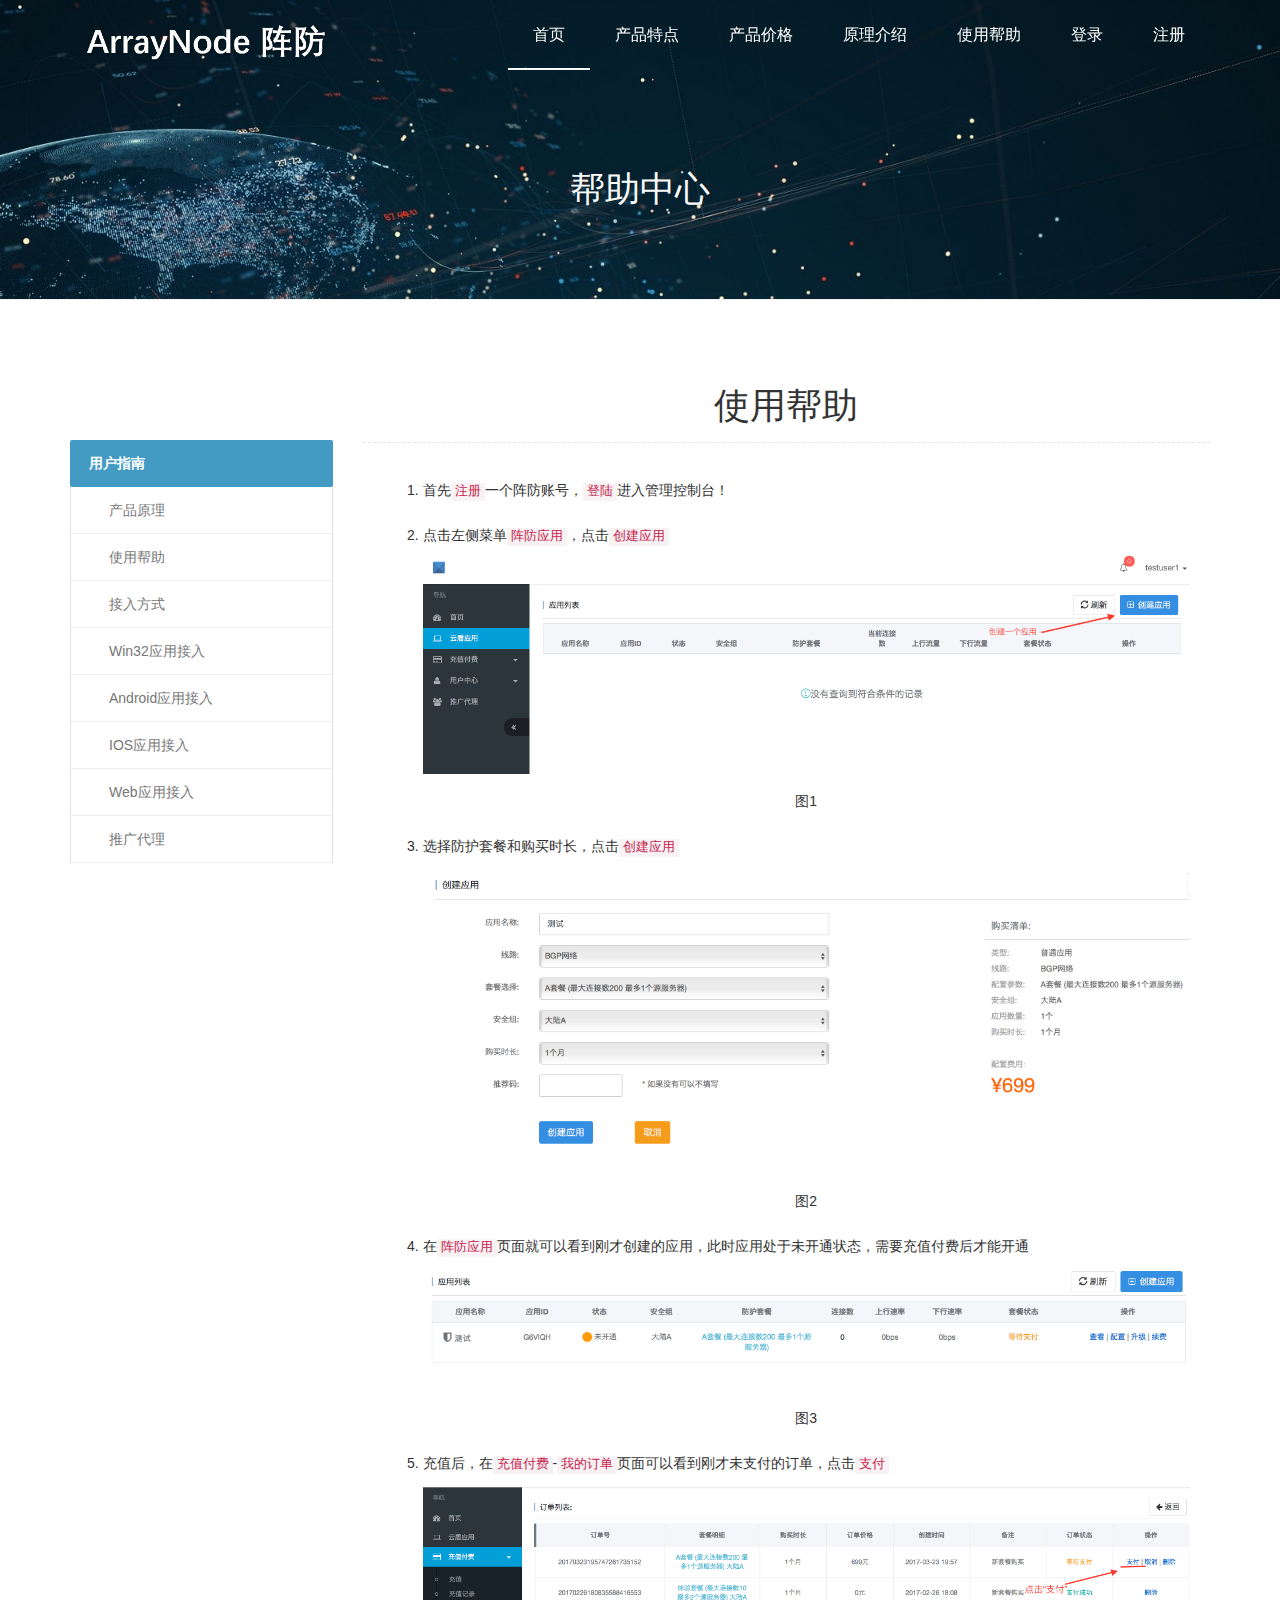
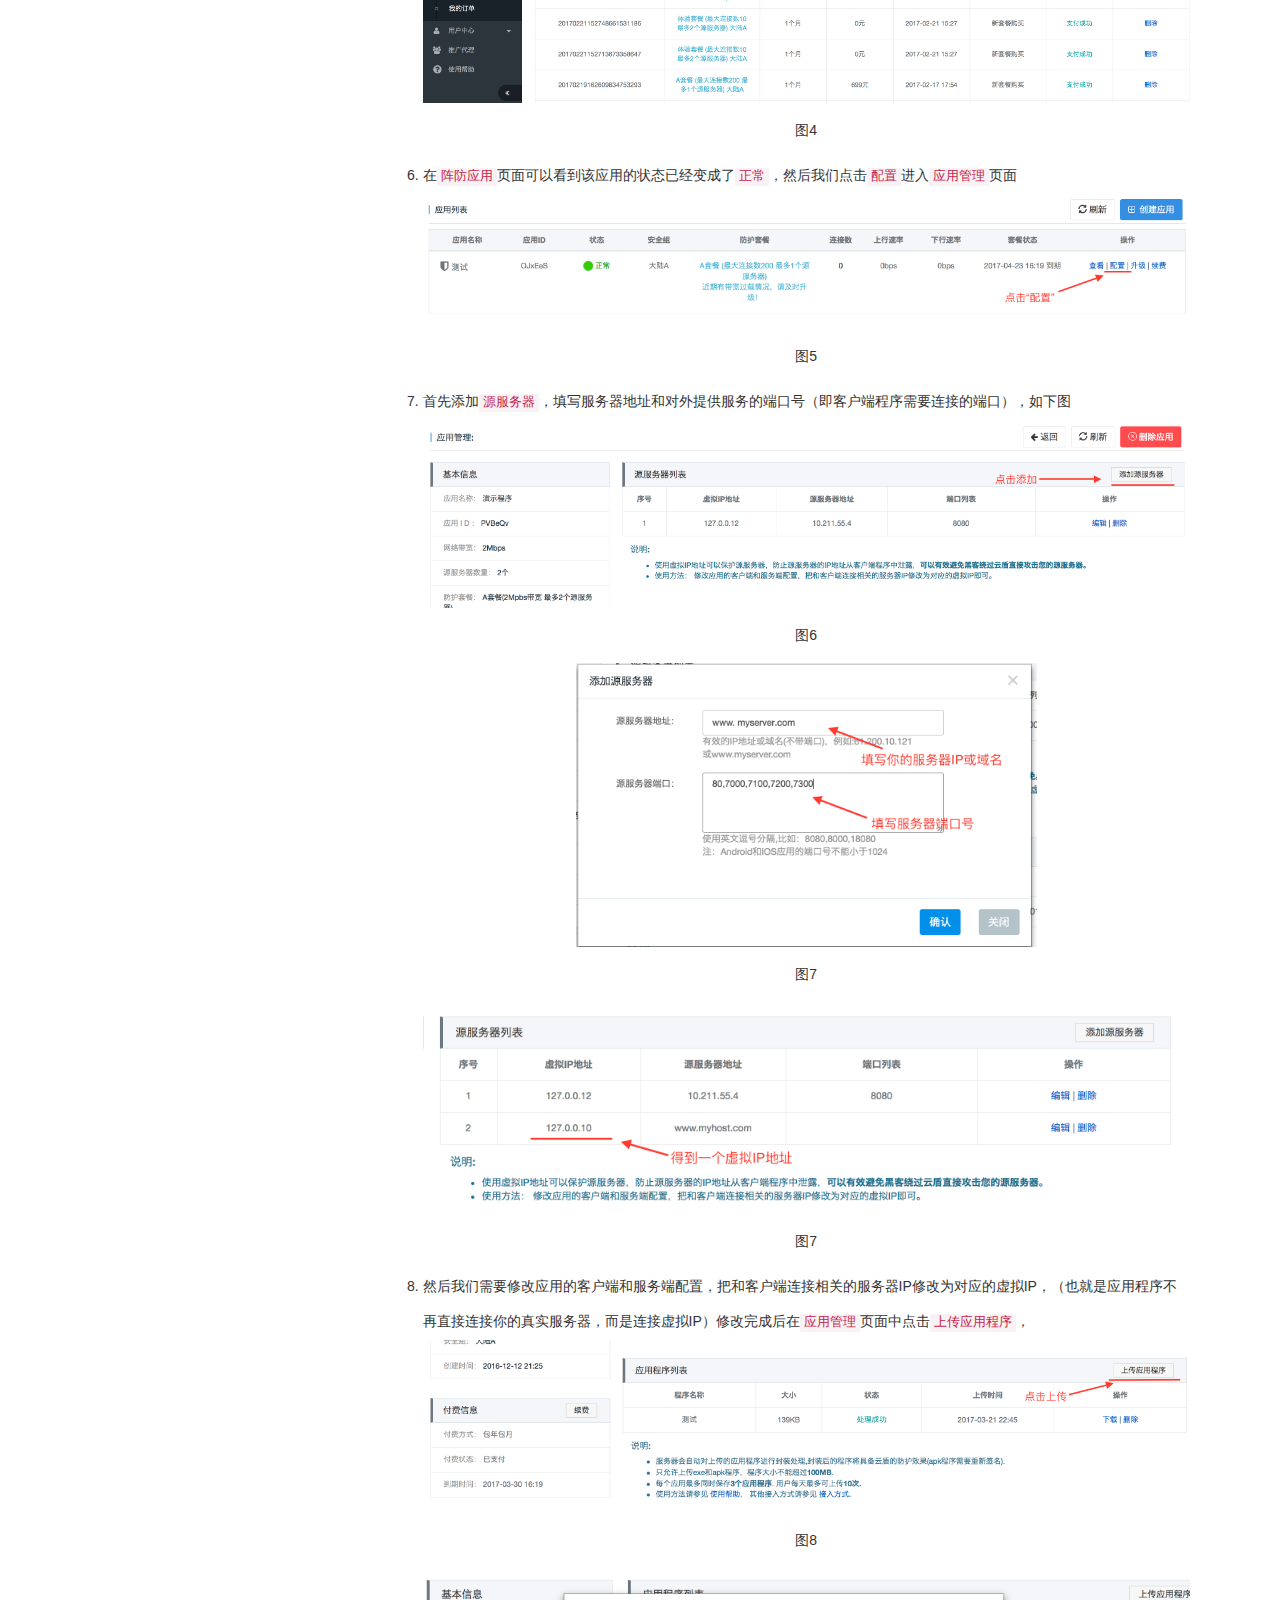
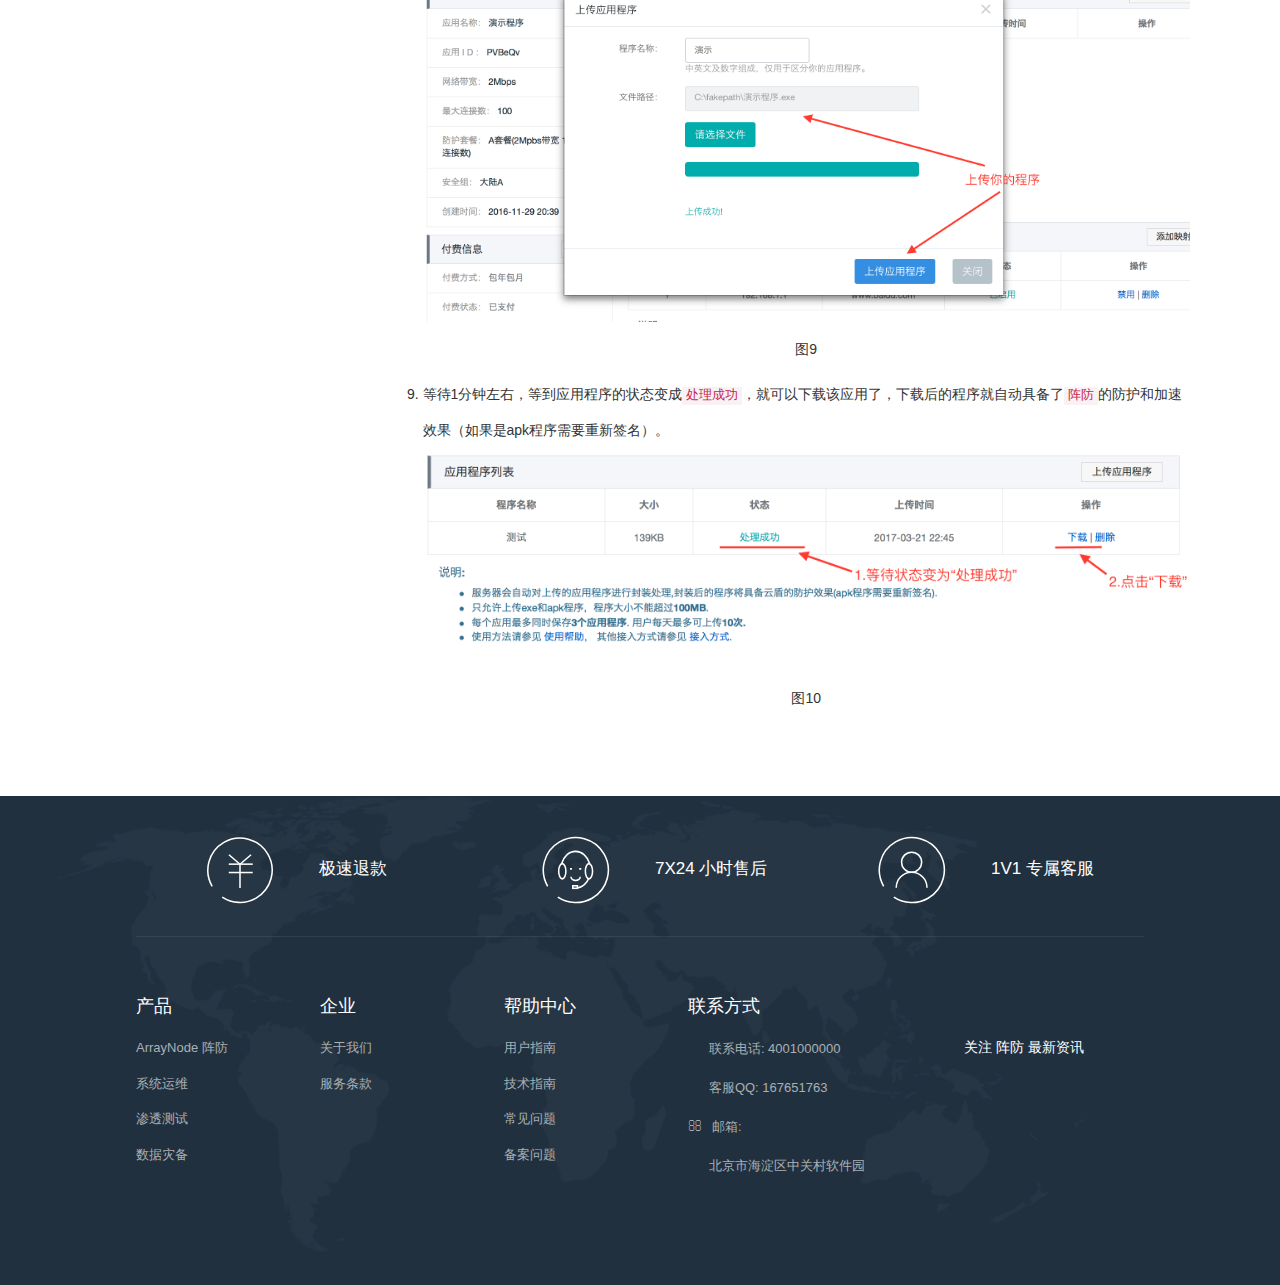
==== help_how.html @ ee821564 "Add files via upload" ====
<!doctype html>
<html lang="zh-Hans">
<head>
<meta charset="UTF-8">
<meta http-equiv="X-UA-Compatible" content="IE=edge,chrome=1">
<meta name="renderer" content="webkit">
<meta name="author" content="" />
<meta name="description" content="阵防 应用级DDoS防御 高防服务器 高防服务器租用 高防云服务器 防御服务器 服务器防御 游戏高防 棋牌高防 高防游戏服务器 游戏服务器 棋牌服务器 云防护 游戏DDoS防御 应用级DDoS防御 防攻击服务器" />
<meta name="keywords" content="高防服务器,高防服务器租用,高防云服务器,防御服务器,服务器防御,游戏高防,棋牌高防,高防游戏服务器,游戏服务器,棋牌服务器,云防护,游戏DDoS防御,应用级DDoS防御,防攻击服务器" />
<title>阵防 - 全新一代抗DDoS产品_无视DDoS攻击_隐藏IP_BGP加速_告别传统高防</title>
<!--[if IE ]>
        <link rel="stylesheet" type="text/css" href="/static/index/ie.css" />
        <script src="/static/index/jquery.min.js"></script>
        <script src="/static/index/ie.js"></script>
        <script>
        $(document).ready(function() {
            $("body").iealert();
        });
        </script>
    <![endif]-->
<link rel="stylesheet" href="static/index/app.min.css">
<link rel="stylesheet" href="static/index/amazeui.css">
<style>
    .product .col-xs-offset-1{
        margin-left: 8.3333333333%!important;
    }
    </style>
<script src="static/plugins/jquery/jquery-1.9.1.min.js"></script>
<script language="javascript" src="static/index/swiper-3.4.0.jquery.min.js"></script>
</head>
<body class="">
<header id="header" class="header header-fixed">
<div class="container">
<nav class="navbar" role="navigation">

<div class="navbar-header">
<button type="button" class="navbar-toggle" data-toggle="collapse" data-target="#navbar-collapse">
<span class="sr-only">Toggle navigation</span>
<span class="icon-bar"></span>
<span class="icon-bar"></span>
<span class="icon-bar"></span>
</button>
<a class="navbar-brand" href="index.html">
<img src="static/index/logo1.png" class="logo-light">
</a>
</div>

<div class="collapse navbar-collapse" id="navbar-collapse">
<ul class="nav navbar-nav navbar-right">
<li>
<a href="login">登录</a>
</li>
<li>
<a href="register">注册</a>
</li>
</ul>
<ul class="nav navbar-nav navbar-right" id="nav">
<li class=active><a href="index.html">首页</a></li>
<li><a href="index.html#products" data-click="scroll-to-target">产品特点</a></li>
<li><a href="index.html#pricing" data-click="scroll-to-target">产品价格</a></li>
<li> <a href="help_yuanli.html">原理介绍</a></li>
<li> <a href="help_how.html">使用帮助</a></li>
<div class="navbar-underline"></div>
</ul>
</div>
</nav>
</div>
</header>
<div id="containersss">
<style>
    .waves{
        position: absolute;
        display: inline-block;
        top:100px;
    }
    body{
        overflow-x: hidden;
    }
    .menu_list{width:268px;margin:0 auto;}

</style>
<div class="top-animate-price">

<section class="banner support docs " style="background: url('static/index/helpbg.jpg')fixed no-repeat 50% 53%;background-size: cover;height:300px">
<div class="search-item">
<div class="container">
<h1 class="text-center  title  " style="z-index:1040">帮助中心</h1>
<a class="btn btn-primary " id="my" data-toggle="modal" data-target=".my" style="display:none">Small modal</a>
</div>
</div>
</section>
</div>
<section class="section support docs">
<div class="container">
<div class="row">
<div class="col-xs-3 support-sidebar">
<ul>
<li>
<h3>用户指南</h3>
<ul>
<li>
<p><a href="help_yuanli.html">产品原理</a></p>
</li>
<li>
<p><a href="help_how.html">使用帮助</a></p>
</li>
<li>
<p><a href="help_jr.html">接入方式</a></p>
</li>
<li>
<p><a href="help_win32">Win32应用接入</a></p>
</li>
<li>
<p><a href="help_android">Android应用接入</a></p>
</li>
<li>
<p><a href="help_ios">IOS应用接入</a></p>
</li>
<li>
<p><a href="help_web">Web应用接入</a></p>
</li>
<li><a href="help_tg.html">推广代理</a></li>
</ul>
</li>
</ul>
</div>
<div class="col-xs-9">
<h1 class="support-title text-center">使用帮助</h1>
<div class="support-desc">
<ol>
<li>
<p>首先<a href="register"><code>注册</code></a>一个阵防账号，<a href="login"><code>登陆</code></a>进入管理控制台！
</p>
</li>
<li>
<p>点击左侧菜单<code>阵防应用</code>，点击<code>创建应用</code>
<img src="static/index/userguide1.png" alt="" /><div class="text-center">图1</div></p>
</li>
<li>
<p>选择防护套餐和购买时长，点击<code>创建应用</code>
<img src="static/index/userguide2.png" alt="" /><div class="text-center">图2</div></p>
</li>
<li>
<p>在<code>阵防应用</code>页面就可以看到刚才创建的应用，此时应用处于未开通状态，需要充值付费后才能开通
 <img src="static/index/userguide3.png" alt="" /><div class="text-center">图3</div></p>
</li>
<li>
<p>充值后，在<code>充值付费</code>-<code>我的订单</code>页面可以看到刚才未支付的订单，点击<code>支付</code>
<img src="static/index/userguide4.png" alt="" /><div class="text-center">图4</div></p>
</li>
<li>
<p>在<code>阵防应用</code>页面可以看到该应用的状态已经变成了<code>正常</code>，然后我们点击<code>配置</code>进入<code>应用管理</code>页面
<img src="static/index/userguide10.png" alt="" /><div class="text-center">图5</div></p>
</li>
<li>
<p>首先添加<code>源服务器</code>，填写服务器地址和对外提供服务的端口号（即客户端程序需要连接的端口），如下图
<img src="static/index/userguide5.png" alt="" /><div class="text-center">图6</div></p>
<p class="text-center"><img src="static/index/userguide7.png" style="width: 60%;" alt="" /><div class="text-center">图7</div></p>
<p><img src="static/index/userguide11.png" alt="" /><div class="text-center">图7</div></p>
</li>
<li>
<p>然后我们需要修改应用的客户端和服务端配置，把和客户端连接相关的服务器IP修改为对应的虚拟IP，（也就是应用程序不再直接连接你的真实服务器，而是连接虚拟IP）修改完成后在<code>应用管理</code>页面中点击<code>上传应用程序</code>，
<img src="static/index/userguide6.png" alt="" /><div class="text-center">图8</div></p>
<p><img src="static/index/userguide8.png" alt="" /><div class="text-center">图9</div></p>
</li>
<li>
<p>等待1分钟左右，等到应用程序的状态变成<code>处理成功</code>，就可以下载该应用了，下载后的程序就自动具备了<code>阵防</code>的防护和加速效果（如果是apk程序需要重新签名）。
<img src="static/index/userguide9.png" alt="" /><div class="text-center">图10</div></p>
</li>
</ol>
</div>
</div>
</div>
</div>
</section>
</div>
<div class="error-item">
</div>
<footer class="footer">
<div class="container footer-content" style="position:relative">
<div class="bg"></div>
<div class=" service row">
<div class="col-xs-4 service-inner wow rubberBand" data-wow-delay="0.2s">
<div class="col-xs-5 col-xs-offset-1"> <i class="icon-refund"></i></div>
<div class="col-xs-6"><h3 class="desc">极速退款</h3></div>
</div>
<div class="col-xs-4 service-inner wow rubberBand" data-wow-delay="0.4s">
<div class="col-xs-5 col-xs-offset-1"><i class="icon-service"></i></div>
<div class="col-xs-6"><h3 class="desc">7X24 小时售后</h3 ></div>
</div>
<div class="col-xs-4 service-inner wow rubberBand" data-wow-delay="0.6s">
<div class="col-xs-5 col-xs-offset-1"><i class="icon-custom-service"></i></div>
<div class="col-xs-6"><h3 class="desc">1V1 专属客服</h3 ></div>
</div>
</div>
<div class="row footer-item p-t-40 p-b-30">
<div class="footer-col col-xs-2">
<div class="footer-col-inner">
<input type="checkbox" id="product">
<label for="product"><h3 class="footer-title">产品</h3></label>
<ul class="list-unstyled">
<li><a href="index.html#">ArrayNode 阵防</a></li>
<li><a href="index.html#">系统运维</a></li>
<li><a href="index.html#">渗透测试</a></li>
<li><a href="index.html#">数据灾备</a></li>
</ul>
</div>
</div>
<div class="footer-col col-xs-2">
<div class="footer-col-inner">
<input type="checkbox" id="about">
<label for="about"><h3 class="footer-title">企业</h3></label>
<ul class="list-unstyled">
<li><a href="help_how.html#">关于我们</a></li>
<li><a href="help_how.html#">服务条款</a></li>
</ul>
</div>
</div>
<div class="footer-col col-xs-2">
<div class="footer-col-inner">
<input type="checkbox" id="document">
<label for="document"><h3 class="footer-title">帮助中心</h3></label>
<ul class="list-unstyled">
<li><a href="help_how.html#">用户指南</a></li>
<li><a href="help_how.html#">技术指南</a></li>
<li><a href="help_how.html#">常见问题</a></li>
<li><a href="help_how.html#">备案问题</a></li>
</ul>
</div>
</div>
<div class="footer-col col-xs-3">
<div class="footer-col-inner">
<input type="checkbox" id="contact">
<label for="contact"><h3 class="footer-title">联系方式</h3></label>
<ul class="list-unstyled">
<li><i class="fa fa-1x fa-phone"></i><a href="help_how.html#">联系电话: 4001000000</a></li>
<li><i class="fa fa-1x fa-qq"></i><a href="help_how.html#" target="_blank">客服QQ: 167651763</a></li>
<li><i class="fa fa-1x fa-envelope-o"></i><a href="help_how.html#">邮箱: </a></li>
<li><i class="fa fa-1x fa-location-arrow"></i><a href="help_how.html#">北京市海淀区中关村软件园</a></li>
</ul>
</div>
</div>
<div class="footer-col col-xs-3">
<div class="footer-col-inner">
<label for="qrcode">
<h3 class="footer-title">&nbsp;</h3></label>
<ul class="list-unstyled">
<li>关注 阵防 最新资讯</li>
<li><i class="fa fa-weibo fa-lg"></i> <i class="fa fa-wechat fa-lg"></i></li>
</ul>
</div>
</div>
</div>
<div class="map hide"></div>
</div>
<div class="copyright text-center ">
<div class="container p-l-70">
<div class="copyright-item row">
<div class="col-xs-9 copyright-description text-left">

</div>
<div class="col-xs-3 info text-left">
<span>
</span>
</div>
</div>
</div>
</div>
</footer>
<script src="static/index/app.js"></script>
<script>
$(document).ready(function(){

$(".support-sidebar h3:nth-of-type(0)").siblings('ul').show();
$(".support-sidebar h3").click(function(){
    $(this).addClass("current").next("ul").slideToggle(300).parents('li').siblings('li').find("ul").slideUp("slow");
    $(this).parents('li').siblings('li').find('h3').removeClass("current");
});
$("#secondpane .menu_body:eq(0)").show();
$("#secondpane h3.menu_head").mouseover(function(){
    $(this).addClass("current").next("div.menu_body").slideDown(500).siblings("div.menu_body").slideUp("slow");
    $(this).siblings().removeClass("current");
});
});
</script>
<script type="text/javascript"  src="http://idm-su.baidu.com/su.js"></script>
</body>
</html>
---- static/index/app.min.css ----
@charset "UTF-8";/*!
 * Bootstrap v3.3.7 (http://getbootstrap.com)
 * Copyright 2011-2016 Twitter, Inc.
 * Licensed under MIT (https://github.com/twbs/bootstrap/blob/master/LICENSE)
 *//*! normalize.css v3.0.3 | MIT License | github.com/necolas/normalize.css */html{font-family:sans-serif;-ms-text-size-adjust:100%;-webkit-text-size-adjust:100%}body{margin:0}article,aside,details,figcaption,figure,footer,header,hgroup,main,menu,nav,section,summary{display:block}audio,canvas,progress,video{display:inline-block;vertical-align:baseline}audio:not([controls]){display:none;height:0}[hidden],template{display:none}a{background-color:transparent}a:active,a:hover{outline:0}abbr[title]{border-bottom:1px dotted}b,strong{font-weight:700}dfn{font-style:italic}h1{font-size:2em;margin:.67em 0}mark{background:#ff0;color:#000}small{font-size:80%}sub,sup{font-size:75%;line-height:0;position:relative;vertical-align:baseline}sup{top:-.5em}sub{bottom:-.25em}img{border:0}svg:not(:root){overflow:hidden}figure{margin:1em 40px}hr{box-sizing:content-box;height:0}pre{overflow:auto}code,kbd,pre,samp{font-family:monospace,monospace;font-size:1em}button,input,optgroup,select,textarea{color:inherit;font:inherit;margin:0}button{overflow:visible}button,select{text-transform:none}button,html input[type=button],input[type=reset],input[type=submit]{-webkit-appearance:button;cursor:pointer}button[disabled],html input[disabled]{cursor:default}button::-moz-focus-inner,input::-moz-focus-inner{border:0;padding:0}input{line-height:normal}input[type=checkbox],input[type=radio]{box-sizing:border-box;padding:0}input[type=number]::-webkit-inner-spin-button,input[type=number]::-webkit-outer-spin-button{height:auto}input[type=search]{-webkit-appearance:textfield;box-sizing:content-box}input[type=search]::-webkit-search-cancel-button,input[type=search]::-webkit-search-decoration{-webkit-appearance:none}fieldset{border:1px solid silver;margin:0 2px;padding:.35em .625em .75em}legend{border:0;padding:0}textarea{overflow:auto}optgroup{font-weight:700}table{border-collapse:collapse;border-spacing:0}td,th{padding:0}/*! Source: https://github.com/h5bp/html5-boilerplate/blob/master/src/css/main.css */@media print{*,:after,:before{background:0 0!important;color:#000!important;box-shadow:none!important;text-shadow:none!important}a,a:visited{text-decoration:underline}a[href]:after{content:" (" attr(href) ")"}abbr[title]:after{content:" (" attr(title) ")"}a[href^="#"]:after,a[href^="javascript:"]:after{content:""}blockquote,pre{border:1px solid #999;page-break-inside:avoid}thead{display:table-header-group}img,tr{page-break-inside:avoid}img{max-width:100%!important}h2,h3,p{orphans:3;widows:3}h2,h3{page-break-after:avoid}.navbar{display:none}.btn>.caret,.dropup>.btn>.caret{border-top-color:#000!important}.label{border:1px solid #000}.table{border-collapse:collapse!important}.table td,.table th{background-color:#fff!important}.table-bordered td,.table-bordered th{border:1px solid #ddd!important}}@font-face{font-family:'Glyphicons Halflings';src:url(http://www.chuyuncloud.com/static/fonts/bootstrap/glyphicons-halflings-regular.eot);src:url(http://www.chuyuncloud.com/static/fonts/bootstrap/glyphicons-halflings-regular.eot?) format("embedded-opentype"),url(http://www.chuyuncloud.com/static/fonts/bootstrap/glyphicons-halflings-regular.woff2) format("woff2"),url(http://www.chuyuncloud.com/static/fonts/bootstrap/glyphicons-halflings-regular.woff) format("woff"),url(http://www.chuyuncloud.com/static/fonts/bootstrap/glyphicons-halflings-regular.ttf) format("truetype"),url(http://www.chuyuncloud.com/static/fonts/bootstrap/glyphicons-halflings-regular.svg) format("svg")}.glyphicon{position:relative;top:1px;display:inline-block;font-family:'Glyphicons Halflings';font-style:normal;font-weight:400;line-height:1;-webkit-font-smoothing:antialiased;-moz-osx-font-smoothing:grayscale}.glyphicon-asterisk:before{content:"\002a"}.glyphicon-plus:before{content:"\002b"}.glyphicon-eur:before,.glyphicon-euro:before{content:"\20ac"}.glyphicon-minus:before{content:"\2212"}.glyphicon-cloud:before{content:"\2601"}.glyphicon-envelope:before{content:"\2709"}.glyphicon-pencil:before{content:"\270f"}.glyphicon-glass:before{content:"\e001"}.glyphicon-music:before{content:"\e002"}.glyphicon-search:before{content:"\e003"}.glyphicon-heart:before{content:"\e005"}.glyphicon-star:before{content:"\e006"}.glyphicon-star-empty:before{content:"\e007"}.glyphicon-user:before{content:"\e008"}.glyphicon-film:before{content:"\e009"}.glyphicon-th-large:before{content:"\e010"}.glyphicon-th:before{content:"\e011"}.glyphicon-th-list:before{content:"\e012"}.glyphicon-ok:before{content:"\e013"}.glyphicon-remove:before{content:"\e014"}.glyphicon-zoom-in:before{content:"\e015"}.glyphicon-zoom-out:before{content:"\e016"}.glyphicon-off:before{content:"\e017"}.glyphicon-signal:before{content:"\e018"}.glyphicon-cog:before{content:"\e019"}.glyphicon-trash:before{content:"\e020"}.glyphicon-home:before{content:"\e021"}.glyphicon-file:before{content:"\e022"}.glyphicon-time:before{content:"\e023"}.glyphicon-road:before{content:"\e024"}.glyphicon-download-alt:before{content:"\e025"}.glyphicon-download:before{content:"\e026"}.glyphicon-upload:before{content:"\e027"}.glyphicon-inbox:before{content:"\e028"}.glyphicon-play-circle:before{content:"\e029"}.glyphicon-repeat:before{content:"\e030"}.glyphicon-refresh:before{content:"\e031"}.glyphicon-list-alt:before{content:"\e032"}.glyphicon-lock:before{content:"\e033"}.glyphicon-flag:before{content:"\e034"}.glyphicon-headphones:before{content:"\e035"}.glyphicon-volume-off:before{content:"\e036"}.glyphicon-volume-down:before{content:"\e037"}.glyphicon-volume-up:before{content:"\e038"}.glyphicon-qrcode:before{content:"\e039"}.glyphicon-barcode:before{content:"\e040"}.glyphicon-tag:before{content:"\e041"}.glyphicon-tags:before{content:"\e042"}.glyphicon-book:before{content:"\e043"}.glyphicon-bookmark:before{content:"\e044"}.glyphicon-print:before{content:"\e045"}.glyphicon-camera:before{content:"\e046"}.glyphicon-font:before{content:"\e047"}.glyphicon-bold:before{content:"\e048"}.glyphicon-italic:before{content:"\e049"}.glyphicon-text-height:before{content:"\e050"}.glyphicon-text-width:before{content:"\e051"}.glyphicon-align-left:before{content:"\e052"}.glyphicon-align-center:before{content:"\e053"}.glyphicon-align-right:before{content:"\e054"}.glyphicon-align-justify:before{content:"\e055"}.glyphicon-list:before{content:"\e056"}.glyphicon-indent-left:before{content:"\e057"}.glyphicon-indent-right:before{content:"\e058"}.glyphicon-facetime-video:before{content:"\e059"}.glyphicon-picture:before{content:"\e060"}.glyphicon-map-marker:before{content:"\e062"}.glyphicon-adjust:before{content:"\e063"}.glyphicon-tint:before{content:"\e064"}.glyphicon-edit:before{content:"\e065"}.glyphicon-share:before{content:"\e066"}.glyphicon-check:before{content:"\e067"}.glyphicon-move:before{content:"\e068"}.glyphicon-step-backward:before{content:"\e069"}.glyphicon-fast-backward:before{content:"\e070"}.glyphicon-backward:before{content:"\e071"}.glyphicon-play:before{content:"\e072"}.glyphicon-pause:before{content:"\e073"}.glyphicon-stop:before{content:"\e074"}.glyphicon-forward:before{content:"\e075"}.glyphicon-fast-forward:before{content:"\e076"}.glyphicon-step-forward:before{content:"\e077"}.glyphicon-eject:before{content:"\e078"}.glyphicon-chevron-left:before{content:"\e079"}.glyphicon-chevron-right:before{content:"\e080"}.glyphicon-plus-sign:before{content:"\e081"}.glyphicon-minus-sign:before{content:"\e082"}.glyphicon-remove-sign:before{content:"\e083"}.glyphicon-ok-sign:before{content:"\e084"}.glyphicon-question-sign:before{content:"\e085"}.glyphicon-info-sign:before{content:"\e086"}.glyphicon-screenshot:before{content:"\e087"}.glyphicon-remove-circle:before{content:"\e088"}.glyphicon-ok-circle:before{content:"\e089"}.glyphicon-ban-circle:before{content:"\e090"}.glyphicon-arrow-left:before{content:"\e091"}.glyphicon-arrow-right:before{content:"\e092"}.glyphicon-arrow-up:before{content:"\e093"}.glyphicon-arrow-down:before{content:"\e094"}.glyphicon-share-alt:before{content:"\e095"}.glyphicon-resize-full:before{content:"\e096"}.glyphicon-resize-small:before{content:"\e097"}.glyphicon-exclamation-sign:before{content:"\e101"}.glyphicon-gift:before{content:"\e102"}.glyphicon-leaf:before{content:"\e103"}.glyphicon-fire:before{content:"\e104"}.glyphicon-eye-open:before{content:"\e105"}.glyphicon-eye-close:before{content:"\e106"}.glyphicon-warning-sign:before{content:"\e107"}.glyphicon-plane:before{content:"\e108"}.glyphicon-calendar:before{content:"\e109"}.glyphicon-random:before{content:"\e110"}.glyphicon-comment:before{content:"\e111"}.glyphicon-magnet:before{content:"\e112"}.glyphicon-chevron-up:before{content:"\e113"}.glyphicon-chevron-down:before{content:"\e114"}.glyphicon-retweet:before{content:"\e115"}.glyphicon-shopping-cart:before{content:"\e116"}.glyphicon-folder-close:before{content:"\e117"}.glyphicon-folder-open:before{content:"\e118"}.glyphicon-resize-vertical:before{content:"\e119"}.glyphicon-resize-horizontal:before{content:"\e120"}.glyphicon-hdd:before{content:"\e121"}.glyphicon-bullhorn:before{content:"\e122"}.glyphicon-bell:before{content:"\e123"}.glyphicon-certificate:before{content:"\e124"}.glyphicon-thumbs-up:before{content:"\e125"}.glyphicon-thumbs-down:before{content:"\e126"}.glyphicon-hand-right:before{content:"\e127"}.glyphicon-hand-left:before{content:"\e128"}.glyphicon-hand-up:before{content:"\e129"}.glyphicon-hand-down:before{content:"\e130"}.glyphicon-circle-arrow-right:before{content:"\e131"}.glyphicon-circle-arrow-left:before{content:"\e132"}.glyphicon-circle-arrow-up:before{content:"\e133"}.glyphicon-circle-arrow-down:before{content:"\e134"}.glyphicon-globe:before{content:"\e135"}.glyphicon-wrench:before{content:"\e136"}.glyphicon-tasks:before{content:"\e137"}.glyphicon-filter:before{content:"\e138"}.glyphicon-briefcase:before{content:"\e139"}.glyphicon-fullscreen:before{content:"\e140"}.glyphicon-dashboard:before{content:"\e141"}.glyphicon-paperclip:before{content:"\e142"}.glyphicon-heart-empty:before{content:"\e143"}.glyphicon-link:before{content:"\e144"}.glyphicon-phone:before{content:"\e145"}.glyphicon-pushpin:before{content:"\e146"}.glyphicon-usd:before{content:"\e148"}.glyphicon-gbp:before{content:"\e149"}.glyphicon-sort:before{content:"\e150"}.glyphicon-sort-by-alphabet:before{content:"\e151"}.glyphicon-sort-by-alphabet-alt:before{content:"\e152"}.glyphicon-sort-by-order:before{content:"\e153"}.glyphicon-sort-by-order-alt:before{content:"\e154"}.glyphicon-sort-by-attributes:before{content:"\e155"}.glyphicon-sort-by-attributes-alt:before{content:"\e156"}.glyphicon-unchecked:before{content:"\e157"}.glyphicon-expand:before{content:"\e158"}.glyphicon-collapse-down:before{content:"\e159"}.glyphicon-collapse-up:before{content:"\e160"}.glyphicon-log-in:before{content:"\e161"}.glyphicon-flash:before{content:"\e162"}.glyphicon-log-out:before{content:"\e163"}.glyphicon-new-window:before{content:"\e164"}.glyphicon-record:before{content:"\e165"}.glyphicon-save:before{content:"\e166"}.glyphicon-open:before{content:"\e167"}.glyphicon-saved:before{content:"\e168"}.glyphicon-import:before{content:"\e169"}.glyphicon-export:before{content:"\e170"}.glyphicon-send:before{content:"\e171"}.glyphicon-floppy-disk:before{content:"\e172"}.glyphicon-floppy-saved:before{content:"\e173"}.glyphicon-floppy-remove:before{content:"\e174"}.glyphicon-floppy-save:before{content:"\e175"}.glyphicon-floppy-open:before{content:"\e176"}.glyphicon-credit-card:before{content:"\e177"}.glyphicon-transfer:before{content:"\e178"}.glyphicon-cutlery:before{content:"\e179"}.glyphicon-header:before{content:"\e180"}.glyphicon-compressed:before{content:"\e181"}.glyphicon-earphone:before{content:"\e182"}.glyphicon-phone-alt:before{content:"\e183"}.glyphicon-tower:before{content:"\e184"}.glyphicon-stats:before{content:"\e185"}.glyphicon-sd-video:before{content:"\e186"}.glyphicon-hd-video:before{content:"\e187"}.glyphicon-subtitles:before{content:"\e188"}.glyphicon-sound-stereo:before{content:"\e189"}.glyphicon-sound-dolby:before{content:"\e190"}.glyphicon-sound-5-1:before{content:"\e191"}.glyphicon-sound-6-1:before{content:"\e192"}.glyphicon-sound-7-1:before{content:"\e193"}.glyphicon-copyright-mark:before{content:"\e194"}.glyphicon-registration-mark:before{content:"\e195"}.glyphicon-cloud-download:before{content:"\e197"}.glyphicon-cloud-upload:before{content:"\e198"}.glyphicon-tree-conifer:before{content:"\e199"}.glyphicon-tree-deciduous:before{content:"\e200"}.glyphicon-cd:before{content:"\e201"}.glyphicon-save-file:before{content:"\e202"}.glyphicon-open-file:before{content:"\e203"}.glyphicon-level-up:before{content:"\e204"}.glyphicon-copy:before{content:"\e205"}.glyphicon-paste:before{content:"\e206"}.glyphicon-alert:before{content:"\e209"}.glyphicon-equalizer:before{content:"\e210"}.glyphicon-king:before{content:"\e211"}.glyphicon-queen:before{content:"\e212"}.glyphicon-pawn:before{content:"\e213"}.glyphicon-bishop:before{content:"\e214"}.glyphicon-knight:before{content:"\e215"}.glyphicon-baby-formula:before{content:"\e216"}.glyphicon-tent:before{content:"\26fa"}.glyphicon-blackboard:before{content:"\e218"}.glyphicon-bed:before{content:"\e219"}.glyphicon-apple:before{content:"\f8ff"}.glyphicon-erase:before{content:"\e221"}.glyphicon-hourglass:before{content:"\231b"}.glyphicon-lamp:before{content:"\e223"}.glyphicon-duplicate:before{content:"\e224"}.glyphicon-piggy-bank:before{content:"\e225"}.glyphicon-scissors:before{content:"\e226"}.glyphicon-bitcoin:before{content:"\e227"}.glyphicon-btc:before{content:"\e227"}.glyphicon-xbt:before{content:"\e227"}.glyphicon-yen:before{content:"\00a5"}.glyphicon-jpy:before{content:"\00a5"}.glyphicon-ruble:before{content:"\20bd"}.glyphicon-rub:before{content:"\20bd"}.glyphicon-scale:before{content:"\e230"}.glyphicon-ice-lolly:before{content:"\e231"}.glyphicon-ice-lolly-tasted:before{content:"\e232"}.glyphicon-education:before{content:"\e233"}.glyphicon-option-horizontal:before{content:"\e234"}.glyphicon-option-vertical:before{content:"\e235"}.glyphicon-menu-hamburger:before{content:"\e236"}.glyphicon-modal-window:before{content:"\e237"}.glyphicon-oil:before{content:"\e238"}.glyphicon-grain:before{content:"\e239"}.glyphicon-sunglasses:before{content:"\e240"}.glyphicon-text-size:before{content:"\e241"}.glyphicon-text-color:before{content:"\e242"}.glyphicon-text-background:before{content:"\e243"}.glyphicon-object-align-top:before{content:"\e244"}.glyphicon-object-align-bottom:before{content:"\e245"}.glyphicon-object-align-horizontal:before{content:"\e246"}.glyphicon-object-align-left:before{content:"\e247"}.glyphicon-object-align-vertical:before{content:"\e248"}.glyphicon-object-align-right:before{content:"\e249"}.glyphicon-triangle-right:before{content:"\e250"}.glyphicon-triangle-left:before{content:"\e251"}.glyphicon-triangle-bottom:before{content:"\e252"}.glyphicon-triangle-top:before{content:"\e253"}.glyphicon-console:before{content:"\e254"}.glyphicon-superscript:before{content:"\e255"}.glyphicon-subscript:before{content:"\e256"}.glyphicon-menu-left:before{content:"\e257"}.glyphicon-menu-right:before{content:"\e258"}.glyphicon-menu-down:before{content:"\e259"}.glyphicon-menu-up:before{content:"\e260"}*{box-sizing:border-box}:after,:before{box-sizing:border-box}html{font-size:10px;-webkit-tap-highlight-color:transparent}body{font-family:"Hiragino Sans GB","Helvetica Neue",Helvetica,Arial,Verdana,"Microsoft Yahei",sans-serif;font-size:14px;line-height:1.428571429;color:#333;background-color:#fff}button,input,select,textarea{font-family:inherit;font-size:inherit;line-height:inherit}a{color:#337ab7;text-decoration:none}a:focus,a:hover{color:#23527c;text-decoration:none}a:focus{outline:5px auto -webkit-focus-ring-color;outline-offset:-2px}figure{margin:0}img{vertical-align:middle}.img-responsive{display:block;max-width:100%;height:auto}.img-rounded{border-radius:3px}.img-thumbnail{padding:4px;line-height:1.428571429;background-color:#fff;border:1px solid #ddd;border-radius:1px;-webkit-transition:all .2s ease-in-out;transition:all .2s ease-in-out;display:inline-block;max-width:100%;height:auto}.img-circle{border-radius:50%}hr{margin-top:20px;margin-bottom:20px;border:0;border-top:1px solid #eee}.sr-only{position:absolute;width:1px;height:1px;margin:-1px;padding:0;overflow:hidden;clip:rect(0,0,0,0);border:0}.sr-only-focusable:active,.sr-only-focusable:focus{position:static;width:auto;height:auto;margin:0;overflow:visible;clip:auto}[role=button]{cursor:pointer}.h1,.h2,.h3,.h4,.h5,.h6,h1,h2,h3,h4,h5,h6{font-family:inherit;font-weight:500;line-height:1.1;color:inherit}.h1 .small,.h1 small,.h2 .small,.h2 small,.h3 .small,.h3 small,.h4 .small,.h4 small,.h5 .small,.h5 small,.h6 .small,.h6 small,h1 .small,h1 small,h2 .small,h2 small,h3 .small,h3 small,h4 .small,h4 small,h5 .small,h5 small,h6 .small,h6 small{font-weight:400;line-height:1;color:#777}.h1,.h2,.h3,h1,h2,h3{margin-top:20px;margin-bottom:10px}.h1 .small,.h1 small,.h2 .small,.h2 small,.h3 .small,.h3 small,h1 .small,h1 small,h2 .small,h2 small,h3 .small,h3 small{font-size:65%}.h4,.h5,.h6,h4,h5,h6{margin-top:10px;margin-bottom:10px}.h4 .small,.h4 small,.h5 .small,.h5 small,.h6 .small,.h6 small,h4 .small,h4 small,h5 .small,h5 small,h6 .small,h6 small{font-size:75%}.h1,h1{font-size:36px}.h2,h2{font-size:30px}.h3,h3{font-size:24px}.h4,h4{font-size:18px}.h5,h5{font-size:14px}.h6,h6{font-size:12px}p{margin:0 0 10px}.lead{margin-bottom:20px;font-size:16px;font-weight:300;line-height:1.4}@media (min-width:768px){.lead{font-size:21px}}.small,small{font-size:85%}.mark,mark{background-color:#fcf8e3;padding:.2em}.text-left{text-align:left}.text-right{text-align:right}.text-center{text-align:center}.text-justify{text-align:justify}.text-nowrap{white-space:nowrap}.text-lowercase{text-transform:lowercase}.initialism,.text-uppercase{text-transform:uppercase}.text-capitalize{text-transform:capitalize}.text-muted{color:#777}.text-primary{color:#337ab7}a.text-primary:focus,a.text-primary:hover{color:#286090}.text-success{color:#1abc9c}a.text-success:focus,a.text-success:hover{color:#148f77}.text-info{color:#62ceff}a.text-info:focus,a.text-info:hover{color:#2fbeff}.text-warning{color:#e67e22}a.text-warning:focus,a.text-warning:hover{color:#bf6516}.text-danger{color:#e74c3c}a.text-danger:focus,a.text-danger:hover{color:#d62c1a}.bg-primary{color:#fff}.bg-primary{background-color:#337ab7}a.bg-primary:focus,a.bg-primary:hover{background-color:#286090}.bg-success{background-color:#dff0d8}a.bg-success:focus,a.bg-success:hover{background-color:#c1e2b3}.bg-info{background-color:#d9edf7}a.bg-info:focus,a.bg-info:hover{background-color:#afd9ee}.bg-warning{background-color:#fcf8e3}a.bg-warning:focus,a.bg-warning:hover{background-color:#f7ecb5}.bg-danger{background-color:#f2dede}a.bg-danger:focus,a.bg-danger:hover{background-color:#e4b9b9}.page-header{padding-bottom:9px;margin:40px 0 20px;border-bottom:1px solid #eee}ol,ul{margin-top:0;margin-bottom:10px}ol ol,ol ul,ul ol,ul ul{margin-bottom:0}.list-unstyled{padding-left:0;list-style:none}.list-inline{padding-left:0;list-style:none;margin-left:-5px}.list-inline>li{display:inline-block;padding-left:5px;padding-right:5px}dl{margin-top:0;margin-bottom:20px}dd,dt{line-height:1.428571429}dt{font-weight:700}dd{margin-left:0}.dl-horizontal dd:after,.dl-horizontal dd:before{content:" ";display:table}.dl-horizontal dd:after{clear:both}@media (min-width:768px){.dl-horizontal dt{float:left;width:160px;clear:left;text-align:right;overflow:hidden;text-overflow:ellipsis;white-space:nowrap}.dl-horizontal dd{margin-left:180px}}abbr[data-original-title],abbr[title]{cursor:help;border-bottom:1px dotted #777}.initialism{font-size:90%}blockquote{padding:10px 20px;margin:0 0 20px;font-size:17.5px;border-left:5px solid #eee}blockquote ol:last-child,blockquote p:last-child,blockquote ul:last-child{margin-bottom:0}blockquote .small,blockquote footer,blockquote small{display:block;font-size:80%;line-height:1.428571429;color:#777}blockquote .small:before,blockquote footer:before,blockquote small:before{content:'\2014 \00A0'}.blockquote-reverse,blockquote.pull-right{padding-right:15px;padding-left:0;border-right:5px solid #eee;border-left:0;text-align:right}.blockquote-reverse .small:before,.blockquote-reverse footer:before,.blockquote-reverse small:before,blockquote.pull-right .small:before,blockquote.pull-right footer:before,blockquote.pull-right small:before{content:''}.blockquote-reverse .small:after,.blockquote-reverse footer:after,.blockquote-reverse small:after,blockquote.pull-right .small:after,blockquote.pull-right footer:after,blockquote.pull-right small:after{content:'\00A0 \2014'}address{margin-bottom:20px;font-style:normal;line-height:1.428571429}code,kbd,pre,samp{font-family:Menlo,Monaco,Consolas,"Courier New",monospace}code{padding:2px 4px;font-size:90%;color:#c7254e;background-color:#f9f2f4;border-radius:1px}kbd{padding:2px 4px;font-size:90%;color:#fff;background-color:#333;border-radius:0;box-shadow:inset 0 -1px 0 rgba(0,0,0,.25)}kbd kbd{padding:0;font-size:100%;font-weight:700;box-shadow:none}pre{display:block;padding:9.5px;margin:0 0 10px;font-size:13px;line-height:1.428571429;word-break:break-all;word-wrap:break-word;color:#333;background-color:#f5f5f5;border:1px solid #ccc;border-radius:1px}pre code{padding:0;font-size:inherit;color:inherit;white-space:pre-wrap;background-color:transparent;border-radius:0}.pre-scrollable{max-height:340px;overflow-y:scroll}.container{margin-right:auto;margin-left:auto;padding-left:15px;padding-right:15px}.container:after,.container:before{content:" ";display:table}.container:after{clear:both}@media (min-width:768px){.container{width:750px}}@media (min-width:992px){.container{width:970px}}@media (min-width:1200px){.container{width:1170px}}.container-fluid{margin-right:auto;margin-left:auto;padding-left:15px;padding-right:15px}.container-fluid:after,.container-fluid:before{content:" ";display:table}.container-fluid:after{clear:both}.row{margin-left:-15px;margin-right:-15px}.row:after,.row:before{content:" ";display:table}.row:after{clear:both}.col-lg-1,.col-lg-10,.col-lg-11,.col-lg-12,.col-lg-2,.col-lg-3,.col-lg-4,.col-lg-5,.col-lg-6,.col-lg-7,.col-lg-8,.col-lg-9,.col-md-1,.col-md-10,.col-md-11,.col-md-12,.col-md-2,.col-md-3,.col-md-4,.col-md-5,.col-md-6,.col-md-7,.col-md-8,.col-md-9,.col-sm-1,.col-sm-10,.col-sm-11,.col-sm-12,.col-sm-2,.col-sm-3,.col-sm-4,.col-sm-5,.col-sm-6,.col-sm-7,.col-sm-8,.col-sm-9,.col-xs-1,.col-xs-10,.col-xs-11,.col-xs-12,.col-xs-2,.col-xs-3,.col-xs-4,.col-xs-5,.col-xs-6,.col-xs-7,.col-xs-8,.col-xs-9{position:relative;min-height:1px;padding-left:15px;padding-right:15px}.col-xs-1,.col-xs-10,.col-xs-11,.col-xs-12,.col-xs-2,.col-xs-3,.col-xs-4,.col-xs-5,.col-xs-6,.col-xs-7,.col-xs-8,.col-xs-9{float:left}.col-xs-1{width:8.3333333333%}.col-xs-2{width:16.6666666667%}.col-xs-3{width:25%}.col-xs-4{width:33.3333333333%}.col-xs-5{width:41.6666666667%}.col-xs-6{width:50%}.col-xs-7{width:58.3333333333%}.col-xs-8{width:66.6666666667%}.col-xs-9{width:75%}.col-xs-10{width:83.3333333333%}.col-xs-11{width:91.6666666667%}.col-xs-12{width:100%}.col-xs-pull-0{right:auto}.col-xs-pull-1{right:8.3333333333%}.col-xs-pull-2{right:16.6666666667%}.col-xs-pull-3{right:25%}.col-xs-pull-4{right:33.3333333333%}.col-xs-pull-5{right:41.6666666667%}.col-xs-pull-6{right:50%}.col-xs-pull-7{right:58.3333333333%}.col-xs-pull-8{right:66.6666666667%}.col-xs-pull-9{right:75%}.col-xs-pull-10{right:83.3333333333%}.col-xs-pull-11{right:91.6666666667%}.col-xs-pull-12{right:100%}.col-xs-push-0{left:auto}.col-xs-push-1{left:8.3333333333%}.col-xs-push-2{left:16.6666666667%}.col-xs-push-3{left:25%}.col-xs-push-4{left:33.3333333333%}.col-xs-push-5{left:41.6666666667%}.col-xs-push-6{left:50%}.col-xs-push-7{left:58.3333333333%}.col-xs-push-8{left:66.6666666667%}.col-xs-push-9{left:75%}.col-xs-push-10{left:83.3333333333%}.col-xs-push-11{left:91.6666666667%}.col-xs-push-12{left:100%}.col-xs-offset-0{margin-left:0}.col-xs-offset-1{margin-left:8.3333333333%}.col-xs-offset-2{margin-left:16.6666666667%}.col-xs-offset-3{margin-left:25%}.col-xs-offset-4{margin-left:33.3333333333%}.col-xs-offset-5{margin-left:41.6666666667%}.col-xs-offset-6{margin-left:50%}.col-xs-offset-7{margin-left:58.3333333333%}.col-xs-offset-8{margin-left:66.6666666667%}.col-xs-offset-9{margin-left:75%}.col-xs-offset-10{margin-left:83.3333333333%}.col-xs-offset-11{margin-left:91.6666666667%}.col-xs-offset-12{margin-left:100%}@media (min-width:768px){.col-sm-1,.col-sm-10,.col-sm-11,.col-sm-12,.col-sm-2,.col-sm-3,.col-sm-4,.col-sm-5,.col-sm-6,.col-sm-7,.col-sm-8,.col-sm-9{float:left}.col-sm-1{width:8.3333333333%}.col-sm-2{width:16.6666666667%}.col-sm-3{width:25%}.col-sm-4{width:33.3333333333%}.col-sm-5{width:41.6666666667%}.col-sm-6{width:50%}.col-sm-7{width:58.3333333333%}.col-sm-8{width:66.6666666667%}.col-sm-9{width:75%}.col-sm-10{width:83.3333333333%}.col-sm-11{width:91.6666666667%}.col-sm-12{width:100%}.col-sm-pull-0{right:auto}.col-sm-pull-1{right:8.3333333333%}.col-sm-pull-2{right:16.6666666667%}.col-sm-pull-3{right:25%}.col-sm-pull-4{right:33.3333333333%}.col-sm-pull-5{right:41.6666666667%}.col-sm-pull-6{right:50%}.col-sm-pull-7{right:58.3333333333%}.col-sm-pull-8{right:66.6666666667%}.col-sm-pull-9{right:75%}.col-sm-pull-10{right:83.3333333333%}.col-sm-pull-11{right:91.6666666667%}.col-sm-pull-12{right:100%}.col-sm-push-0{left:auto}.col-sm-push-1{left:8.3333333333%}.col-sm-push-2{left:16.6666666667%}.col-sm-push-3{left:25%}.col-sm-push-4{left:33.3333333333%}.col-sm-push-5{left:41.6666666667%}.col-sm-push-6{left:50%}.col-sm-push-7{left:58.3333333333%}.col-sm-push-8{left:66.6666666667%}.col-sm-push-9{left:75%}.col-sm-push-10{left:83.3333333333%}.col-sm-push-11{left:91.6666666667%}.col-sm-push-12{left:100%}.col-sm-offset-0{margin-left:0}.col-sm-offset-1{margin-left:8.3333333333%}.col-sm-offset-2{margin-left:16.6666666667%}.col-sm-offset-3{margin-left:25%}.col-sm-offset-4{margin-left:33.3333333333%}.col-sm-offset-5{margin-left:41.6666666667%}.col-sm-offset-6{margin-left:50%}.col-sm-offset-7{margin-left:58.3333333333%}.col-sm-offset-8{margin-left:66.6666666667%}.col-sm-offset-9{margin-left:75%}.col-sm-offset-10{margin-left:83.3333333333%}.col-sm-offset-11{margin-left:91.6666666667%}.col-sm-offset-12{margin-left:100%}}@media (min-width:992px){.col-md-1,.col-md-10,.col-md-11,.col-md-12,.col-md-2,.col-md-3,.col-md-4,.col-md-5,.col-md-6,.col-md-7,.col-md-8,.col-md-9{float:left}.col-md-1{width:8.3333333333%}.col-md-2{width:16.6666666667%}.col-md-3{width:25%}.col-md-4{width:33.3333333333%}.col-md-5{width:41.6666666667%}.col-md-6{width:50%}.col-md-7{width:58.3333333333%}.col-md-8{width:66.6666666667%}.col-md-9{width:75%}.col-md-10{width:83.3333333333%}.col-md-11{width:91.6666666667%}.col-md-12{width:100%}.col-md-pull-0{right:auto}.col-md-pull-1{right:8.3333333333%}.col-md-pull-2{right:16.6666666667%}.col-md-pull-3{right:25%}.col-md-pull-4{right:33.3333333333%}.col-md-pull-5{right:41.6666666667%}.col-md-pull-6{right:50%}.col-md-pull-7{right:58.3333333333%}.col-md-pull-8{right:66.6666666667%}.col-md-pull-9{right:75%}.col-md-pull-10{right:83.3333333333%}.col-md-pull-11{right:91.6666666667%}.col-md-pull-12{right:100%}.col-md-push-0{left:auto}.col-md-push-1{left:8.3333333333%}.col-md-push-2{left:16.6666666667%}.col-md-push-3{left:25%}.col-md-push-4{left:33.3333333333%}.col-md-push-5{left:41.6666666667%}.col-md-push-6{left:50%}.col-md-push-7{left:58.3333333333%}.col-md-push-8{left:66.6666666667%}.col-md-push-9{left:75%}.col-md-push-10{left:83.3333333333%}.col-md-push-11{left:91.6666666667%}.col-md-push-12{left:100%}.col-md-offset-0{margin-left:0}.col-md-offset-1{margin-left:8.3333333333%}.col-md-offset-2{margin-left:16.6666666667%}.col-md-offset-3{margin-left:25%}.col-md-offset-4{margin-left:33.3333333333%}.col-md-offset-5{margin-left:41.6666666667%}.col-md-offset-6{margin-left:50%}.col-md-offset-7{margin-left:58.3333333333%}.col-md-offset-8{margin-left:66.6666666667%}.col-md-offset-9{margin-left:75%}.col-md-offset-10{margin-left:83.3333333333%}.col-md-offset-11{margin-left:91.6666666667%}.col-md-offset-12{margin-left:100%}}@media (min-width:1200px){.col-lg-1,.col-lg-10,.col-lg-11,.col-lg-12,.col-lg-2,.col-lg-3,.col-lg-4,.col-lg-5,.col-lg-6,.col-lg-7,.col-lg-8,.col-lg-9{float:left}.col-lg-1{width:8.3333333333%}.col-lg-2{width:16.6666666667%}.col-lg-3{width:25%}.col-lg-4{width:33.3333333333%}.col-lg-5{width:41.6666666667%}.col-lg-6{width:50%}.col-lg-7{width:58.3333333333%}.col-lg-8{width:66.6666666667%}.col-lg-9{width:75%}.col-lg-10{width:83.3333333333%}.col-lg-11{width:91.6666666667%}.col-lg-12{width:100%}.col-lg-pull-0{right:auto}.col-lg-pull-1{right:8.3333333333%}.col-lg-pull-2{right:16.6666666667%}.col-lg-pull-3{right:25%}.col-lg-pull-4{right:33.3333333333%}.col-lg-pull-5{right:41.6666666667%}.col-lg-pull-6{right:50%}.col-lg-pull-7{right:58.3333333333%}.col-lg-pull-8{right:66.6666666667%}.col-lg-pull-9{right:75%}.col-lg-pull-10{right:83.3333333333%}.col-lg-pull-11{right:91.6666666667%}.col-lg-pull-12{right:100%}.col-lg-push-0{left:auto}.col-lg-push-1{left:8.3333333333%}.col-lg-push-2{left:16.6666666667%}.col-lg-push-3{left:25%}.col-lg-push-4{left:33.3333333333%}.col-lg-push-5{left:41.6666666667%}.col-lg-push-6{left:50%}.col-lg-push-7{left:58.3333333333%}.col-lg-push-8{left:66.6666666667%}.col-lg-push-9{left:75%}.col-lg-push-10{left:83.3333333333%}.col-lg-push-11{left:91.6666666667%}.col-lg-push-12{left:100%}.col-lg-offset-0{margin-left:0}.col-lg-offset-1{margin-left:8.3333333333%}.col-lg-offset-2{margin-left:16.6666666667%}.col-lg-offset-3{margin-left:25%}.col-lg-offset-4{margin-left:33.3333333333%}.col-lg-offset-5{margin-left:41.6666666667%}.col-lg-offset-6{margin-left:50%}.col-lg-offset-7{margin-left:58.3333333333%}.col-lg-offset-8{margin-left:66.6666666667%}.col-lg-offset-9{margin-left:75%}.col-lg-offset-10{margin-left:83.3333333333%}.col-lg-offset-11{margin-left:91.6666666667%}.col-lg-offset-12{margin-left:100%}}table{background-color:transparent}caption{padding-top:8px;padding-bottom:8px;color:#777;text-align:left}th{text-align:left}.table{width:100%;max-width:100%;margin-bottom:20px}.table>tbody>tr>td,.table>tbody>tr>th,.table>tfoot>tr>td,.table>tfoot>tr>th,.table>thead>tr>td,.table>thead>tr>th{padding:8px;line-height:1.428571429;vertical-align:top;border-top:1px solid #ddd}.table>thead>tr>th{vertical-align:bottom;border-bottom:2px solid #ddd}.table>caption+thead>tr:first-child>td,.table>caption+thead>tr:first-child>th,.table>colgroup+thead>tr:first-child>td,.table>colgroup+thead>tr:first-child>th,.table>thead:first-child>tr:first-child>td,.table>thead:first-child>tr:first-child>th{border-top:0}.table>tbody+tbody{border-top:2px solid #ddd}.table .table{background-color:#fff}.table-condensed>tbody>tr>td,.table-condensed>tbody>tr>th,.table-condensed>tfoot>tr>td,.table-condensed>tfoot>tr>th,.table-condensed>thead>tr>td,.table-condensed>thead>tr>th{padding:5px}.table-bordered{border:1px solid #ddd}.table-bordered>tbody>tr>td,.table-bordered>tbody>tr>th,.table-bordered>tfoot>tr>td,.table-bordered>tfoot>tr>th,.table-bordered>thead>tr>td,.table-bordered>thead>tr>th{border:1px solid #ddd}.table-bordered>thead>tr>td,.table-bordered>thead>tr>th{border-bottom-width:2px}.table-striped>tbody>tr:nth-of-type(odd){background-color:#f9f9f9}.table-hover>tbody>tr:hover{background-color:#f5f5f5}table col[class*=col-]{position:static;float:none;display:table-column}table td[class*=col-],table th[class*=col-]{position:static;float:none;display:table-cell}.table>tbody>tr.active>td,.table>tbody>tr.active>th,.table>tbody>tr>td.active,.table>tbody>tr>th.active,.table>tfoot>tr.active>td,.table>tfoot>tr.active>th,.table>tfoot>tr>td.active,.table>tfoot>tr>th.active,.table>thead>tr.active>td,.table>thead>tr.active>th,.table>thead>tr>td.active,.table>thead>tr>th.active{background-color:#f5f5f5}.table-hover>tbody>tr.active:hover>td,.table-hover>tbody>tr.active:hover>th,.table-hover>tbody>tr:hover>.active,.table-hover>tbody>tr>td.active:hover,.table-hover>tbody>tr>th.active:hover{background-color:#e8e8e8}.table>tbody>tr.success>td,.table>tbody>tr.success>th,.table>tbody>tr>td.success,.table>tbody>tr>th.success,.table>tfoot>tr.success>td,.table>tfoot>tr.success>th,.table>tfoot>tr>td.success,.table>tfoot>tr>th.success,.table>thead>tr.success>td,.table>thead>tr.success>th,.table>thead>tr>td.success,.table>thead>tr>th.success{background-color:#dff0d8}.table-hover>tbody>tr.success:hover>td,.table-hover>tbody>tr.success:hover>th,.table-hover>tbody>tr:hover>.success,.table-hover>tbody>tr>td.success:hover,.table-hover>tbody>tr>th.success:hover{background-color:#d0e9c6}.table>tbody>tr.info>td,.table>tbody>tr.info>th,.table>tbody>tr>td.info,.table>tbody>tr>th.info,.table>tfoot>tr.info>td,.table>tfoot>tr.info>th,.table>tfoot>tr>td.info,.table>tfoot>tr>th.info,.table>thead>tr.info>td,.table>thead>tr.info>th,.table>thead>tr>td.info,.table>thead>tr>th.info{background-color:#d9edf7}.table-hover>tbody>tr.info:hover>td,.table-hover>tbody>tr.info:hover>th,.table-hover>tbody>tr:hover>.info,.table-hover>tbody>tr>td.info:hover,.table-hover>tbody>tr>th.info:hover{background-color:#c4e3f3}.table>tbody>tr.warning>td,.table>tbody>tr.warning>th,.table>tbody>tr>td.warning,.table>tbody>tr>th.warning,.table>tfoot>tr.warning>td,.table>tfoot>tr.warning>th,.table>tfoot>tr>td.warning,.table>tfoot>tr>th.warning,.table>thead>tr.warning>td,.table>thead>tr.warning>th,.table>thead>tr>td.warning,.table>thead>tr>th.warning{background-color:#fcf8e3}.table-hover>tbody>tr.warning:hover>td,.table-hover>tbody>tr.warning:hover>th,.table-hover>tbody>tr:hover>.warning,.table-hover>tbody>tr>td.warning:hover,.table-hover>tbody>tr>th.warning:hover{background-color:#faf2cc}.table>tbody>tr.danger>td,.table>tbody>tr.danger>th,.table>tbody>tr>td.danger,.table>tbody>tr>th.danger,.table>tfoot>tr.danger>td,.table>tfoot>tr.danger>th,.table>tfoot>tr>td.danger,.table>tfoot>tr>th.danger,.table>thead>tr.danger>td,.table>thead>tr.danger>th,.table>thead>tr>td.danger,.table>thead>tr>th.danger{background-color:#f2dede}.table-hover>tbody>tr.danger:hover>td,.table-hover>tbody>tr.danger:hover>th,.table-hover>tbody>tr:hover>.danger,.table-hover>tbody>tr>td.danger:hover,.table-hover>tbody>tr>th.danger:hover{background-color:#ebcccc}.table-responsive{overflow-x:auto;min-height:.01%}@media screen and (max-width:767px){.table-responsive{width:100%;margin-bottom:15px;overflow-y:hidden;-ms-overflow-style:-ms-autohiding-scrollbar;border:1px solid #ddd}.table-responsive>.table{margin-bottom:0}.table-responsive>.table>tbody>tr>td,.table-responsive>.table>tbody>tr>th,.table-responsive>.table>tfoot>tr>td,.table-responsive>.table>tfoot>tr>th,.table-responsive>.table>thead>tr>td,.table-responsive>.table>thead>tr>th{white-space:nowrap}.table-responsive>.table-bordered{border:0}.table-responsive>.table-bordered>tbody>tr>td:first-child,.table-responsive>.table-bordered>tbody>tr>th:first-child,.table-responsive>.table-bordered>tfoot>tr>td:first-child,.table-responsive>.table-bordered>tfoot>tr>th:first-child,.table-responsive>.table-bordered>thead>tr>td:first-child,.table-responsive>.table-bordered>thead>tr>th:first-child{border-left:0}.table-responsive>.table-bordered>tbody>tr>td:last-child,.table-responsive>.table-bordered>tbody>tr>th:last-child,.table-responsive>.table-bordered>tfoot>tr>td:last-child,.table-responsive>.table-bordered>tfoot>tr>th:last-child,.table-responsive>.table-bordered>thead>tr>td:last-child,.table-responsive>.table-bordered>thead>tr>th:last-child{border-right:0}.table-responsive>.table-bordered>tbody>tr:last-child>td,.table-responsive>.table-bordered>tbody>tr:last-child>th,.table-responsive>.table-bordered>tfoot>tr:last-child>td,.table-responsive>.table-bordered>tfoot>tr:last-child>th{border-bottom:0}}fieldset{padding:0;margin:0;border:0;min-width:0}legend{display:block;width:100%;padding:0;margin-bottom:20px;font-size:21px;line-height:inherit;color:#333;border:0;border-bottom:1px solid #e5e5e5}label{display:inline-block;max-width:100%;margin-bottom:5px;font-weight:700}input[type=search]{box-sizing:border-box}input[type=checkbox],input[type=radio]{margin:4px 0 0;margin-top:1px\9;line-height:normal}input[type=file]{display:block}input[type=range]{display:block;width:100%}select[multiple],select[size]{height:auto}input[type=file]:focus,input[type=checkbox]:focus,input[type=radio]:focus{outline:5px auto -webkit-focus-ring-color;outline-offset:-2px}output{display:block;padding-top:7px;font-size:14px;line-height:1.428571429;color:#555}.form-control{display:block;width:100%;height:34px;padding:6px 12px;font-size:14px;line-height:1.428571429;color:#555;background-color:#fff;background-image:none;border:1px solid #ccc;border-radius:1px;box-shadow:inset 0 1px 1px rgba(0,0,0,.075);-webkit-transition:border-color ease-in-out .15s,box-shadow ease-in-out .15s;transition:border-color ease-in-out .15s,box-shadow ease-in-out .15s}.form-control:focus{border-color:#66afe9;outline:0;box-shadow:inset 0 1px 1px rgba(0,0,0,.075),0 0 8px rgba(102,175,233,.6)}.form-control::-moz-placeholder{color:#999;opacity:1}.form-control:-ms-input-placeholder{color:#999}.form-control::-webkit-input-placeholder{color:#999}.form-control::-ms-expand{border:0;background-color:transparent}.form-control[disabled],.form-control[readonly],fieldset[disabled] .form-control{background-color:#eee;opacity:1}.form-control[disabled],fieldset[disabled] .form-control{cursor:not-allowed}textarea.form-control{height:auto}input[type=search]{-webkit-appearance:none}@media screen and (-webkit-min-device-pixel-ratio:0){input[type=date].form-control,input[type=time].form-control,input[type=datetime-local].form-control,input[type=month].form-control{line-height:34px}.input-group-sm input[type=date],.input-group-sm input[type=time],.input-group-sm input[type=datetime-local],.input-group-sm input[type=month],.input-group-sm>.input-group-btn>input[type=date].btn,.input-group-sm>.input-group-btn>input[type=time].btn,.input-group-sm>.input-group-btn>input[type=datetime-local].btn,.input-group-sm>.input-group-btn>input[type=month].btn,.input-group-sm>input[type=date].form-control,.input-group-sm>input[type=date].input-group-addon,.input-group-sm>input[type=time].form-control,.input-group-sm>input[type=time].input-group-addon,.input-group-sm>input[type=datetime-local].form-control,.input-group-sm>input[type=datetime-local].input-group-addon,.input-group-sm>input[type=month].form-control,.input-group-sm>input[type=month].input-group-addon,input[type=date].input-sm,input[type=time].input-sm,input[type=datetime-local].input-sm,input[type=month].input-sm{line-height:30px}.input-group-lg input[type=date],.input-group-lg input[type=time],.input-group-lg input[type=datetime-local],.input-group-lg input[type=month],.input-group-lg>.input-group-btn>input[type=date].btn,.input-group-lg>.input-group-btn>input[type=time].btn,.input-group-lg>.input-group-btn>input[type=datetime-local].btn,.input-group-lg>.input-group-btn>input[type=month].btn,.input-group-lg>input[type=date].form-control,.input-group-lg>input[type=date].input-group-addon,.input-group-lg>input[type=time].form-control,.input-group-lg>input[type=time].input-group-addon,.input-group-lg>input[type=datetime-local].form-control,.input-group-lg>input[type=datetime-local].input-group-addon,.input-group-lg>input[type=month].form-control,.input-group-lg>input[type=month].input-group-addon,input[type=date].input-lg,input[type=time].input-lg,input[type=datetime-local].input-lg,input[type=month].input-lg{line-height:46px}}.form-group{margin-bottom:15px}.checkbox,.radio{position:relative;display:block;margin-top:10px;margin-bottom:10px}.checkbox label,.radio label{min-height:20px;padding-left:20px;margin-bottom:0;font-weight:400;cursor:pointer}.checkbox input[type=checkbox],.checkbox-inline input[type=checkbox],.radio input[type=radio],.radio-inline input[type=radio]{position:absolute;margin-left:-20px;margin-top:4px\9}.checkbox+.checkbox,.radio+.radio{margin-top:-5px}.checkbox-inline,.radio-inline{position:relative;display:inline-block;padding-left:20px;margin-bottom:0;vertical-align:middle;font-weight:400;cursor:pointer}.checkbox-inline+.checkbox-inline,.radio-inline+.radio-inline{margin-top:0;margin-left:10px}fieldset[disabled] input[type=checkbox],fieldset[disabled] input[type=radio],input[type=checkbox].disabled,input[type=checkbox][disabled],input[type=radio].disabled,input[type=radio][disabled]{cursor:not-allowed}.checkbox-inline.disabled,.radio-inline.disabled,fieldset[disabled] .checkbox-inline,fieldset[disabled] .radio-inline{cursor:not-allowed}.checkbox.disabled label,.radio.disabled label,fieldset[disabled] .checkbox label,fieldset[disabled] .radio label{cursor:not-allowed}.form-control-static{padding-top:7px;padding-bottom:7px;margin-bottom:0;min-height:34px}.form-control-static.input-lg,.form-control-static.input-sm,.input-group-lg>.form-control-static.form-control,.input-group-lg>.form-control-static.input-group-addon,.input-group-lg>.input-group-btn>.form-control-static.btn,.input-group-sm>.form-control-static.form-control,.input-group-sm>.form-control-static.input-group-addon,.input-group-sm>.input-group-btn>.form-control-static.btn{padding-left:0;padding-right:0}.input-group-sm>.form-control,.input-group-sm>.input-group-addon,.input-group-sm>.input-group-btn>.btn,.input-sm{height:30px;padding:5px 10px;font-size:12px;line-height:1.5;border-radius:0}.input-group-sm>.input-group-btn>select.btn,.input-group-sm>select.form-control,.input-group-sm>select.input-group-addon,select.input-sm{height:30px;line-height:30px}.input-group-sm>.input-group-btn>select[multiple].btn,.input-group-sm>.input-group-btn>textarea.btn,.input-group-sm>select[multiple].form-control,.input-group-sm>select[multiple].input-group-addon,.input-group-sm>textarea.form-control,.input-group-sm>textarea.input-group-addon,select[multiple].input-sm,textarea.input-sm{height:auto}.form-group-sm .form-control{height:30px;padding:5px 10px;font-size:12px;line-height:1.5;border-radius:0}.form-group-sm select.form-control{height:30px;line-height:30px}.form-group-sm select[multiple].form-control,.form-group-sm textarea.form-control{height:auto}.form-group-sm .form-control-static{height:30px;min-height:32px;padding:6px 10px;font-size:12px;line-height:1.5}.input-group-lg>.form-control,.input-group-lg>.input-group-addon,.input-group-lg>.input-group-btn>.btn,.input-lg{height:46px;padding:10px 16px;font-size:18px;line-height:1.3333333;border-radius:3px}.input-group-lg>.input-group-btn>select.btn,.input-group-lg>select.form-control,.input-group-lg>select.input-group-addon,select.input-lg{height:46px;line-height:46px}.input-group-lg>.input-group-btn>select[multiple].btn,.input-group-lg>.input-group-btn>textarea.btn,.input-group-lg>select[multiple].form-control,.input-group-lg>select[multiple].input-group-addon,.input-group-lg>textarea.form-control,.input-group-lg>textarea.input-group-addon,select[multiple].input-lg,textarea.input-lg{height:auto}.form-group-lg .form-control{height:46px;padding:10px 16px;font-size:18px;line-height:1.3333333;border-radius:3px}.form-group-lg select.form-control{height:46px;line-height:46px}.form-group-lg select[multiple].form-control,.form-group-lg textarea.form-control{height:auto}.form-group-lg .form-control-static{height:46px;min-height:38px;padding:11px 16px;font-size:18px;line-height:1.3333333}.has-feedback{position:relative}.has-feedback .form-control{padding-right:42.5px}.form-control-feedback{position:absolute;top:0;right:0;z-index:2;display:block;width:34px;height:34px;line-height:34px;text-align:center;pointer-events:none}.form-group-lg .form-control+.form-control-feedback,.input-group-lg+.form-control-feedback,.input-group-lg>.form-control+.form-control-feedback,.input-group-lg>.input-group-addon+.form-control-feedback,.input-group-lg>.input-group-btn>.btn+.form-control-feedback,.input-lg+.form-control-feedback{width:46px;height:46px;line-height:46px}.form-group-sm .form-control+.form-control-feedback,.input-group-sm+.form-control-feedback,.input-group-sm>.form-control+.form-control-feedback,.input-group-sm>.input-group-addon+.form-control-feedback,.input-group-sm>.input-group-btn>.btn+.form-control-feedback,.input-sm+.form-control-feedback{width:30px;height:30px;line-height:30px}.has-success .checkbox,.has-success .checkbox-inline,.has-success .control-label,.has-success .help-block,.has-success .radio,.has-success .radio-inline,.has-success.checkbox label,.has-success.checkbox-inline label,.has-success.radio label,.has-success.radio-inline label{color:#1abc9c}.has-success .form-control{border-color:#1abc9c;box-shadow:inset 0 1px 1px rgba(0,0,0,.075)}.has-success .form-control:focus{border-color:#148f77;box-shadow:inset 0 1px 1px rgba(0,0,0,.075),0 0 6px #55e7ca}.has-success .input-group-addon{color:#1abc9c;border-color:#1abc9c;background-color:#dff0d8}.has-success .form-control-feedback{color:#1abc9c}.has-warning .checkbox,.has-warning .checkbox-inline,.has-warning .control-label,.has-warning .help-block,.has-warning .radio,.has-warning .radio-inline,.has-warning.checkbox label,.has-warning.checkbox-inline label,.has-warning.radio label,.has-warning.radio-inline label{color:#e67e22}.has-warning .form-control{border-color:#e67e22;box-shadow:inset 0 1px 1px rgba(0,0,0,.075)}.has-warning .form-control:focus{border-color:#bf6516;box-shadow:inset 0 1px 1px rgba(0,0,0,.075),0 0 6px #f0b37e}.has-warning .input-group-addon{color:#e67e22;border-color:#e67e22;background-color:#fcf8e3}.has-warning .form-control-feedback{color:#e67e22}.has-error .checkbox,.has-error .checkbox-inline,.has-error .control-label,.has-error .help-block,.has-error .radio,.has-error .radio-inline,.has-error.checkbox label,.has-error.checkbox-inline label,.has-error.radio label,.has-error.radio-inline label{color:#e74c3c}.has-error .form-control{border-color:#e74c3c;box-shadow:inset 0 1px 1px rgba(0,0,0,.075)}.has-error .form-control:focus{border-color:#d62c1a;box-shadow:inset 0 1px 1px rgba(0,0,0,.075),0 0 6px #f29f97}.has-error .input-group-addon{color:#e74c3c;border-color:#e74c3c;background-color:#f2dede}.has-error .form-control-feedback{color:#e74c3c}.has-feedback label~.form-control-feedback{top:25px}.has-feedback label.sr-only~.form-control-feedback{top:0}.help-block{display:block;margin-top:5px;margin-bottom:10px;color:#737373}@media (min-width:768px){.form-inline .form-group{display:inline-block;margin-bottom:0;vertical-align:middle}.form-inline .form-control{display:inline-block;width:auto;vertical-align:middle}.form-inline .form-control-static{display:inline-block}.form-inline .input-group{display:inline-table;vertical-align:middle}.form-inline .input-group .form-control,.form-inline .input-group .input-group-addon,.form-inline .input-group .input-group-btn{width:auto}.form-inline .input-group>.form-control{width:100%}.form-inline .control-label{margin-bottom:0;vertical-align:middle}.form-inline .checkbox,.form-inline .radio{display:inline-block;margin-top:0;margin-bottom:0;vertical-align:middle}.form-inline .checkbox label,.form-inline .radio label{padding-left:0}.form-inline .checkbox input[type=checkbox],.form-inline .radio input[type=radio]{position:relative;margin-left:0}.form-inline .has-feedback .form-control-feedback{top:0}}.form-horizontal .checkbox,.form-horizontal .checkbox-inline,.form-horizontal .radio,.form-horizontal .radio-inline{margin-top:0;margin-bottom:0;padding-top:7px}.form-horizontal .checkbox,.form-horizontal .radio{min-height:27px}.form-horizontal .form-group{margin-left:-15px;margin-right:-15px}.form-horizontal .form-group:after,.form-horizontal .form-group:before{content:" ";display:table}.form-horizontal .form-group:after{clear:both}@media (min-width:768px){.form-horizontal .control-label{text-align:right;margin-bottom:0;padding-top:7px}}.form-horizontal .has-feedback .form-control-feedback{right:15px}@media (min-width:768px){.form-horizontal .form-group-lg .control-label{padding-top:11px;font-size:18px}}@media (min-width:768px){.form-horizontal .form-group-sm .control-label{padding-top:6px;font-size:12px}}.btn{display:inline-block;margin-bottom:0;font-weight:400;text-align:center;vertical-align:middle;touch-action:manipulation;cursor:pointer;background-image:none;border:1px solid transparent;white-space:nowrap;padding:6px 12px;font-size:14px;line-height:1.428571429;border-radius:1px;-webkit-user-select:none;-moz-user-select:none;-ms-user-select:none;user-select:none}.btn.active.focus,.btn.active:focus,.btn.focus,.btn:active.focus,.btn:active:focus,.btn:focus{outline:5px auto -webkit-focus-ring-color;outline-offset:-2px}.btn.focus,.btn:focus,.btn:hover{color:#333;text-decoration:none}.btn.active,.btn:active{outline:0;background-image:none;box-shadow:inset 0 3px 5px rgba(0,0,0,.125)}.btn.disabled,.btn[disabled],fieldset[disabled] .btn{cursor:not-allowed;opacity:.65;filter:alpha(opacity=65);box-shadow:none}a.btn.disabled,fieldset[disabled] a.btn{pointer-events:none}.btn-default{color:#333;background-color:#fff;border-color:#ccc}.btn-default.focus,.btn-default:focus{color:#333;background-color:#e6e6e6;border-color:#8c8c8c}.btn-default:hover{color:#333;background-color:#e6e6e6;border-color:#adadad}.btn-default.active,.btn-default:active,.open>.btn-default.dropdown-toggle{color:#333;background-color:#e6e6e6;border-color:#adadad}.btn-default.active.focus,.btn-default.active:focus,.btn-default.active:hover,.btn-default:active.focus,.btn-default:active:focus,.btn-default:active:hover,.open>.btn-default.dropdown-toggle.focus,.open>.btn-default.dropdown-toggle:focus,.open>.btn-default.dropdown-toggle:hover{color:#333;background-color:#d4d4d4;border-color:#8c8c8c}.btn-default.active,.btn-default:active,.open>.btn-default.dropdown-toggle{background-image:none}.btn-default.disabled.focus,.btn-default.disabled:focus,.btn-default.disabled:hover,.btn-default[disabled].focus,.btn-default[disabled]:focus,.btn-default[disabled]:hover,fieldset[disabled] .btn-default.focus,fieldset[disabled] .btn-default:focus,fieldset[disabled] .btn-default:hover{background-color:#fff;border-color:#ccc}.btn-default .badge{color:#fff;background-color:#333}.btn-primary{color:#fff;background-color:#2A80E6;border-color:#1a73dd}.btn-primary.focus,.btn-primary:focus{color:#fff;background-color:#1767c6;border-color:#0d386b}.btn-primary:hover{color:#fff;background-color:#1767c6;border-color:#1356a6}.btn-primary.active,.btn-primary:active,.open>.btn-primary.dropdown-toggle{color:#fff;background-color:#1767c6;border-color:#1356a6}.btn-primary.active.focus,.btn-primary.active:focus,.btn-primary.active:hover,.btn-primary:active.focus,.btn-primary:active:focus,.btn-primary:active:hover,.open>.btn-primary.dropdown-toggle.focus,.open>.btn-primary.dropdown-toggle:focus,.open>.btn-primary.dropdown-toggle:hover{color:#fff;background-color:#1356a6;border-color:#0d386b}.btn-primary.active,.btn-primary:active,.open>.btn-primary.dropdown-toggle{background-image:none}.btn-primary.disabled.focus,.btn-primary.disabled:focus,.btn-primary.disabled:hover,.btn-primary[disabled].focus,.btn-primary[disabled]:focus,.btn-primary[disabled]:hover,fieldset[disabled] .btn-primary.focus,fieldset[disabled] .btn-primary:focus,fieldset[disabled] .btn-primary:hover{background-color:#2A80E6;border-color:#1a73dd}.btn-primary .badge{color:#2A80E6;background-color:#fff}.btn-success{color:#fff;background-color:#1abc9c;border-color:#17a689}.btn-success.focus,.btn-success:focus{color:#fff;background-color:#148f77;border-color:#07362c}.btn-success:hover{color:#fff;background-color:#148f77;border-color:#0f705d}.btn-success.active,.btn-success:active,.open>.btn-success.dropdown-toggle{color:#fff;background-color:#148f77;border-color:#0f705d}.btn-success.active.focus,.btn-success.active:focus,.btn-success.active:hover,.btn-success:active.focus,.btn-success:active:focus,.btn-success:active:hover,.open>.btn-success.dropdown-toggle.focus,.open>.btn-success.dropdown-toggle:focus,.open>.btn-success.dropdown-toggle:hover{color:#fff;background-color:#0f705d;border-color:#07362c}.btn-success.active,.btn-success:active,.open>.btn-success.dropdown-toggle{background-image:none}.btn-success.disabled.focus,.btn-success.disabled:focus,.btn-success.disabled:hover,.btn-success[disabled].focus,.btn-success[disabled]:focus,.btn-success[disabled]:hover,fieldset[disabled] .btn-success.focus,fieldset[disabled] .btn-success:focus,fieldset[disabled] .btn-success:hover{background-color:#1abc9c;border-color:#17a689}.btn-success .badge{color:#1abc9c;background-color:#fff}.btn-info{color:#fff;background-color:#62ceff;border-color:#49c6ff}.btn-info.focus,.btn-info:focus{color:#fff;background-color:#2fbeff;border-color:#008ac8}.btn-info:hover{color:#fff;background-color:#2fbeff;border-color:#0bb3ff}.btn-info.active,.btn-info:active,.open>.btn-info.dropdown-toggle{color:#fff;background-color:#2fbeff;border-color:#0bb3ff}.btn-info.active.focus,.btn-info.active:focus,.btn-info.active:hover,.btn-info:active.focus,.btn-info:active:focus,.btn-info:active:hover,.open>.btn-info.dropdown-toggle.focus,.open>.btn-info.dropdown-toggle:focus,.open>.btn-info.dropdown-toggle:hover{color:#fff;background-color:#0bb3ff;border-color:#008ac8}.btn-info.active,.btn-info:active,.open>.btn-info.dropdown-toggle{background-image:none}.btn-info.disabled.focus,.btn-info.disabled:focus,.btn-info.disabled:hover,.btn-info[disabled].focus,.btn-info[disabled]:focus,.btn-info[disabled]:hover,fieldset[disabled] .btn-info.focus,fieldset[disabled] .btn-info:focus,fieldset[disabled] .btn-info:hover{background-color:#62ceff;border-color:#49c6ff}.btn-info .badge{color:#62ceff;background-color:#fff}.btn-warning{color:#fff;background-color:#e67e22;border-color:#d67118}.btn-warning.focus,.btn-warning:focus{color:#fff;background-color:#bf6516;border-color:#64350b}.btn-warning:hover{color:#fff;background-color:#bf6516;border-color:#9f5412}.btn-warning.active,.btn-warning:active,.open>.btn-warning.dropdown-toggle{color:#fff;background-color:#bf6516;border-color:#9f5412}.btn-warning.active.focus,.btn-warning.active:focus,.btn-warning.active:hover,.btn-warning:active.focus,.btn-warning:active:focus,.btn-warning:active:hover,.open>.btn-warning.dropdown-toggle.focus,.open>.btn-warning.dropdown-toggle:focus,.open>.btn-warning.dropdown-toggle:hover{color:#fff;background-color:#9f5412;border-color:#64350b}.btn-warning.active,.btn-warning:active,.open>.btn-warning.dropdown-toggle{background-image:none}.btn-warning.disabled.focus,.btn-warning.disabled:focus,.btn-warning.disabled:hover,.btn-warning[disabled].focus,.btn-warning[disabled]:focus,.btn-warning[disabled]:hover,fieldset[disabled] .btn-warning.focus,fieldset[disabled] .btn-warning:focus,fieldset[disabled] .btn-warning:hover{background-color:#e67e22;border-color:#d67118}.btn-warning .badge{color:#e67e22;background-color:#fff}.btn-danger{color:#fff;background-color:#e74c3c;border-color:#e43725}.btn-danger.focus,.btn-danger:focus{color:#fff;background-color:#d62c1a;border-color:#7b190f}.btn-danger:hover{color:#fff;background-color:#d62c1a;border-color:#b62516}.btn-danger.active,.btn-danger:active,.open>.btn-danger.dropdown-toggle{color:#fff;background-color:#d62c1a;border-color:#b62516}.btn-danger.active.focus,.btn-danger.active:focus,.btn-danger.active:hover,.btn-danger:active.focus,.btn-danger:active:focus,.btn-danger:active:hover,.open>.btn-danger.dropdown-toggle.focus,.open>.btn-danger.dropdown-toggle:focus,.open>.btn-danger.dropdown-toggle:hover{color:#fff;background-color:#b62516;border-color:#7b190f}.btn-danger.active,.btn-danger:active,.open>.btn-danger.dropdown-toggle{background-image:none}.btn-danger.disabled.focus,.btn-danger.disabled:focus,.btn-danger.disabled:hover,.btn-danger[disabled].focus,.btn-danger[disabled]:focus,.btn-danger[disabled]:hover,fieldset[disabled] .btn-danger.focus,fieldset[disabled] .btn-danger:focus,fieldset[disabled] .btn-danger:hover{background-color:#e74c3c;border-color:#e43725}.btn-danger .badge{color:#e74c3c;background-color:#fff}.btn-link{color:#337ab7;font-weight:400;border-radius:0}.btn-link,.btn-link.active,.btn-link:active,.btn-link[disabled],fieldset[disabled] .btn-link{background-color:transparent;box-shadow:none}.btn-link,.btn-link:active,.btn-link:focus,.btn-link:hover{border-color:transparent}.btn-link:focus,.btn-link:hover{color:#23527c;text-decoration:none;background-color:transparent}.btn-link[disabled]:focus,.btn-link[disabled]:hover,fieldset[disabled] .btn-link:focus,fieldset[disabled] .btn-link:hover{color:#777;text-decoration:none}.btn-group-lg>.btn,.btn-lg{padding:10px 16px;font-size:18px;line-height:1.3333333;border-radius:3px}.btn-group-sm>.btn,.btn-sm{padding:5px 10px;font-size:12px;line-height:1.5;border-radius:0}.btn-group-xs>.btn,.btn-xs{padding:1px 5px;font-size:12px;line-height:1.5;border-radius:0}.btn-block{display:block;width:100%}.btn-block+.btn-block{margin-top:5px}input[type=button].btn-block,input[type=reset].btn-block,input[type=submit].btn-block{width:100%}.fade{opacity:0;-webkit-transition:opacity .15s linear;transition:opacity .15s linear}.fade.in{opacity:1}.collapse{display:none}.collapse.in{display:block}tr.collapse.in{display:table-row}tbody.collapse.in{display:table-row-group}.collapsing{position:relative;height:0;overflow:hidden;-webkit-transition-property:height,visibility;transition-property:height,visibility;-webkit-transition-duration:.35s;transition-duration:.35s;-webkit-transition-timing-function:ease;transition-timing-function:ease}.caret{display:inline-block;width:0;height:0;margin-left:2px;vertical-align:middle;border-top:4px dashed;border-top:4px solid\9;border-right:4px solid transparent;border-left:4px solid transparent}.dropdown,.dropup{position:relative}.dropdown-toggle:focus{outline:0}.dropdown-menu{position:absolute;top:100%;left:0;z-index:1000;display:none;float:left;min-width:160px;padding:5px 0;margin:2px 0 0;list-style:none;font-size:14px;text-align:left;background-color:#fff;border:1px solid #ccc;border:1px solid rgba(0,0,0,.15);border-radius:1px;box-shadow:0 6px 12px rgba(0,0,0,.175);background-clip:padding-box}.dropdown-menu.pull-right{right:0;left:auto}.dropdown-menu .divider{height:1px;margin:9px 0;overflow:hidden;background-color:#e5e5e5}.dropdown-menu>li>a{display:block;padding:3px 20px;clear:both;font-weight:400;line-height:1.428571429;color:#333;white-space:nowrap}.dropdown-menu>li>a:focus,.dropdown-menu>li>a:hover{text-decoration:none;color:#262626;background-color:#f5f5f5}.dropdown-menu>.active>a,.dropdown-menu>.active>a:focus,.dropdown-menu>.active>a:hover{color:#fff;text-decoration:none;outline:0;background-color:#337ab7}.dropdown-menu>.disabled>a,.dropdown-menu>.disabled>a:focus,.dropdown-menu>.disabled>a:hover{color:#777}.dropdown-menu>.disabled>a:focus,.dropdown-menu>.disabled>a:hover{text-decoration:none;background-color:transparent;background-image:none;filter:progid:DXImageTransform.Microsoft.gradient(enabled=false);cursor:not-allowed}.open>.dropdown-menu{display:block}.open>a{outline:0}.dropdown-menu-right{left:auto;right:0}.dropdown-menu-left{left:0;right:auto}.dropdown-header{display:block;padding:3px 20px;font-size:12px;line-height:1.428571429;color:#777;white-space:nowrap}.dropdown-backdrop{position:fixed;left:0;right:0;bottom:0;top:0;z-index:990}.pull-right>.dropdown-menu{right:0;left:auto}.dropup .caret,.navbar-fixed-bottom .dropdown .caret{border-top:0;border-bottom:4px dashed;border-bottom:4px solid\9;content:""}.dropup .dropdown-menu,.navbar-fixed-bottom .dropdown .dropdown-menu{top:auto;bottom:100%;margin-bottom:2px}@media (min-width:768px){.navbar-right .dropdown-menu{right:0;left:auto}.navbar-right .dropdown-menu-left{left:0;right:auto}}.btn-group,.btn-group-vertical{position:relative;display:inline-block;vertical-align:middle}.btn-group-vertical>.btn,.btn-group>.btn{position:relative;float:left}.btn-group-vertical>.btn.active,.btn-group-vertical>.btn:active,.btn-group-vertical>.btn:focus,.btn-group-vertical>.btn:hover,.btn-group>.btn.active,.btn-group>.btn:active,.btn-group>.btn:focus,.btn-group>.btn:hover{z-index:2}.btn-group .btn+.btn,.btn-group .btn+.btn-group,.btn-group .btn-group+.btn,.btn-group .btn-group+.btn-group{margin-left:-1px}.btn-toolbar{margin-left:-5px}.btn-toolbar:after,.btn-toolbar:before{content:" ";display:table}.btn-toolbar:after{clear:both}.btn-toolbar .btn,.btn-toolbar .btn-group,.btn-toolbar .input-group{float:left}.btn-toolbar>.btn,.btn-toolbar>.btn-group,.btn-toolbar>.input-group{margin-left:5px}.btn-group>.btn:not(:first-child):not(:last-child):not(.dropdown-toggle){border-radius:0}.btn-group>.btn:first-child{margin-left:0}.btn-group>.btn:first-child:not(:last-child):not(.dropdown-toggle){border-bottom-right-radius:0;border-top-right-radius:0}.btn-group>.btn:last-child:not(:first-child),.btn-group>.dropdown-toggle:not(:first-child){border-bottom-left-radius:0;border-top-left-radius:0}.btn-group>.btn-group{float:left}.btn-group>.btn-group:not(:first-child):not(:last-child)>.btn{border-radius:0}.btn-group>.btn-group:first-child:not(:last-child)>.btn:last-child,.btn-group>.btn-group:first-child:not(:last-child)>.dropdown-toggle{border-bottom-right-radius:0;border-top-right-radius:0}.btn-group>.btn-group:last-child:not(:first-child)>.btn:first-child{border-bottom-left-radius:0;border-top-left-radius:0}.btn-group .dropdown-toggle:active,.btn-group.open .dropdown-toggle{outline:0}.btn-group>.btn+.dropdown-toggle{padding-left:8px;padding-right:8px}.btn-group-lg.btn-group>.btn+.dropdown-toggle,.btn-group>.btn-lg+.dropdown-toggle{padding-left:12px;padding-right:12px}.btn-group.open .dropdown-toggle{box-shadow:inset 0 3px 5px rgba(0,0,0,.125)}.btn-group.open .dropdown-toggle.btn-link{box-shadow:none}.btn .caret{margin-left:0}.btn-group-lg>.btn .caret,.btn-lg .caret{border-width:5px 5px 0;border-bottom-width:0}.dropup .btn-group-lg>.btn .caret,.dropup .btn-lg .caret{border-width:0 5px 5px}.btn-group-vertical>.btn,.btn-group-vertical>.btn-group,.btn-group-vertical>.btn-group>.btn{display:block;float:none;width:100%;max-width:100%}.btn-group-vertical>.btn-group:after,.btn-group-vertical>.btn-group:before{content:" ";display:table}.btn-group-vertical>.btn-group:after{clear:both}.btn-group-vertical>.btn-group>.btn{float:none}.btn-group-vertical>.btn+.btn,.btn-group-vertical>.btn+.btn-group,.btn-group-vertical>.btn-group+.btn,.btn-group-vertical>.btn-group+.btn-group{margin-top:-1px;margin-left:0}.btn-group-vertical>.btn:not(:first-child):not(:last-child){border-radius:0}.btn-group-vertical>.btn:first-child:not(:last-child){border-top-right-radius:1px;border-top-left-radius:1px;border-bottom-right-radius:0;border-bottom-left-radius:0}.btn-group-vertical>.btn:last-child:not(:first-child){border-top-right-radius:0;border-top-left-radius:0;border-bottom-right-radius:1px;border-bottom-left-radius:1px}.btn-group-vertical>.btn-group:not(:first-child):not(:last-child)>.btn{border-radius:0}.btn-group-vertical>.btn-group:first-child:not(:last-child)>.btn:last-child,.btn-group-vertical>.btn-group:first-child:not(:last-child)>.dropdown-toggle{border-bottom-right-radius:0;border-bottom-left-radius:0}.btn-group-vertical>.btn-group:last-child:not(:first-child)>.btn:first-child{border-top-right-radius:0;border-top-left-radius:0}.btn-group-justified{display:table;width:100%;table-layout:fixed;border-collapse:separate}.btn-group-justified>.btn,.btn-group-justified>.btn-group{float:none;display:table-cell;width:1%}.btn-group-justified>.btn-group .btn{width:100%}.btn-group-justified>.btn-group .dropdown-menu{left:auto}[data-toggle=buttons]>.btn input[type=checkbox],[data-toggle=buttons]>.btn input[type=radio],[data-toggle=buttons]>.btn-group>.btn input[type=checkbox],[data-toggle=buttons]>.btn-group>.btn input[type=radio]{position:absolute;clip:rect(0,0,0,0);pointer-events:none}.input-group{position:relative;display:table;border-collapse:separate}.input-group[class*=col-]{float:none;padding-left:0;padding-right:0}.input-group .form-control{position:relative;z-index:2;float:left;width:100%;margin-bottom:0}.input-group .form-control:focus{z-index:3}.input-group .form-control,.input-group-addon,.input-group-btn{display:table-cell}.input-group .form-control:not(:first-child):not(:last-child),.input-group-addon:not(:first-child):not(:last-child),.input-group-btn:not(:first-child):not(:last-child){border-radius:0}.input-group-addon,.input-group-btn{width:1%;white-space:nowrap;vertical-align:middle}.input-group-addon{padding:6px 12px;font-size:14px;font-weight:400;line-height:1;color:#555;text-align:center;background-color:#eee;border:1px solid #ccc;border-radius:1px}.input-group-addon.input-sm,.input-group-sm>.input-group-addon,.input-group-sm>.input-group-btn>.input-group-addon.btn{padding:5px 10px;font-size:12px;border-radius:0}.input-group-addon.input-lg,.input-group-lg>.input-group-addon,.input-group-lg>.input-group-btn>.input-group-addon.btn{padding:10px 16px;font-size:18px;border-radius:3px}.input-group-addon input[type=checkbox],.input-group-addon input[type=radio]{margin-top:0}.input-group .form-control:first-child,.input-group-addon:first-child,.input-group-btn:first-child>.btn,.input-group-btn:first-child>.btn-group>.btn,.input-group-btn:first-child>.dropdown-toggle,.input-group-btn:last-child>.btn-group:not(:last-child)>.btn,.input-group-btn:last-child>.btn:not(:last-child):not(.dropdown-toggle){border-bottom-right-radius:0;border-top-right-radius:0}.input-group-addon:first-child{border-right:0}.input-group .form-control:last-child,.input-group-addon:last-child,.input-group-btn:first-child>.btn-group:not(:first-child)>.btn,.input-group-btn:first-child>.btn:not(:first-child),.input-group-btn:last-child>.btn,.input-group-btn:last-child>.btn-group>.btn,.input-group-btn:last-child>.dropdown-toggle{border-bottom-left-radius:0;border-top-left-radius:0}.input-group-addon:last-child{border-left:0}.input-group-btn{position:relative;font-size:0;white-space:nowrap}.input-group-btn>.btn{position:relative}.input-group-btn>.btn+.btn{margin-left:-1px}.input-group-btn>.btn:active,.input-group-btn>.btn:focus,.input-group-btn>.btn:hover{z-index:2}.input-group-btn:first-child>.btn,.input-group-btn:first-child>.btn-group{margin-right:-1px}.input-group-btn:last-child>.btn,.input-group-btn:last-child>.btn-group{z-index:2;margin-left:-1px}.nav{margin-bottom:0;padding-left:0;list-style:none}.nav:after,.nav:before{content:" ";display:table}.nav:after{clear:both}.nav>li{position:relative;display:block}.nav>li>a{position:relative;display:block;padding:10px 15px}.nav>li>a:focus,.nav>li>a:hover{text-decoration:none;background-color:#eee}.nav>li.disabled>a{color:#777}.nav>li.disabled>a:focus,.nav>li.disabled>a:hover{color:#777;text-decoration:none;background-color:transparent;cursor:not-allowed}.nav .open>a,.nav .open>a:focus,.nav .open>a:hover{background-color:#eee;border-color:#337ab7}.nav .nav-divider{height:1px;margin:9px 0;overflow:hidden;background-color:#e5e5e5}.nav>li>a>img{max-width:none}.nav-tabs{border-bottom:1px solid #ddd}.nav-tabs>li{float:left;margin-bottom:-1px}.nav-tabs>li>a{margin-right:2px;line-height:1.428571429;border:1px solid transparent;border-radius:1px 1px 0 0}.nav-tabs>li>a:hover{border-color:#eee #eee #ddd}.nav-tabs>li.active>a,.nav-tabs>li.active>a:focus,.nav-tabs>li.active>a:hover{color:#555;background-color:#fff;border:1px solid #ddd;border-bottom-color:transparent;cursor:default}.nav-pills>li{float:left}.nav-pills>li>a{border-radius:1px}.nav-pills>li+li{margin-left:2px}.nav-pills>li.active>a,.nav-pills>li.active>a:focus,.nav-pills>li.active>a:hover{color:#fff;background-color:#337ab7}.nav-stacked>li{float:none}.nav-stacked>li+li{margin-top:2px;margin-left:0}.nav-justified,.nav-tabs.nav-justified{width:100%}.nav-justified>li,.nav-tabs.nav-justified>li{float:none}.nav-justified>li>a,.nav-tabs.nav-justified>li>a{text-align:center;margin-bottom:5px}.nav-justified>.dropdown .dropdown-menu{top:auto;left:auto}@media (min-width:768px){.nav-justified>li,.nav-tabs.nav-justified>li{display:table-cell;width:1%}.nav-justified>li>a,.nav-tabs.nav-justified>li>a{margin-bottom:0}}.nav-tabs-justified,.nav-tabs.nav-justified{border-bottom:0}.nav-tabs-justified>li>a,.nav-tabs.nav-justified>li>a{margin-right:0;border-radius:1px}.nav-tabs-justified>.active>a,.nav-tabs-justified>.active>a:focus,.nav-tabs-justified>.active>a:hover,.nav-tabs.nav-justified>.active>a,.nav-tabs.nav-justified>.active>a:focus,.nav-tabs.nav-justified>.active>a:hover{border:1px solid #ddd}@media (min-width:768px){.nav-tabs-justified>li>a,.nav-tabs.nav-justified>li>a{border-bottom:1px solid #ddd;border-radius:1px 1px 0 0}.nav-tabs-justified>.active>a,.nav-tabs-justified>.active>a:focus,.nav-tabs-justified>.active>a:hover,.nav-tabs.nav-justified>.active>a,.nav-tabs.nav-justified>.active>a:focus,.nav-tabs.nav-justified>.active>a:hover{border-bottom-color:#fff}}.tab-content>.tab-pane{display:none}.tab-content>.active{display:block}.nav-tabs .dropdown-menu{margin-top:-1px;border-top-right-radius:0;border-top-left-radius:0}.navbar{position:relative;min-height:50px;margin-bottom:20px;border:1px solid transparent}.navbar:after,.navbar:before{content:" ";display:table}.navbar:after{clear:both}@media (min-width:768px){.navbar{border-radius:1px}}.navbar-header:after,.navbar-header:before{content:" ";display:table}.navbar-header:after{clear:both}@media (min-width:768px){.navbar-header{float:left}}.navbar-collapse{overflow-x:visible;padding-right:15px;padding-left:15px;border-top:1px solid transparent;box-shadow:inset 0 1px 0 rgba(255,255,255,.1);-webkit-overflow-scrolling:touch}.navbar-collapse:after,.navbar-collapse:before{content:" ";display:table}.navbar-collapse:after{clear:both}.navbar-collapse.in{overflow-y:auto}@media (min-width:768px){.navbar-collapse{width:auto;border-top:0;box-shadow:none}.navbar-collapse.collapse{display:block!important;height:auto!important;padding-bottom:0;overflow:visible!important}.navbar-collapse.in{overflow-y:visible}.navbar-fixed-bottom .navbar-collapse,.navbar-fixed-top .navbar-collapse,.navbar-static-top .navbar-collapse{padding-left:0;padding-right:0}}.navbar-fixed-bottom .navbar-collapse,.navbar-fixed-top .navbar-collapse{max-height:340px}@media (max-device-width:480px) and (orientation:landscape){.navbar-fixed-bottom .navbar-collapse,.navbar-fixed-top .navbar-collapse{max-height:200px}}.container-fluid>.navbar-collapse,.container-fluid>.navbar-header,.container>.navbar-collapse,.container>.navbar-header{margin-right:-15px;margin-left:-15px}@media (min-width:768px){.container-fluid>.navbar-collapse,.container-fluid>.navbar-header,.container>.navbar-collapse,.container>.navbar-header{margin-right:0;margin-left:0}}.navbar-static-top{z-index:1000;border-width:0 0 1px}@media (min-width:768px){.navbar-static-top{border-radius:0}}.navbar-fixed-bottom,.navbar-fixed-top{position:fixed;right:0;left:0;z-index:1030}@media (min-width:768px){.navbar-fixed-bottom,.navbar-fixed-top{border-radius:0}}.navbar-fixed-top{top:0;border-width:0 0 1px}.navbar-fixed-bottom{bottom:0;margin-bottom:0;border-width:1px 0 0}.navbar-brand{float:left;padding:15px 15px;font-size:18px;line-height:20px;height:50px}.navbar-brand:focus,.navbar-brand:hover{text-decoration:none}.navbar-brand>img{display:block}@media (min-width:768px){.navbar>.container .navbar-brand,.navbar>.container-fluid .navbar-brand{margin-left:-15px}}.navbar-toggle{position:relative;float:right;margin-right:15px;padding:9px 10px;margin-top:8px;margin-bottom:8px;background-color:transparent;background-image:none;border:1px solid transparent;border-radius:1px}.navbar-toggle:focus{outline:0}.navbar-toggle .icon-bar{display:block;width:22px;height:2px;border-radius:1px}.navbar-toggle .icon-bar+.icon-bar{margin-top:4px}@media (min-width:768px){.navbar-toggle{display:none}}.navbar-nav{margin:7.5px -15px}.navbar-nav>li>a{padding-top:10px;padding-bottom:10px;line-height:20px}@media (max-width:767px){.navbar-nav .open .dropdown-menu{position:static;float:none;width:auto;margin-top:0;background-color:transparent;border:0;box-shadow:none}.navbar-nav .open .dropdown-menu .dropdown-header,.navbar-nav .open .dropdown-menu>li>a{padding:5px 15px 5px 25px}.navbar-nav .open .dropdown-menu>li>a{line-height:20px}.navbar-nav .open .dropdown-menu>li>a:focus,.navbar-nav .open .dropdown-menu>li>a:hover{background-image:none}}@media (min-width:768px){.navbar-nav{float:left;margin:0}.navbar-nav>li{float:left}.navbar-nav>li>a{padding-top:15px;padding-bottom:15px}}.navbar-form{margin-left:-15px;margin-right:-15px;padding:10px 15px;border-top:1px solid transparent;border-bottom:1px solid transparent;box-shadow:inset 0 1px 0 rgba(255,255,255,.1),0 1px 0 rgba(255,255,255,.1);margin-top:8px;margin-bottom:8px}@media (min-width:768px){.navbar-form .form-group{display:inline-block;margin-bottom:0;vertical-align:middle}.navbar-form .form-control{display:inline-block;width:auto;vertical-align:middle}.navbar-form .form-control-static{display:inline-block}.navbar-form .input-group{display:inline-table;vertical-align:middle}.navbar-form .input-group .form-control,.navbar-form .input-group .input-group-addon,.navbar-form .input-group .input-group-btn{width:auto}.navbar-form .input-group>.form-control{width:100%}.navbar-form .control-label{margin-bottom:0;vertical-align:middle}.navbar-form .checkbox,.navbar-form .radio{display:inline-block;margin-top:0;margin-bottom:0;vertical-align:middle}.navbar-form .checkbox label,.navbar-form .radio label{padding-left:0}.navbar-form .checkbox input[type=checkbox],.navbar-form .radio input[type=radio]{position:relative;margin-left:0}.navbar-form .has-feedback .form-control-feedback{top:0}}@media (max-width:767px){.navbar-form .form-group{margin-bottom:5px}.navbar-form .form-group:last-child{margin-bottom:0}}@media (min-width:768px){.navbar-form{width:auto;border:0;margin-left:0;margin-right:0;padding-top:0;padding-bottom:0;box-shadow:none}}.navbar-nav>li>.dropdown-menu{margin-top:0;border-top-right-radius:0;border-top-left-radius:0}.navbar-fixed-bottom .navbar-nav>li>.dropdown-menu{margin-bottom:0;border-top-right-radius:1px;border-top-left-radius:1px;border-bottom-right-radius:0;border-bottom-left-radius:0}.navbar-btn{margin-top:8px;margin-bottom:8px}.btn-group-sm>.navbar-btn.btn,.navbar-btn.btn-sm{margin-top:10px;margin-bottom:10px}.btn-group-xs>.navbar-btn.btn,.navbar-btn.btn-xs{margin-top:14px;margin-bottom:14px}.navbar-text{margin-top:15px;margin-bottom:15px}@media (min-width:768px){.navbar-text{float:left;margin-left:15px;margin-right:15px}}@media (min-width:768px){.navbar-left{float:left!important}.navbar-right{float:right!important;margin-right:-15px}.navbar-right~.navbar-right{margin-right:0}}.navbar-default{background-color:#f8f8f8;border-color:#e7e7e7}.navbar-default .navbar-brand{color:#777}.navbar-default .navbar-brand:focus,.navbar-default .navbar-brand:hover{color:#5e5e5e;background-color:transparent}.navbar-default .navbar-text{color:#777}.navbar-default .navbar-nav>li>a{color:#777}.navbar-default .navbar-nav>li>a:focus,.navbar-default .navbar-nav>li>a:hover{color:#333;background-color:transparent}.navbar-default .navbar-nav>.active>a,.navbar-default .navbar-nav>.active>a:focus,.navbar-default .navbar-nav>.active>a:hover{color:#555;background-color:#e7e7e7}.navbar-default .navbar-nav>.disabled>a,.navbar-default .navbar-nav>.disabled>a:focus,.navbar-default .navbar-nav>.disabled>a:hover{color:#ccc;background-color:transparent}.navbar-default .navbar-toggle{border-color:#ddd}.navbar-default .navbar-toggle:focus,.navbar-default .navbar-toggle:hover{background-color:#ddd}.navbar-default .navbar-toggle .icon-bar{background-color:#888}.navbar-default .navbar-collapse,.navbar-default .navbar-form{border-color:#e7e7e7}.navbar-default .navbar-nav>.open>a,.navbar-default .navbar-nav>.open>a:focus,.navbar-default .navbar-nav>.open>a:hover{background-color:#e7e7e7;color:#555}@media (max-width:767px){.navbar-default .navbar-nav .open .dropdown-menu>li>a{color:#777}.navbar-default .navbar-nav .open .dropdown-menu>li>a:focus,.navbar-default .navbar-nav .open .dropdown-menu>li>a:hover{color:#333;background-color:transparent}.navbar-default .navbar-nav .open .dropdown-menu>.active>a,.navbar-default .navbar-nav .open .dropdown-menu>.active>a:focus,.navbar-default .navbar-nav .open .dropdown-menu>.active>a:hover{color:#555;background-color:#e7e7e7}.navbar-default .navbar-nav .open .dropdown-menu>.disabled>a,.navbar-default .navbar-nav .open .dropdown-menu>.disabled>a:focus,.navbar-default .navbar-nav .open .dropdown-menu>.disabled>a:hover{color:#ccc;background-color:transparent}}.navbar-default .navbar-link{color:#777}.navbar-default .navbar-link:hover{color:#333}.navbar-default .btn-link{color:#777}.navbar-default .btn-link:focus,.navbar-default .btn-link:hover{color:#333}.navbar-default .btn-link[disabled]:focus,.navbar-default .btn-link[disabled]:hover,fieldset[disabled] .navbar-default .btn-link:focus,fieldset[disabled] .navbar-default .btn-link:hover{color:#ccc}.navbar-inverse{background-color:#222;border-color:#090909}.navbar-inverse .navbar-brand{color:#9d9d9d}.navbar-inverse .navbar-brand:focus,.navbar-inverse .navbar-brand:hover{color:#fff;background-color:transparent}.navbar-inverse .navbar-text{color:#9d9d9d}.navbar-inverse .navbar-nav>li>a{color:#9d9d9d}.navbar-inverse .navbar-nav>li>a:focus,.navbar-inverse .navbar-nav>li>a:hover{color:#fff;background-color:transparent}.navbar-inverse .navbar-nav>.active>a,.navbar-inverse .navbar-nav>.active>a:focus,.navbar-inverse .navbar-nav>.active>a:hover{color:#fff;background-color:#090909}.navbar-inverse .navbar-nav>.disabled>a,.navbar-inverse .navbar-nav>.disabled>a:focus,.navbar-inverse .navbar-nav>.disabled>a:hover{color:#444;background-color:transparent}.navbar-inverse .navbar-toggle{border-color:#333}.navbar-inverse .navbar-toggle:focus,.navbar-inverse .navbar-toggle:hover{background-color:#333}.navbar-inverse .navbar-toggle .icon-bar{background-color:#fff}.navbar-inverse .navbar-collapse,.navbar-inverse .navbar-form{border-color:#101010}.navbar-inverse .navbar-nav>.open>a,.navbar-inverse .navbar-nav>.open>a:focus,.navbar-inverse .navbar-nav>.open>a:hover{background-color:#090909;color:#fff}@media (max-width:767px){.navbar-inverse .navbar-nav .open .dropdown-menu>.dropdown-header{border-color:#090909}.navbar-inverse .navbar-nav .open .dropdown-menu .divider{background-color:#090909}.navbar-inverse .navbar-nav .open .dropdown-menu>li>a{color:#9d9d9d}.navbar-inverse .navbar-nav .open .dropdown-menu>li>a:focus,.navbar-inverse .navbar-nav .open .dropdown-menu>li>a:hover{color:#fff;background-color:transparent}.navbar-inverse .navbar-nav .open .dropdown-menu>.active>a,.navbar-inverse .navbar-nav .open .dropdown-menu>.active>a:focus,.navbar-inverse .navbar-nav .open .dropdown-menu>.active>a:hover{color:#fff;background-color:#090909}.navbar-inverse .navbar-nav .open .dropdown-menu>.disabled>a,.navbar-inverse .navbar-nav .open .dropdown-menu>.disabled>a:focus,.navbar-inverse .navbar-nav .open .dropdown-menu>.disabled>a:hover{color:#444;background-color:transparent}}.navbar-inverse .navbar-link{color:#9d9d9d}.navbar-inverse .navbar-link:hover{color:#fff}.navbar-inverse .btn-link{color:#9d9d9d}.navbar-inverse .btn-link:focus,.navbar-inverse .btn-link:hover{color:#fff}.navbar-inverse .btn-link[disabled]:focus,.navbar-inverse .btn-link[disabled]:hover,fieldset[disabled] .navbar-inverse .btn-link:focus,fieldset[disabled] .navbar-inverse .btn-link:hover{color:#444}.breadcrumb{padding:8px 15px;margin-bottom:20px;list-style:none;background-color:#f5f5f5;border-radius:1px}.breadcrumb>li{display:inline-block}.breadcrumb>li+li:before{content:"/ ";padding:0 5px;color:#ccc}.breadcrumb>.active{color:#777}.pagination{display:inline-block;padding-left:0;margin:20px 0;border-radius:1px}.pagination>li{display:inline}.pagination>li>a,.pagination>li>span{position:relative;float:left;padding:6px 12px;line-height:1.428571429;text-decoration:none;color:#337ab7;background-color:#fff;border:1px solid #ddd;margin-left:-1px}.pagination>li:first-child>a,.pagination>li:first-child>span{margin-left:0;border-bottom-left-radius:1px;border-top-left-radius:1px}.pagination>li:last-child>a,.pagination>li:last-child>span{border-bottom-right-radius:1px;border-top-right-radius:1px}.pagination>li>a:focus,.pagination>li>a:hover,.pagination>li>span:focus,.pagination>li>span:hover{z-index:2;color:#23527c;background-color:#eee;border-color:#ddd}.pagination>.active>a,.pagination>.active>a:focus,.pagination>.active>a:hover,.pagination>.active>span,.pagination>.active>span:focus,.pagination>.active>span:hover{z-index:3;color:#fff;background-color:#337ab7;border-color:#337ab7;cursor:default}.pagination>.disabled>a,.pagination>.disabled>a:focus,.pagination>.disabled>a:hover,.pagination>.disabled>span,.pagination>.disabled>span:focus,.pagination>.disabled>span:hover{color:#777;background-color:#fff;border-color:#ddd;cursor:not-allowed}.pagination-lg>li>a,.pagination-lg>li>span{padding:10px 16px;font-size:18px;line-height:1.3333333}.pagination-lg>li:first-child>a,.pagination-lg>li:first-child>span{border-bottom-left-radius:3px;border-top-left-radius:3px}.pagination-lg>li:last-child>a,.pagination-lg>li:last-child>span{border-bottom-right-radius:3px;border-top-right-radius:3px}.pagination-sm>li>a,.pagination-sm>li>span{padding:5px 10px;font-size:12px;line-height:1.5}.pagination-sm>li:first-child>a,.pagination-sm>li:first-child>span{border-bottom-left-radius:0;border-top-left-radius:0}.pagination-sm>li:last-child>a,.pagination-sm>li:last-child>span{border-bottom-right-radius:0;border-top-right-radius:0}.pager{padding-left:0;margin:20px 0;list-style:none;text-align:center}.pager:after,.pager:before{content:" ";display:table}.pager:after{clear:both}.pager li{display:inline}.pager li>a,.pager li>span{display:inline-block;padding:5px 14px;background-color:#fff;border:1px solid #ddd;border-radius:15px}.pager li>a:focus,.pager li>a:hover{text-decoration:none;background-color:#eee}.pager .next>a,.pager .next>span{float:right}.pager .previous>a,.pager .previous>span{float:left}.pager .disabled>a,.pager .disabled>a:focus,.pager .disabled>a:hover,.pager .disabled>span{color:#777;background-color:#fff;cursor:not-allowed}.label{display:inline;padding:.2em .6em .3em;font-size:75%;font-weight:700;line-height:1;color:#fff;text-align:center;white-space:nowrap;vertical-align:baseline;border-radius:.25em}.label:empty{display:none}.btn .label{position:relative;top:-1px}a.label:focus,a.label:hover{color:#fff;text-decoration:none;cursor:pointer}.label-default{background-color:#777}.label-default[href]:focus,.label-default[href]:hover{background-color:#5e5e5e}.label-primary{background-color:#337ab7}.label-primary[href]:focus,.label-primary[href]:hover{background-color:#286090}.label-success{background-color:#5cb85c}.label-success[href]:focus,.label-success[href]:hover{background-color:#449d44}.label-info{background-color:#5bc0de}.label-info[href]:focus,.label-info[href]:hover{background-color:#31b0d5}.label-warning{background-color:#f0ad4e}.label-warning[href]:focus,.label-warning[href]:hover{background-color:#ec971f}.label-danger{background-color:#d9534f}.label-danger[href]:focus,.label-danger[href]:hover{background-color:#c9302c}.badge{display:inline-block;min-width:10px;padding:3px 7px;font-size:12px;font-weight:700;color:#fff;line-height:1;vertical-align:middle;white-space:nowrap;text-align:center;background-color:#777;border-radius:10px}.badge:empty{display:none}.btn .badge{position:relative;top:-1px}.btn-group-xs>.btn .badge,.btn-xs .badge{top:0;padding:1px 5px}.list-group-item.active>.badge,.nav-pills>.active>a>.badge{color:#337ab7;background-color:#fff}.list-group-item>.badge{float:right}.list-group-item>.badge+.badge{margin-right:5px}.nav-pills>li>a>.badge{margin-left:3px}a.badge:focus,a.badge:hover{color:#fff;text-decoration:none;cursor:pointer}.jumbotron{padding-top:30px;padding-bottom:30px;margin-bottom:30px;color:inherit;background-color:#eee}.jumbotron .h1,.jumbotron h1{color:inherit}.jumbotron p{margin-bottom:15px;font-size:21px;font-weight:200}.jumbotron>hr{border-top-color:#d5d5d5}.container .jumbotron,.container-fluid .jumbotron{border-radius:3px;padding-left:15px;padding-right:15px}.jumbotron .container{max-width:100%}@media screen and (min-width:768px){.jumbotron{padding-top:48px;padding-bottom:48px}.container .jumbotron,.container-fluid .jumbotron{padding-left:60px;padding-right:60px}.jumbotron .h1,.jumbotron h1{font-size:63px}}.thumbnail{display:block;padding:4px;margin-bottom:20px;line-height:1.428571429;background-color:#fff;border:1px solid #ddd;border-radius:1px;-webkit-transition:border .2s ease-in-out;transition:border .2s ease-in-out}.thumbnail a>img,.thumbnail>img{display:block;max-width:100%;height:auto;margin-left:auto;margin-right:auto}.thumbnail .caption{padding:9px;color:#333}a.thumbnail.active,a.thumbnail:focus,a.thumbnail:hover{border-color:#337ab7}.alert{padding:15px;margin-bottom:20px;border:1px solid transparent;border-radius:1px}.alert h4{margin-top:0;color:inherit}.alert .alert-link{font-weight:700}.alert>p,.alert>ul{margin-bottom:0}.alert>p+p{margin-top:5px}.alert-dismissable,.alert-dismissible{padding-right:35px}.alert-dismissable .close,.alert-dismissible .close{position:relative;top:-2px;right:-21px;color:inherit}.alert-success{background-color:#dff0d8;border-color:#d6e9c6;color:#1abc9c}.alert-success hr{border-top-color:#c9e2b3}.alert-success .alert-link{color:#148f77}.alert-info{background-color:#d9edf7;border-color:#bce8f1;color:#62ceff}.alert-info hr{border-top-color:#a6e1ec}.alert-info .alert-link{color:#2fbeff}.alert-warning{background-color:#fcf8e3;border-color:#faebcc;color:#e67e22}.alert-warning hr{border-top-color:#f7e1b5}.alert-warning .alert-link{color:#bf6516}.alert-danger{background-color:#f2dede;border-color:#ebccd1;color:#e74c3c}.alert-danger hr{border-top-color:#e4b9c0}.alert-danger .alert-link{color:#d62c1a}@-webkit-keyframes progress-bar-stripes{from{background-position:40px 0}to{background-position:0 0}}@keyframes progress-bar-stripes{from{background-position:40px 0}to{background-position:0 0}}.progress{overflow:hidden;height:20px;margin-bottom:20px;background-color:#f5f5f5;border-radius:1px;box-shadow:inset 0 1px 2px rgba(0,0,0,.1)}.progress-bar{float:left;width:0;height:100%;font-size:12px;line-height:20px;color:#fff;text-align:center;background-color:#337ab7;box-shadow:inset 0 -1px 0 rgba(0,0,0,.15);-webkit-transition:width .6s ease;transition:width .6s ease}.progress-bar-striped,.progress-striped .progress-bar{background-image:-webkit-linear-gradient(45deg,rgba(255,255,255,.15) 25%,transparent 25%,transparent 50%,rgba(255,255,255,.15) 50%,rgba(255,255,255,.15) 75%,transparent 75%,transparent);background-image:linear-gradient(45deg,rgba(255,255,255,.15) 25%,transparent 25%,transparent 50%,rgba(255,255,255,.15) 50%,rgba(255,255,255,.15) 75%,transparent 75%,transparent);background-size:40px 40px}.progress-bar.active,.progress.active .progress-bar{-webkit-animation:progress-bar-stripes 2s linear infinite;animation:progress-bar-stripes 2s linear infinite}.progress-bar-success{background-color:#5cb85c}.progress-striped .progress-bar-success{background-image:-webkit-linear-gradient(45deg,rgba(255,255,255,.15) 25%,transparent 25%,transparent 50%,rgba(255,255,255,.15) 50%,rgba(255,255,255,.15) 75%,transparent 75%,transparent);background-image:linear-gradient(45deg,rgba(255,255,255,.15) 25%,transparent 25%,transparent 50%,rgba(255,255,255,.15) 50%,rgba(255,255,255,.15) 75%,transparent 75%,transparent)}.progress-bar-info{background-color:#5bc0de}.progress-striped .progress-bar-info{background-image:-webkit-linear-gradient(45deg,rgba(255,255,255,.15) 25%,transparent 25%,transparent 50%,rgba(255,255,255,.15) 50%,rgba(255,255,255,.15) 75%,transparent 75%,transparent);background-image:linear-gradient(45deg,rgba(255,255,255,.15) 25%,transparent 25%,transparent 50%,rgba(255,255,255,.15) 50%,rgba(255,255,255,.15) 75%,transparent 75%,transparent)}.progress-bar-warning{background-color:#f0ad4e}.progress-striped .progress-bar-warning{background-image:-webkit-linear-gradient(45deg,rgba(255,255,255,.15) 25%,transparent 25%,transparent 50%,rgba(255,255,255,.15) 50%,rgba(255,255,255,.15) 75%,transparent 75%,transparent);background-image:linear-gradient(45deg,rgba(255,255,255,.15) 25%,transparent 25%,transparent 50%,rgba(255,255,255,.15) 50%,rgba(255,255,255,.15) 75%,transparent 75%,transparent)}.progress-bar-danger{background-color:#d9534f}.progress-striped .progress-bar-danger{background-image:-webkit-linear-gradient(45deg,rgba(255,255,255,.15) 25%,transparent 25%,transparent 50%,rgba(255,255,255,.15) 50%,rgba(255,255,255,.15) 75%,transparent 75%,transparent);background-image:linear-gradient(45deg,rgba(255,255,255,.15) 25%,transparent 25%,transparent 50%,rgba(255,255,255,.15) 50%,rgba(255,255,255,.15) 75%,transparent 75%,transparent)}.media{margin-top:15px}.media:first-child{margin-top:0}.media,.media-body{zoom:1;overflow:hidden}.media-body{width:10000px}.media-object{display:block}.media-object.img-thumbnail{max-width:none}.media-right,.media>.pull-right{padding-left:10px}.media-left,.media>.pull-left{padding-right:10px}.media-body,.media-left,.media-right{display:table-cell;vertical-align:top}.media-middle{vertical-align:middle}.media-bottom{vertical-align:bottom}.media-heading{margin-top:0;margin-bottom:5px}.media-list{padding-left:0;list-style:none}.list-group{margin-bottom:20px;padding-left:0}.list-group-item{position:relative;display:block;padding:10px 15px;margin-bottom:-1px;background-color:#fff;border:1px solid #ddd}.list-group-item:first-child{border-top-right-radius:1px;border-top-left-radius:1px}.list-group-item:last-child{margin-bottom:0;border-bottom-right-radius:1px;border-bottom-left-radius:1px}a.list-group-item,button.list-group-item{color:#555}a.list-group-item .list-group-item-heading,button.list-group-item .list-group-item-heading{color:#333}a.list-group-item:focus,a.list-group-item:hover,button.list-group-item:focus,button.list-group-item:hover{text-decoration:none;color:#555;background-color:#f5f5f5}button.list-group-item{width:100%;text-align:left}.list-group-item.disabled,.list-group-item.disabled:focus,.list-group-item.disabled:hover{background-color:#eee;color:#777;cursor:not-allowed}.list-group-item.disabled .list-group-item-heading,.list-group-item.disabled:focus .list-group-item-heading,.list-group-item.disabled:hover .list-group-item-heading{color:inherit}.list-group-item.disabled .list-group-item-text,.list-group-item.disabled:focus .list-group-item-text,.list-group-item.disabled:hover .list-group-item-text{color:#777}.list-group-item.active,.list-group-item.active:focus,.list-group-item.active:hover{z-index:2;color:#fff;background-color:#337ab7;border-color:#337ab7}.list-group-item.active .list-group-item-heading,.list-group-item.active .list-group-item-heading>.small,.list-group-item.active .list-group-item-heading>small,.list-group-item.active:focus .list-group-item-heading,.list-group-item.active:focus .list-group-item-heading>.small,.list-group-item.active:focus .list-group-item-heading>small,.list-group-item.active:hover .list-group-item-heading,.list-group-item.active:hover .list-group-item-heading>.small,.list-group-item.active:hover .list-group-item-heading>small{color:inherit}.list-group-item.active .list-group-item-text,.list-group-item.active:focus .list-group-item-text,.list-group-item.active:hover .list-group-item-text{color:#c7ddef}.list-group-item-success{color:#1abc9c;background-color:#dff0d8}a.list-group-item-success,button.list-group-item-success{color:#1abc9c}a.list-group-item-success .list-group-item-heading,button.list-group-item-success .list-group-item-heading{color:inherit}a.list-group-item-success:focus,a.list-group-item-success:hover,button.list-group-item-success:focus,button.list-group-item-success:hover{color:#1abc9c;background-color:#d0e9c6}a.list-group-item-success.active,a.list-group-item-success.active:focus,a.list-group-item-success.active:hover,button.list-group-item-success.active,button.list-group-item-success.active:focus,button.list-group-item-success.active:hover{color:#fff;background-color:#1abc9c;border-color:#1abc9c}.list-group-item-info{color:#62ceff;background-color:#d9edf7}a.list-group-item-info,button.list-group-item-info{color:#62ceff}a.list-group-item-info .list-group-item-heading,button.list-group-item-info .list-group-item-heading{color:inherit}a.list-group-item-info:focus,a.list-group-item-info:hover,button.list-group-item-info:focus,button.list-group-item-info:hover{color:#62ceff;background-color:#c4e3f3}a.list-group-item-info.active,a.list-group-item-info.active:focus,a.list-group-item-info.active:hover,button.list-group-item-info.active,button.list-group-item-info.active:focus,button.list-group-item-info.active:hover{color:#fff;background-color:#62ceff;border-color:#62ceff}.list-group-item-warning{color:#e67e22;background-color:#fcf8e3}a.list-group-item-warning,button.list-group-item-warning{color:#e67e22}a.list-group-item-warning .list-group-item-heading,button.list-group-item-warning .list-group-item-heading{color:inherit}a.list-group-item-warning:focus,a.list-group-item-warning:hover,button.list-group-item-warning:focus,button.list-group-item-warning:hover{color:#e67e22;background-color:#faf2cc}a.list-group-item-warning.active,a.list-group-item-warning.active:focus,a.list-group-item-warning.active:hover,button.list-group-item-warning.active,button.list-group-item-warning.active:focus,button.list-group-item-warning.active:hover{color:#fff;background-color:#e67e22;border-color:#e67e22}.list-group-item-danger{color:#e74c3c;background-color:#f2dede}a.list-group-item-danger,button.list-group-item-danger{color:#e74c3c}a.list-group-item-danger .list-group-item-heading,button.list-group-item-danger .list-group-item-heading{color:inherit}a.list-group-item-danger:focus,a.list-group-item-danger:hover,button.list-group-item-danger:focus,button.list-group-item-danger:hover{color:#e74c3c;background-color:#ebcccc}a.list-group-item-danger.active,a.list-group-item-danger.active:focus,a.list-group-item-danger.active:hover,button.list-group-item-danger.active,button.list-group-item-danger.active:focus,button.list-group-item-danger.active:hover{color:#fff;background-color:#e74c3c;border-color:#e74c3c}.list-group-item-heading{margin-top:0;margin-bottom:5px}.list-group-item-text{margin-bottom:0;line-height:1.3}.panel{margin-bottom:20px;background-color:#fff;border:1px solid transparent;border-radius:1px;box-shadow:0 1px 1px rgba(0,0,0,.05)}.panel-body{padding:15px}.panel-body:after,.panel-body:before{content:" ";display:table}.panel-body:after{clear:both}.panel-heading{padding:10px 15px;border-bottom:1px solid transparent;border-top-right-radius:0;border-top-left-radius:0}.panel-heading>.dropdown .dropdown-toggle{color:inherit}.panel-title{margin-top:0;margin-bottom:0;font-size:16px;color:inherit}.panel-title>.small,.panel-title>.small>a,.panel-title>a,.panel-title>small,.panel-title>small>a{color:inherit}.panel-footer{padding:10px 15px;background-color:#f5f5f5;border-top:1px solid #ddd;border-bottom-right-radius:0;border-bottom-left-radius:0}.panel>.list-group,.panel>.panel-collapse>.list-group{margin-bottom:0}.panel>.list-group .list-group-item,.panel>.panel-collapse>.list-group .list-group-item{border-width:1px 0;border-radius:0}.panel>.list-group:first-child .list-group-item:first-child,.panel>.panel-collapse>.list-group:first-child .list-group-item:first-child{border-top:0;border-top-right-radius:0;border-top-left-radius:0}.panel>.list-group:last-child .list-group-item:last-child,.panel>.panel-collapse>.list-group:last-child .list-group-item:last-child{border-bottom:0;border-bottom-right-radius:0;border-bottom-left-radius:0}.panel>.panel-heading+.panel-collapse>.list-group .list-group-item:first-child{border-top-right-radius:0;border-top-left-radius:0}.panel-heading+.list-group .list-group-item:first-child{border-top-width:0}.list-group+.panel-footer{border-top-width:0}.panel>.panel-collapse>.table,.panel>.table,.panel>.table-responsive>.table{margin-bottom:0}.panel>.panel-collapse>.table caption,.panel>.table caption,.panel>.table-responsive>.table caption{padding-left:15px;padding-right:15px}.panel>.table-responsive:first-child>.table:first-child,.panel>.table:first-child{border-top-right-radius:0;border-top-left-radius:0}.panel>.table-responsive:first-child>.table:first-child>tbody:first-child>tr:first-child,.panel>.table-responsive:first-child>.table:first-child>thead:first-child>tr:first-child,.panel>.table:first-child>tbody:first-child>tr:first-child,.panel>.table:first-child>thead:first-child>tr:first-child{border-top-left-radius:0;border-top-right-radius:0}.panel>.table-responsive:first-child>.table:first-child>tbody:first-child>tr:first-child td:first-child,.panel>.table-responsive:first-child>.table:first-child>tbody:first-child>tr:first-child th:first-child,.panel>.table-responsive:first-child>.table:first-child>thead:first-child>tr:first-child td:first-child,.panel>.table-responsive:first-child>.table:first-child>thead:first-child>tr:first-child th:first-child,.panel>.table:first-child>tbody:first-child>tr:first-child td:first-child,.panel>.table:first-child>tbody:first-child>tr:first-child th:first-child,.panel>.table:first-child>thead:first-child>tr:first-child td:first-child,.panel>.table:first-child>thead:first-child>tr:first-child th:first-child{border-top-left-radius:0}.panel>.table-responsive:first-child>.table:first-child>tbody:first-child>tr:first-child td:last-child,.panel>.table-responsive:first-child>.table:first-child>tbody:first-child>tr:first-child th:last-child,.panel>.table-responsive:first-child>.table:first-child>thead:first-child>tr:first-child td:last-child,.panel>.table-responsive:first-child>.table:first-child>thead:first-child>tr:first-child th:last-child,.panel>.table:first-child>tbody:first-child>tr:first-child td:last-child,.panel>.table:first-child>tbody:first-child>tr:first-child th:last-child,.panel>.table:first-child>thead:first-child>tr:first-child td:last-child,.panel>.table:first-child>thead:first-child>tr:first-child th:last-child{border-top-right-radius:0}.panel>.table-responsive:last-child>.table:last-child,.panel>.table:last-child{border-bottom-right-radius:0;border-bottom-left-radius:0}.panel>.table-responsive:last-child>.table:last-child>tbody:last-child>tr:last-child,.panel>.table-responsive:last-child>.table:last-child>tfoot:last-child>tr:last-child,.panel>.table:last-child>tbody:last-child>tr:last-child,.panel>.table:last-child>tfoot:last-child>tr:last-child{border-bottom-left-radius:0;border-bottom-right-radius:0}.panel>.table-responsive:last-child>.table:last-child>tbody:last-child>tr:last-child td:first-child,.panel>.table-responsive:last-child>.table:last-child>tbody:last-child>tr:last-child th:first-child,.panel>.table-responsive:last-child>.table:last-child>tfoot:last-child>tr:last-child td:first-child,.panel>.table-responsive:last-child>.table:last-child>tfoot:last-child>tr:last-child th:first-child,.panel>.table:last-child>tbody:last-child>tr:last-child td:first-child,.panel>.table:last-child>tbody:last-child>tr:last-child th:first-child,.panel>.table:last-child>tfoot:last-child>tr:last-child td:first-child,.panel>.table:last-child>tfoot:last-child>tr:last-child th:first-child{border-bottom-left-radius:0}.panel>.table-responsive:last-child>.table:last-child>tbody:last-child>tr:last-child td:last-child,.panel>.table-responsive:last-child>.table:last-child>tbody:last-child>tr:last-child th:last-child,.panel>.table-responsive:last-child>.table:last-child>tfoot:last-child>tr:last-child td:last-child,.panel>.table-responsive:last-child>.table:last-child>tfoot:last-child>tr:last-child th:last-child,.panel>.table:last-child>tbody:last-child>tr:last-child td:last-child,.panel>.table:last-child>tbody:last-child>tr:last-child th:last-child,.panel>.table:last-child>tfoot:last-child>tr:last-child td:last-child,.panel>.table:last-child>tfoot:last-child>tr:last-child th:last-child{border-bottom-right-radius:0}.panel>.panel-body+.table,.panel>.panel-body+.table-responsive,.panel>.table+.panel-body,.panel>.table-responsive+.panel-body{border-top:1px solid #ddd}.panel>.table>tbody:first-child>tr:first-child td,.panel>.table>tbody:first-child>tr:first-child th{border-top:0}.panel>.table-bordered,.panel>.table-responsive>.table-bordered{border:0}.panel>.table-bordered>tbody>tr>td:first-child,.panel>.table-bordered>tbody>tr>th:first-child,.panel>.table-bordered>tfoot>tr>td:first-child,.panel>.table-bordered>tfoot>tr>th:first-child,.panel>.table-bordered>thead>tr>td:first-child,.panel>.table-bordered>thead>tr>th:first-child,.panel>.table-responsive>.table-bordered>tbody>tr>td:first-child,.panel>.table-responsive>.table-bordered>tbody>tr>th:first-child,.panel>.table-responsive>.table-bordered>tfoot>tr>td:first-child,.panel>.table-responsive>.table-bordered>tfoot>tr>th:first-child,.panel>.table-responsive>.table-bordered>thead>tr>td:first-child,.panel>.table-responsive>.table-bordered>thead>tr>th:first-child{border-left:0}.panel>.table-bordered>tbody>tr>td:last-child,.panel>.table-bordered>tbody>tr>th:last-child,.panel>.table-bordered>tfoot>tr>td:last-child,.panel>.table-bordered>tfoot>tr>th:last-child,.panel>.table-bordered>thead>tr>td:last-child,.panel>.table-bordered>thead>tr>th:last-child,.panel>.table-responsive>.table-bordered>tbody>tr>td:last-child,.panel>.table-responsive>.table-bordered>tbody>tr>th:last-child,.panel>.table-responsive>.table-bordered>tfoot>tr>td:last-child,.panel>.table-responsive>.table-bordered>tfoot>tr>th:last-child,.panel>.table-responsive>.table-bordered>thead>tr>td:last-child,.panel>.table-responsive>.table-bordered>thead>tr>th:last-child{border-right:0}.panel>.table-bordered>tbody>tr:first-child>td,.panel>.table-bordered>tbody>tr:first-child>th,.panel>.table-bordered>thead>tr:first-child>td,.panel>.table-bordered>thead>tr:first-child>th,.panel>.table-responsive>.table-bordered>tbody>tr:first-child>td,.panel>.table-responsive>.table-bordered>tbody>tr:first-child>th,.panel>.table-responsive>.table-bordered>thead>tr:first-child>td,.panel>.table-responsive>.table-bordered>thead>tr:first-child>th{border-bottom:0}.panel>.table-bordered>tbody>tr:last-child>td,.panel>.table-bordered>tbody>tr:last-child>th,.panel>.table-bordered>tfoot>tr:last-child>td,.panel>.table-bordered>tfoot>tr:last-child>th,.panel>.table-responsive>.table-bordered>tbody>tr:last-child>td,.panel>.table-responsive>.table-bordered>tbody>tr:last-child>th,.panel>.table-responsive>.table-bordered>tfoot>tr:last-child>td,.panel>.table-responsive>.table-bordered>tfoot>tr:last-child>th{border-bottom:0}.panel>.table-responsive{border:0;margin-bottom:0}.panel-group{margin-bottom:20px}.panel-group .panel{margin-bottom:0;border-radius:1px}.panel-group .panel+.panel{margin-top:5px}.panel-group .panel-heading{border-bottom:0}.panel-group .panel-heading+.panel-collapse>.list-group,.panel-group .panel-heading+.panel-collapse>.panel-body{border-top:1px solid #ddd}.panel-group .panel-footer{border-top:0}.panel-group .panel-footer+.panel-collapse .panel-body{border-bottom:1px solid #ddd}.panel-default{border-color:#ddd}.panel-default>.panel-heading{color:#333;background-color:#f5f5f5;border-color:#ddd}.panel-default>.panel-heading+.panel-collapse>.panel-body{border-top-color:#ddd}.panel-default>.panel-heading .badge{color:#f5f5f5;background-color:#333}.panel-default>.panel-footer+.panel-collapse>.panel-body{border-bottom-color:#ddd}.panel-primary{border-color:#337ab7}.panel-primary>.panel-heading{color:#fff;background-color:#337ab7;border-color:#337ab7}.panel-primary>.panel-heading+.panel-collapse>.panel-body{border-top-color:#337ab7}.panel-primary>.panel-heading .badge{color:#337ab7;background-color:#fff}.panel-primary>.panel-footer+.panel-collapse>.panel-body{border-bottom-color:#337ab7}.panel-success{border-color:#d6e9c6}.panel-success>.panel-heading{color:#1abc9c;background-color:#dff0d8;border-color:#d6e9c6}.panel-success>.panel-heading+.panel-collapse>.panel-body{border-top-color:#d6e9c6}.panel-success>.panel-heading .badge{color:#dff0d8;background-color:#1abc9c}.panel-success>.panel-footer+.panel-collapse>.panel-body{border-bottom-color:#d6e9c6}.panel-info{border-color:#bce8f1}.panel-info>.panel-heading{color:#62ceff;background-color:#d9edf7;border-color:#bce8f1}.panel-info>.panel-heading+.panel-collapse>.panel-body{border-top-color:#bce8f1}.panel-info>.panel-heading .badge{color:#d9edf7;background-color:#62ceff}.panel-info>.panel-footer+.panel-collapse>.panel-body{border-bottom-color:#bce8f1}.panel-warning{border-color:#faebcc}.panel-warning>.panel-heading{color:#e67e22;background-color:#fcf8e3;border-color:#faebcc}.panel-warning>.panel-heading+.panel-collapse>.panel-body{border-top-color:#faebcc}.panel-warning>.panel-heading .badge{color:#fcf8e3;background-color:#e67e22}.panel-warning>.panel-footer+.panel-collapse>.panel-body{border-bottom-color:#faebcc}.panel-danger{border-color:#ebccd1}.panel-danger>.panel-heading{color:#e74c3c;background-color:#f2dede;border-color:#ebccd1}.panel-danger>.panel-heading+.panel-collapse>.panel-body{border-top-color:#ebccd1}.panel-danger>.panel-heading .badge{color:#f2dede;background-color:#e74c3c}.panel-danger>.panel-footer+.panel-collapse>.panel-body{border-bottom-color:#ebccd1}.embed-responsive{position:relative;display:block;height:0;padding:0;overflow:hidden}.embed-responsive .embed-responsive-item,.embed-responsive embed,.embed-responsive iframe,.embed-responsive object,.embed-responsive video{position:absolute;top:0;left:0;bottom:0;height:100%;width:100%;border:0}.embed-responsive-16by9{padding-bottom:56.25%}.embed-responsive-4by3{padding-bottom:75%}.well{min-height:20px;padding:19px;margin-bottom:20px;background-color:#f5f5f5;border:1px solid #e3e3e3;border-radius:1px;box-shadow:inset 0 1px 1px rgba(0,0,0,.05)}.well blockquote{border-color:#ddd;border-color:rgba(0,0,0,.15)}.well-lg{padding:24px;border-radius:3px}.well-sm{padding:9px;border-radius:0}.close{float:right;font-size:21px;font-weight:700;line-height:1;color:#000;text-shadow:0 1px 0 #fff;opacity:.2;filter:alpha(opacity=20)}.close:focus,.close:hover{color:#000;text-decoration:none;cursor:pointer;opacity:.5;filter:alpha(opacity=50)}button.close{padding:0;cursor:pointer;background:0 0;border:0;-webkit-appearance:none}.modal-open{overflow:hidden}.modal{display:none;overflow:hidden;position:fixed;top:0;right:0;bottom:0;left:0;z-index:1050;-webkit-overflow-scrolling:touch;outline:0}.modal.fade .modal-dialog{-webkit-transform:translate(0,-25%);transform:translate(0,-25%);-webkit-transition:-webkit-transform .3s ease-out;transition:-webkit-transform .3s ease-out;transition:transform .3s ease-out;transition:transform .3s ease-out,-webkit-transform .3s ease-out}.modal.in .modal-dialog{-webkit-transform:translate(0,0);transform:translate(0,0)}.modal-open .modal{overflow-x:hidden;overflow-y:auto}.modal-dialog{position:relative;width:auto;margin:10px}.modal-content{position:relative;background-color:#fff;border:1px solid #999;border:1px solid rgba(0,0,0,.2);border-radius:3px;box-shadow:0 3px 9px rgba(0,0,0,.5);background-clip:padding-box;outline:0}.modal-backdrop{position:fixed;top:0;right:0;bottom:0;left:0;z-index:1040;background-color:#000}.modal-backdrop.fade{opacity:0;filter:alpha(opacity=0)}.modal-backdrop.in{opacity:.5;filter:alpha(opacity=50)}.modal-header{padding:15px;border-bottom:1px solid #e5e5e5}.modal-header:after,.modal-header:before{content:" ";display:table}.modal-header:after{clear:both}.modal-header .close{margin-top:-2px}.modal-title{margin:0;line-height:1.428571429}.modal-body{position:relative;padding:15px}.modal-footer{padding:15px;text-align:right;border-top:1px solid #e5e5e5}.modal-footer:after,.modal-footer:before{content:" ";display:table}.modal-footer:after{clear:both}.modal-footer .btn+.btn{margin-left:5px;margin-bottom:0}.modal-footer .btn-group .btn+.btn{margin-left:-1px}.modal-footer .btn-block+.btn-block{margin-left:0}.modal-scrollbar-measure{position:absolute;top:-9999px;width:50px;height:50px;overflow:scroll}@media (min-width:768px){.modal-dialog{width:600px;margin:30px auto}.modal-content{box-shadow:0 5px 15px rgba(0,0,0,.5)}.modal-sm{width:300px}}@media (min-width:992px){.modal-lg{width:900px}}.tooltip{position:absolute;z-index:1070;display:block;font-family:"Hiragino Sans GB","Helvetica Neue",Helvetica,Arial,Verdana,"Microsoft Yahei",sans-serif;font-style:normal;font-weight:400;letter-spacing:normal;line-break:auto;line-height:1.428571429;text-align:left;text-align:start;text-decoration:none;text-shadow:none;text-transform:none;white-space:normal;word-break:normal;word-spacing:normal;word-wrap:normal;font-size:12px;opacity:0;filter:alpha(opacity=0)}.tooltip.in{opacity:.9;filter:alpha(opacity=90)}.tooltip.top{margin-top:-3px;padding:5px 0}.tooltip.right{margin-left:3px;padding:0 5px}.tooltip.bottom{margin-top:3px;padding:5px 0}.tooltip.left{margin-left:-3px;padding:0 5px}.tooltip-inner{max-width:200px;padding:3px 8px;color:#fff;text-align:center;background-color:#000;border-radius:1px}.tooltip-arrow{position:absolute;width:0;height:0;border-color:transparent;border-style:solid}.tooltip.top .tooltip-arrow{bottom:0;left:50%;margin-left:-5px;border-width:5px 5px 0;border-top-color:#000}.tooltip.top-left .tooltip-arrow{bottom:0;right:5px;margin-bottom:-5px;border-width:5px 5px 0;border-top-color:#000}.tooltip.top-right .tooltip-arrow{bottom:0;left:5px;margin-bottom:-5px;border-width:5px 5px 0;border-top-color:#000}.tooltip.right .tooltip-arrow{top:50%;left:0;margin-top:-5px;border-width:5px 5px 5px 0;border-right-color:#000}.tooltip.left .tooltip-arrow{top:50%;right:0;margin-top:-5px;border-width:5px 0 5px 5px;border-left-color:#000}.tooltip.bottom .tooltip-arrow{top:0;left:50%;margin-left:-5px;border-width:0 5px 5px;border-bottom-color:#000}.tooltip.bottom-left .tooltip-arrow{top:0;right:5px;margin-top:-5px;border-width:0 5px 5px;border-bottom-color:#000}.tooltip.bottom-right .tooltip-arrow{top:0;left:5px;margin-top:-5px;border-width:0 5px 5px;border-bottom-color:#000}.popover{position:absolute;top:0;left:0;z-index:1060;display:none;max-width:276px;padding:1px;font-family:"Hiragino Sans GB","Helvetica Neue",Helvetica,Arial,Verdana,"Microsoft Yahei",sans-serif;font-style:normal;font-weight:400;letter-spacing:normal;line-break:auto;line-height:1.428571429;text-align:left;text-align:start;text-decoration:none;text-shadow:none;text-transform:none;white-space:normal;word-break:normal;word-spacing:normal;word-wrap:normal;font-size:14px;background-color:#fff;background-clip:padding-box;border:1px solid #ccc;border:1px solid rgba(0,0,0,.2);border-radius:3px;box-shadow:0 5px 10px rgba(0,0,0,.2)}.popover.top{margin-top:-10px}.popover.right{margin-left:10px}.popover.bottom{margin-top:10px}.popover.left{margin-left:-10px}.popover-title{margin:0;padding:8px 14px;font-size:14px;background-color:#f7f7f7;border-bottom:1px solid #ebebeb;border-radius:2px 2px 0 0}.popover-content{padding:9px 14px}.popover>.arrow,.popover>.arrow:after{position:absolute;display:block;width:0;height:0;border-color:transparent;border-style:solid}.popover>.arrow{border-width:11px}.popover>.arrow:after{border-width:10px;content:""}.popover.top>.arrow{left:50%;margin-left:-11px;border-bottom-width:0;border-top-color:#999;border-top-color:rgba(0,0,0,.25);bottom:-11px}.popover.top>.arrow:after{content:" ";bottom:1px;margin-left:-10px;border-bottom-width:0;border-top-color:#fff}.popover.right>.arrow{top:50%;left:-11px;margin-top:-11px;border-left-width:0;border-right-color:#999;border-right-color:rgba(0,0,0,.25)}.popover.right>.arrow:after{content:" ";left:1px;bottom:-10px;border-left-width:0;border-right-color:#fff}.popover.bottom>.arrow{left:50%;margin-left:-11px;border-top-width:0;border-bottom-color:#999;border-bottom-color:rgba(0,0,0,.25);top:-11px}.popover.bottom>.arrow:after{content:" ";top:1px;margin-left:-10px;border-top-width:0;border-bottom-color:#fff}.popover.left>.arrow{top:50%;right:-11px;margin-top:-11px;border-right-width:0;border-left-color:#999;border-left-color:rgba(0,0,0,.25)}.popover.left>.arrow:after{content:" ";right:1px;border-right-width:0;border-left-color:#fff;bottom:-10px}.carousel{position:relative}.carousel-inner{position:relative;overflow:hidden;width:100%}.carousel-inner>.item{display:none;position:relative;-webkit-transition:.6s ease-in-out left;transition:.6s ease-in-out left}.carousel-inner>.item>a>img,.carousel-inner>.item>img{display:block;max-width:100%;height:auto;line-height:1}@media all and (transform-3d),(-webkit-transform-3d){.carousel-inner>.item{-webkit-transition:-webkit-transform .6s ease-in-out;transition:-webkit-transform .6s ease-in-out;transition:transform .6s ease-in-out;transition:transform .6s ease-in-out,-webkit-transform .6s ease-in-out;-webkit-backface-visibility:hidden;backface-visibility:hidden;-webkit-perspective:1000px;perspective:1000px}.carousel-inner>.item.active.right,.carousel-inner>.item.next{-webkit-transform:translate3d(100%,0,0);transform:translate3d(100%,0,0);left:0}.carousel-inner>.item.active.left,.carousel-inner>.item.prev{-webkit-transform:translate3d(-100%,0,0);transform:translate3d(-100%,0,0);left:0}.carousel-inner>.item.active,.carousel-inner>.item.next.left,.carousel-inner>.item.prev.right{-webkit-transform:translate3d(0,0,0);transform:translate3d(0,0,0);left:0}}.carousel-inner>.active,.carousel-inner>.next,.carousel-inner>.prev{display:block}.carousel-inner>.active{left:0}.carousel-inner>.next,.carousel-inner>.prev{position:absolute;top:0;width:100%}.carousel-inner>.next{left:100%}.carousel-inner>.prev{left:-100%}.carousel-inner>.next.left,.carousel-inner>.prev.right{left:0}.carousel-inner>.active.left{left:-100%}.carousel-inner>.active.right{left:100%}.carousel-control{position:absolute;top:0;left:0;bottom:0;width:15%;opacity:.5;filter:alpha(opacity=50);font-size:20px;color:#fff;text-align:center;text-shadow:0 1px 2px rgba(0,0,0,.6);background-color:transparent}.carousel-control.left{background-image:-webkit-linear-gradient(left,rgba(0,0,0,.5) 0,rgba(0,0,0,.0001) 100%);background-image:linear-gradient(to right,rgba(0,0,0,.5) 0,rgba(0,0,0,.0001) 100%);background-repeat:repeat-x;filter:progid:DXImageTransform.Microsoft.gradient(startColorstr='#80000000', endColorstr='#00000000', GradientType=1)}.carousel-control.right{left:auto;right:0;background-image:-webkit-linear-gradient(left,rgba(0,0,0,.0001) 0,rgba(0,0,0,.5) 100%);background-image:linear-gradient(to right,rgba(0,0,0,.0001) 0,rgba(0,0,0,.5) 100%);background-repeat:repeat-x;filter:progid:DXImageTransform.Microsoft.gradient(startColorstr='#00000000', endColorstr='#80000000', GradientType=1)}.carousel-control:focus,.carousel-control:hover{outline:0;color:#fff;text-decoration:none;opacity:.9;filter:alpha(opacity=90)}.carousel-control .glyphicon-chevron-left,.carousel-control .glyphicon-chevron-right,.carousel-control .icon-next,.carousel-control .icon-prev{position:absolute;top:50%;margin-top:-10px;z-index:5;display:inline-block}.carousel-control .glyphicon-chevron-left,.carousel-control .icon-prev{left:50%;margin-left:-10px}.carousel-control .glyphicon-chevron-right,.carousel-control .icon-next{right:50%;margin-right:-10px}.carousel-control .icon-next,.carousel-control .icon-prev{width:20px;height:20px;line-height:1;font-family:serif}.carousel-control .icon-prev:before{content:'\2039'}.carousel-control .icon-next:before{content:'\203a'}.carousel-indicators{position:absolute;bottom:10px;left:50%;z-index:15;width:60%;margin-left:-30%;padding-left:0;list-style:none;text-align:center}.carousel-indicators li{display:inline-block;width:10px;height:10px;margin:1px;text-indent:-999px;border:1px solid #fff;border-radius:10px;cursor:pointer;background-color:#000\9;background-color:transparent}.carousel-indicators .active{margin:0;width:12px;height:12px;background-color:#fff}.carousel-caption{position:absolute;left:15%;right:15%;bottom:20px;z-index:10;padding-top:20px;padding-bottom:20px;color:#fff;text-align:center;text-shadow:0 1px 2px rgba(0,0,0,.6)}.carousel-caption .btn{text-shadow:none}@media screen and (min-width:768px){.carousel-control .glyphicon-chevron-left,.carousel-control .glyphicon-chevron-right,.carousel-control .icon-next,.carousel-control .icon-prev{width:30px;height:30px;margin-top:-10px;font-size:30px}.carousel-control .glyphicon-chevron-left,.carousel-control .icon-prev{margin-left:-10px}.carousel-control .glyphicon-chevron-right,.carousel-control .icon-next{margin-right:-10px}.carousel-caption{left:20%;right:20%;padding-bottom:30px}.carousel-indicators{bottom:20px}}.clearfix:after,.clearfix:before{content:" ";display:table}.clearfix:after{clear:both}.center-block{display:block;margin-left:auto;margin-right:auto}.pull-right{float:right!important}.pull-left{float:left!important}.hide{display:none!important}.show{display:block!important}.invisible{visibility:hidden}.text-hide{font:0/0 a;color:transparent;text-shadow:none;background-color:transparent;border:0}.hidden{display:none!important}.affix{position:fixed}@-ms-viewport{width:device-width}.visible-xs{display:none!important}.visible-sm{display:none!important}.visible-md{display:none!important}.visible-lg{display:none!important}.visible-lg-block,.visible-lg-inline,.visible-lg-inline-block,.visible-md-block,.visible-md-inline,.visible-md-inline-block,.visible-sm-block,.visible-sm-inline,.visible-sm-inline-block,.visible-xs-block,.visible-xs-inline,.visible-xs-inline-block{display:none!important}@media (max-width:767px){.visible-xs{display:block!important}table.visible-xs{display:table!important}tr.visible-xs{display:table-row!important}td.visible-xs,th.visible-xs{display:table-cell!important}}@media (max-width:767px){.visible-xs-block{display:block!important}}@media (max-width:767px){.visible-xs-inline{display:inline!important}}@media (max-width:767px){.visible-xs-inline-block{display:inline-block!important}}@media (min-width:768px) and (max-width:991px){.visible-sm{display:block!important}table.visible-sm{display:table!important}tr.visible-sm{display:table-row!important}td.visible-sm,th.visible-sm{display:table-cell!important}}@media (min-width:768px) and (max-width:991px){.visible-sm-block{display:block!important}}@media (min-width:768px) and (max-width:991px){.visible-sm-inline{display:inline!important}}@media (min-width:768px) and (max-width:991px){.visible-sm-inline-block{display:inline-block!important}}@media (min-width:992px) and (max-width:1199px){.visible-md{display:block!important}table.visible-md{display:table!important}tr.visible-md{display:table-row!important}td.visible-md,th.visible-md{display:table-cell!important}}@media (min-width:992px) and (max-width:1199px){.visible-md-block{display:block!important}}@media (min-width:992px) and (max-width:1199px){.visible-md-inline{display:inline!important}}@media (min-width:992px) and (max-width:1199px){.visible-md-inline-block{display:inline-block!important}}@media (min-width:1200px){.visible-lg{display:block!important}table.visible-lg{display:table!important}tr.visible-lg{display:table-row!important}td.visible-lg,th.visible-lg{display:table-cell!important}}@media (min-width:1200px){.visible-lg-block{display:block!important}}@media (min-width:1200px){.visible-lg-inline{display:inline!important}}@media (min-width:1200px){.visible-lg-inline-block{display:inline-block!important}}@media (max-width:767px){.hidden-xs{display:none!important}}@media (min-width:768px) and (max-width:991px){.hidden-sm{display:none!important}}@media (min-width:992px) and (max-width:1199px){.hidden-md{display:none!important}}@media (min-width:1200px){.hidden-lg{display:none!important}}.visible-print{display:none!important}@media print{.visible-print{display:block!important}table.visible-print{display:table!important}tr.visible-print{display:table-row!important}td.visible-print,th.visible-print{display:table-cell!important}}.visible-print-block{display:none!important}@media print{.visible-print-block{display:block!important}}.visible-print-inline{display:none!important}@media print{.visible-print-inline{display:inline!important}}.visible-print-inline-block{display:none!important}@media print{.visible-print-inline-block{display:inline-block!important}}@media print{.hidden-print{display:none!important}}/*!
 *  Font Awesome 4.6.3 by @davegandy - http://fontawesome.io - @fontawesome
 *  License - http://fontawesome.io/license (Font: SIL OFL 1.1, CSS: MIT License)
 */@font-face{font-family:FontAwesome;src:url(http://www.chuyuncloud.com/static/fonts/fontawesome-webfont.eot?v=4.6.3);src:url(http://www.chuyuncloud.com/static/fonts/fontawesome-webfont.eot?) format("embedded-opentype"),url(../fonts/fontawesome-webfont.woff2?v=4.6.3) format("woff2"),url(http://www.chuyuncloud.com/static/fonts/fontawesome-webfont.woff?v=4.6.3) format("woff"),url(http://www.chuyuncloud.com/static/fonts/fontawesome-webfont.ttf?v=4.6.3) format("truetype"),url(http://www.chuyuncloud.com/static/fonts/fontawesome-webfont.svg?v=4.6.3) format("svg");font-weight:400;font-style:normal}.fa{display:inline-block;font:normal normal normal 14px/1 FontAwesome;font-size:inherit;text-rendering:auto;-webkit-font-smoothing:antialiased;-moz-osx-font-smoothing:grayscale}.fa-lg{font-size:1.3333333333em;line-height:.75em;vertical-align:-15%}.fa-2x{font-size:2em}.fa-3x{font-size:3em}.fa-4x{font-size:4em}.fa-5x{font-size:5em}.fa-fw{width:1.2857142857em;text-align:center}.fa-ul{padding-left:0;margin-left:2.1428571429em;list-style-type:none}.fa-ul>li{position:relative}.fa-li{position:absolute;left:-2.1428571429em;width:2.1428571429em;top:.1428571429em;text-align:center}.fa-li.fa-lg{left:-1.8571428571em}.fa-border{padding:.2em .25em .15em;border:solid .08em #eee;border-radius:.1em}.fa-pull-left{float:left}.fa-pull-right{float:right}.fa.fa-pull-left{margin-right:.3em}.fa.fa-pull-right{margin-left:.3em}.pull-right{float:right}.pull-left{float:left}.fa.pull-left{margin-right:.3em}.fa.pull-right{margin-left:.3em}.fa-spin{-webkit-animation:fa-spin 2s infinite linear;animation:fa-spin 2s infinite linear}.fa-pulse{-webkit-animation:fa-spin 1s infinite steps(8);animation:fa-spin 1s infinite steps(8)}@-webkit-keyframes fa-spin{0%{-webkit-transform:rotate(0);transform:rotate(0)}100%{-webkit-transform:rotate(359deg);transform:rotate(359deg)}}@keyframes fa-spin{0%{-webkit-transform:rotate(0);transform:rotate(0)}100%{-webkit-transform:rotate(359deg);transform:rotate(359deg)}}.fa-rotate-90{-ms-filter:"progid:DXImageTransform.Microsoft.BasicImage(rotation=1)";-webkit-transform:rotate(90deg);transform:rotate(90deg)}.fa-rotate-180{-ms-filter:"progid:DXImageTransform.Microsoft.BasicImage(rotation=2)";-webkit-transform:rotate(180deg);transform:rotate(180deg)}.fa-rotate-270{-ms-filter:"progid:DXImageTransform.Microsoft.BasicImage(rotation=3)";-webkit-transform:rotate(270deg);transform:rotate(270deg)}.fa-flip-horizontal{-ms-filter:"progid:DXImageTransform.Microsoft.BasicImage(rotation=0, mirror=1)";-webkit-transform:scale(-1,1);transform:scale(-1,1)}.fa-flip-vertical{-ms-filter:"progid:DXImageTransform.Microsoft.BasicImage(rotation=2, mirror=1)";-webkit-transform:scale(1,-1);transform:scale(1,-1)}:root .fa-flip-horizontal,:root .fa-flip-vertical,:root .fa-rotate-180,:root .fa-rotate-270,:root .fa-rotate-90{-webkit-filter:none;filter:none}.fa-stack{position:relative;display:inline-block;width:2em;height:2em;line-height:2em;vertical-align:middle}.fa-stack-1x,.fa-stack-2x{position:absolute;left:0;width:100%;text-align:center}.fa-stack-1x{line-height:inherit}.fa-stack-2x{font-size:2em}.fa-inverse{color:#fff}.fa-glass:before{content:""}.fa-music:before{content:""}.fa-search:before{content:""}.fa-envelope-o:before{content:""}.fa-heart:before{content:""}.fa-star:before{content:""}.fa-star-o:before{content:""}.fa-user:before{content:""}.fa-film:before{content:""}.fa-th-large:before{content:""}.fa-th:before{content:""}.fa-th-list:before{content:""}.fa-check:before{content:""}.fa-close:before,.fa-remove:before,.fa-times:before{content:""}.fa-search-plus:before{content:""}.fa-search-minus:before{content:""}.fa-power-off:before{content:""}.fa-signal:before{content:""}.fa-cog:before,.fa-gear:before{content:""}.fa-trash-o:before{content:""}.fa-home:before{content:""}.fa-file-o:before{content:""}.fa-clock-o:before{content:""}.fa-road:before{content:""}.fa-download:before{content:""}.fa-arrow-circle-o-down:before{content:""}.fa-arrow-circle-o-up:before{content:""}.fa-inbox:before{content:""}.fa-play-circle-o:before{content:""}.fa-repeat:before,.fa-rotate-right:before{content:""}.fa-refresh:before{content:""}.fa-list-alt:before{content:""}.fa-lock:before{content:""}.fa-flag:before{content:""}.fa-headphones:before{content:""}.fa-volume-off:before{content:""}.fa-volume-down:before{content:""}.fa-volume-up:before{content:""}.fa-qrcode:before{content:""}.fa-barcode:before{content:""}.fa-tag:before{content:""}.fa-tags:before{content:""}.fa-book:before{content:""}.fa-bookmark:before{content:""}.fa-print:before{content:""}.fa-camera:before{content:""}.fa-font:before{content:""}.fa-bold:before{content:""}.fa-italic:before{content:""}.fa-text-height:before{content:""}.fa-text-width:before{content:""}.fa-align-left:before{content:""}.fa-align-center:before{content:""}.fa-align-right:before{content:""}.fa-align-justify:before{content:""}.fa-list:before{content:""}.fa-dedent:before,.fa-outdent:before{content:""}.fa-indent:before{content:""}.fa-video-camera:before{content:""}.fa-image:before,.fa-photo:before,.fa-picture-o:before{content:""}.fa-pencil:before{content:""}.fa-map-marker:before{content:""}.fa-adjust:before{content:""}.fa-tint:before{content:""}.fa-edit:before,.fa-pencil-square-o:before{content:""}.fa-share-square-o:before{content:""}.fa-check-square-o:before{content:""}.fa-arrows:before{content:""}.fa-step-backward:before{content:""}.fa-fast-backward:before{content:""}.fa-backward:before{content:""}.fa-play:before{content:""}.fa-pause:before{content:""}.fa-stop:before{content:""}.fa-forward:before{content:""}.fa-fast-forward:before{content:""}.fa-step-forward:before{content:""}.fa-eject:before{content:""}.fa-chevron-left:before{content:""}.fa-chevron-right:before{content:""}.fa-plus-circle:before{content:""}.fa-minus-circle:before{content:""}.fa-times-circle:before{content:""}.fa-check-circle:before{content:""}.fa-question-circle:before{content:""}.fa-info-circle:before{content:""}.fa-crosshairs:before{content:""}.fa-times-circle-o:before{content:""}.fa-check-circle-o:before{content:""}.fa-ban:before{content:""}.fa-arrow-left:before{content:""}.fa-arrow-right:before{content:""}.fa-arrow-up:before{content:""}.fa-arrow-down:before{content:""}.fa-mail-forward:before,.fa-share:before{content:""}.fa-expand:before{content:""}.fa-compress:before{content:""}.fa-plus:before{content:""}.fa-minus:before{content:""}.fa-asterisk:before{content:""}.fa-exclamation-circle:before{content:""}.fa-gift:before{content:""}.fa-leaf:before{content:""}.fa-fire:before{content:""}.fa-eye:before{content:""}.fa-eye-slash:before{content:""}.fa-exclamation-triangle:before,.fa-warning:before{content:""}.fa-plane:before{content:""}.fa-calendar:before{content:""}.fa-random:before{content:""}.fa-comment:before{content:""}.fa-magnet:before{content:""}.fa-chevron-up:before{content:""}.fa-chevron-down:before{content:""}.fa-retweet:before{content:""}.fa-shopping-cart:before{content:""}.fa-folder:before{content:""}.fa-folder-open:before{content:""}.fa-arrows-v:before{content:""}.fa-arrows-h:before{content:""}.fa-bar-chart-o:before,.fa-bar-chart:before{content:""}.fa-twitter-square:before{content:""}.fa-facebook-square:before{content:""}.fa-camera-retro:before{content:""}.fa-key:before{content:""}.fa-cogs:before,.fa-gears:before{content:""}.fa-comments:before{content:""}.fa-thumbs-o-up:before{content:""}.fa-thumbs-o-down:before{content:""}.fa-star-half:before{content:""}.fa-heart-o:before{content:""}.fa-sign-out:before{content:""}.fa-linkedin-square:before{content:""}.fa-thumb-tack:before{content:""}.fa-external-link:before{content:""}.fa-sign-in:before{content:""}.fa-trophy:before{content:""}.fa-github-square:before{content:""}.fa-upload:before{content:""}.fa-lemon-o:before{content:""}.fa-phone:before{content:""}.fa-square-o:before{content:""}.fa-bookmark-o:before{content:""}.fa-phone-square:before{content:""}.fa-twitter:before{content:""}.fa-facebook-f:before,.fa-facebook:before{content:""}.fa-github:before{content:""}.fa-unlock:before{content:""}.fa-credit-card:before{content:""}.fa-feed:before,.fa-rss:before{content:""}.fa-hdd-o:before{content:""}.fa-bullhorn:before{content:""}.fa-bell:before{content:""}.fa-certificate:before{content:""}.fa-hand-o-right:before{content:""}.fa-hand-o-left:before{content:""}.fa-hand-o-up:before{content:""}.fa-hand-o-down:before{content:""}.fa-arrow-circle-left:before{content:""}.fa-arrow-circle-right:before{content:""}.fa-arrow-circle-up:before{content:""}.fa-arrow-circle-down:before{content:""}.fa-globe:before{content:""}.fa-wrench:before{content:""}.fa-tasks:before{content:""}.fa-filter:before{content:""}.fa-briefcase:before{content:""}.fa-arrows-alt:before{content:""}.fa-group:before,.fa-users:before{content:""}.fa-chain:before,.fa-link:before{content:""}.fa-cloud:before{content:""}.fa-flask:before{content:""}.fa-cut:before,.fa-scissors:before{content:""}.fa-copy:before,.fa-files-o:before{content:""}.fa-paperclip:before{content:""}.fa-floppy-o:before,.fa-save:before{content:""}.fa-square:before{content:""}.fa-bars:before,.fa-navicon:before,.fa-reorder:before{content:""}.fa-list-ul:before{content:""}.fa-list-ol:before{content:""}.fa-strikethrough:before{content:""}.fa-underline:before{content:""}.fa-table:before{content:""}.fa-magic:before{content:""}.fa-truck:before{content:""}.fa-pinterest:before{content:""}.fa-pinterest-square:before{content:""}.fa-google-plus-square:before{content:""}.fa-google-plus:before{content:""}.fa-money:before{content:""}.fa-caret-down:before{content:""}.fa-caret-up:before{content:""}.fa-caret-left:before{content:""}.fa-caret-right:before{content:""}.fa-columns:before{content:""}.fa-sort:before,.fa-unsorted:before{content:""}.fa-sort-desc:before,.fa-sort-down:before{content:""}.fa-sort-asc:before,.fa-sort-up:before{content:""}.fa-envelope:before{content:""}.fa-linkedin:before{content:""}.fa-rotate-left:before,.fa-undo:before{content:""}.fa-gavel:before,.fa-legal:before{content:""}.fa-dashboard:before,.fa-tachometer:before{content:""}.fa-comment-o:before{content:""}.fa-comments-o:before{content:""}.fa-bolt:before,.fa-flash:before{content:""}.fa-sitemap:before{content:""}.fa-umbrella:before{content:""}.fa-clipboard:before,.fa-paste:before{content:""}.fa-lightbulb-o:before{content:""}.fa-exchange:before{content:""}.fa-cloud-download:before{content:""}.fa-cloud-upload:before{content:""}.fa-user-md:before{content:""}.fa-stethoscope:before{content:""}.fa-suitcase:before{content:""}.fa-bell-o:before{content:""}.fa-coffee:before{content:""}.fa-cutlery:before{content:""}.fa-file-text-o:before{content:""}.fa-building-o:before{content:""}.fa-hospital-o:before{content:""}.fa-ambulance:before{content:""}.fa-medkit:before{content:""}.fa-fighter-jet:before{content:""}.fa-beer:before{content:""}.fa-h-square:before{content:""}.fa-plus-square:before{content:""}.fa-angle-double-left:before{content:""}.fa-angle-double-right:before{content:""}.fa-angle-double-up:before{content:""}.fa-angle-double-down:before{content:""}.fa-angle-left:before{content:""}.fa-angle-right:before{content:""}.fa-angle-up:before{content:""}.fa-angle-down:before{content:""}.fa-desktop:before{content:""}.fa-laptop:before{content:""}.fa-tablet:before{content:""}.fa-mobile-phone:before,.fa-mobile:before{content:""}.fa-circle-o:before{content:""}.fa-quote-left:before{content:""}.fa-quote-right:before{content:""}.fa-spinner:before{content:""}.fa-circle:before{content:""}.fa-mail-reply:before,.fa-reply:before{content:""}.fa-github-alt:before{content:""}.fa-folder-o:before{content:""}.fa-folder-open-o:before{content:""}.fa-smile-o:before{content:""}.fa-frown-o:before{content:""}.fa-meh-o:before{content:""}.fa-gamepad:before{content:""}.fa-keyboard-o:before{content:""}.fa-flag-o:before{content:""}.fa-flag-checkered:before{content:""}.fa-terminal:before{content:""}.fa-code:before{content:""}.fa-mail-reply-all:before,.fa-reply-all:before{content:""}.fa-star-half-empty:before,.fa-star-half-full:before,.fa-star-half-o:before{content:""}.fa-location-arrow:before{content:""}.fa-crop:before{content:""}.fa-code-fork:before{content:""}.fa-chain-broken:before,.fa-unlink:before{content:""}.fa-question:before{content:""}.fa-info:before{content:""}.fa-exclamation:before{content:""}.fa-superscript:before{content:""}.fa-subscript:before{content:""}.fa-eraser:before{content:""}.fa-puzzle-piece:before{content:""}.fa-microphone:before{content:""}.fa-microphone-slash:before{content:""}.fa-shield:before{content:""}.fa-calendar-o:before{content:""}.fa-fire-extinguisher:before{content:""}.fa-rocket:before{content:""}.fa-maxcdn:before{content:""}.fa-chevron-circle-left:before{content:""}.fa-chevron-circle-right:before{content:""}.fa-chevron-circle-up:before{content:""}.fa-chevron-circle-down:before{content:""}.fa-html5:before{content:""}.fa-css3:before{content:""}.fa-anchor:before{content:""}.fa-unlock-alt:before{content:""}.fa-bullseye:before{content:""}.fa-ellipsis-h:before{content:""}.fa-ellipsis-v:before{content:""}.fa-rss-square:before{content:""}.fa-play-circle:before{content:""}.fa-ticket:before{content:""}.fa-minus-square:before{content:""}.fa-minus-square-o:before{content:""}.fa-level-up:before{content:""}.fa-level-down:before{content:""}.fa-check-square:before{content:""}.fa-pencil-square:before{content:""}.fa-external-link-square:before{content:""}.fa-share-square:before{content:""}.fa-compass:before{content:""}.fa-caret-square-o-down:before,.fa-toggle-down:before{content:""}.fa-caret-square-o-up:before,.fa-toggle-up:before{content:""}.fa-caret-square-o-right:before,.fa-toggle-right:before{content:""}.fa-eur:before,.fa-euro:before{content:""}.fa-gbp:before{content:""}.fa-dollar:before,.fa-usd:before{content:""}.fa-inr:before,.fa-rupee:before{content:""}.fa-cny:before,.fa-jpy:before,.fa-rmb:before,.fa-yen:before{content:""}.fa-rouble:before,.fa-rub:before,.fa-ruble:before{content:""}.fa-krw:before,.fa-won:before{content:""}.fa-bitcoin:before,.fa-btc:before{content:""}.fa-file:before{content:""}.fa-file-text:before{content:""}.fa-sort-alpha-asc:before{content:""}.fa-sort-alpha-desc:before{content:""}.fa-sort-amount-asc:before{content:""}.fa-sort-amount-desc:before{content:""}.fa-sort-numeric-asc:before{content:""}.fa-sort-numeric-desc:before{content:""}.fa-thumbs-up:before{content:""}.fa-thumbs-down:before{content:""}.fa-youtube-square:before{content:""}.fa-youtube:before{content:""}.fa-xing:before{content:""}.fa-xing-square:before{content:""}.fa-youtube-play:before{content:""}.fa-dropbox:before{content:""}.fa-stack-overflow:before{content:""}.fa-instagram:before{content:""}.fa-flickr:before{content:""}.fa-adn:before{content:""}.fa-bitbucket:before{content:""}.fa-bitbucket-square:before{content:""}.fa-tumblr:before{content:""}.fa-tumblr-square:before{content:""}.fa-long-arrow-down:before{content:""}.fa-long-arrow-up:before{content:""}.fa-long-arrow-left:before{content:""}.fa-long-arrow-right:before{content:""}.fa-apple:before{content:""}.fa-windows:before{content:""}.fa-android:before{content:""}.fa-linux:before{content:""}.fa-dribbble:before{content:""}.fa-skype:before{content:""}.fa-foursquare:before{content:""}.fa-trello:before{content:""}.fa-female:before{content:""}.fa-male:before{content:""}.fa-gittip:before,.fa-gratipay:before{content:""}.fa-sun-o:before{content:""}.fa-moon-o:before{content:""}.fa-archive:before{content:""}.fa-bug:before{content:""}.fa-vk:before{content:""}.fa-weibo:before{content:""}.fa-renren:before{content:""}.fa-pagelines:before{content:""}.fa-stack-exchange:before{content:""}.fa-arrow-circle-o-right:before{content:""}.fa-arrow-circle-o-left:before{content:""}.fa-caret-square-o-left:before,.fa-toggle-left:before{content:""}.fa-dot-circle-o:before{content:""}.fa-wheelchair:before{content:""}.fa-vimeo-square:before{content:""}.fa-try:before,.fa-turkish-lira:before{content:""}.fa-plus-square-o:before{content:""}.fa-space-shuttle:before{content:""}.fa-slack:before{content:""}.fa-envelope-square:before{content:""}.fa-wordpress:before{content:""}.fa-openid:before{content:""}.fa-bank:before,.fa-institution:before,.fa-university:before{content:""}.fa-graduation-cap:before,.fa-mortar-board:before{content:""}.fa-yahoo:before{content:""}.fa-google:before{content:""}.fa-reddit:before{content:""}.fa-reddit-square:before{content:""}.fa-stumbleupon-circle:before{content:""}.fa-stumbleupon:before{content:""}.fa-delicious:before{content:""}.fa-digg:before{content:""}.fa-pied-piper-pp:before{content:""}.fa-pied-piper-alt:before{content:""}.fa-drupal:before{content:""}.fa-joomla:before{content:""}.fa-language:before{content:""}.fa-fax:before{content:""}.fa-building:before{content:""}.fa-child:before{content:""}.fa-paw:before{content:""}.fa-spoon:before{content:""}.fa-cube:before{content:""}.fa-cubes:before{content:""}.fa-behance:before{content:""}.fa-behance-square:before{content:""}.fa-steam:before{content:""}.fa-steam-square:before{content:""}.fa-recycle:before{content:""}.fa-automobile:before,.fa-car:before{content:""}.fa-cab:before,.fa-taxi:before{content:""}.fa-tree:before{content:""}.fa-spotify:before{content:""}.fa-deviantart:before{content:""}.fa-soundcloud:before{content:""}.fa-database:before{content:""}.fa-file-pdf-o:before{content:""}.fa-file-word-o:before{content:""}.fa-file-excel-o:before{content:""}.fa-file-powerpoint-o:before{content:""}.fa-file-image-o:before,.fa-file-photo-o:before,.fa-file-picture-o:before{content:""}.fa-file-archive-o:before,.fa-file-zip-o:before{content:""}.fa-file-audio-o:before,.fa-file-sound-o:before{content:""}.fa-file-movie-o:before,.fa-file-video-o:before{content:""}.fa-file-code-o:before{content:""}.fa-vine:before{content:""}.fa-codepen:before{content:""}.fa-jsfiddle:before{content:""}.fa-life-bouy:before,.fa-life-buoy:before,.fa-life-ring:before,.fa-life-saver:before,.fa-support:before{content:""}.fa-circle-o-notch:before{content:""}.fa-ra:before,.fa-rebel:before,.fa-resistance:before{content:""}.fa-empire:before,.fa-ge:before{content:""}.fa-git-square:before{content:""}.fa-git:before{content:""}.fa-hacker-news:before,.fa-y-combinator-square:before,.fa-yc-square:before{content:""}.fa-tencent-weibo:before{content:""}.fa-qq:before{content:""}.fa-wechat:before,.fa-weixin:before{content:""}.fa-paper-plane:before,.fa-send:before{content:""}.fa-paper-plane-o:before,.fa-send-o:before{content:""}.fa-history:before{content:""}.fa-circle-thin:before{content:""}.fa-header:before{content:""}.fa-paragraph:before{content:""}.fa-sliders:before{content:""}.fa-share-alt:before{content:""}.fa-share-alt-square:before{content:""}.fa-bomb:before{content:""}.fa-futbol-o:before,.fa-soccer-ball-o:before{content:""}.fa-tty:before{content:""}.fa-binoculars:before{content:""}.fa-plug:before{content:""}.fa-slideshare:before{content:""}.fa-twitch:before{content:""}.fa-yelp:before{content:""}.fa-newspaper-o:before{content:""}.fa-wifi:before{content:""}.fa-calculator:before{content:""}.fa-paypal:before{content:""}.fa-google-wallet:before{content:""}.fa-cc-visa:before{content:""}.fa-cc-mastercard:before{content:""}.fa-cc-discover:before{content:""}.fa-cc-amex:before{content:""}.fa-cc-paypal:before{content:""}.fa-cc-stripe:before{content:""}.fa-bell-slash:before{content:""}.fa-bell-slash-o:before{content:""}.fa-trash:before{content:""}.fa-copyright:before{content:""}.fa-at:before{content:""}.fa-eyedropper:before{content:""}.fa-paint-brush:before{content:""}.fa-birthday-cake:before{content:""}.fa-area-chart:before{content:""}.fa-pie-chart:before{content:""}.fa-line-chart:before{content:""}.fa-lastfm:before{content:""}.fa-lastfm-square:before{content:""}.fa-toggle-off:before{content:""}.fa-toggle-on:before{content:""}.fa-bicycle:before{content:""}.fa-bus:before{content:""}.fa-ioxhost:before{content:""}.fa-angellist:before{content:""}.fa-cc:before{content:""}.fa-ils:before,.fa-shekel:before,.fa-sheqel:before{content:""}.fa-meanpath:before{content:""}.fa-buysellads:before{content:""}.fa-connectdevelop:before{content:""}.fa-dashcube:before{content:""}.fa-forumbee:before{content:""}.fa-leanpub:before{content:""}.fa-sellsy:before{content:""}.fa-shirtsinbulk:before{content:""}.fa-simplybuilt:before{content:""}.fa-skyatlas:before{content:""}.fa-cart-plus:before{content:""}.fa-cart-arrow-down:before{content:""}.fa-diamond:before{content:""}.fa-ship:before{content:""}.fa-user-secret:before{content:""}.fa-motorcycle:before{content:""}.fa-street-view:before{content:""}.fa-heartbeat:before{content:""}.fa-venus:before{content:""}.fa-mars:before{content:""}.fa-mercury:before{content:""}.fa-intersex:before,.fa-transgender:before{content:""}.fa-transgender-alt:before{content:""}.fa-venus-double:before{content:""}.fa-mars-double:before{content:""}.fa-venus-mars:before{content:""}.fa-mars-stroke:before{content:""}.fa-mars-stroke-v:before{content:""}.fa-mars-stroke-h:before{content:""}.fa-neuter:before{content:""}.fa-genderless:before{content:""}.fa-facebook-official:before{content:""}.fa-pinterest-p:before{content:""}.fa-whatsapp:before{content:""}.fa-server:before{content:""}.fa-user-plus:before{content:""}.fa-user-times:before{content:""}.fa-bed:before,.fa-hotel:before{content:""}.fa-viacoin:before{content:""}.fa-train:before{content:""}.fa-subway:before{content:""}.fa-medium:before{content:""}.fa-y-combinator:before,.fa-yc:before{content:""}.fa-optin-monster:before{content:""}.fa-opencart:before{content:""}.fa-expeditedssl:before{content:""}.fa-battery-4:before,.fa-battery-full:before{content:""}.fa-battery-3:before,.fa-battery-three-quarters:before{content:""}.fa-battery-2:before,.fa-battery-half:before{content:""}.fa-battery-1:before,.fa-battery-quarter:before{content:""}.fa-battery-0:before,.fa-battery-empty:before{content:""}.fa-mouse-pointer:before{content:""}.fa-i-cursor:before{content:""}.fa-object-group:before{content:""}.fa-object-ungroup:before{content:""}.fa-sticky-note:before{content:""}.fa-sticky-note-o:before{content:""}.fa-cc-jcb:before{content:""}.fa-cc-diners-club:before{content:""}.fa-clone:before{content:""}.fa-balance-scale:before{content:""}.fa-hourglass-o:before{content:""}.fa-hourglass-1:before,.fa-hourglass-start:before{content:""}.fa-hourglass-2:before,.fa-hourglass-half:before{content:""}.fa-hourglass-3:before,.fa-hourglass-end:before{content:""}.fa-hourglass:before{content:""}.fa-hand-grab-o:before,.fa-hand-rock-o:before{content:""}.fa-hand-paper-o:before,.fa-hand-stop-o:before{content:""}.fa-hand-scissors-o:before{content:""}.fa-hand-lizard-o:before{content:""}.fa-hand-spock-o:before{content:""}.fa-hand-pointer-o:before{content:""}.fa-hand-peace-o:before{content:""}.fa-trademark:before{content:""}.fa-registered:before{content:""}.fa-creative-commons:before{content:""}.fa-gg:before{content:""}.fa-gg-circle:before{content:""}.fa-tripadvisor:before{content:""}.fa-odnoklassniki:before{content:""}.fa-odnoklassniki-square:before{content:""}.fa-get-pocket:before{content:""}.fa-wikipedia-w:before{content:""}.fa-safari:before{content:""}.fa-chrome:before{content:""}.fa-firefox:before{content:""}.fa-opera:before{content:""}.fa-internet-explorer:before{content:""}.fa-television:before,.fa-tv:before{content:""}.fa-contao:before{content:""}.fa-500px:before{content:""}.fa-amazon:before{content:""}.fa-calendar-plus-o:before{content:""}.fa-calendar-minus-o:before{content:""}.fa-calendar-times-o:before{content:""}.fa-calendar-check-o:before{content:""}.fa-industry:before{content:""}.fa-map-pin:before{content:""}.fa-map-signs:before{content:""}.fa-map-o:before{content:""}.fa-map:before{content:""}.fa-commenting:before{content:""}.fa-commenting-o:before{content:""}.fa-houzz:before{content:""}.fa-vimeo:before{content:""}.fa-black-tie:before{content:""}.fa-fonticons:before{content:""}.fa-reddit-alien:before{content:""}.fa-edge:before{content:""}.fa-credit-card-alt:before{content:""}.fa-codiepie:before{content:""}.fa-modx:before{content:""}.fa-fort-awesome:before{content:""}.fa-usb:before{content:""}.fa-product-hunt:before{content:""}.fa-mixcloud:before{content:""}.fa-scribd:before{content:""}.fa-pause-circle:before{content:""}.fa-pause-circle-o:before{content:""}.fa-stop-circle:before{content:""}.fa-stop-circle-o:before{content:""}.fa-shopping-bag:before{content:""}.fa-shopping-basket:before{content:""}.fa-hashtag:before{content:""}.fa-bluetooth:before{content:""}.fa-bluetooth-b:before{content:""}.fa-percent:before{content:""}.fa-gitlab:before{content:""}.fa-wpbeginner:before{content:""}.fa-wpforms:before{content:""}.fa-envira:before{content:""}.fa-universal-access:before{content:""}.fa-wheelchair-alt:before{content:""}.fa-question-circle-o:before{content:""}.fa-blind:before{content:""}.fa-audio-description:before{content:""}.fa-volume-control-phone:before{content:""}.fa-braille:before{content:""}.fa-assistive-listening-systems:before{content:""}.fa-american-sign-language-interpreting:before,.fa-asl-interpreting:before{content:""}.fa-deaf:before,.fa-deafness:before,.fa-hard-of-hearing:before{content:""}.fa-glide:before{content:""}.fa-glide-g:before{content:""}.fa-sign-language:before,.fa-signing:before{content:""}.fa-low-vision:before{content:""}.fa-viadeo:before{content:""}.fa-viadeo-square:before{content:""}.fa-snapchat:before{content:""}.fa-snapchat-ghost:before{content:""}.fa-snapchat-square:before{content:""}.fa-pied-piper:before{content:""}.fa-first-order:before{content:""}.fa-yoast:before{content:""}.fa-themeisle:before{content:""}.fa-google-plus-circle:before,.fa-google-plus-official:before{content:""}.fa-fa:before,.fa-font-awesome:before{content:""}.sr-only{position:absolute;width:1px;height:1px;padding:0;margin:-1px;overflow:hidden;clip:rect(0,0,0,0);border:0}.sr-only-focusable:active,.sr-only-focusable:focus{position:static;width:auto;height:auto;margin:0;overflow:visible;clip:auto}body,html{-webkit-font-smoothing:antialiased;-moz-osx-font-smoothing:grayscale}.btn-bordered{background-color:transparent;border-width:1px;border-color:#fff;color:#fff}.btn-bordered:hover{background-color:#fff;border:1px solid #fff;color:#000}.btn-bordered.btn-primary{background-color:transparent;border-color:#2A80E6;color:#2A80E6}.btn-bordered.btn-primary:hover{background-color:#2A80E6;color:#fff}.btn-bordered.btn-success{background-color:transparent;border-color:#1abc9c;color:#1abc9c}.btn-bordered.btn-success:hover{background-color:#1abc9c;color:#fff}.btn-bordered.btn-info{background-color:transparent;border-color:#62ceff;color:#62ceff}.btn-bordered.btn-info:hover{background-color:#62ceff;color:#fff}.btn-bordered.btn-base{background-color:transparent;border-color:#39cad3;color:#39cad3}.btn-bordered.btn-base:hover{background-color:#39cad3;color:#fff}.btn-bordered.btn-warning{background-color:transparent;border-color:#e67e22;color:#e67e22}.btn-bordered.btn-warning:hover{background-color:#e67e22;color:#fff}.btn-bordered.btn-danger{background-color:transparent;border-color:#e74c3c;color:#e74c3c}.btn-bordered.btn-danger:hover{background-color:#e74c3c;color:#fff}.btn-bordered.btn-black{background-color:transparent;border-color:#000;color:#000}.btn-bordered.btn-black:hover{background-color:#000;color:#fff}.btn-bordered.btn-white{background-color:transparent;border-color:#fff;color:#fff}.btn-bordered.btn-white:hover{background-color:#fff;color:#000}.btn-animated{position:relative;overflow:hidden;-webkit-backface-visibility:hidden;backface-visibility:hidden;-webkit-transform-style:preserve-3d;transform-style:preserve-3d}.btn-animated>span{display:inline-block;width:100%;height:100%;-webkit-backface-visibility:hidden;backface-visibility:hidden;-webkit-transition:all .2s ease-in-out;transition:all .2s ease-in-out;-webkit-transform-style:preserve-3d;transform-style:preserve-3d}.btn-animated:before{position:absolute;height:100%;width:100%;font-size:100%;line-height:2.5;-webkit-transition:all .2s ease-in-out;transition:all .2s ease-in-out}.btn-animated:after{content:'';position:absolute;z-index:-1;-webkit-transition:all .2s ease-in-out;transition:all .2s ease-in-out}.btn-animated.from-top:before{left:0;top:-100%}.btn-animated.from-top.show-icon:before,.btn-animated.from-top:hover:before{top:0}.btn-animated.from-top.show-icon>span,.btn-animated.from-top:hover>span{-webkit-transform:translateY(300%);transform:translateY(300%)}.btn-animated.from-bottom:before{left:0;bottom:-100%}.btn-animated.from-bottom.show-icon:before,.btn-animated.from-bottom:hover:before{bottom:0}.btn-animated.from-bottom.show-icon>span,.btn-animated.from-bottom:hover>span{-webkit-transform:translateY(-300%);transform:translateY(-300%)}.btn-animated.from-left:before{left:-100%;top:0}.btn-animated.from-left.show-icon:before,.btn-animated.from-left:hover:before{left:0}.btn-animated.from-left.show-icon>span,.btn-animated.from-left:hover>span{-webkit-transform:translateX(200%);transform:translateX(200%)}.btn-animated.from-right:before{right:-100%;top:0}.btn-animated.from-right.show-icon:before,.btn-animated.from-right:hover:before{right:0}.btn-animated.from-right.show-icon>span,.btn-animated.from-right:hover>span{-webkit-transform:translateX(-200%);transform:translateX(-200%)}.btn-animated.fa{font-family:"Hiragino Sans GB","Helvetica Neue",Helvetica,Arial,Verdana,"Microsoft Yahei",sans-serif;font-weight:700;line-height:1.428571429}.btn-animated.fa:before{font-family:FontAwesome}.btn-rounded{border-radius:100px;-webkit-border-radius:100px;-moz-border-radius:100px}.btn-text-black{color:#000}.btn-text-white{color:#fff}.btn-text-primary{color:#2A80E6}.btn-text-success{color:#1abc9c}.btn-text-info{color:#62ceff}.btn-text-warning{color:#e67e22}.btn-text-danger{color:#e74c3c}.btn-hide-border{border:none}.btn-hide-border:hover{border:none}.btn-shadow{box-shadow:inset 0 1px 0 rgba(255,255,255,.15),0 1px 5px rgba(0,0,0,.075)}.alert{border:none;-webkit-transition:all .2s linear 0s;transition:all .2s linear 0s}.no-padding{padding:0!important}.no-margin{margin:0!important}.no-overflow{overflow:hidden!important}.auto-overflow{overflow:auto}.center-margin{margin-left:auto;margin-right:auto}.top-left{position:absolute!important;top:0;left:0}.top-right{position:absolute!important;top:1px;right:0}.bottom-left{position:absolute!important;bottom:1px;left:0}.bottom-right{position:absolute!important;bottom:0;right:0}.pull-bottom{position:absolute!important;bottom:0}.pull-up{position:absolute!important;top:0}.pull-center{position:absolute;left:0;right:0;width:100%;display:table;z-index:1}.cursor{cursor:pointer}.p-t-0{padding-top:0!important}.p-r-0{padding-right:0!important}.p-l-0{padding-left:0!important}.p-b-0{padding-bottom:0!important}.padding-0{padding:0!important}.p-t-5{padding-top:5px!important}.p-r-5{padding-right:5px!important}.p-l-5{padding-left:5px!important}.p-b-5{padding-bottom:5px!important}.padding-5{padding:5px!important}.p-t-10{padding-top:10px!important}.p-r-10{padding-right:10px!important}.p-l-10{padding-left:10px!important}.p-b-10{padding-bottom:10px!important}.padding-10{padding:10px!important}.p-t-15{padding-top:15px!important}.p-r-15{padding-right:15px!important}.p-l-15{padding-left:15px!important}.p-b-15{padding-bottom:15px!important}.padding-15{padding:15px!important}.p-t-20{padding-top:20px!important}.p-r-20{padding-right:20px!important}.p-l-20{padding-left:20px!important}.p-b-20{padding-bottom:20px!important}.padding-20{padding:20px!important}.p-t-25{padding-top:25px!important}.p-r-25{padding-right:25px!important}.p-l-25{padding-left:25px!important}.p-b-25{padding-bottom:25px!important}.padding-25{padding:25px!important}.p-t-30{padding-top:30px!important}.p-r-30{padding-right:30px!important}.p-l-30{padding-left:30px!important}.p-b-30{padding-bottom:30px!important}.padding-30{padding:30px!important}.p-t-35{padding-top:35px!important}.p-r-35{padding-right:35px!important}.p-l-35{padding-left:35px!important}.p-b-35{padding-bottom:35px!important}.padding-35{padding:35px!important}.p-t-40{padding-top:40px!important}.p-r-40{padding-right:40px!important}.p-l-40{padding-left:40px!important}.p-b-40{padding-bottom:40px!important}.padding-40{padding:40px!important}.p-t-45{padding-top:45px!important}.p-r-45{padding-right:45px!important}.p-l-45{padding-left:45px!important}.p-b-45{padding-bottom:45px!important}.padding-45{padding:45px!important}.p-t-50{padding-top:50px!important}.p-r-50{padding-right:50px!important}.p-l-50{padding-left:50px!important}.p-b-50{padding-bottom:50px!important}.padding-50{padding:50px!important}.p-t-55{padding-top:55px!important}.p-r-55{padding-right:55px!important}.p-l-55{padding-left:55px!important}.p-b-55{padding-bottom:55px!important}.padding-55{padding:55px!important}.p-t-60{padding-top:60px!important}.p-r-60{padding-right:60px!important}.p-l-60{padding-left:60px!important}.p-b-60{padding-bottom:60px!important}.padding-60{padding:60px!important}.p-t-65{padding-top:65px!important}.p-r-65{padding-right:65px!important}.p-l-65{padding-left:65px!important}.p-b-65{padding-bottom:65px!important}.padding-65{padding:65px!important}.p-t-70{padding-top:70px!important}.p-r-70{padding-right:70px!important}.p-l-70{padding-left:70px!important}.p-b-70{padding-bottom:70px!important}.padding-70{padding:70px!important}.p-t-75{padding-top:75px!important}.p-r-75{padding-right:75px!important}.p-l-75{padding-left:75px!important}.p-b-75{padding-bottom:75px!important}.padding-75{padding:75px!important}.p-t-80{padding-top:80px!important}.p-r-80{padding-right:80px!important}.p-l-80{padding-left:80px!important}.p-b-80{padding-bottom:80px!important}.padding-80{padding:80px!important}.p-t-85{padding-top:85px!important}.p-r-85{padding-right:85px!important}.p-l-85{padding-left:85px!important}.p-b-85{padding-bottom:85px!important}.padding-85{padding:85px!important}.p-t-90{padding-top:90px!important}.p-r-90{padding-right:90px!important}.p-l-90{padding-left:90px!important}.p-b-90{padding-bottom:90px!important}.padding-90{padding:90px!important}.p-t-95{padding-top:95px!important}.p-r-95{padding-right:95px!important}.p-l-95{padding-left:95px!important}.p-b-95{padding-bottom:95px!important}.padding-95{padding:95px!important}.p-t-100{padding-top:100px!important}.p-r-100{padding-right:100px!important}.p-l-100{padding-left:100px!important}.p-b-100{padding-bottom:100px!important}.padding-100{padding:100px!important}.m-t-0{margin-top:0!important}.m-r-0{margin-right:0!important}.m-l-0{margin-left:0!important}.m-b-0{margin-bottom:0!important}.margin-0{margin:0!important}.m-t-5{margin-top:5px!important}.m-r-5{margin-right:5px!important}.m-l-5{margin-left:5px!important}.m-b-5{margin-bottom:5px!important}.margin-5{margin:5px!important}.m-t-10{margin-top:10px!important}.m-r-10{margin-right:10px!important}.m-l-10{margin-left:10px!important}.m-b-10{margin-bottom:10px!important}.margin-10{margin:10px!important}.m-t-15{margin-top:15px!important}.m-r-15{margin-right:15px!important}.m-l-15{margin-left:15px!important}.m-b-15{margin-bottom:15px!important}.margin-15{margin:15px!important}.m-t-20{margin-top:20px!important}.m-r-20{margin-right:20px!important}.m-l-20{margin-left:20px!important}.m-b-20{margin-bottom:20px!important}.margin-20{margin:20px!important}.m-t-25{margin-top:25px!important}.m-r-25{margin-right:25px!important}.m-l-25{margin-left:25px!important}.m-b-25{margin-bottom:25px!important}.margin-25{margin:25px!important}.m-t-30{margin-top:30px!important}.m-r-30{margin-right:30px!important}.m-l-30{margin-left:30px!important}.m-b-30{margin-bottom:30px!important}.margin-30{margin:30px!important}.m-t-35{margin-top:35px!important}.m-r-35{margin-right:35px!important}.m-l-35{margin-left:35px!important}.m-b-35{margin-bottom:35px!important}.margin-35{margin:35px!important}.m-t-40{margin-top:40px!important}.m-r-40{margin-right:40px!important}.m-l-40{margin-left:40px!important}.m-b-40{margin-bottom:40px!important}.margin-40{margin:40px!important}.m-t-45{margin-top:45px!important}.m-r-45{margin-right:45px!important}.m-l-45{margin-left:45px!important}.m-b-45{margin-bottom:45px!important}.margin-45{margin:45px!important}.m-t-50{margin-top:50px!important}.m-r-50{margin-right:50px!important}.m-l-50{margin-left:50px!important}.m-b-50{margin-bottom:50px!important}.margin-50{margin:50px!important}.m-t-55{margin-top:55px!important}.m-r-55{margin-right:55px!important}.m-l-55{margin-left:55px!important}.m-b-55{margin-bottom:55px!important}.margin-55{margin:55px!important}.m-t-60{margin-top:60px!important}.m-r-60{margin-right:60px!important}.m-l-60{margin-left:60px!important}.m-b-60{margin-bottom:60px!important}.margin-60{margin:60px!important}.m-t-65{margin-top:65px!important}.m-r-65{margin-right:65px!important}.m-l-65{margin-left:65px!important}.m-b-65{margin-bottom:65px!important}.margin-65{margin:65px!important}.m-t-70{margin-top:70px!important}.m-r-70{margin-right:70px!important}.m-l-70{margin-left:70px!important}.m-b-70{margin-bottom:70px!important}.margin-70{margin:70px!important}.m-t-75{margin-top:75px!important}.m-r-75{margin-right:75px!important}.m-l-75{margin-left:75px!important}.m-b-75{margin-bottom:75px!important}.margin-75{margin:75px!important}.m-t-80{margin-top:80px!important}.m-r-80{margin-right:80px!important}.m-l-80{margin-left:80px!important}.m-b-80{margin-bottom:80px!important}.margin-80{margin:80px!important}.m-t-85{margin-top:85px!important}.m-r-85{margin-right:85px!important}.m-l-85{margin-left:85px!important}.m-b-85{margin-bottom:85px!important}.margin-85{margin:85px!important}.m-t-90{margin-top:90px!important}.m-r-90{margin-right:90px!important}.m-l-90{margin-left:90px!important}.m-b-90{margin-bottom:90px!important}.margin-90{margin:90px!important}.m-t-95{margin-top:95px!important}.m-r-95{margin-right:95px!important}.m-l-95{margin-left:95px!important}.m-b-95{margin-bottom:95px!important}.margin-95{margin:95px!important}.m-t-100{margin-top:100px!important}.m-r-100{margin-right:100px!important}.m-l-100{margin-left:100px!important}.m-b-100{margin-bottom:100px!important}.margin-100{margin:100px!important}.text-black{color:#2c2c2c!important}.text-white{color:#fff!important}.dropdown:hover .dropdown-menu{display:block;margin-top:0}.dropdown-menu>li{padding-left:0}.dropdown-menu>li:first-child{padding-top:5px}.dropdown-menu>li:last-child{padding-bottom:5px}.dropdown-menu>li>a{line-height:30px;color:#21303f}.dropdown-menu>li>a:focus,.dropdown-menu>li>a:hover{background-color:#f4f4f4}.dropdown-menu:before{position:absolute;top:-7px;right:34px;display:inline-block;border-right:7px solid transparent;border-bottom:7px solid #ccc;border-left:7px solid transparent;border-bottom-color:rgba(0,0,0,.075);content:''}.dropdown-menu:after{position:absolute;top:-6px;right:35px;display:inline-block;border-right:6px solid transparent;border-bottom:6px solid #fff;border-left:6px solid transparent;content:''}label{font-weight:400;color:#777}.form-control{box-shadow:none}.form-control:focus{box-shadow:none}.has-error .form-control{box-shadow:none}.has-error .form-control:focus{box-shadow:none}.input-group-btn img{height:34px}.yuyue-form{background:url(../../images/yuyue.png) repeat 50% 50%;background-color:#f0f0f0}.yuyue-form .container{margin-top:10px}.yuyue-form .form-item{background-color:#fff;display:inline-block;margin:0 auto;padding:20px;margin:40px;border:1px solid #eee}.yuyue-form .form-item .title{margin-left:50px;margin-right:50px;padding-top:10px;padding-bottom:10px;border-bottom:solid 1px #1a73dd}.yuyue-form .logo{text-align:center}.yuyue-form form.form-horizontal{padding:20px}.yuyue-form form label{display:inline-block;max-width:100%;margin-bottom:5px;font-weight:700!important;font-size:14px}.yuyue-form form .form-group{margin:20px!important}.yuyue-form form .unshow{display:none}.yuyue-form form .form-control{height:42px;border-radius:4px;margin-right:14px}.yuyue-form form .try-buttons{margin-top:40px;margin-bottom:40px;width:90px;margin:0 auto}.yuyue-form form .try-buttons .try-button{width:100%}.yuyue-form form .try-buttons .load{display:none}.yuyue-form form .error{color:#e83a30}.yuyue-form form .try-description{margin:23px;color:#b4b4b4;padding:0!important}.yuyue-form .content{padding:58px 28px 28px}.yuyue-form .content .item{color:#2A80E6;border:solid 1px #1a73dd;border-radius:3px;padding:8px 0;text-align:center;margin-top:10px;margin-bottom:10px}.yuyue-form .content .icon{text-align:center;-webkit-animation:icons 1.5s infinite;animation:icons 1.5s infinite}.yuyue-form .content .icon i{color:#3b9afb}.yuyue-form .content .description{color:#a1a5a9;margin:10px}@-webkit-keyframes icons{0%{-webkit-transform:rotateY(0) translate(0,-20px);transform:rotateY(0) translate(0,-20px);opacity:0}50%{opacity:1}100%{-webkit-transform:rotateY(720deg) translate(0,20px);transform:rotateY(720deg) translate(0,20px);opacity:0}}@keyframes icons{0%{-webkit-transform:rotateY(0) translate(0,-20px);transform:rotateY(0) translate(0,-20px);opacity:0}50%{opacity:1}100%{-webkit-transform:rotateY(720deg) translate(0,20px);transform:rotateY(720deg) translate(0,20px);opacity:0}}.treeview .list-group-item{cursor:pointer}.treeview span.indent{margin-left:10px;margin-right:10px}.treeview span.icon{width:12px;margin-right:5px}.treeview .node-disabled{color:silver;cursor:not-allowed}/*!
 * animate.css -http://daneden.me/animate
 * Version - 3.5.1
 * Licensed under the MIT license - http://opensource.org/licenses/MIT
 *
 * Copyright (c) 2016 Daniel Eden
 */.animated{-webkit-animation-duration:1s;animation-duration:1s;-webkit-animation-fill-mode:both;animation-fill-mode:both}.animated.infinite{-webkit-animation-iteration-count:infinite;animation-iteration-count:infinite}.animated.hinge{-webkit-animation-duration:2s;animation-duration:2s}.animated.bounceIn,.animated.bounceOut,.animated.flipOutX,.animated.flipOutY{-webkit-animation-duration:.75s;animation-duration:.75s}@-webkit-keyframes bounce{20%,53%,80%,from,to{-webkit-animation-timing-function:cubic-bezier(.215,.61,.355,1);animation-timing-function:cubic-bezier(.215,.61,.355,1);-webkit-transform:translate3d(0,0,0);transform:translate3d(0,0,0)}40%,43%{-webkit-animation-timing-function:cubic-bezier(.755,.05,.855,.06);animation-timing-function:cubic-bezier(.755,.05,.855,.06);-webkit-transform:translate3d(0,-30px,0);transform:translate3d(0,-30px,0)}70%{-webkit-animation-timing-function:cubic-bezier(.755,.05,.855,.06);animation-timing-function:cubic-bezier(.755,.05,.855,.06);-webkit-transform:translate3d(0,-15px,0);transform:translate3d(0,-15px,0)}90%{-webkit-transform:translate3d(0,-4px,0);transform:translate3d(0,-4px,0)}}@keyframes bounce{20%,53%,80%,from,to{-webkit-animation-timing-function:cubic-bezier(.215,.61,.355,1);animation-timing-function:cubic-bezier(.215,.61,.355,1);-webkit-transform:translate3d(0,0,0);transform:translate3d(0,0,0)}40%,43%{-webkit-animation-timing-function:cubic-bezier(.755,.05,.855,.06);animation-timing-function:cubic-bezier(.755,.05,.855,.06);-webkit-transform:translate3d(0,-30px,0);transform:translate3d(0,-30px,0)}70%{-webkit-animation-timing-function:cubic-bezier(.755,.05,.855,.06);animation-timing-function:cubic-bezier(.755,.05,.855,.06);-webkit-transform:translate3d(0,-15px,0);transform:translate3d(0,-15px,0)}90%{-webkit-transform:translate3d(0,-4px,0);transform:translate3d(0,-4px,0)}}.bounce{-webkit-animation-name:bounce;animation-name:bounce;-webkit-transform-origin:center bottom;transform-origin:center bottom}@-webkit-keyframes flash{50%,from,to{opacity:1}25%,75%{opacity:0}}@keyframes flash{50%,from,to{opacity:1}25%,75%{opacity:0}}.flash{-webkit-animation-name:flash;animation-name:flash}@-webkit-keyframes pulse{from{-webkit-transform:scale3d(1,1,1);transform:scale3d(1,1,1)}50%{-webkit-transform:scale3d(1.05,1.05,1.05);transform:scale3d(1.05,1.05,1.05)}to{-webkit-transform:scale3d(1,1,1);transform:scale3d(1,1,1)}}@keyframes pulse{from{-webkit-transform:scale3d(1,1,1);transform:scale3d(1,1,1)}50%{-webkit-transform:scale3d(1.05,1.05,1.05);transform:scale3d(1.05,1.05,1.05)}to{-webkit-transform:scale3d(1,1,1);transform:scale3d(1,1,1)}}.pulse{-webkit-animation-name:pulse;animation-name:pulse}@-webkit-keyframes rubberBand{from{-webkit-transform:scale3d(1,1,1);transform:scale3d(1,1,1)}30%{-webkit-transform:scale3d(1.25,.75,1);transform:scale3d(1.25,.75,1)}40%{-webkit-transform:scale3d(.75,1.25,1);transform:scale3d(.75,1.25,1)}50%{-webkit-transform:scale3d(1.15,.85,1);transform:scale3d(1.15,.85,1)}65%{-webkit-transform:scale3d(.95,1.05,1);transform:scale3d(.95,1.05,1)}75%{-webkit-transform:scale3d(1.05,.95,1);transform:scale3d(1.05,.95,1)}to{-webkit-transform:scale3d(1,1,1);transform:scale3d(1,1,1)}}@keyframes rubberBand{from{-webkit-transform:scale3d(1,1,1);transform:scale3d(1,1,1)}30%{-webkit-transform:scale3d(1.25,.75,1);transform:scale3d(1.25,.75,1)}40%{-webkit-transform:scale3d(.75,1.25,1);transform:scale3d(.75,1.25,1)}50%{-webkit-transform:scale3d(1.15,.85,1);transform:scale3d(1.15,.85,1)}65%{-webkit-transform:scale3d(.95,1.05,1);transform:scale3d(.95,1.05,1)}75%{-webkit-transform:scale3d(1.05,.95,1);transform:scale3d(1.05,.95,1)}to{-webkit-transform:scale3d(1,1,1);transform:scale3d(1,1,1)}}.rubberBand{-webkit-animation-name:rubberBand;animation-name:rubberBand}@-webkit-keyframes shake{from,to{-webkit-transform:translate3d(0,0,0);transform:translate3d(0,0,0)}10%,30%,50%,70%,90%{-webkit-transform:translate3d(-10px,0,0);transform:translate3d(-10px,0,0)}20%,40%,60%,80%{-webkit-transform:translate3d(10px,0,0);transform:translate3d(10px,0,0)}}@keyframes shake{from,to{-webkit-transform:translate3d(0,0,0);transform:translate3d(0,0,0)}10%,30%,50%,70%,90%{-webkit-transform:translate3d(-10px,0,0);transform:translate3d(-10px,0,0)}20%,40%,60%,80%{-webkit-transform:translate3d(10px,0,0);transform:translate3d(10px,0,0)}}.shake{-webkit-animation-name:shake;animation-name:shake}@-webkit-keyframes headShake{0%{-webkit-transform:translateX(0);transform:translateX(0)}6.5%{-webkit-transform:translateX(-6px) rotateY(-9deg);transform:translateX(-6px) rotateY(-9deg)}18.5%{-webkit-transform:translateX(5px) rotateY(7deg);transform:translateX(5px) rotateY(7deg)}31.5%{-webkit-transform:translateX(-3px) rotateY(-5deg);transform:translateX(-3px) rotateY(-5deg)}43.5%{-webkit-transform:translateX(2px) rotateY(3deg);transform:translateX(2px) rotateY(3deg)}50%{-webkit-transform:translateX(0);transform:translateX(0)}}@keyframes headShake{0%{-webkit-transform:translateX(0);transform:translateX(0)}6.5%{-webkit-transform:translateX(-6px) rotateY(-9deg);transform:translateX(-6px) rotateY(-9deg)}18.5%{-webkit-transform:translateX(5px) rotateY(7deg);transform:translateX(5px) rotateY(7deg)}31.5%{-webkit-transform:translateX(-3px) rotateY(-5deg);transform:translateX(-3px) rotateY(-5deg)}43.5%{-webkit-transform:translateX(2px) rotateY(3deg);transform:translateX(2px) rotateY(3deg)}50%{-webkit-transform:translateX(0);transform:translateX(0)}}.headShake{-webkit-animation-timing-function:ease-in-out;animation-timing-function:ease-in-out;-webkit-animation-name:headShake;animation-name:headShake}@-webkit-keyframes swing{20%{-webkit-transform:rotate3d(0,0,1,15deg);transform:rotate3d(0,0,1,15deg)}40%{-webkit-transform:rotate3d(0,0,1,-10deg);transform:rotate3d(0,0,1,-10deg)}60%{-webkit-transform:rotate3d(0,0,1,5deg);transform:rotate3d(0,0,1,5deg)}80%{-webkit-transform:rotate3d(0,0,1,-5deg);transform:rotate3d(0,0,1,-5deg)}to{-webkit-transform:rotate3d(0,0,1,0deg);transform:rotate3d(0,0,1,0deg)}}@keyframes swing{20%{-webkit-transform:rotate3d(0,0,1,15deg);transform:rotate3d(0,0,1,15deg)}40%{-webkit-transform:rotate3d(0,0,1,-10deg);transform:rotate3d(0,0,1,-10deg)}60%{-webkit-transform:rotate3d(0,0,1,5deg);transform:rotate3d(0,0,1,5deg)}80%{-webkit-transform:rotate3d(0,0,1,-5deg);transform:rotate3d(0,0,1,-5deg)}to{-webkit-transform:rotate3d(0,0,1,0deg);transform:rotate3d(0,0,1,0deg)}}.swing{-webkit-transform-origin:top center;transform-origin:top center;-webkit-animation-name:swing;animation-name:swing}@-webkit-keyframes tada{from{-webkit-transform:scale3d(1,1,1);transform:scale3d(1,1,1)}10%,20%{-webkit-transform:scale3d(.9,.9,.9) rotate3d(0,0,1,-3deg);transform:scale3d(.9,.9,.9) rotate3d(0,0,1,-3deg)}30%,50%,70%,90%{-webkit-transform:scale3d(1.1,1.1,1.1) rotate3d(0,0,1,3deg);transform:scale3d(1.1,1.1,1.1) rotate3d(0,0,1,3deg)}40%,60%,80%{-webkit-transform:scale3d(1.1,1.1,1.1) rotate3d(0,0,1,-3deg);transform:scale3d(1.1,1.1,1.1) rotate3d(0,0,1,-3deg)}to{-webkit-transform:scale3d(1,1,1);transform:scale3d(1,1,1)}}@keyframes tada{from{-webkit-transform:scale3d(1,1,1);transform:scale3d(1,1,1)}10%,20%{-webkit-transform:scale3d(.9,.9,.9) rotate3d(0,0,1,-3deg);transform:scale3d(.9,.9,.9) rotate3d(0,0,1,-3deg)}30%,50%,70%,90%{-webkit-transform:scale3d(1.1,1.1,1.1) rotate3d(0,0,1,3deg);transform:scale3d(1.1,1.1,1.1) rotate3d(0,0,1,3deg)}40%,60%,80%{-webkit-transform:scale3d(1.1,1.1,1.1) rotate3d(0,0,1,-3deg);transform:scale3d(1.1,1.1,1.1) rotate3d(0,0,1,-3deg)}to{-webkit-transform:scale3d(1,1,1);transform:scale3d(1,1,1)}}.tada{-webkit-animation-name:tada;animation-name:tada}@-webkit-keyframes wobble{from{-webkit-transform:none;transform:none}15%{-webkit-transform:translate3d(-25%,0,0) rotate3d(0,0,1,-5deg);transform:translate3d(-25%,0,0) rotate3d(0,0,1,-5deg)}30%{-webkit-transform:translate3d(20%,0,0) rotate3d(0,0,1,3deg);transform:translate3d(20%,0,0) rotate3d(0,0,1,3deg)}45%{-webkit-transform:translate3d(-15%,0,0) rotate3d(0,0,1,-3deg);transform:translate3d(-15%,0,0) rotate3d(0,0,1,-3deg)}60%{-webkit-transform:translate3d(10%,0,0) rotate3d(0,0,1,2deg);transform:translate3d(10%,0,0) rotate3d(0,0,1,2deg)}75%{-webkit-transform:translate3d(-5%,0,0) rotate3d(0,0,1,-1deg);transform:translate3d(-5%,0,0) rotate3d(0,0,1,-1deg)}to{-webkit-transform:none;transform:none}}@keyframes wobble{from{-webkit-transform:none;transform:none}15%{-webkit-transform:translate3d(-25%,0,0) rotate3d(0,0,1,-5deg);transform:translate3d(-25%,0,0) rotate3d(0,0,1,-5deg)}30%{-webkit-transform:translate3d(20%,0,0) rotate3d(0,0,1,3deg);transform:translate3d(20%,0,0) rotate3d(0,0,1,3deg)}45%{-webkit-transform:translate3d(-15%,0,0) rotate3d(0,0,1,-3deg);transform:translate3d(-15%,0,0) rotate3d(0,0,1,-3deg)}60%{-webkit-transform:translate3d(10%,0,0) rotate3d(0,0,1,2deg);transform:translate3d(10%,0,0) rotate3d(0,0,1,2deg)}75%{-webkit-transform:translate3d(-5%,0,0) rotate3d(0,0,1,-1deg);transform:translate3d(-5%,0,0) rotate3d(0,0,1,-1deg)}to{-webkit-transform:none;transform:none}}.wobble{-webkit-animation-name:wobble;animation-name:wobble}@-webkit-keyframes jello{11.1%,from,to{-webkit-transform:none;transform:none}22.2%{-webkit-transform:skewX(-12.5deg) skewY(-12.5deg);transform:skewX(-12.5deg) skewY(-12.5deg)}33.3%{-webkit-transform:skewX(6.25deg) skewY(6.25deg);transform:skewX(6.25deg) skewY(6.25deg)}44.4%{-webkit-transform:skewX(-3.125deg) skewY(-3.125deg);transform:skewX(-3.125deg) skewY(-3.125deg)}55.5%{-webkit-transform:skewX(1.5625deg) skewY(1.5625deg);transform:skewX(1.5625deg) skewY(1.5625deg)}66.6%{-webkit-transform:skewX(-.78125deg) skewY(-.78125deg);transform:skewX(-.78125deg) skewY(-.78125deg)}77.7%{-webkit-transform:skewX(.390625deg) skewY(.390625deg);transform:skewX(.390625deg) skewY(.390625deg)}88.8%{-webkit-transform:skewX(-.1953125deg) skewY(-.1953125deg);transform:skewX(-.1953125deg) skewY(-.1953125deg)}}@keyframes jello{11.1%,from,to{-webkit-transform:none;transform:none}22.2%{-webkit-transform:skewX(-12.5deg) skewY(-12.5deg);transform:skewX(-12.5deg) skewY(-12.5deg)}33.3%{-webkit-transform:skewX(6.25deg) skewY(6.25deg);transform:skewX(6.25deg) skewY(6.25deg)}44.4%{-webkit-transform:skewX(-3.125deg) skewY(-3.125deg);transform:skewX(-3.125deg) skewY(-3.125deg)}55.5%{-webkit-transform:skewX(1.5625deg) skewY(1.5625deg);transform:skewX(1.5625deg) skewY(1.5625deg)}66.6%{-webkit-transform:skewX(-.78125deg) skewY(-.78125deg);transform:skewX(-.78125deg) skewY(-.78125deg)}77.7%{-webkit-transform:skewX(.390625deg) skewY(.390625deg);transform:skewX(.390625deg) skewY(.390625deg)}88.8%{-webkit-transform:skewX(-.1953125deg) skewY(-.1953125deg);transform:skewX(-.1953125deg) skewY(-.1953125deg)}}.jello{-webkit-animation-name:jello;animation-name:jello;-webkit-transform-origin:center;transform-origin:center}@-webkit-keyframes bounceIn{20%,40%,60%,80%,from,to{-webkit-animation-timing-function:cubic-bezier(.215,.61,.355,1);animation-timing-function:cubic-bezier(.215,.61,.355,1)}0%{opacity:0;-webkit-transform:scale3d(.3,.3,.3);transform:scale3d(.3,.3,.3)}20%{-webkit-transform:scale3d(1.1,1.1,1.1);transform:scale3d(1.1,1.1,1.1)}40%{-webkit-transform:scale3d(.9,.9,.9);transform:scale3d(.9,.9,.9)}60%{opacity:1;-webkit-transform:scale3d(1.03,1.03,1.03);transform:scale3d(1.03,1.03,1.03)}80%{-webkit-transform:scale3d(.97,.97,.97);transform:scale3d(.97,.97,.97)}to{opacity:1;-webkit-transform:scale3d(1,1,1);transform:scale3d(1,1,1)}}@keyframes bounceIn{20%,40%,60%,80%,from,to{-webkit-animation-timing-function:cubic-bezier(.215,.61,.355,1);animation-timing-function:cubic-bezier(.215,.61,.355,1)}0%{opacity:0;-webkit-transform:scale3d(.3,.3,.3);transform:scale3d(.3,.3,.3)}20%{-webkit-transform:scale3d(1.1,1.1,1.1);transform:scale3d(1.1,1.1,1.1)}40%{-webkit-transform:scale3d(.9,.9,.9);transform:scale3d(.9,.9,.9)}60%{opacity:1;-webkit-transform:scale3d(1.03,1.03,1.03);transform:scale3d(1.03,1.03,1.03)}80%{-webkit-transform:scale3d(.97,.97,.97);transform:scale3d(.97,.97,.97)}to{opacity:1;-webkit-transform:scale3d(1,1,1);transform:scale3d(1,1,1)}}.bounceIn{-webkit-animation-name:bounceIn;animation-name:bounceIn}@-webkit-keyframes bounceInDown{60%,75%,90%,from,to{-webkit-animation-timing-function:cubic-bezier(.215,.61,.355,1);animation-timing-function:cubic-bezier(.215,.61,.355,1)}0%{opacity:0;-webkit-transform:translate3d(0,-3000px,0);transform:translate3d(0,-3000px,0)}60%{opacity:1;-webkit-transform:translate3d(0,25px,0);transform:translate3d(0,25px,0)}75%{-webkit-transform:translate3d(0,-10px,0);transform:translate3d(0,-10px,0)}90%{-webkit-transform:translate3d(0,5px,0);transform:translate3d(0,5px,0)}to{-webkit-transform:none;transform:none}}@keyframes bounceInDown{60%,75%,90%,from,to{-webkit-animation-timing-function:cubic-bezier(.215,.61,.355,1);animation-timing-function:cubic-bezier(.215,.61,.355,1)}0%{opacity:0;-webkit-transform:translate3d(0,-3000px,0);transform:translate3d(0,-3000px,0)}60%{opacity:1;-webkit-transform:translate3d(0,25px,0);transform:translate3d(0,25px,0)}75%{-webkit-transform:translate3d(0,-10px,0);transform:translate3d(0,-10px,0)}90%{-webkit-transform:translate3d(0,5px,0);transform:translate3d(0,5px,0)}to{-webkit-transform:none;transform:none}}.bounceInDown{-webkit-animation-name:bounceInDown;animation-name:bounceInDown}@-webkit-keyframes bounceInLeft{60%,75%,90%,from,to{-webkit-animation-timing-function:cubic-bezier(.215,.61,.355,1);animation-timing-function:cubic-bezier(.215,.61,.355,1)}0%{opacity:0;-webkit-transform:translate3d(-3000px,0,0);transform:translate3d(-3000px,0,0)}60%{opacity:1;-webkit-transform:translate3d(25px,0,0);transform:translate3d(25px,0,0)}75%{-webkit-transform:translate3d(-10px,0,0);transform:translate3d(-10px,0,0)}90%{-webkit-transform:translate3d(5px,0,0);transform:translate3d(5px,0,0)}to{-webkit-transform:none;transform:none}}@keyframes bounceInLeft{60%,75%,90%,from,to{-webkit-animation-timing-function:cubic-bezier(.215,.61,.355,1);animation-timing-function:cubic-bezier(.215,.61,.355,1)}0%{opacity:0;-webkit-transform:translate3d(-3000px,0,0);transform:translate3d(-3000px,0,0)}60%{opacity:1;-webkit-transform:translate3d(25px,0,0);transform:translate3d(25px,0,0)}75%{-webkit-transform:translate3d(-10px,0,0);transform:translate3d(-10px,0,0)}90%{-webkit-transform:translate3d(5px,0,0);transform:translate3d(5px,0,0)}to{-webkit-transform:none;transform:none}}.bounceInLeft{-webkit-animation-name:bounceInLeft;animation-name:bounceInLeft}@-webkit-keyframes bounceInRight{60%,75%,90%,from,to{-webkit-animation-timing-function:cubic-bezier(.215,.61,.355,1);animation-timing-function:cubic-bezier(.215,.61,.355,1)}from{opacity:0;-webkit-transform:translate3d(3000px,0,0);transform:translate3d(3000px,0,0)}60%{opacity:1;-webkit-transform:translate3d(-25px,0,0);transform:translate3d(-25px,0,0)}75%{-webkit-transform:translate3d(10px,0,0);transform:translate3d(10px,0,0)}90%{-webkit-transform:translate3d(-5px,0,0);transform:translate3d(-5px,0,0)}to{-webkit-transform:none;transform:none}}@keyframes bounceInRight{60%,75%,90%,from,to{-webkit-animation-timing-function:cubic-bezier(.215,.61,.355,1);animation-timing-function:cubic-bezier(.215,.61,.355,1)}from{opacity:0;-webkit-transform:translate3d(3000px,0,0);transform:translate3d(3000px,0,0)}60%{opacity:1;-webkit-transform:translate3d(-25px,0,0);transform:translate3d(-25px,0,0)}75%{-webkit-transform:translate3d(10px,0,0);transform:translate3d(10px,0,0)}90%{-webkit-transform:translate3d(-5px,0,0);transform:translate3d(-5px,0,0)}to{-webkit-transform:none;transform:none}}.bounceInRight{-webkit-animation-name:bounceInRight;animation-name:bounceInRight}@-webkit-keyframes bounceInUp{60%,75%,90%,from,to{-webkit-animation-timing-function:cubic-bezier(.215,.61,.355,1);animation-timing-function:cubic-bezier(.215,.61,.355,1)}from{opacity:0;-webkit-transform:translate3d(0,3000px,0);transform:translate3d(0,3000px,0)}60%{opacity:1;-webkit-transform:translate3d(0,-20px,0);transform:translate3d(0,-20px,0)}75%{-webkit-transform:translate3d(0,10px,0);transform:translate3d(0,10px,0)}90%{-webkit-transform:translate3d(0,-5px,0);transform:translate3d(0,-5px,0)}to{-webkit-transform:translate3d(0,0,0);transform:translate3d(0,0,0)}}@keyframes bounceInUp{60%,75%,90%,from,to{-webkit-animation-timing-function:cubic-bezier(.215,.61,.355,1);animation-timing-function:cubic-bezier(.215,.61,.355,1)}from{opacity:0;-webkit-transform:translate3d(0,3000px,0);transform:translate3d(0,3000px,0)}60%{opacity:1;-webkit-transform:translate3d(0,-20px,0);transform:translate3d(0,-20px,0)}75%{-webkit-transform:translate3d(0,10px,0);transform:translate3d(0,10px,0)}90%{-webkit-transform:translate3d(0,-5px,0);transform:translate3d(0,-5px,0)}to{-webkit-transform:translate3d(0,0,0);transform:translate3d(0,0,0)}}.bounceInUp{-webkit-animation-name:bounceInUp;animation-name:bounceInUp}@-webkit-keyframes bounceOut{20%{-webkit-transform:scale3d(.9,.9,.9);transform:scale3d(.9,.9,.9)}50%,55%{opacity:1;-webkit-transform:scale3d(1.1,1.1,1.1);transform:scale3d(1.1,1.1,1.1)}to{opacity:0;-webkit-transform:scale3d(.3,.3,.3);transform:scale3d(.3,.3,.3)}}@keyframes bounceOut{20%{-webkit-transform:scale3d(.9,.9,.9);transform:scale3d(.9,.9,.9)}50%,55%{opacity:1;-webkit-transform:scale3d(1.1,1.1,1.1);transform:scale3d(1.1,1.1,1.1)}to{opacity:0;-webkit-transform:scale3d(.3,.3,.3);transform:scale3d(.3,.3,.3)}}.bounceOut{-webkit-animation-name:bounceOut;animation-name:bounceOut}@-webkit-keyframes bounceOutDown{20%{-webkit-transform:translate3d(0,10px,0);transform:translate3d(0,10px,0)}40%,45%{opacity:1;-webkit-transform:translate3d(0,-20px,0);transform:translate3d(0,-20px,0)}to{opacity:0;-webkit-transform:translate3d(0,2000px,0);transform:translate3d(0,2000px,0)}}@keyframes bounceOutDown{20%{-webkit-transform:translate3d(0,10px,0);transform:translate3d(0,10px,0)}40%,45%{opacity:1;-webkit-transform:translate3d(0,-20px,0);transform:translate3d(0,-20px,0)}to{opacity:0;-webkit-transform:translate3d(0,2000px,0);transform:translate3d(0,2000px,0)}}.bounceOutDown{-webkit-animation-name:bounceOutDown;animation-name:bounceOutDown}@-webkit-keyframes bounceOutLeft{20%{opacity:1;-webkit-transform:translate3d(20px,0,0);transform:translate3d(20px,0,0)}to{opacity:0;-webkit-transform:translate3d(-2000px,0,0);transform:translate3d(-2000px,0,0)}}@keyframes bounceOutLeft{20%{opacity:1;-webkit-transform:translate3d(20px,0,0);transform:translate3d(20px,0,0)}to{opacity:0;-webkit-transform:translate3d(-2000px,0,0);transform:translate3d(-2000px,0,0)}}.bounceOutLeft{-webkit-animation-name:bounceOutLeft;animation-name:bounceOutLeft}@-webkit-keyframes bounceOutRight{20%{opacity:1;-webkit-transform:translate3d(-20px,0,0);transform:translate3d(-20px,0,0)}to{opacity:0;-webkit-transform:translate3d(2000px,0,0);transform:translate3d(2000px,0,0)}}@keyframes bounceOutRight{20%{opacity:1;-webkit-transform:translate3d(-20px,0,0);transform:translate3d(-20px,0,0)}to{opacity:0;-webkit-transform:translate3d(2000px,0,0);transform:translate3d(2000px,0,0)}}.bounceOutRight{-webkit-animation-name:bounceOutRight;animation-name:bounceOutRight}@-webkit-keyframes bounceOutUp{20%{-webkit-transform:translate3d(0,-10px,0);transform:translate3d(0,-10px,0)}40%,45%{opacity:1;-webkit-transform:translate3d(0,20px,0);transform:translate3d(0,20px,0)}to{opacity:0;-webkit-transform:translate3d(0,-2000px,0);transform:translate3d(0,-2000px,0)}}@keyframes bounceOutUp{20%{-webkit-transform:translate3d(0,-10px,0);transform:translate3d(0,-10px,0)}40%,45%{opacity:1;-webkit-transform:translate3d(0,20px,0);transform:translate3d(0,20px,0)}to{opacity:0;-webkit-transform:translate3d(0,-2000px,0);transform:translate3d(0,-2000px,0)}}.bounceOutUp{-webkit-animation-name:bounceOutUp;animation-name:bounceOutUp}@-webkit-keyframes fadeIn{from{opacity:0}to{opacity:1}}@keyframes fadeIn{from{opacity:0}to{opacity:1}}.fadeIn{-webkit-animation-name:fadeIn;animation-name:fadeIn}@-webkit-keyframes fadeInDown{from{opacity:0;-webkit-transform:translate3d(0,-100%,0);transform:translate3d(0,-100%,0)}to{opacity:1;-webkit-transform:none;transform:none}}@keyframes fadeInDown{from{opacity:0;-webkit-transform:translate3d(0,-100%,0);transform:translate3d(0,-100%,0)}to{opacity:1;-webkit-transform:none;transform:none}}.fadeInDown{-webkit-animation-name:fadeInDown;animation-name:fadeInDown}@-webkit-keyframes fadeInDownBig{from{opacity:0;-webkit-transform:translate3d(0,-2000px,0);transform:translate3d(0,-2000px,0)}to{opacity:1;-webkit-transform:none;transform:none}}@keyframes fadeInDownBig{from{opacity:0;-webkit-transform:translate3d(0,-2000px,0);transform:translate3d(0,-2000px,0)}to{opacity:1;-webkit-transform:none;transform:none}}.fadeInDownBig{-webkit-animation-name:fadeInDownBig;animation-name:fadeInDownBig}@-webkit-keyframes fadeInLeft{from{opacity:0;-webkit-transform:translate3d(-100%,0,0);transform:translate3d(-100%,0,0)}to{opacity:1;-webkit-transform:none;transform:none}}@keyframes fadeInLeft{from{opacity:0;-webkit-transform:translate3d(-100%,0,0);transform:translate3d(-100%,0,0)}to{opacity:1;-webkit-transform:none;transform:none}}.fadeInLeft{-webkit-animation-name:fadeInLeft;animation-name:fadeInLeft}@-webkit-keyframes fadeInLeftBig{from{opacity:0;-webkit-transform:translate3d(-2000px,0,0);transform:translate3d(-2000px,0,0)}to{opacity:1;-webkit-transform:none;transform:none}}@keyframes fadeInLeftBig{from{opacity:0;-webkit-transform:translate3d(-2000px,0,0);transform:translate3d(-2000px,0,0)}to{opacity:1;-webkit-transform:none;transform:none}}.fadeInLeftBig{-webkit-animation-name:fadeInLeftBig;animation-name:fadeInLeftBig}@-webkit-keyframes fadeInRight{from{opacity:0;-webkit-transform:translate3d(100%,0,0);transform:translate3d(100%,0,0)}to{opacity:1;-webkit-transform:none;transform:none}}@keyframes fadeInRight{from{opacity:0;-webkit-transform:translate3d(100%,0,0);transform:translate3d(100%,0,0)}to{opacity:1;-webkit-transform:none;transform:none}}.fadeInRight{-webkit-animation-name:fadeInRight;animation-name:fadeInRight}@-webkit-keyframes fadeInRightBig{from{opacity:0;-webkit-transform:translate3d(2000px,0,0);transform:translate3d(2000px,0,0)}to{opacity:1;-webkit-transform:none;transform:none}}@keyframes fadeInRightBig{from{opacity:0;-webkit-transform:translate3d(2000px,0,0);transform:translate3d(2000px,0,0)}to{opacity:1;-webkit-transform:none;transform:none}}.fadeInRightBig{-webkit-animation-name:fadeInRightBig;animation-name:fadeInRightBig}@-webkit-keyframes fadeInUp{from{opacity:0;-webkit-transform:translate3d(0,100%,0);transform:translate3d(0,100%,0)}to{opacity:1;-webkit-transform:none;transform:none}}@keyframes fadeInUp{from{opacity:0;-webkit-transform:translate3d(0,100%,0);transform:translate3d(0,100%,0)}to{opacity:1;-webkit-transform:none;transform:none}}.fadeInUp{-webkit-animation-name:fadeInUp;animation-name:fadeInUp}@-webkit-keyframes fadeInUpBig{from{opacity:0;-webkit-transform:translate3d(0,2000px,0);transform:translate3d(0,2000px,0)}to{opacity:1;-webkit-transform:none;transform:none}}@keyframes fadeInUpBig{from{opacity:0;-webkit-transform:translate3d(0,2000px,0);transform:translate3d(0,2000px,0)}to{opacity:1;-webkit-transform:none;transform:none}}.fadeInUpBig{-webkit-animation-name:fadeInUpBig;animation-name:fadeInUpBig}@-webkit-keyframes fadeOut{from{opacity:1}to{opacity:0}}@keyframes fadeOut{from{opacity:1}to{opacity:0}}.fadeOut{-webkit-animation-name:fadeOut;animation-name:fadeOut}@-webkit-keyframes fadeOutDown{from{opacity:1}to{opacity:0;-webkit-transform:translate3d(0,100%,0);transform:translate3d(0,100%,0)}}@keyframes fadeOutDown{from{opacity:1}to{opacity:0;-webkit-transform:translate3d(0,100%,0);transform:translate3d(0,100%,0)}}.fadeOutDown{-webkit-animation-name:fadeOutDown;animation-name:fadeOutDown}@-webkit-keyframes fadeOutDownBig{from{opacity:1}to{opacity:0;-webkit-transform:translate3d(0,2000px,0);transform:translate3d(0,2000px,0)}}@keyframes fadeOutDownBig{from{opacity:1}to{opacity:0;-webkit-transform:translate3d(0,2000px,0);transform:translate3d(0,2000px,0)}}.fadeOutDownBig{-webkit-animation-name:fadeOutDownBig;animation-name:fadeOutDownBig}@-webkit-keyframes fadeOutLeft{from{opacity:1}to{opacity:0;-webkit-transform:translate3d(-100%,0,0);transform:translate3d(-100%,0,0)}}@keyframes fadeOutLeft{from{opacity:1}to{opacity:0;-webkit-transform:translate3d(-100%,0,0);transform:translate3d(-100%,0,0)}}.fadeOutLeft{-webkit-animation-name:fadeOutLeft;animation-name:fadeOutLeft}@-webkit-keyframes fadeOutLeftBig{from{opacity:1}to{opacity:0;-webkit-transform:translate3d(-2000px,0,0);transform:translate3d(-2000px,0,0)}}@keyframes fadeOutLeftBig{from{opacity:1}to{opacity:0;-webkit-transform:translate3d(-2000px,0,0);transform:translate3d(-2000px,0,0)}}.fadeOutLeftBig{-webkit-animation-name:fadeOutLeftBig;animation-name:fadeOutLeftBig}@-webkit-keyframes fadeOutRight{from{opacity:1}to{opacity:0;-webkit-transform:translate3d(100%,0,0);transform:translate3d(100%,0,0)}}@keyframes fadeOutRight{from{opacity:1}to{opacity:0;-webkit-transform:translate3d(100%,0,0);transform:translate3d(100%,0,0)}}.fadeOutRight{-webkit-animation-name:fadeOutRight;animation-name:fadeOutRight}@-webkit-keyframes fadeOutRightBig{from{opacity:1}to{opacity:0;-webkit-transform:translate3d(2000px,0,0);transform:translate3d(2000px,0,0)}}@keyframes fadeOutRightBig{from{opacity:1}to{opacity:0;-webkit-transform:translate3d(2000px,0,0);transform:translate3d(2000px,0,0)}}.fadeOutRightBig{-webkit-animation-name:fadeOutRightBig;animation-name:fadeOutRightBig}@-webkit-keyframes fadeOutUp{from{opacity:1}to{opacity:0;-webkit-transform:translate3d(0,-100%,0);transform:translate3d(0,-100%,0)}}@keyframes fadeOutUp{from{opacity:1}to{opacity:0;-webkit-transform:translate3d(0,-100%,0);transform:translate3d(0,-100%,0)}}.fadeOutUp{-webkit-animation-name:fadeOutUp;animation-name:fadeOutUp}@-webkit-keyframes fadeOutUpBig{from{opacity:1}to{opacity:0;-webkit-transform:translate3d(0,-2000px,0);transform:translate3d(0,-2000px,0)}}@keyframes fadeOutUpBig{from{opacity:1}to{opacity:0;-webkit-transform:translate3d(0,-2000px,0);transform:translate3d(0,-2000px,0)}}.fadeOutUpBig{-webkit-animation-name:fadeOutUpBig;animation-name:fadeOutUpBig}@-webkit-keyframes flip{from{-webkit-transform:perspective(400px) rotate3d(0,1,0,-360deg);transform:perspective(400px) rotate3d(0,1,0,-360deg);-webkit-animation-timing-function:ease-out;animation-timing-function:ease-out}40%{-webkit-transform:perspective(400px) translate3d(0,0,150px) rotate3d(0,1,0,-190deg);transform:perspective(400px) translate3d(0,0,150px) rotate3d(0,1,0,-190deg);-webkit-animation-timing-function:ease-out;animation-timing-function:ease-out}50%{-webkit-transform:perspective(400px) translate3d(0,0,150px) rotate3d(0,1,0,-170deg);transform:perspective(400px) translate3d(0,0,150px) rotate3d(0,1,0,-170deg);-webkit-animation-timing-function:ease-in;animation-timing-function:ease-in}80%{-webkit-transform:perspective(400px) scale3d(.95,.95,.95);transform:perspective(400px) scale3d(.95,.95,.95);-webkit-animation-timing-function:ease-in;animation-timing-function:ease-in}to{-webkit-transform:perspective(400px);transform:perspective(400px);-webkit-animation-timing-function:ease-in;animation-timing-function:ease-in}}@keyframes flip{from{-webkit-transform:perspective(400px) rotate3d(0,1,0,-360deg);transform:perspective(400px) rotate3d(0,1,0,-360deg);-webkit-animation-timing-function:ease-out;animation-timing-function:ease-out}40%{-webkit-transform:perspective(400px) translate3d(0,0,150px) rotate3d(0,1,0,-190deg);transform:perspective(400px) translate3d(0,0,150px) rotate3d(0,1,0,-190deg);-webkit-animation-timing-function:ease-out;animation-timing-function:ease-out}50%{-webkit-transform:perspective(400px) translate3d(0,0,150px) rotate3d(0,1,0,-170deg);transform:perspective(400px) translate3d(0,0,150px) rotate3d(0,1,0,-170deg);-webkit-animation-timing-function:ease-in;animation-timing-function:ease-in}80%{-webkit-transform:perspective(400px) scale3d(.95,.95,.95);transform:perspective(400px) scale3d(.95,.95,.95);-webkit-animation-timing-function:ease-in;animation-timing-function:ease-in}to{-webkit-transform:perspective(400px);transform:perspective(400px);-webkit-animation-timing-function:ease-in;animation-timing-function:ease-in}}.animated.flip{-webkit-backface-visibility:visible;backface-visibility:visible;-webkit-animation-name:flip;animation-name:flip}@-webkit-keyframes flipInX{from{-webkit-transform:perspective(400px) rotate3d(1,0,0,90deg);transform:perspective(400px) rotate3d(1,0,0,90deg);-webkit-animation-timing-function:ease-in;animation-timing-function:ease-in;opacity:0}40%{-webkit-transform:perspective(400px) rotate3d(1,0,0,-20deg);transform:perspective(400px) rotate3d(1,0,0,-20deg);-webkit-animation-timing-function:ease-in;animation-timing-function:ease-in}60%{-webkit-transform:perspective(400px) rotate3d(1,0,0,10deg);transform:perspective(400px) rotate3d(1,0,0,10deg);opacity:1}80%{-webkit-transform:perspective(400px) rotate3d(1,0,0,-5deg);transform:perspective(400px) rotate3d(1,0,0,-5deg)}to{-webkit-transform:perspective(400px);transform:perspective(400px)}}@keyframes flipInX{from{-webkit-transform:perspective(400px) rotate3d(1,0,0,90deg);transform:perspective(400px) rotate3d(1,0,0,90deg);-webkit-animation-timing-function:ease-in;animation-timing-function:ease-in;opacity:0}40%{-webkit-transform:perspective(400px) rotate3d(1,0,0,-20deg);transform:perspective(400px) rotate3d(1,0,0,-20deg);-webkit-animation-timing-function:ease-in;animation-timing-function:ease-in}60%{-webkit-transform:perspective(400px) rotate3d(1,0,0,10deg);transform:perspective(400px) rotate3d(1,0,0,10deg);opacity:1}80%{-webkit-transform:perspective(400px) rotate3d(1,0,0,-5deg);transform:perspective(400px) rotate3d(1,0,0,-5deg)}to{-webkit-transform:perspective(400px);transform:perspective(400px)}}.flipInX{-webkit-backface-visibility:visible!important;backface-visibility:visible!important;-webkit-animation-name:flipInX;animation-name:flipInX}@-webkit-keyframes flipInY{from{-webkit-transform:perspective(400px) rotate3d(0,1,0,90deg);transform:perspective(400px) rotate3d(0,1,0,90deg);-webkit-animation-timing-function:ease-in;animation-timing-function:ease-in;opacity:0}40%{-webkit-transform:perspective(400px) rotate3d(0,1,0,-20deg);transform:perspective(400px) rotate3d(0,1,0,-20deg);-webkit-animation-timing-function:ease-in;animation-timing-function:ease-in}60%{-webkit-transform:perspective(400px) rotate3d(0,1,0,10deg);transform:perspective(400px) rotate3d(0,1,0,10deg);opacity:1}80%{-webkit-transform:perspective(400px) rotate3d(0,1,0,-5deg);transform:perspective(400px) rotate3d(0,1,0,-5deg)}to{-webkit-transform:perspective(400px);transform:perspective(400px)}}@keyframes flipInY{from{-webkit-transform:perspective(400px) rotate3d(0,1,0,90deg);transform:perspective(400px) rotate3d(0,1,0,90deg);-webkit-animation-timing-function:ease-in;animation-timing-function:ease-in;opacity:0}40%{-webkit-transform:perspective(400px) rotate3d(0,1,0,-20deg);transform:perspective(400px) rotate3d(0,1,0,-20deg);-webkit-animation-timing-function:ease-in;animation-timing-function:ease-in}60%{-webkit-transform:perspective(400px) rotate3d(0,1,0,10deg);transform:perspective(400px) rotate3d(0,1,0,10deg);opacity:1}80%{-webkit-transform:perspective(400px) rotate3d(0,1,0,-5deg);transform:perspective(400px) rotate3d(0,1,0,-5deg)}to{-webkit-transform:perspective(400px);transform:perspective(400px)}}.flipInY{-webkit-backface-visibility:visible!important;backface-visibility:visible!important;-webkit-animation-name:flipInY;animation-name:flipInY}@-webkit-keyframes flipOutX{from{-webkit-transform:perspective(400px);transform:perspective(400px)}30%{-webkit-transform:perspective(400px) rotate3d(1,0,0,-20deg);transform:perspective(400px) rotate3d(1,0,0,-20deg);opacity:1}to{-webkit-transform:perspective(400px) rotate3d(1,0,0,90deg);transform:perspective(400px) rotate3d(1,0,0,90deg);opacity:0}}@keyframes flipOutX{from{-webkit-transform:perspective(400px);transform:perspective(400px)}30%{-webkit-transform:perspective(400px) rotate3d(1,0,0,-20deg);transform:perspective(400px) rotate3d(1,0,0,-20deg);opacity:1}to{-webkit-transform:perspective(400px) rotate3d(1,0,0,90deg);transform:perspective(400px) rotate3d(1,0,0,90deg);opacity:0}}.flipOutX{-webkit-animation-name:flipOutX;animation-name:flipOutX;-webkit-backface-visibility:visible!important;backface-visibility:visible!important}@-webkit-keyframes flipOutY{from{-webkit-transform:perspective(400px);transform:perspective(400px)}30%{-webkit-transform:perspective(400px) rotate3d(0,1,0,-15deg);transform:perspective(400px) rotate3d(0,1,0,-15deg);opacity:1}to{-webkit-transform:perspective(400px) rotate3d(0,1,0,90deg);transform:perspective(400px) rotate3d(0,1,0,90deg);opacity:0}}@keyframes flipOutY{from{-webkit-transform:perspective(400px);transform:perspective(400px)}30%{-webkit-transform:perspective(400px) rotate3d(0,1,0,-15deg);transform:perspective(400px) rotate3d(0,1,0,-15deg);opacity:1}to{-webkit-transform:perspective(400px) rotate3d(0,1,0,90deg);transform:perspective(400px) rotate3d(0,1,0,90deg);opacity:0}}.flipOutY{-webkit-backface-visibility:visible!important;backface-visibility:visible!important;-webkit-animation-name:flipOutY;animation-name:flipOutY}@-webkit-keyframes lightSpeedIn{from{-webkit-transform:translate3d(100%,0,0) skewX(-30deg);transform:translate3d(100%,0,0) skewX(-30deg);opacity:0}60%{-webkit-transform:skewX(20deg);transform:skewX(20deg);opacity:1}80%{-webkit-transform:skewX(-5deg);transform:skewX(-5deg);opacity:1}to{-webkit-transform:none;transform:none;opacity:1}}@keyframes lightSpeedIn{from{-webkit-transform:translate3d(100%,0,0) skewX(-30deg);transform:translate3d(100%,0,0) skewX(-30deg);opacity:0}60%{-webkit-transform:skewX(20deg);transform:skewX(20deg);opacity:1}80%{-webkit-transform:skewX(-5deg);transform:skewX(-5deg);opacity:1}to{-webkit-transform:none;transform:none;opacity:1}}.lightSpeedIn{-webkit-animation-name:lightSpeedIn;animation-name:lightSpeedIn;-webkit-animation-timing-function:ease-out;animation-timing-function:ease-out}@-webkit-keyframes lightSpeedOut{from{opacity:1}to{-webkit-transform:translate3d(100%,0,0) skewX(30deg);transform:translate3d(100%,0,0) skewX(30deg);opacity:0}}@keyframes lightSpeedOut{from{opacity:1}to{-webkit-transform:translate3d(100%,0,0) skewX(30deg);transform:translate3d(100%,0,0) skewX(30deg);opacity:0}}.lightSpeedOut{-webkit-animation-name:lightSpeedOut;animation-name:lightSpeedOut;-webkit-animation-timing-function:ease-in;animation-timing-function:ease-in}@-webkit-keyframes rotateIn{from{-webkit-transform-origin:center;transform-origin:center;-webkit-transform:rotate3d(0,0,1,-200deg);transform:rotate3d(0,0,1,-200deg);opacity:0}to{-webkit-transform-origin:center;transform-origin:center;-webkit-transform:none;transform:none;opacity:1}}@keyframes rotateIn{from{-webkit-transform-origin:center;transform-origin:center;-webkit-transform:rotate3d(0,0,1,-200deg);transform:rotate3d(0,0,1,-200deg);opacity:0}to{-webkit-transform-origin:center;transform-origin:center;-webkit-transform:none;transform:none;opacity:1}}.rotateIn{-webkit-animation-name:rotateIn;animation-name:rotateIn}@-webkit-keyframes rotateInDownLeft{from{-webkit-transform-origin:left bottom;transform-origin:left bottom;-webkit-transform:rotate3d(0,0,1,-45deg);transform:rotate3d(0,0,1,-45deg);opacity:0}to{-webkit-transform-origin:left bottom;transform-origin:left bottom;-webkit-transform:none;transform:none;opacity:1}}@keyframes rotateInDownLeft{from{-webkit-transform-origin:left bottom;transform-origin:left bottom;-webkit-transform:rotate3d(0,0,1,-45deg);transform:rotate3d(0,0,1,-45deg);opacity:0}to{-webkit-transform-origin:left bottom;transform-origin:left bottom;-webkit-transform:none;transform:none;opacity:1}}.rotateInDownLeft{-webkit-animation-name:rotateInDownLeft;animation-name:rotateInDownLeft}@-webkit-keyframes rotateInDownRight{from{-webkit-transform-origin:right bottom;transform-origin:right bottom;-webkit-transform:rotate3d(0,0,1,45deg);transform:rotate3d(0,0,1,45deg);opacity:0}to{-webkit-transform-origin:right bottom;transform-origin:right bottom;-webkit-transform:none;transform:none;opacity:1}}@keyframes rotateInDownRight{from{-webkit-transform-origin:right bottom;transform-origin:right bottom;-webkit-transform:rotate3d(0,0,1,45deg);transform:rotate3d(0,0,1,45deg);opacity:0}to{-webkit-transform-origin:right bottom;transform-origin:right bottom;-webkit-transform:none;transform:none;opacity:1}}.rotateInDownRight{-webkit-animation-name:rotateInDownRight;animation-name:rotateInDownRight}@-webkit-keyframes rotateInUpLeft{from{-webkit-transform-origin:left bottom;transform-origin:left bottom;-webkit-transform:rotate3d(0,0,1,45deg);transform:rotate3d(0,0,1,45deg);opacity:0}to{-webkit-transform-origin:left bottom;transform-origin:left bottom;-webkit-transform:none;transform:none;opacity:1}}@keyframes rotateInUpLeft{from{-webkit-transform-origin:left bottom;transform-origin:left bottom;-webkit-transform:rotate3d(0,0,1,45deg);transform:rotate3d(0,0,1,45deg);opacity:0}to{-webkit-transform-origin:left bottom;transform-origin:left bottom;-webkit-transform:none;transform:none;opacity:1}}.rotateInUpLeft{-webkit-animation-name:rotateInUpLeft;animation-name:rotateInUpLeft}@-webkit-keyframes rotateInUpRight{from{-webkit-transform-origin:right bottom;transform-origin:right bottom;-webkit-transform:rotate3d(0,0,1,-90deg);transform:rotate3d(0,0,1,-90deg);opacity:0}to{-webkit-transform-origin:right bottom;transform-origin:right bottom;-webkit-transform:none;transform:none;opacity:1}}@keyframes rotateInUpRight{from{-webkit-transform-origin:right bottom;transform-origin:right bottom;-webkit-transform:rotate3d(0,0,1,-90deg);transform:rotate3d(0,0,1,-90deg);opacity:0}to{-webkit-transform-origin:right bottom;transform-origin:right bottom;-webkit-transform:none;transform:none;opacity:1}}.rotateInUpRight{-webkit-animation-name:rotateInUpRight;animation-name:rotateInUpRight}@-webkit-keyframes rotateOut{from{-webkit-transform-origin:center;transform-origin:center;opacity:1}to{-webkit-transform-origin:center;transform-origin:center;-webkit-transform:rotate3d(0,0,1,200deg);transform:rotate3d(0,0,1,200deg);opacity:0}}@keyframes rotateOut{from{-webkit-transform-origin:center;transform-origin:center;opacity:1}to{-webkit-transform-origin:center;transform-origin:center;-webkit-transform:rotate3d(0,0,1,200deg);transform:rotate3d(0,0,1,200deg);opacity:0}}.rotateOut{-webkit-animation-name:rotateOut;animation-name:rotateOut}@-webkit-keyframes rotateOutDownLeft{from{-webkit-transform-origin:left bottom;transform-origin:left bottom;opacity:1}to{-webkit-transform-origin:left bottom;transform-origin:left bottom;-webkit-transform:rotate3d(0,0,1,45deg);transform:rotate3d(0,0,1,45deg);opacity:0}}@keyframes rotateOutDownLeft{from{-webkit-transform-origin:left bottom;transform-origin:left bottom;opacity:1}to{-webkit-transform-origin:left bottom;transform-origin:left bottom;-webkit-transform:rotate3d(0,0,1,45deg);transform:rotate3d(0,0,1,45deg);opacity:0}}.rotateOutDownLeft{-webkit-animation-name:rotateOutDownLeft;animation-name:rotateOutDownLeft}@-webkit-keyframes rotateOutDownRight{from{-webkit-transform-origin:right bottom;transform-origin:right bottom;opacity:1}to{-webkit-transform-origin:right bottom;transform-origin:right bottom;-webkit-transform:rotate3d(0,0,1,-45deg);transform:rotate3d(0,0,1,-45deg);opacity:0}}@keyframes rotateOutDownRight{from{-webkit-transform-origin:right bottom;transform-origin:right bottom;opacity:1}to{-webkit-transform-origin:right bottom;transform-origin:right bottom;-webkit-transform:rotate3d(0,0,1,-45deg);transform:rotate3d(0,0,1,-45deg);opacity:0}}.rotateOutDownRight{-webkit-animation-name:rotateOutDownRight;animation-name:rotateOutDownRight}@-webkit-keyframes rotateOutUpLeft{from{-webkit-transform-origin:left bottom;transform-origin:left bottom;opacity:1}to{-webkit-transform-origin:left bottom;transform-origin:left bottom;-webkit-transform:rotate3d(0,0,1,-45deg);transform:rotate3d(0,0,1,-45deg);opacity:0}}@keyframes rotateOutUpLeft{from{-webkit-transform-origin:left bottom;transform-origin:left bottom;opacity:1}to{-webkit-transform-origin:left bottom;transform-origin:left bottom;-webkit-transform:rotate3d(0,0,1,-45deg);transform:rotate3d(0,0,1,-45deg);opacity:0}}.rotateOutUpLeft{-webkit-animation-name:rotateOutUpLeft;animation-name:rotateOutUpLeft}@-webkit-keyframes rotateOutUpRight{from{-webkit-transform-origin:right bottom;transform-origin:right bottom;opacity:1}to{-webkit-transform-origin:right bottom;transform-origin:right bottom;-webkit-transform:rotate3d(0,0,1,90deg);transform:rotate3d(0,0,1,90deg);opacity:0}}@keyframes rotateOutUpRight{from{-webkit-transform-origin:right bottom;transform-origin:right bottom;opacity:1}to{-webkit-transform-origin:right bottom;transform-origin:right bottom;-webkit-transform:rotate3d(0,0,1,90deg);transform:rotate3d(0,0,1,90deg);opacity:0}}.rotateOutUpRight{-webkit-animation-name:rotateOutUpRight;animation-name:rotateOutUpRight}@-webkit-keyframes hinge{0%{-webkit-transform-origin:top left;transform-origin:top left;-webkit-animation-timing-function:ease-in-out;animation-timing-function:ease-in-out}20%,60%{-webkit-transform:rotate3d(0,0,1,80deg);transform:rotate3d(0,0,1,80deg);-webkit-transform-origin:top left;transform-origin:top left;-webkit-animation-timing-function:ease-in-out;animation-timing-function:ease-in-out}40%,80%{-webkit-transform:rotate3d(0,0,1,60deg);transform:rotate3d(0,0,1,60deg);-webkit-transform-origin:top left;transform-origin:top left;-webkit-animation-timing-function:ease-in-out;animation-timing-function:ease-in-out;opacity:1}to{-webkit-transform:translate3d(0,700px,0);transform:translate3d(0,700px,0);opacity:0}}@keyframes hinge{0%{-webkit-transform-origin:top left;transform-origin:top left;-webkit-animation-timing-function:ease-in-out;animation-timing-function:ease-in-out}20%,60%{-webkit-transform:rotate3d(0,0,1,80deg);transform:rotate3d(0,0,1,80deg);-webkit-transform-origin:top left;transform-origin:top left;-webkit-animation-timing-function:ease-in-out;animation-timing-function:ease-in-out}40%,80%{-webkit-transform:rotate3d(0,0,1,60deg);transform:rotate3d(0,0,1,60deg);-webkit-transform-origin:top left;transform-origin:top left;-webkit-animation-timing-function:ease-in-out;animation-timing-function:ease-in-out;opacity:1}to{-webkit-transform:translate3d(0,700px,0);transform:translate3d(0,700px,0);opacity:0}}.hinge{-webkit-animation-name:hinge;animation-name:hinge}@-webkit-keyframes rollIn{from{opacity:0;-webkit-transform:translate3d(-100%,0,0) rotate3d(0,0,1,-120deg);transform:translate3d(-100%,0,0) rotate3d(0,0,1,-120deg)}to{opacity:1;-webkit-transform:none;transform:none}}@keyframes rollIn{from{opacity:0;-webkit-transform:translate3d(-100%,0,0) rotate3d(0,0,1,-120deg);transform:translate3d(-100%,0,0) rotate3d(0,0,1,-120deg)}to{opacity:1;-webkit-transform:none;transform:none}}.rollIn{-webkit-animation-name:rollIn;animation-name:rollIn}@-webkit-keyframes rollOut{from{opacity:1}to{opacity:0;-webkit-transform:translate3d(100%,0,0) rotate3d(0,0,1,120deg);transform:translate3d(100%,0,0) rotate3d(0,0,1,120deg)}}@keyframes rollOut{from{opacity:1}to{opacity:0;-webkit-transform:translate3d(100%,0,0) rotate3d(0,0,1,120deg);transform:translate3d(100%,0,0) rotate3d(0,0,1,120deg)}}.rollOut{-webkit-animation-name:rollOut;animation-name:rollOut}@-webkit-keyframes zoomIn{from{opacity:0;-webkit-transform:scale3d(.3,.3,.3);transform:scale3d(.3,.3,.3)}50%{opacity:1}}@keyframes zoomIn{from{opacity:0;-webkit-transform:scale3d(.3,.3,.3);transform:scale3d(.3,.3,.3)}50%{opacity:1}}.zoomIn{-webkit-animation-name:zoomIn;animation-name:zoomIn}@-webkit-keyframes zoomInDown{from{opacity:0;-webkit-transform:scale3d(.1,.1,.1) translate3d(0,-1000px,0);transform:scale3d(.1,.1,.1) translate3d(0,-1000px,0);-webkit-animation-timing-function:cubic-bezier(.55,.055,.675,.19);animation-timing-function:cubic-bezier(.55,.055,.675,.19)}60%{opacity:1;-webkit-transform:scale3d(.475,.475,.475) translate3d(0,60px,0);transform:scale3d(.475,.475,.475) translate3d(0,60px,0);-webkit-animation-timing-function:cubic-bezier(.175,.885,.32,1);animation-timing-function:cubic-bezier(.175,.885,.32,1)}}@keyframes zoomInDown{from{opacity:0;-webkit-transform:scale3d(.1,.1,.1) translate3d(0,-1000px,0);transform:scale3d(.1,.1,.1) translate3d(0,-1000px,0);-webkit-animation-timing-function:cubic-bezier(.55,.055,.675,.19);animation-timing-function:cubic-bezier(.55,.055,.675,.19)}60%{opacity:1;-webkit-transform:scale3d(.475,.475,.475) translate3d(0,60px,0);transform:scale3d(.475,.475,.475) translate3d(0,60px,0);-webkit-animation-timing-function:cubic-bezier(.175,.885,.32,1);animation-timing-function:cubic-bezier(.175,.885,.32,1)}}.zoomInDown{-webkit-animation-name:zoomInDown;animation-name:zoomInDown}@-webkit-keyframes zoomInLeft{from{opacity:0;-webkit-transform:scale3d(.1,.1,.1) translate3d(-1000px,0,0);transform:scale3d(.1,.1,.1) translate3d(-1000px,0,0);-webkit-animation-timing-function:cubic-bezier(.55,.055,.675,.19);animation-timing-function:cubic-bezier(.55,.055,.675,.19)}60%{opacity:1;-webkit-transform:scale3d(.475,.475,.475) translate3d(10px,0,0);transform:scale3d(.475,.475,.475) translate3d(10px,0,0);-webkit-animation-timing-function:cubic-bezier(.175,.885,.32,1);animation-timing-function:cubic-bezier(.175,.885,.32,1)}}@keyframes zoomInLeft{from{opacity:0;-webkit-transform:scale3d(.1,.1,.1) translate3d(-1000px,0,0);transform:scale3d(.1,.1,.1) translate3d(-1000px,0,0);-webkit-animation-timing-function:cubic-bezier(.55,.055,.675,.19);animation-timing-function:cubic-bezier(.55,.055,.675,.19)}60%{opacity:1;-webkit-transform:scale3d(.475,.475,.475) translate3d(10px,0,0);transform:scale3d(.475,.475,.475) translate3d(10px,0,0);-webkit-animation-timing-function:cubic-bezier(.175,.885,.32,1);animation-timing-function:cubic-bezier(.175,.885,.32,1)}}.zoomInLeft{-webkit-animation-name:zoomInLeft;animation-name:zoomInLeft}@-webkit-keyframes zoomInRight{from{opacity:0;-webkit-transform:scale3d(.1,.1,.1) translate3d(1000px,0,0);transform:scale3d(.1,.1,.1) translate3d(1000px,0,0);-webkit-animation-timing-function:cubic-bezier(.55,.055,.675,.19);animation-timing-function:cubic-bezier(.55,.055,.675,.19)}60%{opacity:1;-webkit-transform:scale3d(.475,.475,.475) translate3d(-10px,0,0);transform:scale3d(.475,.475,.475) translate3d(-10px,0,0);-webkit-animation-timing-function:cubic-bezier(.175,.885,.32,1);animation-timing-function:cubic-bezier(.175,.885,.32,1)}}@keyframes zoomInRight{from{opacity:0;-webkit-transform:scale3d(.1,.1,.1) translate3d(1000px,0,0);transform:scale3d(.1,.1,.1) translate3d(1000px,0,0);-webkit-animation-timing-function:cubic-bezier(.55,.055,.675,.19);animation-timing-function:cubic-bezier(.55,.055,.675,.19)}60%{opacity:1;-webkit-transform:scale3d(.475,.475,.475) translate3d(-10px,0,0);transform:scale3d(.475,.475,.475) translate3d(-10px,0,0);-webkit-animation-timing-function:cubic-bezier(.175,.885,.32,1);animation-timing-function:cubic-bezier(.175,.885,.32,1)}}.zoomInRight{-webkit-animation-name:zoomInRight;animation-name:zoomInRight}@-webkit-keyframes zoomInUp{from{opacity:0;-webkit-transform:scale3d(.1,.1,.1) translate3d(0,1000px,0);transform:scale3d(.1,.1,.1) translate3d(0,1000px,0);-webkit-animation-timing-function:cubic-bezier(.55,.055,.675,.19);animation-timing-function:cubic-bezier(.55,.055,.675,.19)}60%{opacity:1;-webkit-transform:scale3d(.475,.475,.475) translate3d(0,-60px,0);transform:scale3d(.475,.475,.475) translate3d(0,-60px,0);-webkit-animation-timing-function:cubic-bezier(.175,.885,.32,1);animation-timing-function:cubic-bezier(.175,.885,.32,1)}}@keyframes zoomInUp{from{opacity:0;-webkit-transform:scale3d(.1,.1,.1) translate3d(0,1000px,0);transform:scale3d(.1,.1,.1) translate3d(0,1000px,0);-webkit-animation-timing-function:cubic-bezier(.55,.055,.675,.19);animation-timing-function:cubic-bezier(.55,.055,.675,.19)}60%{opacity:1;-webkit-transform:scale3d(.475,.475,.475) translate3d(0,-60px,0);transform:scale3d(.475,.475,.475) translate3d(0,-60px,0);-webkit-animation-timing-function:cubic-bezier(.175,.885,.32,1);animation-timing-function:cubic-bezier(.175,.885,.32,1)}}.zoomInUp{-webkit-animation-name:zoomInUp;animation-name:zoomInUp}@-webkit-keyframes zoomOut{from{opacity:1}50%{opacity:0;-webkit-transform:scale3d(.3,.3,.3);transform:scale3d(.3,.3,.3)}to{opacity:0}}@keyframes zoomOut{from{opacity:1}50%{opacity:0;-webkit-transform:scale3d(.3,.3,.3);transform:scale3d(.3,.3,.3)}to{opacity:0}}.zoomOut{-webkit-animation-name:zoomOut;animation-name:zoomOut}@-webkit-keyframes zoomOutDown{40%{opacity:1;-webkit-transform:scale3d(.475,.475,.475) translate3d(0,-60px,0);transform:scale3d(.475,.475,.475) translate3d(0,-60px,0);-webkit-animation-timing-function:cubic-bezier(.55,.055,.675,.19);animation-timing-function:cubic-bezier(.55,.055,.675,.19)}to{opacity:0;-webkit-transform:scale3d(.1,.1,.1) translate3d(0,2000px,0);transform:scale3d(.1,.1,.1) translate3d(0,2000px,0);-webkit-transform-origin:center bottom;transform-origin:center bottom;-webkit-animation-timing-function:cubic-bezier(.175,.885,.32,1);animation-timing-function:cubic-bezier(.175,.885,.32,1)}}@keyframes zoomOutDown{40%{opacity:1;-webkit-transform:scale3d(.475,.475,.475) translate3d(0,-60px,0);transform:scale3d(.475,.475,.475) translate3d(0,-60px,0);-webkit-animation-timing-function:cubic-bezier(.55,.055,.675,.19);animation-timing-function:cubic-bezier(.55,.055,.675,.19)}to{opacity:0;-webkit-transform:scale3d(.1,.1,.1) translate3d(0,2000px,0);transform:scale3d(.1,.1,.1) translate3d(0,2000px,0);-webkit-transform-origin:center bottom;transform-origin:center bottom;-webkit-animation-timing-function:cubic-bezier(.175,.885,.32,1);animation-timing-function:cubic-bezier(.175,.885,.32,1)}}.zoomOutDown{-webkit-animation-name:zoomOutDown;animation-name:zoomOutDown}@-webkit-keyframes zoomOutLeft{40%{opacity:1;-webkit-transform:scale3d(.475,.475,.475) translate3d(42px,0,0);transform:scale3d(.475,.475,.475) translate3d(42px,0,0)}to{opacity:0;-webkit-transform:scale(.1) translate3d(-2000px,0,0);transform:scale(.1) translate3d(-2000px,0,0);-webkit-transform-origin:left center;transform-origin:left center}}@keyframes zoomOutLeft{40%{opacity:1;-webkit-transform:scale3d(.475,.475,.475) translate3d(42px,0,0);transform:scale3d(.475,.475,.475) translate3d(42px,0,0)}to{opacity:0;-webkit-transform:scale(.1) translate3d(-2000px,0,0);transform:scale(.1) translate3d(-2000px,0,0);-webkit-transform-origin:left center;transform-origin:left center}}.zoomOutLeft{-webkit-animation-name:zoomOutLeft;animation-name:zoomOutLeft}@-webkit-keyframes zoomOutRight{40%{opacity:1;-webkit-transform:scale3d(.475,.475,.475) translate3d(-42px,0,0);transform:scale3d(.475,.475,.475) translate3d(-42px,0,0)}to{opacity:0;-webkit-transform:scale(.1) translate3d(2000px,0,0);transform:scale(.1) translate3d(2000px,0,0);-webkit-transform-origin:right center;transform-origin:right center}}@keyframes zoomOutRight{40%{opacity:1;-webkit-transform:scale3d(.475,.475,.475) translate3d(-42px,0,0);transform:scale3d(.475,.475,.475) translate3d(-42px,0,0)}to{opacity:0;-webkit-transform:scale(.1) translate3d(2000px,0,0);transform:scale(.1) translate3d(2000px,0,0);-webkit-transform-origin:right center;transform-origin:right center}}.zoomOutRight{-webkit-animation-name:zoomOutRight;animation-name:zoomOutRight}@-webkit-keyframes zoomOutUp{40%{opacity:1;-webkit-transform:scale3d(.475,.475,.475) translate3d(0,60px,0);transform:scale3d(.475,.475,.475) translate3d(0,60px,0);-webkit-animation-timing-function:cubic-bezier(.55,.055,.675,.19);animation-timing-function:cubic-bezier(.55,.055,.675,.19)}to{opacity:0;-webkit-transform:scale3d(.1,.1,.1) translate3d(0,-2000px,0);transform:scale3d(.1,.1,.1) translate3d(0,-2000px,0);-webkit-transform-origin:center bottom;transform-origin:center bottom;-webkit-animation-timing-function:cubic-bezier(.175,.885,.32,1);animation-timing-function:cubic-bezier(.175,.885,.32,1)}}@keyframes zoomOutUp{40%{opacity:1;-webkit-transform:scale3d(.475,.475,.475) translate3d(0,60px,0);transform:scale3d(.475,.475,.475) translate3d(0,60px,0);-webkit-animation-timing-function:cubic-bezier(.55,.055,.675,.19);animation-timing-function:cubic-bezier(.55,.055,.675,.19)}to{opacity:0;-webkit-transform:scale3d(.1,.1,.1) translate3d(0,-2000px,0);transform:scale3d(.1,.1,.1) translate3d(0,-2000px,0);-webkit-transform-origin:center bottom;transform-origin:center bottom;-webkit-animation-timing-function:cubic-bezier(.175,.885,.32,1);animation-timing-function:cubic-bezier(.175,.885,.32,1)}}.zoomOutUp{-webkit-animation-name:zoomOutUp;animation-name:zoomOutUp}@-webkit-keyframes slideInDown{from{-webkit-transform:translate3d(0,-100%,0);transform:translate3d(0,-100%,0);visibility:visible}to{-webkit-transform:translate3d(0,0,0);transform:translate3d(0,0,0)}}@keyframes slideInDown{from{-webkit-transform:translate3d(0,-100%,0);transform:translate3d(0,-100%,0);visibility:visible}to{-webkit-transform:translate3d(0,0,0);transform:translate3d(0,0,0)}}.slideInDown{-webkit-animation-name:slideInDown;animation-name:slideInDown}@-webkit-keyframes slideInLeft{from{-webkit-transform:translate3d(-100%,0,0);transform:translate3d(-100%,0,0);visibility:visible}to{-webkit-transform:translate3d(0,0,0);transform:translate3d(0,0,0)}}@keyframes slideInLeft{from{-webkit-transform:translate3d(-100%,0,0);transform:translate3d(-100%,0,0);visibility:visible}to{-webkit-transform:translate3d(0,0,0);transform:translate3d(0,0,0)}}.slideInLeft{-webkit-animation-name:slideInLeft;animation-name:slideInLeft}@-webkit-keyframes slideInRight{from{-webkit-transform:translate3d(100%,0,0);transform:translate3d(100%,0,0);visibility:visible}to{-webkit-transform:translate3d(0,0,0);transform:translate3d(0,0,0)}}@keyframes slideInRight{from{-webkit-transform:translate3d(100%,0,0);transform:translate3d(100%,0,0);visibility:visible}to{-webkit-transform:translate3d(0,0,0);transform:translate3d(0,0,0)}}.slideInRight{-webkit-animation-name:slideInRight;animation-name:slideInRight}@-webkit-keyframes slideInUp{from{-webkit-transform:translate3d(0,100%,0);transform:translate3d(0,100%,0);visibility:visible}to{-webkit-transform:translate3d(0,0,0);transform:translate3d(0,0,0)}}@keyframes slideInUp{from{-webkit-transform:translate3d(0,100%,0);transform:translate3d(0,100%,0);visibility:visible}to{-webkit-transform:translate3d(0,0,0);transform:translate3d(0,0,0)}}.slideInUp{-webkit-animation-name:slideInUp;animation-name:slideInUp}@-webkit-keyframes slideOutDown{from{-webkit-transform:translate3d(0,0,0);transform:translate3d(0,0,0)}to{visibility:hidden;-webkit-transform:translate3d(0,100%,0);transform:translate3d(0,100%,0)}}@keyframes slideOutDown{from{-webkit-transform:translate3d(0,0,0);transform:translate3d(0,0,0)}to{visibility:hidden;-webkit-transform:translate3d(0,100%,0);transform:translate3d(0,100%,0)}}.slideOutDown{-webkit-animation-name:slideOutDown;animation-name:slideOutDown}@-webkit-keyframes slideOutLeft{from{-webkit-transform:translate3d(0,0,0);transform:translate3d(0,0,0)}to{visibility:hidden;-webkit-transform:translate3d(-100%,0,0);transform:translate3d(-100%,0,0)}}@keyframes slideOutLeft{from{-webkit-transform:translate3d(0,0,0);transform:translate3d(0,0,0)}to{visibility:hidden;-webkit-transform:translate3d(-100%,0,0);transform:translate3d(-100%,0,0)}}.slideOutLeft{-webkit-animation-name:slideOutLeft;animation-name:slideOutLeft}@-webkit-keyframes slideOutRight{from{-webkit-transform:translate3d(0,0,0);transform:translate3d(0,0,0)}to{visibility:hidden;-webkit-transform:translate3d(100%,0,0);transform:translate3d(100%,0,0)}}@keyframes slideOutRight{from{-webkit-transform:translate3d(0,0,0);transform:translate3d(0,0,0)}to{visibility:hidden;-webkit-transform:translate3d(100%,0,0);transform:translate3d(100%,0,0)}}.slideOutRight{-webkit-animation-name:slideOutRight;animation-name:slideOutRight}@-webkit-keyframes slideOutUp{from{-webkit-transform:translate3d(0,0,0);transform:translate3d(0,0,0)}to{visibility:hidden;-webkit-transform:translate3d(0,-100%,0);transform:translate3d(0,-100%,0)}}@keyframes slideOutUp{from{-webkit-transform:translate3d(0,0,0);transform:translate3d(0,0,0)}to{visibility:hidden;-webkit-transform:translate3d(0,-100%,0);transform:translate3d(0,-100%,0)}}.slideOutUp{-webkit-animation-name:slideOutUp;animation-name:slideOutUp}.slider{display:inline-block;vertical-align:middle;position:relative;width:100%}.slider.slider-horizontal .slider-track{height:10px;width:100%;margin-top:-5px;top:50%;left:0}.slider.slider-horizontal .slider-selection,.slider.slider-horizontal .slider-track-high,.slider.slider-horizontal .slider-track-low{height:100%;top:0;bottom:0}.slider.slider-horizontal .slider-handle,.slider.slider-horizontal .slider-tick{margin-left:-10px;margin-top:-5px}.slider.slider-horizontal .slider-handle.triangle,.slider.slider-horizontal .slider-tick.triangle{border-width:0 10px 10px 10px;width:0;height:0;border-bottom-color:#0480be;margin-top:0}.slider.slider-horizontal .slider-tick-label-container{white-space:nowrap}.slider.slider-horizontal .slider-tick-label-container .slider-tick-label{margin-top:24px;display:inline-block;text-align:center}.slider.slider-vertical{height:210px;width:20px}.slider.slider-vertical .slider-track{width:10px;height:100%;margin-left:-5px;left:50%;top:0}.slider.slider-vertical .slider-selection{width:100%;left:0;top:0;bottom:0}.slider.slider-vertical .slider-track-high,.slider.slider-vertical .slider-track-low{width:100%;left:0;right:0}.slider.slider-vertical .slider-handle,.slider.slider-vertical .slider-tick{margin-left:-5px;margin-top:-10px}.slider.slider-vertical .slider-handle.triangle,.slider.slider-vertical .slider-tick.triangle{border-width:10px 0 10px 10px;width:1px;height:1px;border-left-color:#0480be;margin-left:0}.slider.slider-vertical .slider-handle .slider-tick-label-container,.slider.slider-vertical .slider-tick .slider-tick-label-container{white-space:nowrap}.slider.slider-vertical .slider-handle .slider-tick-label-container .slider-tick-label,.slider.slider-vertical .slider-tick .slider-tick-label-container .slider-tick-label{padding-left:4px}.slider.slider-disabled .slider-handle{background:#ececec}.slider.slider-disabled .slider-track{background:#ececec;cursor:not-allowed}.slider input{display:none}.slider .tooltip-inner{white-space:nowrap;max-width:none}.slider .tooltip.top{margin-top:-45px}.slider .hide{display:none}.slider-track{position:absolute;cursor:pointer;background:#ececec}.slider-selection{position:absolute;background:rgba(57,202,211,.49)}.slider-selection.tick-slider-selection{background:#777}.slider-track-high,.slider-track-low{position:absolute;background:0 0;box-sizing:border-box}.slider-handle{position:absolute;width:15px;height:22px;background:#39cad3;border:1px solid #39cad3;border-radius:3px}.slider-handle.triangle{background:transparent none}.slider-handle.custom{background:transparent none}.slider-handle.custom::before{line-height:20px;font-size:20px;content:'\2605';color:#726204}.slider-tick{position:absolute;width:20px;height:20px;background:#f7f7f7;box-sizing:border-box;-webkit-filter:none;filter:none;opacity:.8;border:0 solid transparent}.slider-tick.triangle{background:transparent none}.slider-tick.custom{background:transparent none}.slider-tick.custom::before{line-height:20px;font-size:20px;content:'\2605';color:#726204}.slider-tick.in-selection{background:#f7f7f7;opacity:1}.header{position:relative;z-index:1000;height:70px;-webkit-transition:all .5s;transition:all .5s}.header .navbar{margin-bottom:0;min-height:70px;border:none;filter:progid:DXImageTransform.Microsoft.gradient(enabled=false)}.header .navbar .navbar-brand{height:70px;padding-top:15px}.header .navbar .navbar-brand img{height:88px}.header .navbar .navbar-brand img.logo-light{display:block}.header .navbar .navbar-brand img.logo-dark{display:none}.header .navbar .navbar-nav{position:relative}.header .navbar .navbar-nav>li>a{font-size:16px;color:#fff;border-bottom:2px solid transparent;padding:25px}.header .navbar .navbar-nav>li>a:focus,.header .navbar .navbar-nav>li>a:hover{color:#f8f8f8;text-decoration:none;background:0 0}.header .navbar .navbar-nav>li>a.btn{border:1px solid #95c0f3;padding-top:8px;padding-bottom:8px;padding-left:15px;padding-right:15px;margin-top:20px;border-radius:3px}.header .navbar .navbar-nav>li>a.btn:hover{border:1px solid #f8f8f8}.header .navbar .navbar-nav>li>span.line{display:block;color:#fff;padding-top:25px;padding-bottom:25px;padding-left:15px;padding-right:15px}.header .navbar .navbar-nav>.active>a,.header .navbar .navbar-nav>.open>a{background:0 0;color:#f8f8f8}.header .navbar .navbar-right .dropdown-menu-my{overflow:hidden;right:auto;left:0;border:none;min-width:100px}.header .navbar .navbar-right .dropdown-menu-my>li>a{-webkit-transition:all .4s;transition:all .4s;padding:5px 20px}.header .navbar .navbar-right .dropdown-menu-my>li>a:focus,.header .navbar .navbar-right .dropdown-menu-my>li>a:hover{color:#62ceff;text-decoration:none;background:0 0}.header .navbar .dropdown-menu-my{padding-left:0!important;-webkit-transition:all .5s;transition:all .5s;margin-top:0;border-top-right-radius:0;border-top-left-radius:0;position:absolute;height:0;top:100%;left:0;z-index:1000;float:left;min-width:160px;margin:2px 0 0;list-style:none;font-size:14px;text-align:center;background-color:rgba(33,48,63,.92);border:1px solid #ccc;border:1px solid rgba(0,0,0,.15);border-radius:1px;box-shadow:0 6px 12px rgba(0,0,0,.175);background-clip:padding-box}.header .navbar .dropdown-menu-my .arrow-up{width:0;height:0;border-left:30px solid transparent;border-right:30px solid transparent;border-bottom:30px solid #ff0;font-size:0;line-height:0}.header .navbar .dropdown-menu-my>li:first-child{padding-top:4px}.header .navbar .dropdown-menu-my>li>a{line-height:30px;color:#fff}.header .navbar .dropdown-menu-my>li>a{display:block;clear:both;font-weight:400;color:#fff;white-space:nowrap}.header .navbar .navbar-right .show{-webkit-animation:show .5s;animation:show .5s;-webkit-animation-fill-mode:forwards;animation-fill-mode:forwards}.header .navbar .navbar-right .unshow{-webkit-animation:unshow .5s;animation:unshow .5s;-webkit-animation-fill-mode:forwards;animation-fill-mode:forwards}@-webkit-keyframes show{from{height:-20%}to{height:300%}}@keyframes show{from{height:-20%}to{height:300%}}@-webkit-keyframes unshow{from{height:300%}to{height:-20%}}@keyframes unshow{from{height:300%}to{height:-20%}}.header .navbar .navbar-underline{position:absolute;width:0;border-bottom:2px solid #f8f8f8;left:0;bottom:0}.header.header-fixed{position:fixed!important;right:0;left:0;z-index:1030;top:0}.header.header-fixed.light{background:rgba(33,48,63,.92);border:none}.header.header-fixed.light .navbar .navbar-brand img.logo-light{display:block}.header.header-fixed.light .navbar .navbar-brand img.logo-dark{display:none}.header.header-fixed.light .navbar .navbar-nav>li>a{color:#fff}.header.header-fixed.light .navbar .navbar-nav>li>a:focus,.header.header-fixed.light .navbar .navbar-nav>li>a:hover{color:#fff}.header.header-fixed.light .navbar .navbar-nav>li>a.btn{border:1px solid #90989f}.header.header-fixed.light .navbar .navbar-nav>li>span.line{color:#fff}.header.header-fixed.light .navbar .navbar-nav>.active>a,.header.header-fixed.light .navbar .navbar-nav>.open>a{color:#fff}.header.header-fixed.light .navbar-underline{border-bottom:2px solid #39cad3}section[class*=information]{padding-top:50px;padding-bottom:100px;background-color:#fff}section[class*=information] .item{margin:10px 0 10px 0}section[class*=information] .item .content{-webkit-transition:.4s ease;transition:.4s ease;padding:20px}section[class*=information] .item .content p{color:#999}section[class*=information] .item .content img{padding:10px}section[class*=information] .item:hover .content{background-color:#39cad3;padding:20px;box-shadow:0 10px 25px rgba(0,0,0,.1),0 2px 10px rgba(0,0,0,.1)}section[class*=information] .item:hover .content *{color:#fff}section[class*=information] .section-title{text-align:center;margin-bottom:100px}section[class*=information] .bg1{background-color:#39cad3}section[class*=information] .bg2{background-color:#91d339}section[class*=information] .bg3{background-color:#f89e1c}section[class*=information] .bg4{background-color:#ed3b3c}section[class*=information] .grid .item{max-width:238px;margin-left:15px;background-color:#fff;text-align:center}section[class*=information] .grid .item .title{text-align:center}section[class*=information] .grid .item .title .content{color:#fff;padding:22px 0 19px}section[class*=information] .grid .item .title .content h3{font-weight:700;font-size:18px;margin:0}section[class*=information] .grid .item .description{padding-top:40px;padding-bottom:27px}section[class*=information] .grid .item .description .content ul{list-style-type:none;padding-left:0}section[class*=information] .grid .item .description .content ul li:not(:first-child) h5{margin-top:32px}section[class*=information] .grid .item .description .content h6{margin-top:15px;margin-bottom:15px;font-family:SimHei;font-size:14px}section[class*=information] .grid .item .description .content span{margin-top:6px}section[class*=information] .grid .item .description .content h5{font-family:Microsoft YaHei;font-weight:500;font-style:normal;line-height:1.417;letter-spacing:1px;text-align:inherit;color:#21303f;font-size:26px;margin:0;line-height:1;color:#21303f}section[class*=information] .grid .item .description .content .btn-my-info{margin-top:20px;padding:15px 50px;line-height:1;border-radius:3px;color:#fff;font-size:16px;background-color:#39cad3;font-family:SimHei;-webkit-transition:all .4s ease;transition:all .4s ease}section[class*=information] .grid .item .description .content .btn-my-info:hover{background-color:#21303f}.footer{background:#21303f;color:#fff;position:relative}.footer .bg{background:url(footer_bg.png) no-repeat;background-size:100% 100%;width:1030px;height:100%;position:absolute;left:0;right:0;bottom:0;top:0}.footer .footer-content{padding-top:30px;padding-bottom:30px}.footer .footer-content .footer-item{padding-left:66px}.footer .footer-col .footer-col-inner input{display:none}.footer .footer-col .footer-col-inner .footer-title{color:#fff;font-size:18px;margin-bottom:15px}.footer .footer-col .footer-col-inner li{margin-bottom:15px}.footer .footer-col .footer-col-inner a{color:#A9B0B4;font-size:13px}.footer .footer-col .footer-col-inner a:hover{color:#A9B0B4}.footer .footer-col .footer-col-inner .fa{color:#A9B0B4;padding:5px 10px 5px 0}.copyright{box-sizing:border-box;font-size:12px;color:#A9B0B4}.copyright .footer-logo{text-align:center;padding-top:20px;padding-bottom:20px}.copyright .footer-logo img{height:20px}.copyright .copyright-item{box-sizing:border-box;padding:13px 20px 18px 0}#cnzz_stat_icon_1260284735 a{color:#A9B0B4}.swiper-container{margin:0 auto;position:relative;overflow:hidden;z-index:1}.swiper-container-no-flexbox .swiper-slide{float:left}.swiper-container-vertical>.swiper-wrapper{-webkit-box-orient:vertical;flex-direction:column}.swiper-wrapper{position:relative;width:100%;height:100%;z-index:1;display:-webkit-box;display:flex;-webkit-transition-property:-webkit-transform;transition-property:-webkit-transform;transition-property:transform;transition-property:transform,-webkit-transform;box-sizing:content-box}.swiper-container-android .swiper-slide,.swiper-wrapper{-webkit-transform:translate3d(0,0,0);transform:translate3d(0,0,0)}.swiper-container-multirow>.swiper-wrapper{-webkit-box-lines:multiple;-moz-box-lines:multiple;flex-wrap:wrap}.swiper-container-free-mode>.swiper-wrapper{-webkit-transition-timing-function:ease-out;transition-timing-function:ease-out;margin:0 auto}.swiper-slide{-webkit-flex-shrink:0;-ms-flex:0 0 auto;flex-shrink:0;width:100%;height:100%;position:relative}.swiper-container-autoheight,.swiper-container-autoheight .swiper-slide{height:auto}.swiper-container-autoheight .swiper-wrapper{-webkit-box-align:start;-ms-grid-row-align:flex-start;align-items:flex-start;-webkit-transition-property:-webkit-transform,height;-webkit-transition-property:height,-webkit-transform;transition-property:height,-webkit-transform;transition-property:transform,height;transition-property:transform,height,-webkit-transform}.swiper-container .swiper-notification{position:absolute;left:0;top:0;pointer-events:none;opacity:0;z-index:-1000}.swiper-wp8-horizontal{touch-action:pan-y}.swiper-wp8-vertical{touch-action:pan-x}.swiper-button-next,.swiper-button-prev{position:absolute;top:50%;width:27px;height:44px;margin-top:-22px;z-index:10;cursor:pointer;background-size:27px 44px;background-position:center;background-repeat:no-repeat}.swiper-button-next.swiper-button-disabled,.swiper-button-prev.swiper-button-disabled{opacity:.35;cursor:auto;pointer-events:none}.swiper-button-prev,.swiper-container-rtl .swiper-button-next{background-image:url("data:image/svg+xml;charset=utf-8,%3Csvg%20xmlns%3D'http%3A%2F%2Fwww.w3.org%2F2000%2Fsvg'%20viewBox%3D'0%200%2027%2044'%3E%3Cpath%20d%3D'M0%2C22L22%2C0l2.1%2C2.1L4.2%2C22l19.9%2C19.9L22%2C44L0%2C22L0%2C22L0%2C22z'%20fill%3D'%23007aff'%2F%3E%3C%2Fsvg%3E");left:10px;right:auto}.swiper-button-prev.swiper-button-black,.swiper-container-rtl .swiper-button-next.swiper-button-black{background-image:url("data:image/svg+xml;charset=utf-8,%3Csvg%20xmlns%3D'http%3A%2F%2Fwww.w3.org%2F2000%2Fsvg'%20viewBox%3D'0%200%2027%2044'%3E%3Cpath%20d%3D'M0%2C22L22%2C0l2.1%2C2.1L4.2%2C22l19.9%2C19.9L22%2C44L0%2C22L0%2C22L0%2C22z'%20fill%3D'%23000000'%2F%3E%3C%2Fsvg%3E")}.swiper-button-prev.swiper-button-white,.swiper-container-rtl .swiper-button-next.swiper-button-white{background-image:url("data:image/svg+xml;charset=utf-8,%3Csvg%20xmlns%3D'http%3A%2F%2Fwww.w3.org%2F2000%2Fsvg'%20viewBox%3D'0%200%2027%2044'%3E%3Cpath%20d%3D'M0%2C22L22%2C0l2.1%2C2.1L4.2%2C22l19.9%2C19.9L22%2C44L0%2C22L0%2C22L0%2C22z'%20fill%3D'%23ffffff'%2F%3E%3C%2Fsvg%3E")}.swiper-button-next,.swiper-container-rtl .swiper-button-prev{background-image:url("data:image/svg+xml;charset=utf-8,%3Csvg%20xmlns%3D'http%3A%2F%2Fwww.w3.org%2F2000%2Fsvg'%20viewBox%3D'0%200%2027%2044'%3E%3Cpath%20d%3D'M27%2C22L27%2C22L5%2C44l-2.1-2.1L22.8%2C22L2.9%2C2.1L5%2C0L27%2C22L27%2C22z'%20fill%3D'%23007aff'%2F%3E%3C%2Fsvg%3E");right:10px;left:auto}.swiper-button-next.swiper-button-black,.swiper-container-rtl .swiper-button-prev.swiper-button-black{background-image:url("data:image/svg+xml;charset=utf-8,%3Csvg%20xmlns%3D'http%3A%2F%2Fwww.w3.org%2F2000%2Fsvg'%20viewBox%3D'0%200%2027%2044'%3E%3Cpath%20d%3D'M27%2C22L27%2C22L5%2C44l-2.1-2.1L22.8%2C22L2.9%2C2.1L5%2C0L27%2C22L27%2C22z'%20fill%3D'%23000000'%2F%3E%3C%2Fsvg%3E")}.swiper-button-next.swiper-button-white,.swiper-container-rtl .swiper-button-prev.swiper-button-white{background-image:url("data:image/svg+xml;charset=utf-8,%3Csvg%20xmlns%3D'http%3A%2F%2Fwww.w3.org%2F2000%2Fsvg'%20viewBox%3D'0%200%2027%2044'%3E%3Cpath%20d%3D'M27%2C22L27%2C22L5%2C44l-2.1-2.1L22.8%2C22L2.9%2C2.1L5%2C0L27%2C22L27%2C22z'%20fill%3D'%23ffffff'%2F%3E%3C%2Fsvg%3E")}.swiper-pagination{position:absolute;text-align:center;-webkit-transition:.3s;transition:.3s;-webkit-transform:translate3d(0,0,0);transform:translate3d(0,0,0);z-index:10}.swiper-pagination.swiper-pagination-hidden{opacity:0}.swiper-container-horizontal>.swiper-pagination-bullets,.swiper-pagination-custom,.swiper-pagination-fraction{bottom:10px;left:0;width:100%}.swiper-pagination-bullet{width:8px;height:8px;display:inline-block;border-radius:100%;background:rgba(252,252,252,.5)}.swiper-pagination-bullet:hover{background:rgba(255,255,255,.8)}button.swiper-pagination-bullet{border:none;margin:0;padding:0;box-shadow:none;-moz-appearance:none;-ms-appearance:none;-webkit-appearance:none;appearance:none}.swiper-pagination-clickable .swiper-pagination-bullet{cursor:pointer}.swiper-pagination-white .swiper-pagination-bullet{background:#fff}.swiper-pagination-bullet-active{background:rgba(255,255,255,.8)}.swiper-pagination-white .swiper-pagination-bullet-active{background:#fff}.swiper-pagination-black .swiper-pagination-bullet-active{background:#000}.swiper-container-vertical>.swiper-pagination-bullets{right:10px;top:50%;-webkit-transform:translate3d(0,-50%,0);transform:translate3d(0,-50%,0)}.swiper-container-vertical>.swiper-pagination-bullets .swiper-pagination-bullet{margin:5px 0;display:block}.swiper-container-horizontal>.swiper-pagination-bullets .swiper-pagination-bullet{margin:0 5px}.swiper-pagination-progress{background:rgba(0,0,0,.25);position:absolute}.swiper-pagination-progress .swiper-pagination-progressbar{background:#007aff;position:absolute;left:0;top:0;width:100%;height:100%;-webkit-transform:scale(0);transform:scale(0);-webkit-transform-origin:left top;transform-origin:left top}.swiper-container-rtl .swiper-pagination-progress .swiper-pagination-progressbar{-webkit-transform-origin:right top;transform-origin:right top}.swiper-container-horizontal>.swiper-pagination-progress{width:100%;height:4px;left:0;top:0}.swiper-container-vertical>.swiper-pagination-progress{width:4px;height:100%;left:0;top:0}.swiper-pagination-progress.swiper-pagination-white{background:rgba(255,255,255,.5)}.swiper-pagination-progress.swiper-pagination-white .swiper-pagination-progressbar{background:#fff}.swiper-pagination-progress.swiper-pagination-black .swiper-pagination-progressbar{background:#000}.swiper-container-3d{-webkit-perspective:1200px;-o-perspective:1200px;perspective:1200px}.swiper-container-3d .swiper-cube-shadow,.swiper-container-3d .swiper-slide,.swiper-container-3d .swiper-slide-shadow-bottom,.swiper-container-3d .swiper-slide-shadow-left,.swiper-container-3d .swiper-slide-shadow-right,.swiper-container-3d .swiper-slide-shadow-top,.swiper-container-3d .swiper-wrapper{-webkit-transform-style:preserve-3d;transform-style:preserve-3d}.swiper-container-3d .swiper-slide-shadow-bottom,.swiper-container-3d .swiper-slide-shadow-left,.swiper-container-3d .swiper-slide-shadow-right,.swiper-container-3d .swiper-slide-shadow-top{position:absolute;left:0;top:0;width:100%;height:100%;pointer-events:none;z-index:10}.swiper-container-3d .swiper-slide-shadow-left{background-image:-webkit-gradient(linear,left top,right top,from(rgba(0,0,0,.5)),to(transparent));background-image:-webkit-linear-gradient(right,rgba(0,0,0,.5),transparent);background-image:linear-gradient(to left,rgba(0,0,0,.5),transparent)}.swiper-container-3d .swiper-slide-shadow-right{background-image:-webkit-gradient(linear,right top,left top,from(rgba(0,0,0,.5)),to(transparent));background-image:-webkit-linear-gradient(left,rgba(0,0,0,.5),transparent);background-image:linear-gradient(to right,rgba(0,0,0,.5),transparent)}.swiper-container-3d .swiper-slide-shadow-top{background-image:-webkit-gradient(linear,left top,left bottom,from(rgba(0,0,0,.5)),to(transparent));background-image:-webkit-linear-gradient(bottom,rgba(0,0,0,.5),transparent);background-image:linear-gradient(to top,rgba(0,0,0,.5),transparent)}.swiper-container-3d .swiper-slide-shadow-bottom{background-image:-webkit-gradient(linear,left bottom,left top,from(rgba(0,0,0,.5)),to(transparent));background-image:-webkit-linear-gradient(top,rgba(0,0,0,.5),transparent);background-image:linear-gradient(to bottom,rgba(0,0,0,.5),transparent)}.swiper-container-coverflow .swiper-wrapper,.swiper-container-flip .swiper-wrapper{-ms-perspective:1200px}.swiper-container-cube,.swiper-container-flip{overflow:visible}.swiper-container-cube .swiper-slide,.swiper-container-flip .swiper-slide{pointer-events:none;-webkit-backface-visibility:hidden;backface-visibility:hidden;z-index:1}.swiper-container-cube .swiper-slide .swiper-slide,.swiper-container-flip .swiper-slide .swiper-slide{pointer-events:none}.swiper-container-cube .swiper-slide-active,.swiper-container-cube .swiper-slide-active .swiper-slide-active,.swiper-container-flip .swiper-slide-active,.swiper-container-flip .swiper-slide-active .swiper-slide-active{pointer-events:auto}.swiper-container-cube .swiper-slide-shadow-bottom,.swiper-container-cube .swiper-slide-shadow-left,.swiper-container-cube .swiper-slide-shadow-right,.swiper-container-cube .swiper-slide-shadow-top,.swiper-container-flip .swiper-slide-shadow-bottom,.swiper-container-flip .swiper-slide-shadow-left,.swiper-container-flip .swiper-slide-shadow-right,.swiper-container-flip .swiper-slide-shadow-top{z-index:0;-webkit-backface-visibility:hidden;backface-visibility:hidden}.swiper-container-cube .swiper-slide{visibility:hidden;-webkit-transform-origin:0 0;transform-origin:0 0;width:100%;height:100%}.swiper-container-cube.swiper-container-rtl .swiper-slide{-webkit-transform-origin:100% 0;transform-origin:100% 0}.swiper-container-cube .swiper-slide-active,.swiper-container-cube .swiper-slide-next,.swiper-container-cube .swiper-slide-next+.swiper-slide,.swiper-container-cube .swiper-slide-prev{pointer-events:auto;visibility:visible}.swiper-container-cube .swiper-cube-shadow{position:absolute;left:0;bottom:0;width:100%;height:100%;background:#000;opacity:.6;-webkit-filter:blur(50px);filter:blur(50px);z-index:0}.swiper-container-fade.swiper-container-free-mode .swiper-slide{-webkit-transition-timing-function:ease-out;transition-timing-function:ease-out}.swiper-container-fade .swiper-slide{pointer-events:none;-webkit-transition-property:opacity;transition-property:opacity}.swiper-container-fade .swiper-slide .swiper-slide{pointer-events:none}.swiper-container-fade .swiper-slide-active,.swiper-container-fade .swiper-slide-active .swiper-slide-active{pointer-events:auto}.swiper-scrollbar{border-radius:10px;position:relative;-ms-touch-action:none;background:rgba(0,0,0,.1)}.swiper-container-horizontal>.swiper-scrollbar{position:absolute;left:1%;bottom:3px;z-index:50;height:5px;width:98%}.swiper-container-vertical>.swiper-scrollbar{position:absolute;right:3px;top:1%;z-index:50;width:5px;height:98%}.swiper-scrollbar-drag{height:100%;width:100%;position:relative;background:rgba(0,0,0,.5);border-radius:10px;left:0;top:0}.swiper-scrollbar-cursor-drag{cursor:move}.swiper-lazy-preloader{width:42px;height:42px;position:absolute;left:50%;top:50%;margin-left:-21px;margin-top:-21px;z-index:10;-webkit-transform-origin:50%;transform-origin:50%;-webkit-animation:swiper-preloader-spin 1s steps(12,end) infinite;animation:swiper-preloader-spin 1s steps(12,end) infinite}.swiper-lazy-preloader:after{display:block;content:"";width:100%;height:100%;background-image:url("data:image/svg+xml;charset=utf-8,%3Csvg%20viewBox%3D'0%200%20120%20120'%20xmlns%3D'http%3A%2F%2Fwww.w3.org%2F2000%2Fsvg'%20xmlns%3Axlink%3D'http%3A%2F%2Fwww.w3.org%2F1999%2Fxlink'%3E%3Cdefs%3E%3Cline%20id%3D'l'%20x1%3D'60'%20x2%3D'60'%20y1%3D'7'%20y2%3D'27'%20stroke%3D'%236c6c6c'%20stroke-width%3D'11'%20stroke-linecap%3D'round'%2F%3E%3C%2Fdefs%3E%3Cg%3E%3Cuse%20xlink%3Ahref%3D'%23l'%20opacity%3D'.27'%2F%3E%3Cuse%20xlink%3Ahref%3D'%23l'%20opacity%3D'.27'%20transform%3D'rotate(30%2060%2C60)'%2F%3E%3Cuse%20xlink%3Ahref%3D'%23l'%20opacity%3D'.27'%20transform%3D'rotate(60%2060%2C60)'%2F%3E%3Cuse%20xlink%3Ahref%3D'%23l'%20opacity%3D'.27'%20transform%3D'rotate(90%2060%2C60)'%2F%3E%3Cuse%20xlink%3Ahref%3D'%23l'%20opacity%3D'.27'%20transform%3D'rotate(120%2060%2C60)'%2F%3E%3Cuse%20xlink%3Ahref%3D'%23l'%20opacity%3D'.27'%20transform%3D'rotate(150%2060%2C60)'%2F%3E%3Cuse%20xlink%3Ahref%3D'%23l'%20opacity%3D'.37'%20transform%3D'rotate(180%2060%2C60)'%2F%3E%3Cuse%20xlink%3Ahref%3D'%23l'%20opacity%3D'.46'%20transform%3D'rotate(210%2060%2C60)'%2F%3E%3Cuse%20xlink%3Ahref%3D'%23l'%20opacity%3D'.56'%20transform%3D'rotate(240%2060%2C60)'%2F%3E%3Cuse%20xlink%3Ahref%3D'%23l'%20opacity%3D'.66'%20transform%3D'rotate(270%2060%2C60)'%2F%3E%3Cuse%20xlink%3Ahref%3D'%23l'%20opacity%3D'.75'%20transform%3D'rotate(300%2060%2C60)'%2F%3E%3Cuse%20xlink%3Ahref%3D'%23l'%20opacity%3D'.85'%20transform%3D'rotate(330%2060%2C60)'%2F%3E%3C%2Fg%3E%3C%2Fsvg%3E");background-position:50%;background-size:100%;background-repeat:no-repeat}.swiper-lazy-preloader-white:after{background-image:url("data:image/svg+xml;charset=utf-8,%3Csvg%20viewBox%3D'0%200%20120%20120'%20xmlns%3D'http%3A%2F%2Fwww.w3.org%2F2000%2Fsvg'%20xmlns%3Axlink%3D'http%3A%2F%2Fwww.w3.org%2F1999%2Fxlink'%3E%3Cdefs%3E%3Cline%20id%3D'l'%20x1%3D'60'%20x2%3D'60'%20y1%3D'7'%20y2%3D'27'%20stroke%3D'%23fff'%20stroke-width%3D'11'%20stroke-linecap%3D'round'%2F%3E%3C%2Fdefs%3E%3Cg%3E%3Cuse%20xlink%3Ahref%3D'%23l'%20opacity%3D'.27'%2F%3E%3Cuse%20xlink%3Ahref%3D'%23l'%20opacity%3D'.27'%20transform%3D'rotate(30%2060%2C60)'%2F%3E%3Cuse%20xlink%3Ahref%3D'%23l'%20opacity%3D'.27'%20transform%3D'rotate(60%2060%2C60)'%2F%3E%3Cuse%20xlink%3Ahref%3D'%23l'%20opacity%3D'.27'%20transform%3D'rotate(90%2060%2C60)'%2F%3E%3Cuse%20xlink%3Ahref%3D'%23l'%20opacity%3D'.27'%20transform%3D'rotate(120%2060%2C60)'%2F%3E%3Cuse%20xlink%3Ahref%3D'%23l'%20opacity%3D'.27'%20transform%3D'rotate(150%2060%2C60)'%2F%3E%3Cuse%20xlink%3Ahref%3D'%23l'%20opacity%3D'.37'%20transform%3D'rotate(180%2060%2C60)'%2F%3E%3Cuse%20xlink%3Ahref%3D'%23l'%20opacity%3D'.46'%20transform%3D'rotate(210%2060%2C60)'%2F%3E%3Cuse%20xlink%3Ahref%3D'%23l'%20opacity%3D'.56'%20transform%3D'rotate(240%2060%2C60)'%2F%3E%3Cuse%20xlink%3Ahref%3D'%23l'%20opacity%3D'.66'%20transform%3D'rotate(270%2060%2C60)'%2F%3E%3Cuse%20xlink%3Ahref%3D'%23l'%20opacity%3D'.75'%20transform%3D'rotate(300%2060%2C60)'%2F%3E%3Cuse%20xlink%3Ahref%3D'%23l'%20opacity%3D'.85'%20transform%3D'rotate(330%2060%2C60)'%2F%3E%3C%2Fg%3E%3C%2Fsvg%3E")}@-webkit-keyframes swiper-preloader-spin{100%{-webkit-transform:rotate(360deg)}}@keyframes swiper-preloader-spin{100%{-webkit-transform:rotate(360deg);transform:rotate(360deg)}}.swiper{height:570px;background:-webkit-linear-gradient(top,#21303f 40%,#285367 100%);background:linear-gradient(to bottom,#21303f 40%,#285367 100%)}.swiper .swiper-container{height:570px}.swiper .swiper-position{position:absolute;width:100%}.swiper .swiper-content{padding-top:80px}.swiper .swiper-content h2{font-weight:400;font-size:48px}.swiper .swiper-content #countdown{font-size:20px;color:#fff}.swiper-button-hide{display:none}.section{overflow:hidden;padding-top:50px;padding-bottom:50px}.section.section-dark{background:#303C46}.section.section-dark .section-title{color:#f8f8f8}section[class*="product index"]{background-color:rgba(51,51,51,.81);margin-top:0;margin-bottom:0;bottom:0;z-index:0;padding-top:0;overflow:hidden;padding-bottom:0}section[class*="product index"] .content{max-width:1440px;background-color:rgba(51,51,51,.81);margin-left:auto;margin-right:auto}section[class*="product index"] .item{width:20%;padding-left:0;padding-right:0;background-color:rgba(51,51,51,.26);-webkit-transition:.4s all ease;transition:.4s all ease;height:420px}section[class*="product index"] .item .bg{width:100%;height:100%;position:absolute;z-index:-10}section[class*="product index"] .item .product-icon{padding-left:15px;padding-right:15px;margin-top:40%;text-align:center}section[class*="product index"] .item i{-webkit-transition:.4s all ease;transition:.4s all ease;-webkit-transform:translate(0,0);transform:translate(0,0)}section[class*="product index"] .item h4{font-size:22px;font-weight:700;-webkit-transition:.4s all ease;transition:.4s all ease;-webkit-transform:translate(0,0);transform:translate(0,0);color:#fff;margin-top:15px;margin-bottom:15px}section[class*="product index"] .item .line-panel{margin-top:10px;margin-bottom:10px}section[class*="product index"] .item .line-panel .item-line{-webkit-transition:.4s all ease;transition:.4s all ease;background-color:#fff;width:25px;height:2px;opacity:1;display:inline-block}section[class*="product index"] .item .item-title{padding-bottom:30px;-webkit-transition:.4s all ease;transition:.4s all ease;color:#fff;opacity:0}section[class*="product index"] .item a{width:120px;font-size:14px;-webkit-transition:.4s all ease;transition:.4s all ease;-webkit-transform:translate(0,0) scale(0);transform:translate(0,0) scale(0)}section[class*="product index"] .item .warp{background:rgba(54,228,198,.8);height:350px;position:absolute;left:0;top:0;right:0;z-index:-1;-webkit-transition:.4s all ease;transition:.4s all ease}section[class*="product index"] .active.item{background-color:rgba(57,202,211,.73)}section[class*="product index"] .active.item .line-panel{margin-top:0;margin-bottom:0}section[class*="product index"] .active.item .line-panel .item-line{background-color:#fff;width:25px;height:0;opacity:0;display:inline-block}section[class*="product index"] .active.item i{-webkit-transform:translate(0,-60px);transform:translate(0,-60px)}section[class*="product index"] .active.item h4{-webkit-transform:translate(0,-60px);transform:translate(0,-60px)}section[class*="product index"] .active.item .item-title{-webkit-transform:translate(0,-60px);transform:translate(0,-60px);color:#fff;opacity:1}section[class*="product index"] .active.item a{-webkit-transform:translate(0,-60px) scale(1);transform:translate(0,-60px) scale(1)}section[class*="product index"] .active .warp{background:rgba(53,195,171,.7)}.product{position:relative}.product .col-xs-offset-1{margin-left:12.333333%!important}.product .product-title{margin-bottom:30px}.product .product-content{overflow:hidden;padding-top:30px;padding-bottom:30px}.product .product-content:last-child{border-bottom:none}.product .icon-product{background:url(../../images/icons/product-icons.png) no-repeat;display:block;margin-left:auto;margin-right:auto;width:55px;height:55px}.product .icon-circular{border-radius:50%;width:100px;height:100px;border:2px solid #9B9B9B}.product .icon-compute-white{background-position:-171px -1px}.product .icon-compute{background-position:-4px -1px}.product .icon-network-white{background-position:-170px -78px}.product .icon-network{background-position:-4px -78px}.product .icon-storage-white{background-position:-167px -152px}.product .icon-storage{background-position:1px -152px}.product .icon-security-white{background-position:-170px -234px}.product .icon-security{background-position:-3px -234px}.product .icon-deploy-white{background-position:-170px -311px}.product .icon-deploy{background-position:-3px -311px}.product .product-desc{padding-top:40px;padding-bottom:40px;font-size:16px;line-height:30px}.product .product-tabs{margin-top:-80px;font-size:18px}.product .product-tabs>li{float:none;display:table-cell;width:1%}.product .product-tabs i{margin-bottom:5px}.product .product-tabs .nav-product{width:100%;border:0}.product .product-tabs .nav-product .icon-product{width:30px;height:37px;background:url(../../images/icons/product-icons@0.5x.png) no-repeat}.product .product-tabs .nav-product .icon-product.icon-compute{background-position:-84px 3px}.product .product-tabs .nav-product .icon-product.icon-network{background-position:-84px -36px}.product .product-tabs .nav-product .icon-product.icon-storage{background-position:-84px -73px}.product .product-tabs .nav-product .icon-product.icon-security{background-position:-84px -115px}.product .product-tabs .nav-product .icon-product.icon-deploy{background-position:-84px -153px}.product .product-tabs .nav-product .active .icon-product.icon-compute,.product .product-tabs .nav-product>li>a:hover .icon-product.icon-compute{background-position:-42px 3px}.product .product-tabs .nav-product .active .icon-product.icon-network,.product .product-tabs .nav-product>li>a:hover .icon-product.icon-network{background-position:-42px -36px}.product .product-tabs .nav-product .active .icon-product.icon-storage,.product .product-tabs .nav-product>li>a:hover .icon-product.icon-storage{background-position:-42px -73px}.product .product-tabs .nav-product .active .icon-product.icon-security,.product .product-tabs .nav-product>li>a:hover .icon-product.icon-security{background-position:-42px -115px}.product .product-tabs .nav-product .active .icon-product.icon-deploy,.product .product-tabs .nav-product>li>a:hover .icon-product.icon-deploy{background-position:-42px -153px}.product .product-tabs .nav-product>li{float:none;display:table-cell;width:1%}.product .product-tabs .nav-product>li>a{text-align:center;margin-bottom:0;border:none;color:#fff;background:rgba(255,255,255,.3)}.product .product-tabs .nav-product>li>a:hover{background:#fff;color:#39cad3}.product .product-tabs .nav-product>.dropdown .dropdown-menu{top:auto;left:auto}.product .product-tabs .nav-product>.active>a,.product .product-tabs .nav-product>.active>a:focus,.product .product-tabs .nav-product>.active>a:hover{background:#fff;color:#39cad3}section[class*=feature]{background-color:#fff;padding-top:50px;overflow:hidden}section[class*=feature] p{color:#999}section[class*=feature] img{width:52px}section[class*=feature] .section-title{text-align:center;margin-bottom:70px}section[class*=feature] .content{min-height:109px;margin-top:30px}section[class*=feature] .content .item-icon{margin-top:26px}section[class*=feature] .item:nth-of-type(1){text-align:right}section[class*=feature] .item:nth-of-type(1) .icon{margin-top:70px;margin-bottom:60px}section[class*=feature] .item:nth-of-type(2){text-align:center}section[class*=feature] .item:nth-of-type(2) img{height:auto;width:80%}section[class*=feature] .item:nth-of-type(3){text-align:left}div[class*=section-map]{background-color:#fff}div[class*=section-map] .info{font-weight:300;color:#777;max-width:700px;display:block;font-size:22px;margin-left:auto;margin-right:auto}.location-container{position:absolute;top:50%;left:50%}.location-map{z-index:10;position:relative}.location-map .map{background:url(map.png) no-repeat center center;background-size:cover}.location-map .map{opacity:.6}.location-map-sm{height:260px}.location-map-sm .location-container{height:260px;width:524px;margin:-130px 0 0 -262px}.location-map-sm .map{height:260px;width:524px}.location-map-sm .location-name{opacity:0;visibility:hidden;-webkit-transition:all ease .15s;transition:all ease .15s;-webkit-transform:scale(.65);transform:scale(.65);-webkit-transform-origin:bottom left;transform-origin:bottom left}.location-map-sm .location:hover{z-index:1000}.location-map-sm .location:hover .location-name{opacity:1;visibility:visible;-webkit-transform:scale(1);transform:scale(1)}@media (max-width:991px){.location-map-sm{height:170px}.location-map-sm .location-container{-webkit-transform:scale(.65);transform:scale(.65)}}.location-map-lg .map{height:580px;width:1174px}@media (min-width:568px){.location-map-lg{height:520px}.location-map-lg .location-container{height:580px;width:1174px;margin:-290px 0 0 -582px}.location-map .actions{position:absolute;bottom:-50px;left:0;width:100%}}@media (min-width:568px) and (max-width:1199px){.location-map-lg{height:450px}.location-map-lg .location-container{-webkit-transform:scale(.9);transform:scale(.9)}}@media (min-width:568px) and (max-width:991px){.location-map-lg{height:424px}.location-map-lg .location-container{-webkit-transform:scale(.68);transform:scale(.68)}}@media (min-width:568px) and (max-width:767px){.location-map-lg{height:290px}.location-map-lg .location-container{-webkit-transform:scale(.5);transform:scale(.5)}}@media (max-width:567px){.location-map-lg .map{display:none}.location-map-lg .location-container{position:inherit;top:auto;left:auto;max-width:380px;margin:0 auto;padding:25px 0}.location-container:after,.location-container:before{display:block;content:"";clear:both}.location-map-lg .location-map{padding:0 30px}}.location-pin{background-color:#39cad3;border-radius:100%}.location-pin:after{border:1px solid #39cad3;border-radius:100%}.location-pin{position:relative;z-index:999;display:block;height:12px;width:12px}.location-pin-lg{position:relative;display:block;height:20px;width:20px}.location-pin:after{position:absolute;top:50%;left:50%;display:block;content:"";height:22px;width:22px;margin:-11px 0 0 -11px;-webkit-animation:pulsate 2s linear;animation:pulsate 2s linear;-webkit-animation-iteration-count:infinite;animation-iteration-count:infinite}.location-pin-lg:after{height:40px;width:40px;margin:-20px 0 0 -20px}.location-map-sm .location{height:8px;width:8px;cursor:pointer}.location-map-sm .location-pin{height:8px;width:8px}.location-map-sm .location-pin:after{height:16px;width:16px;margin:-8px 0 0 -8px}@-webkit-keyframes pulsate{0%{-webkit-transform:scale(0);transform:scale(0);opacity:.05}20%{-webkit-transform:scale(.5);transform:scale(.5);opacity:.1}40%{-webkit-transform:scale(1);transform:scale(1);opacity:.2}60%{-webkit-transform:scale(1.5);transform:scale(1.5);opacity:.3}100%{-webkit-transform:scale(2);transform:scale(2);opacity:0}}@keyframes pulsate{0%{-webkit-transform:scale(0);transform:scale(0);opacity:.05}20%{-webkit-transform:scale(.5);transform:scale(.5);opacity:.1}40%{-webkit-transform:scale(1);transform:scale(1);opacity:.2}60%{-webkit-transform:scale(1.5);transform:scale(1.5);opacity:.3}100%{-webkit-transform:scale(2);transform:scale(2);opacity:0}}.location{position:absolute;z-index:998;height:12px;width:12px}.location-name{position:absolute;z-index:999;display:block;height:28px}.location-name span{display:block;height:28px;padding:0 10px;font-size:14px;line-height:28px;white-space:nowrap}.location-map-grey .location-name:after{background-color:#39cad3}.location-france{top:203px;left:550px}.location-france .location-name{top:-7px;left:15px}.location-france .location-name:after{top:-20px;left:-52px;width:65px;-webkit-transform:rotate(45deg);transform:rotate(45deg)}.location-england{top:173px;left:528px}.location-england .location-name{bottom:-7px;right:15px}.location-england .location-name:after{bottom:-10px;left:-24px;width:30px;-webkit-transform:rotate(-45deg);transform:rotate(-45deg)}.location-canada{top:140px;left:187px}.location-canada .location-name{bottom:-7px;right:15px}.location-canada .location-name:after{bottom:-10px;right:-24px;width:30px;-webkit-transform:rotate(45deg);transform:rotate(45deg)}.location-map-sm .location-france{top:70px;left:240px}.location-usa-one{top:230px;left:147px}.location-usa-one .location-name{top:-7px;left:15px}.location-usa-one .location-name:after{top:-20px;left:-52px;width:65px;-webkit-transform:rotate(45deg);transform:rotate(45deg)}.location-map-sm .location-france{top:70px;left:240px}.location-japan{top:233px;right:162px}.location-japan .location-name{bottom:-7px;left:18px}.location-japan .location-name:after{bottom:-22px;left:-58px;width:75px;-webkit-transform:rotate(-45deg);transform:rotate(-45deg)}.location-map-sm .location-japan{top:90px;right:72px}.location-usa{top:210px;left:300px}.location-usa .location-name{bottom:-7px;left:15px}.location-usa .location-name:after{bottom:-10px;left:-24px;width:30px;-webkit-transform:rotate(-45deg);transform:rotate(-45deg)}.location-map-sm .location-usa{top:98px;left:132px}.location-hong-kong{top:292px;right:248px}.location-hong-kong .location-name{bottom:-7px;left:-48px}.location-hong-kong .location-name:after{bottom:-10px;right:-24px;width:30px;-webkit-transform:rotate(45deg);transform:rotate(45deg)}.location-map-sm .location-hong-kong{top:98px;left:132px}.location-china{top:241px;right:245px}.location-china .location-name{bottom:-7px;right:14px}.location-map-sm .location-china{top:90px;right:72px}.location-taiwan{top:288px;right:216px}.location-taiwan .location-name{top:-7px;left:19px}.location-taiwan .location-name:after{top:-16px;left:-45px;width:55px;-webkit-transform:rotate(45deg);transform:rotate(45deg)}.location-australia{top:450px;right:174px}.location-australia .location-name{top:-7px;left:17px}.location-australia .location-name:after{top:-16px;left:-45px;width:55px;-webkit-transform:rotate(45deg);transform:rotate(45deg)}.location-map-sm .location-taiwan{top:90px;right:72px}@media (min-width:568px) and (max-width:767px){.location-map-lg .location-name{height:36px;font-size:20px;line-height:36px}}@media (max-width:567px){.location-map-lg .location{position:inherit;top:auto;bottom:auto;left:auto;right:auto;float:left;height:auto;width:50%;margin-bottom:8px;padding-left:30px}.location-map-lg .location:after,.location-map-lg .location:before{display:block;content:"";clear:both}.location-map-lg .location-pin{position:absolute;left:0;top:4px;margin:5px 10px}.location-map-lg .location .location-name{position:inherit;left:auto;right:auto;top:auto;bottom:auto;display:inline-block;background:0 0;color:#616366;-ms-box-shadow:none;-o-box-shadow:none;box-shadow:none}.location-map-lg .location .location-name>span{position:inherit;left:auto;right:auto;top:auto;bottom:auto;display:inline-block;background:0 0;color:#616366;-ms-box-shadow:none;-o-box-shadow:none;box-shadow:none}.location-map-lg .location-name:after{display:none}.section-dark .location-map-lg .location .location-name span{color:#fff}}.actions .font-blue{margin-left:15px;padding:5px;background-color:#39cad3}.actions .font-origin{margin-left:15px;padding:5px;background-color:#e67e22}.actions .location-pin{display:inline-block}.actions .location-pin:after{display:inline-block}@media (max-width:567px){.actions .location-pin{position:relative}}.location-wait .location-pin{background-color:#e67e22}.location-wait .location-pin:after{border:1px solid #e67e22}.join{padding-bottom:0;padding-top:0;background:url(intro_bg.png) no-repeat;background-size:100% 100%}.join .join-content{padding:62px 0;height:200px;position:relative;color:#fff;z-index:1;background-size:cover}.join .join-content .col-xs-6:nth-of-type(1){text-align:left;padding-left:80px}.join .join-content .col-xs-6:nth-of-type(2){text-align:right;padding-right:80px}.join .join-content:after{min-height:150px;z-index:-1}.join .join-content p{font-size:20px}.defense{background-color:rgba(33,48,63,.8);overflow:hidden}.defense .zhezhao{position:absolute;height:500px;width:100%}.defense .zhezhao img{width:100%;height:100%}.defense .container{min-height:500px;padding-top:80px}.defense .vads{-webkit-transition:.4s ease;transition:.4s ease;background:url(attacked.gif) no-repeat 50%;min-height:700px;position:absolute;z-index:-1;width:100%;background-color:#21303f}.defense .vads1{-webkit-transition:.4s ease;transition:.4s ease;background:url(cloud.jpg) no-repeat 50%;min-height:700px;position:absolute;z-index:-1;width:100%;background-color:#21303f}.defense h2{font-weight:700;color:#fff;font-size:30px}.defense p{font-size:15px;color:#fff}.defense .defense-desc{padding:50px}.cooperate{background:#fff}.cooperate .section-title{font-size:32px}.cooperate .section-title:before{width:32px;height:1px;display:inline-block;vertical-align:middle;content:"";background:#000;margin:0 1%}.cooperate .section-title:after{width:32px;height:1px;display:inline-block;vertical-align:middle;content:"";background:#000;margin:0 1%}.product-service .item .content{width:100%;height:200px;border:1px solid red}.service{border-bottom:1px solid rgba(255,255,255,.08);padding-top:10px;padding-bottom:10px;margin-left:66px;margin-right:66px}.service .desc{color:#fff;font-size:17px;text-align:left;line-height:1.5}.service .service-inner{text-align:center;color:#21303f}.service .service-inner:last-child{border-right:none}.service .icon-refund{background:url(refund.svg) no-repeat;background-size:100% 100%}.service .icon-service{background:url(service.svg) no-repeat;background-size:100% 100%}.service .icon-custom-service{background:url(custom-service.svg) no-repeat;background-size:100% 100%}.service .icon-custom-service,.service .icon-refund,.service .icon-service{width:70px;height:70px;display:block;background-position:center center;margin-right:auto;margin-left:auto;margin-bottom:20px}.banner .section-title{font-size:35px;font-weight:400;color:#fbfcfc}.price-billing{font-size:28px}.cny{font-size:.8em}.top-animate-price .editorial{position:absolute;top:100px;height:10em;width:100%}.top-animate-price .parallax>use{-webkit-animation:move-forever 12s linear infinite;animation:move-forever 12s linear infinite}.top-animate-price .parallax>use:nth-child(1){-webkit-animation-delay:-2s;animation-delay:-2s}.top-animate-price .parallax>use:nth-child(2){-webkit-animation-delay:-2s;animation-delay:-2s;-webkit-animation-duration:5s;animation-duration:5s}.top-animate-price .parallax>use:nth-child(3){-webkit-animation-delay:-4s;animation-delay:-4s;-webkit-animation-duration:3s;animation-duration:3s}.price{background:#fff}.price .price-content{border-bottom:1px solid #eee;padding:20px}.price .price-content .price-panel .price-panel-header{font-size:16px;border-bottom:1px solid #eee;padding-bottom:10px;margin-bottom:10px}.price .price-content .price-panel .price-panel-content{font-size:12px;color:#777}.price .price-content .price-panel .price-panel-content ul>li{margin:0 0 8px}.price .price-content .price-panel .price-panel-footer{padding-top:10px;border-top:1px solid #eee}.price .price-group{padding:5px}.price .price-scope .price-hour{font-size:24px}.price .price-scope .price-scope-name{float:left;display:inline;width:60px;white-space:nowrap;line-height:36px}.price .price-scope .price-scope-name.price-billing{font-size:18px}.price .price-scope .price-scope-cell{margin-left:95px;line-height:36px}.price .price-scope .price-scope-cell .detail{word-spacing:8px;letter-spacing:1px;padding-left:10px;padding-right:10px;font-weight:700}.price .price-scope .price-scope-cell .price-scope-li{padding:0 0 5px}.price .price-scope .price-scope-cell .price-scope-li .price-buttontab{-webkit-transition:.2s ease;transition:.2s ease}.price .price-scope .price-scope-cell .price-scope-li .price-buttontab span{-webkit-transition:.4s ease;transition:.4s ease;cursor:pointer;display:inline-block;padding:0 25px;margin-bottom:5px;background:#eee;color:#3e3d49}.price .price-scope .price-scope-cell .price-scope-li .price-buttontab span:hover{background:#2d9aa0;color:#fff}.price .price-scope .price-scope-cell .price-scope-li .price-buttontab span.active{color:#fff;background:#39cad3}.price .price-scope .price-scope-cell .price-scope-li .price-buttontab span.active:hover{color:#fff;background:#2d9aa0}.price .price-scope .price-scope-cell .price-scope-li .price-slider .price-slider-scale{font-size:12px;color:#919191;position:relative;top:-6px;height:15px}.price .price-scope .price-scope-cell .price-scope-li .price-slider .price-slider-scale:before{content:' ';height:8px;width:1px;background:#919191;position:absolute;top:0;left:50%;z-index:10}.price .price-scope .price-scope-cell .price-scope-li .price-slider input[type=text].form-control{text-align:center;width:80%}.price .price-scope .price-scope-cell .price-scope-li .price-slider .price-slider-unit{position:relative}.price .price-scope .price-scope-cell .price-scope-li .price-slider .price-slider-unit span{position:absolute;left:100%;top:0}.price .price-scope .price-scope-cell .price-scope-li .price-duration span{float:left;cursor:pointer;display:inline-block;padding:0 10px;background:#eee;color:#3e3d49;margin-right:10px;min-width:48px;text-align:center}.price .price-scope .price-scope-cell .price-scope-li .price-duration span:last-child{border-right-width:1px}.price .price-scope .price-scope-cell .price-scope-li .price-duration span:hover{background:#f1f1f1}.price .price-scope .price-scope-cell .price-scope-li .price-duration span.active{color:#fff;background-color:#39cad3}.price .price-scope .price-scope-cell .price-scope-li .price-duration span.active:hover{background:#2d9aa0}.price .price-scope .price-scope-cell .price-scope-text{padding:0 0 4px;line-height:20px;color:#999;font-size:12px}.banner-bg{width:100%;height:100%;position:relative;z-index:-2}.content-after-banner .header-after-banner-one{position:absolute;left:0;right:0}.banner-two{position:relative;height:100%}.vague{top:0;position:absolute;background-color:rgba(4,4,4,.71);width:100%;height:100%;z-index:-1}.arrow-next{z-index:1040;cursor:pointer;text-align:center;position:absolute;left:50%;bottom:100px;width:40px;height:40px;border-radius:50px}.arrow-next i{-webkit-animation:sdb07 2s infinite;animation:sdb07 2s infinite}.arrow-next i:nth-of-type(1){position:relative;top:10px;display:inline-block;cursor:pointer;padding:5px;color:#fff;-webkit-animation-delay:0s;animation-delay:0s}.arrow-next i:nth-of-type(2){position:relative;top:-25px;display:inline-block;cursor:pointer;padding:5px;color:#fff;-webkit-animation-delay:.25s;animation-delay:.25s}.arrow-next i:nth-of-type(3){position:relative;top:-60px;display:inline-block;cursor:pointer;padding:5px;color:#fff;-webkit-animation-delay:.4s;animation-delay:.4s}@-webkit-keyframes sdb07{0%{opacity:0}50%{opacity:1}100%{opacity:0}}@keyframes sdb07{0%{opacity:0}50%{opacity:1}100%{opacity:0}}.banner-one-title{padding-left:40px;padding-top:45px;padding-bottom:10px;text-align:center;position:absolute;height:400px;top:0;bottom:0;left:0;right:0;margin:auto;resize:both;color:#fff}.banner-one-title .item{margin-top:-100px}.banner-one-title .item .logo{padding:35px}.banner-one-title .item h1{margin-bottom:20px;font-size:38px}.banner-one-title .item p{padding:20px;font-size:14px}.banner-one-title .item p a[class*=btn]{font-family:SimHei;border-width:2px;font-size:16px;line-height:100%;letter-spacing:2px;padding:15px 40px;margin-left:5px;margin-right:30px}.top-animate-docs .banner{background-color:#3e3d49!important}.top-animate-docs .editorial{position:absolute;top:184px;height:10em;width:100%}.top-animate-docs .parallax>use{-webkit-animation:move-forever 12s linear infinite;animation:move-forever 12s linear infinite}.top-animate-docs .parallax>use:nth-child(1){-webkit-animation-delay:-2s;animation-delay:-2s}.top-animate-docs .parallax>use:nth-child(2){-webkit-animation-delay:-2s;animation-delay:-2s;-webkit-animation-duration:5s;animation-duration:5s}.top-animate-docs .parallax>use:nth-child(3){-webkit-animation-delay:-4s;animation-delay:-4s;-webkit-animation-duration:3s;animation-duration:3s}.banner{padding-top:150px;color:#fff;height:400px;background-color:#21303f}.banner .banner-content{z-index:1;position:absolute;width:100%;top:0;padding-top:80px}.banner .search{padding-top:20px;padding-bottom:20px;position:relative;width:350px;margin:0 auto}.banner .search i{cursor:pointer;font-size:16px;color:#ddd;position:absolute;right:15px;bottom:47px}.banner .search input{border:1px solid rgba(34,36,38,.15);font-size:20px;height:40px;border-color:#ddd;margin-top:20px}.banner.docs{border-bottom:1px solid #f1f1f1}.map{overflow:hidden}.map>div{height:400px}.banner .title{z-index:1040;font-size:35px;font-weight:400;color:#fbfcfc}.support .support-sidebar h3{height:47px;line-height:47px;padding-left:19px;font-size:14px;color:#fff;cursor:pointer;border-bottom:1px solid #439bc3;border-radius:2px;position:relative;margin:0;font-weight:700;background-color:#439bc3}.support .support-sidebar li:not(:nth-of-type(1)) ul{display:none}.support h3+ul{line-height:38px;border-left:1px solid #e1e1e1;border-right:1px solid #e1e1e1}.support h3+ul a{display:block;height:47px;line-height:38px;padding-left:38px;color:#777;background:#fff;text-decoration:none;border-bottom:1px solid #eee}.support h3+ul a:hover{text-decoration:none}.support .support-content .panel{background:#f3f5f7}.support .support-content .panel .panel-heading{padding:15px}.support .support-content .list-group a{background:#f3f3f3}.support .support-content .list-group a.active,.support .support-content .list-group a:hover{background:#337ab7;color:#fff}.support .support-sidebar{padding-top:90px;float:left}.support .support-sidebar p{margin:0}.support .support-sidebar>ul{list-style:none;padding:0;margin:0}.support .support-sidebar>ul>li{font-size:14px;font-weight:400}.support .support-sidebar>ul>li>ul{display:block;list-style:none;padding-left:0;font-size:14px}.support .support-sidebar a{padding-top:13px;padding-bottom:13px;line-height:1.5}.support .support-desc{margin-left:auto;margin-right:auto;line-height:2.5;padding:20px}.support .support-desc>h1{display:none}.support .support-desc img{cursor:zoom-in;width:100%}.support .support-title{line-height:2;border-bottom:1px dashed rgba(0,0,0,.1)}.contact{padding-top:40px;z-index:1;position:relative}.contact .contact-inner{width:80%;margin:auto}.contact i.fa{color:#333;margin-bottom:15px}.contact .contact-title{font-size:16px;margin-bottom:10px;color:#333}.contact .contact-detail{color:#999}.auth .auth-bg{position:fixed;top:0;bottom:0;left:0;right:0;display:block;content:"";width:100%;background:#2A80E6;background-image:-webkit-linear-gradient(top,#2A80E6 0,#15c0f3 100%);background-image:linear-gradient(to bottom,#2A80E6 0,#15c0f3 100%);background-repeat:repeat-x;filter:progid:DXImageTransform.Microsoft.gradient(startColorstr='#FF2A80E6', endColorstr='#FF15C0F3', GradientType=0);z-index:0;background-size:cover;z-index:-1}.auth .auth-content{min-height:400px;background:#fff;padding:30px;border-radius:5px;-webkit-border-radius:5px;-moz-border-radius:5px;box-shadow:0 0 5px rgba(98,98,98,.2)}.auth .auth-title{font-size:18px;color:#777;text-align:center;padding:15px 20px}.auth .line{border-bottom:1px solid #eee}.jobs .container{width:85%}.jobs .jobs-tree-item{border-bottom:1px solid #ccc;padding:30px 0}.jobs .jobs-tree-item:last-child{border:none}.jobs .jobs-tree-item .jobs-tree-title{font-size:22px;position:relative;padding-left:25px;cursor:pointer}.jobs .jobs-tree-item .jobs-tree-title:before{font-family:FontAwesome;content:'\f067';font-size:12px;position:absolute;top:8px;left:0}.jobs .jobs-tree-item .jobs-tree-subtitle{font-size:18px;margin-bottom:15px}.jobs .jobs-tree-item .jobs-tree-content{display:none}.jobs .jobs-tree-item .jobs-tree-content>p{color:#999}.jobs .jobs-tree-item .jobs-tree-content>ul>li{color:#999;margin-left:-20px;margin-bottom:15px}.jobs .jobs-tree-item.unfold .jobs-tree-title,.jobs .jobs-tree-item:focus .jobs-tree-title,.jobs .jobs-tree-item:hover .jobs-tree-title{color:#337ab7}.jobs .jobs-tree-item.unfold .jobs-tree-title:before,.jobs .jobs-tree-item:focus .jobs-tree-title:before,.jobs .jobs-tree-item:hover .jobs-tree-title:before{content:'\f068'}.jobs .jobs-tree-item.unfold .jobs-tree-content,.jobs .jobs-tree-item:focus .jobs-tree-content,.jobs .jobs-tree-item:hover .jobs-tree-content{display:block}.botent .botent-header .botent-item,.botent .botent-header h2,.botent .botent-header h3{text-align:center}.botent .botent-header #echarts-map{margin-top:20px;margin-bottom:20px}.botent .botent-header .description{color:#999}.botent .botent-header .botent-item{margin-top:30px;margin-bottom:30px}.botent .botent-header .botent-item .description .info{color:#999}.botent .botent-header .botent-content{display:inline-block;margin-left:20px}.top-animate-about .banner{background-color:#2A80E6!important}.top-animate-about .editorial{position:absolute;top:100px;height:10em;width:100%}.top-animate-about .parallax>use{-webkit-animation:move-forever 12s linear infinite;animation:move-forever 12s linear infinite}.top-animate-about .parallax>use:nth-child(1){-webkit-animation-delay:-2s;animation-delay:-2s}.top-animate-about .parallax>use:nth-child(2){-webkit-animation-delay:-2s;animation-delay:-2s;-webkit-animation-duration:5s;animation-duration:5s}.top-animate-about .parallax>use:nth-child(3){-webkit-animation-delay:-4s;animation-delay:-4s;-webkit-animation-duration:3s;animation-duration:3s}.about .about-content p{line-height:1.8;font-size:16px;margin-bottom:15px}.about .about-content .text-border{height:0;width:60px;border-top:1px solid rgba(33,33,33,.2);margin:25px auto}.no-warp{white-space:nowrap}.header .nav,.header .nav>li>a,nav{-webkit-transition:all .7s linear;transition:all .7s linear;height:70px!important}.cooperate .container .description{color:#b4b4b4}.cooperate{padding-top:0!important;padding-bottom:0!important}.partner{margin-top:10px;margin-bottom:0}.partner .item{width:230px;position:relative;min-height:1px;padding-left:15px;padding-right:15px;float:left}.partner .item div{min-height:80px;width:100%}.partner .row{margin-left:5px;margin-top:40px;margin-bottom:40px}.partner .chinaYiDong{background:url(../../images/partner/logos.png) no-repeat 0 0}.partner .HuaWei{background:url(../../images/partner/logos.png) no-repeat 0 -83px}.partner .infoblox{background:url(../../images/partner/logos.png) no-repeat 0 -160px}.partner .chinaUnicom{background:url(../../images/partner/logos.png) no-repeat 0 -243px}.partner .Wind{background:url(../../images/partner/logos.png) no-repeat 0 -321px}.partner .Aodun{background:url(../../images/partner/logos.png) no-repeat 0 -401px}.partner .Dianxin{background:url(../../images/partner/logos.png) no-repeat 0 -480px}.partner .Seagate{background:url(../../images/partner/logos.png) no-repeat 0 -559px}.partner .Riorey{background:url(../../images/partner/logos.png) no-repeat 0 -640px}.partner .Memblaze{background:url(../../images/partner/logos.png) no-repeat 0 -724px}.partner .line_two{padding-left:5.8em;margin-left:0!important}.partner .line_two div{width:140px!important}.modal-middle .form-group label{padding-left:5px!important;padding-right:5px!important;color:#848484}.modal-middle .border{width:150px;margin:0 auto;border:.1px solid #eee;margin-top:10px}.modal-middle .form-group .form-control{border:1px solid #eee;height:36px!important}.modal-middle .form-group:last-child{margin-bottom:0!important}.modal-middle .form-group .form-control:focus{border-color:#66d7ee}.modal-middle .try-buttons{width:90px;margin:0 auto}.modal-middle .try-button{width:90px}.modal-middle .try-button i{margin-right:10px}.modal-middle .try-button .load{display:none}.modal-middle form .try-description{margin:10px;color:#b4b4b4}.modal-middle form .try-description span{float:right;padding:0!important}.modal-middle form .error{margin-left:9em;color:#e83a30}.modal-middle .form-group{margin-bottom:0!important}.modal-middle span{padding:10px}.modal-middle .from-tryout{margin-top:30px}.modal-middle .form-group .unshow{display:none!important}.modal-middle h4{color:#16a9c7;padding-top:10px}.modal-middle .close-item{cursor:pointer;color:#9f9f9f;position:absolute;top:6px;right:9px}.try-content{padding:30px!important}.header .header-fixed{height:70px!important}.ad .item{margin-top:28px;margin-left:20px}.ad .swiper-pagination-bullet{background-color:#ddd}.ad .swiper-pagination-bullet-active{background-color:#39cad3}.ad .prev{height:30px;width:30px;margin:0;text-align:center;color:#4a4a4a;border-radius:500px;border:1px solid #4a4a4a;position:absolute;left:-62px;top:36%}.ad .prev i{font-size:22px;margin-top:2px;margin-left:2px}.ad .next{height:30px;width:30px;margin:0;text-align:center;color:#4a4a4a;border-radius:500px;border:1px solid #4a4a4a;position:absolute;right:-62px;top:36%}.ad .next i{font-size:22px;margin-top:2px;margin-left:2px}@media (min-width:768px){.modal-middle{width:500px!important;margin:100px auto}}@media (max-width:1200px){.partner .line_two{padding-left:0!important}.partner .line_two div{width:auto!important}}section[id=service-tool]{z-index:1040;position:fixed;top:70%;right:0}section[id=service-tool] section{margin-left:20px;margin-right:20px;margin-top:5px;margin-bottom:5px}section[id=service-tool] section .qqChat,section[id=service-tool] section .tel{border-radius:4px;cursor:pointer;padding:8px;width:40px;height:40px;background-color:#39cad3}section[id=service-tool] section .qqChat .chat-content,section[id=service-tool] section .tel .chat-content{border:1px solid #16a9c7;background:#fff;position:fixed;top:70%;right:50px}section[id=service-tool] section .qqChat .tel-content,section[id=service-tool] section .tel .tel-content{padding-top:15px;border:1px solid #16a9c7;background:#fff;position:fixed;top:76%;right:50px}section[id=service-tool] section .qqChat .tel-content span,section[id=service-tool] section .tel .tel-content span{color:#666;font-size:17px;margin:20px}@-webkit-keyframes fade{0%{right:50px;opacity:0}100%{right:90px;opacity:1}}@keyframes fade{0%{right:50px;opacity:0}100%{right:90px;opacity:1}}@-webkit-keyframes fadeout{0%{right:90px;opacity:1}100%{right:70px;opacity:0}}@keyframes fadeout{0%{right:90px;opacity:1}100%{right:70px;opacity:0}}section[id=service-tool] section .qqChat .display,section[id=service-tool] section .tel .display{display:none}section[id=service-tool] section .qqChat .unshow,section[id=service-tool] section .tel .unshow{-webkit-animation:fadeout .5s;animation:fadeout .5s;-webkit-animation-fill-mode:forwards;animation-fill-mode:forwards}section[id=service-tool] section .qqChat .show,section[id=service-tool] section .tel .show{display:block;-webkit-animation:fade .5s;animation:fade .5s;-webkit-animation-fill-mode:forwards;animation-fill-mode:forwards}section[id=service-tool] section .qqChat .before-buy,section[id=service-tool] section .tel .before-buy{margin:5px;box-sizing:content-box;width:90px;height:110px;background:url(../../images/online_service.png) no-repeat -5px -6px}section[id=service-tool] section .qqChat .before-buy-active,section[id=service-tool] section .tel .before-buy-active{background:url(../../images/online_service_click.png) no-repeat -5px -6px!important}section[id=service-tool] section .qqChat .after-buy,section[id=service-tool] section .tel .after-buy{margin:5px;box-sizing:content-box;width:90px;height:110px;background:url(../../images/online_service.png) no-repeat -143px -6px}section[id=service-tool] section .qqChat .after-buy-active,section[id=service-tool] section .tel .after-buy-active{background:url(../../images/online_service_click.png) no-repeat -143px -6px!important}section[id=service-tool] section .qqChat .arrow-right,section[id=service-tool] section .tel .arrow-right{position:relative;left:100%;top:8px;width:0;height:0;border-top:4px solid transparent;border-bottom:4px solid transparent;border-left:10px solid #3b9afb;font-size:0;line-height:0}section[id=service-tool] section .qqChat .arrow-white,section[id=service-tool] section .tel .arrow-white{position:relative;left:99%;width:0;height:0;border-top:4px solid transparent;border-bottom:4px solid transparent;border-left:8px solid #fff;font-size:0;line-height:0}section[id=service-tool] section .qqChat .arrow-right-tel,section[id=service-tool] section .tel .arrow-right-tel{position:relative;left:100%;top:-31px;width:0;height:0;border-top:4px solid transparent;border-bottom:4px solid transparent;border-left:10px solid #3b9afb;font-size:0;line-height:0}section[id=service-tool] section .qqChat .arrow-white-tel,section[id=service-tool] section .tel .arrow-white-tel{position:relative;left:99%;top:-39px;width:0;height:0;border-top:4px solid transparent;border-bottom:4px solid transparent;border-left:8px solid #fff;font-size:0;line-height:0}section[id=service-tool] section[id=back-top]{margin-left:20px;margin-right:20px;margin-top:5px;margin-bottom:5px}section[id=service-tool] section[id=back-top] .back-top{border-radius:4px;cursor:pointer;padding:8px;width:40px;height:40px;background-color:#39cad3}section[id=service-tool] section[id=tel]{margin-left:20px;margin-right:20px;margin-top:5px;margin-bottom:5px}section[id=service-tool] section[id=tel] .tel{border-radius:4px;cursor:pointer;padding:8px;width:40px;height:40px;background-color:#39cad3}.needs{padding-top:0;padding-bottom:0}.needs .item:nth-child(even){background:#fbfbfb}.needs .item:first-child .img{padding-top:64px!important;padding-bottom:64px}.needs .item .info{padding-top:103px;padding-bottom:103px}.needs .item .info h3{margin-bottom:30px}.needs .item .info span{line-height:1.5}.needs .item .num{margin-top:103px;margin-bottom:103px}.needs .item .img{height:auto;padding-top:90px}.needs .item .img img{width:100%;height:100%}.needs .item .needs-num{height:105px;text-align:center;display:inline-block}.needs .item .needs-num num{color:#f1f1f1;font-size:100px}.needs .stagger .num{float:right}.v-ads{padding-top:0;padding-bottom:0}.v-ads .item:nth-child(even){background:#fbfbfb}.v-ads .item:first-child .img{margin-top:110px!important}.v-ads .item:nth-child(3) .img{margin-top:60px!important}.v-ads .item .info{margin-top:103px;margin-bottom:103px}.v-ads .item .info table{margin-top:30px;margin-bottom:30px;margin-left:10px;margin-right:20px}.v-ads .item .info .description{color:#848484}.v-ads .item .info td,.v-ads .item .info th{padding-top:12px;padding-left:20px;padding-right:20px;padding-bottom:12px;color:#30c9e8;font-size:20px}.v-ads .item .info td strong,.v-ads .item .info th strong{padding:8px}.v-ads .item .info h3{margin-bottom:30px}.v-ads .item .info span{line-height:1.5}.v-ads .item .num{margin-top:103px;margin-bottom:103px}.v-ads .item .img{height:auto;margin-top:125px}.v-ads .item .img img{width:100%;height:100%}.v-ads .item .needs-num{height:105px;text-align:center;display:inline-block}.v-ads .item .needs-num num{color:#f1f1f1;font-size:100px}.v-ads .stagger .num{float:right}.errorPage .item{position:absolute;height:400px;top:0;bottom:0;left:0;right:0;margin:auto;resize:both}.errorPage .item h1{color:#9d9d9d;text-align:center;padding-left:54px;padding-top:20px;padding-bottom:20px}.errorPage .item .guid{color:#fff;text-align:center;min-width:150px;background-color:#00C4FF;margin-left:32%;padding:10px;border-radius:50px}.errorPage .item .text-center{padding-top:20px;padding-bottom:20px}.errorPage img{width:100%;height:auto}.errorinfo{display:none;z-index:1050;-webkit-transition:all ease;transition:all ease;filter:alpha(opacity=0);position:fixed;top:40%;left:40%;width:300px;background-color:rgba(119,119,119,.91);border-radius:12px}.errorinfo.show{-webkit-animation-name:fadeIn;animation-name:fadeIn;-webkit-animation-duration:1s;animation-duration:1s;-webkit-animation-iteration-count:1;animation-iteration-count:1;-webkit-animation-delay:0s;animation-delay:0s;display:block!important;-webkit-transition:all .5s;transition:all .5s;filter:alpha(opacity=100)}@keyframes fadeIn{0%{opacity:0}50%{opacity:0}100%{opacity:1}}.errorinfo .error-content{text-align:center;color:#fff}.errorinfo .error-content .status{text-align:center}.errorinfo .error-content .status i{color:#fff;margin-top:10px;padding-top:5px;padding-bottom:5px;border-radius:50px;border:4px solid #fff;margin-right:2px;padding-left:9px;padding-right:9px;margin-bottom:5px}.errorinfo .error-content .info{line-height:30px;padding-top:10px;padding-left:15px;padding-right:15px;padding-bottom:10px;font-size:15px}.bg{width:100%;height:100%;position:absolute;background:url(../../images/yuyue/bg.jpg) no-repeat 50% 50%;background-size:100% 100%}.zhezhao{position:absolute;height:100%;width:100%;top:0;background:rgba(10,10,10,.88)}.section .btn{font-size:16px}.section.sect{margin-top:0!important;margin-bottom:0!important;padding-bottom:0!important;text-align:center}.section.sect .content{position:relative;width:1170px;margin-right:auto;margin-left:auto;padding-left:15px;padding-right:15px}.section .page1 .item{margin-bottom:23%}.section .page1 .item .title{color:#fff}.section .page1 .item .title h2{font-family:FZYouHJW;font-size:50px;margin:40px;color:#fff}.section .page1 .item .title p{font-size:16px;margin-bottom:40px;color:rgba(255,255,255,.41)}.section .page1 .item .title p .btn{margin:20px 40px}.section .page1 .img-item{position:absolute;bottom:0;left:50%;width:100%}.section .page1 .img-item img:nth-of-type(1){margin-left:-98%;width:53%}.section .page2-new .item-page2-left{position:absolute;top:-50%;left:-16%}.section .page2-new .item-page2-left img{width:90%}.section .page2-new .item-page2-right{margin-top:-120px}.section .page2-new .item-page2-right .title{color:#fff}.section .page2-new .item-page2-right .title h2{margin-bottom:25px;text-align:right;font-family:FZYouHJW;font-size:50px;color:#fff}.section .page2-new .item-page2-right .title p{text-align:right;font-size:16px;color:rgba(255,255,255,.41)}.section .page2-new .item-page2-right .title p .btn{margin-top:20px;margin-bottom:20px}.section .page3-new .item-page3-left{margin-top:-40px}.section .page3-new .item-page3-left .title{color:#fff}.section .page3-new .item-page3-left .title h2{margin-bottom:25px;text-align:left;font-family:FZYouHJW;font-size:50px;color:#fff}.section .page3-new .item-page3-left .title p{text-align:left;font-size:16px;color:rgba(255,255,255,.41)}.section .page3-new .item-page3-left .title p .btn{margin-top:20px;margin-bottom:20px}.section .page3-new .item-page3-right{position:absolute;top:-55%;right:-14%}.section .page3-new .item-page3-right img{width:90%}.section .page4-new .item-page4-left{position:absolute;top:-89%;left:-7%}.section .page4-new .item-page4-left img{width:90%}.section .page4-new .item-page4-right{margin-top:-40px}.section .page4-new .item-page4-right .title{color:#fff}.section .page4-new .item-page4-right .title h2{margin-bottom:25px;text-align:right;font-family:FZYouHJW;font-size:50px;color:#fff}.section .page4-new .item-page4-right .title p{text-align:right;font-size:16px;color:rgba(255,255,255,.41)}.section .page4-new .item-page4-right .title p .btn{margin-top:20px;margin-bottom:20px;margin-right:15px}.section .page2 .item-page2-left{margin-top:-40px}.section .page2 .item-page2-left .title{color:#fff}.section .page2 .item-page2-left .title h2{margin-bottom:25px;text-align:left;font-family:FZYouHJW;font-size:50px;color:#fff}.section .page2 .item-page2-left .title p{text-align:left;font-size:16px;color:rgba(255,255,255,.41)}.section .page2 .item-page2-left .title p .btn{margin-top:20px;margin-bottom:20px;margin-right:15px}.section .page2 .item-page2-right{position:absolute;top:-113%;right:-15%}.section .page2 .item-page2-right img{width:90%}.section .page3 .item-page3-left{position:absolute;left:-19%;top:-120%}.section .page3 .item-page3-left img{width:90%}.section .page3 .item-page3-right{margin-top:-40px}.section .page3 .item-page3-right .title{color:#fff}.section .page3 .item-page3-right .title h2{margin-bottom:25px;text-align:right;font-family:FZYouHJW;font-size:50px;color:#fff}.section .page3 .item-page3-right .title p{text-align:right;font-size:16px;color:rgba(255,255,255,.41)}.section .page3 .item-page3-right .title p .btn{margin-top:20px;margin-bottom:20px;margin-right:15px}.section .page4 .item-page4-left{margin-top:-40px}.section .page4 .item-page4-left .title{color:#fff}.section .page4 .item-page4-left .title h2{overflow:hidden;margin-bottom:25px;text-align:left;font-family:FZYouHJW;font-size:50px;color:#fff}.section .page4 .item-page4-left .title p{overflow:hidden;text-align:left;font-size:16px;color:rgba(255,255,255,.41)}.section .page4 .item-page4-left .title p .btn{margin-top:20px;margin-bottom:20px;margin-right:15px}.section .page4 .item-page4-right{position:absolute;right:-1%;top:-90%}.section .page4 .item-page4-right img{width:90%}.animated-h2{opacity:0;filter:alpha(opacity=0);-webkit-animation-duration:.4s;animation-duration:.4s;-webkit-animation-fill-mode:both;animation-fill-mode:both;-webkit-animation-delay:0s;animation-delay:0s}.animated-p{opacity:0;filter:alpha(opacity=0);-webkit-animation-duration:.4s;animation-duration:.4s;-webkit-animation-fill-mode:both;animation-fill-mode:both;-webkit-animation-delay:.4s;animation-delay:.4s}.animated-6{opacity:0;filter:alpha(opacity=0);-webkit-animation-duration:.4s;animation-duration:.4s;-webkit-animation-fill-mode:both;animation-fill-mode:both;-webkit-animation-delay:.6s;animation-delay:.6s}.animated-8{opacity:0;filter:alpha(opacity=0);-webkit-animation-duration:.4s;animation-duration:.4s;-webkit-animation-fill-mode:both;animation-fill-mode:both;-webkit-animation-delay:.8s;animation-delay:.8s}.fadeInSmall{-webkit-animation-name:fadeInSmall;animation-name:fadeInSmall}.fadeInSmallDwon{-webkit-animation-name:fadeInSmallDwon;animation-name:fadeInSmallDwon}.fadeInSmallTop{-webkit-animation-name:fadeInSmallTop;animation-name:fadeInSmallTop}.fadeInSmallLeft{-webkit-animation-name:fadeInSmallLeft;animation-name:fadeInSmallLeft}@-webkit-keyframes fadeInSmall{from{-webkit-transform:translate(0,-10px);transform:translate(0,-10px);opacity:0;filter:alpha(opacity=100)}to{-webkit-transform:translate(0,0);transform:translate(0,0);opacity:1;filter:alpha(opacity=100)}}@keyframes fadeInSmall{from{-webkit-transform:translate(0,-10px);transform:translate(0,-10px);opacity:0;filter:alpha(opacity=100)}to{-webkit-transform:translate(0,0);transform:translate(0,0);opacity:1;filter:alpha(opacity=100)}}@-webkit-keyframes fadeInSmallDwon{from{-webkit-transform:translate(0,-10px);transform:translate(0,-10px);opacity:0;filter:alpha(opacity=0)}to{-webkit-transform:translate(0,0);transform:translate(0,0);opacity:1;filter:alpha(opacity=100)}}@keyframes fadeInSmallDwon{from{-webkit-transform:translate(0,-10px);transform:translate(0,-10px);opacity:0;filter:alpha(opacity=0)}to{-webkit-transform:translate(0,0);transform:translate(0,0);opacity:1;filter:alpha(opacity=100)}}@-webkit-keyframes fadeInSmallTop{from{-webkit-transform:translate(0,10px);transform:translate(0,10px);opacity:0;filter:alpha(opacity=0)}to{-webkit-transform:translate(0,0);transform:translate(0,0);opacity:1;filter:alpha(opacity=100)}}@keyframes fadeInSmallTop{from{-webkit-transform:translate(0,10px);transform:translate(0,10px);opacity:0;filter:alpha(opacity=0)}to{-webkit-transform:translate(0,0);transform:translate(0,0);opacity:1;filter:alpha(opacity=100)}}@-webkit-keyframes fadeInSmallLeft{from{-webkit-transform:translate(-20px,0);transform:translate(-20px,0);opacity:0;filter:alpha(opacity=100)}to{-webkit-transform:translate(0,0);transform:translate(0,0);opacity:1;filter:alpha(opacity=100)}}@keyframes fadeInSmallLeft{from{-webkit-transform:translate(-20px,0);transform:translate(-20px,0);opacity:0;filter:alpha(opacity=100)}to{-webkit-transform:translate(0,0);transform:translate(0,0);opacity:1;filter:alpha(opacity=100)}}@-webkit-keyframes animStar{from{-webkit-transform:translateY(0);transform:translateY(0)}to{-webkit-transform:translateY(-2000px);transform:translateY(-2000px)}}@keyframes animStar{from{-webkit-transform:translateY(0);transform:translateY(0)}to{-webkit-transform:translateY(-2000px);transform:translateY(-2000px)}}#particles-js{position:absolute;z-index:1000}#fp-nav ul li a span,.fp-slidesNav ul li a span{background-color:#fff!important}.hidden{display:none}.section .row ul{margin:0;padding:0}.section .row .list li{position:relative;z-index:0;float:left;display:inline-block;width:230px;height:398px;border:1px solid #D7D8D9;margin-left:-1px;margin-top:20px;overflow:hidden}.section .row .list li .type{display:table-cell;width:230px;height:110px;text-align:center;vertical-align:middle;background-color:#F5F5F5;overflow:hidden}.section .row .list li .pz{height:24px;line-height:24px;font-size:16px;text-align:center;color:#373D41;letter-spacing:0;margin-top:20px;overflow:hidden}.section .row .list li .suit{width:185px;height:54px;line-height:18px;font-size:12px;color:#666;margin:20px auto 0;overflow:hidden}.section .row .list li .pri{height:24px;line-height:24px;font-size:14px;color:#333;text-align:center;margin:15px 0 24px;overflow:hidden}.section .row .list li .buy{transition:all .3s ease-in-out}.section .row .list li .buy{display:block;width:138px;height:34px;line-height:34px;font-size:14px;color:#00C1DE;text-align:center;border:1px solid #00C1DE;margin:0 auto}.section .row .list li .buy:hover{text-decoration:none;background-color:#28D0E9;color:#fff!important}
---- static/index/amazeui.css ----
/* ==========================================================================
   Component: Progress Plugin
 ============================================================================ */
#nprogress {
  /* Make clicks pass-through */
  pointer-events: none;
  /* Fancy blur effect */
}
#nprogress .nprogress-bar {
  position: fixed;
  top: 0;
  left: 0;
  z-index: 2000;
  width: 100%;
  height: 2px;
  background: #00ceff;
}
#nprogress .nprogress-peg {
  display: block;
  position: absolute;
  right: 0;
  width: 100px;
  height: 100%;
  box-shadow: 0 0 10px #00ceff, 0 0 5px #00ceff;
  opacity: 1;
  -webkit-transform: rotate(3deg) translate(0px, -4px);
  transform: rotate(3deg) translate(0px, -4px);
}
#nprogress .nprogress-spinner {
  position: fixed;
  top: 24px;
  left: 21px;
  z-index: 2000;
  display: block;
}
#nprogress .nprogress-spinner-icon {
  width: 18px;
  height: 18px;
  box-sizing: border-box;
  border: solid 2px transparent;
  border-top-color: #00ceff;
  border-left-color: #00ceff;
  border-radius: 50%;
  -webkit-animation: nprogress-spinner 400ms linear infinite;
  animation: nprogress-spinner 400ms linear infinite;
}
@-webkit-keyframes nprogress-spinner {
  0% {
    -webkit-transform: rotate(0deg);
    transform: rotate(0deg);
  }
  100% {
    -webkit-transform: rotate(360deg);
    transform: rotate(360deg);
  }
}
@keyframes nprogress-spinner {
  0% {
    -webkit-transform: rotate(0deg);
    transform: rotate(0deg);
  }
  100% {
    -webkit-transform: rotate(360deg);
    transform: rotate(360deg);
  }
}

/*# sourceMappingURL=amazeui.css.map */
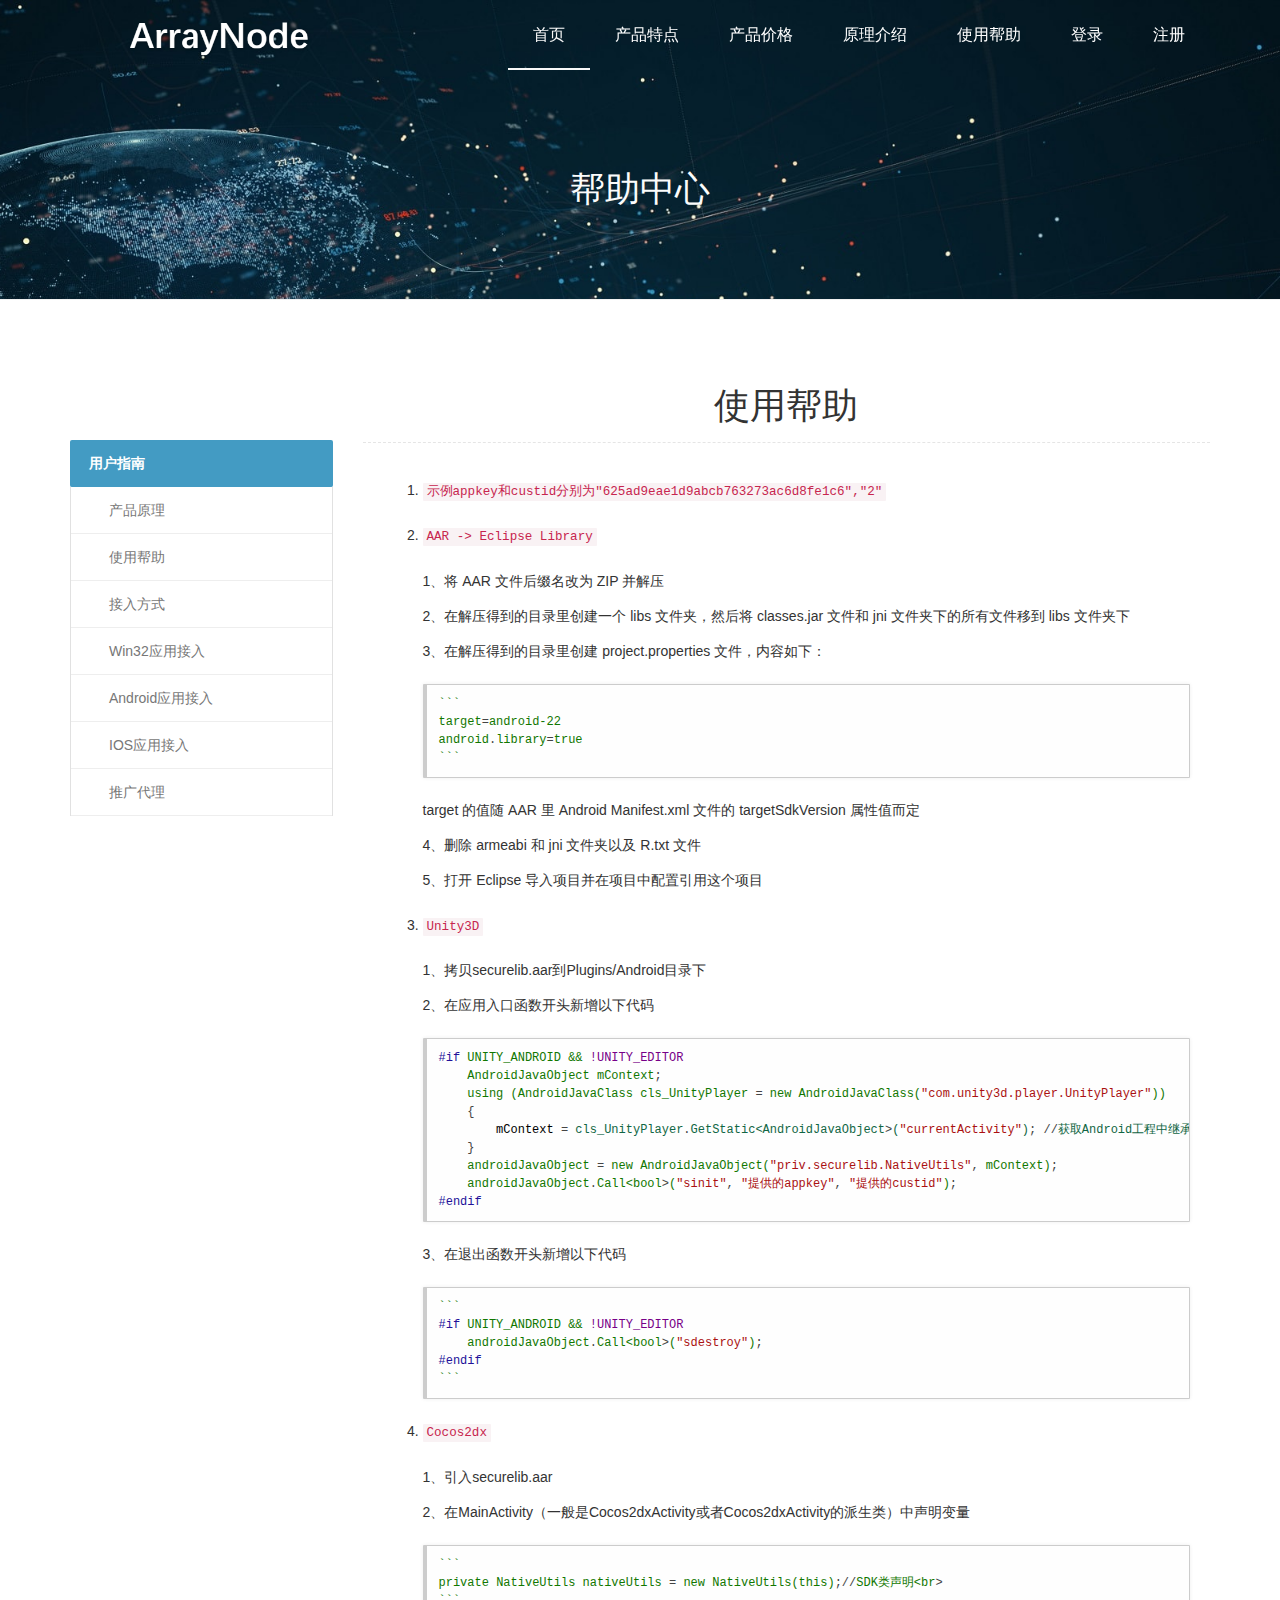
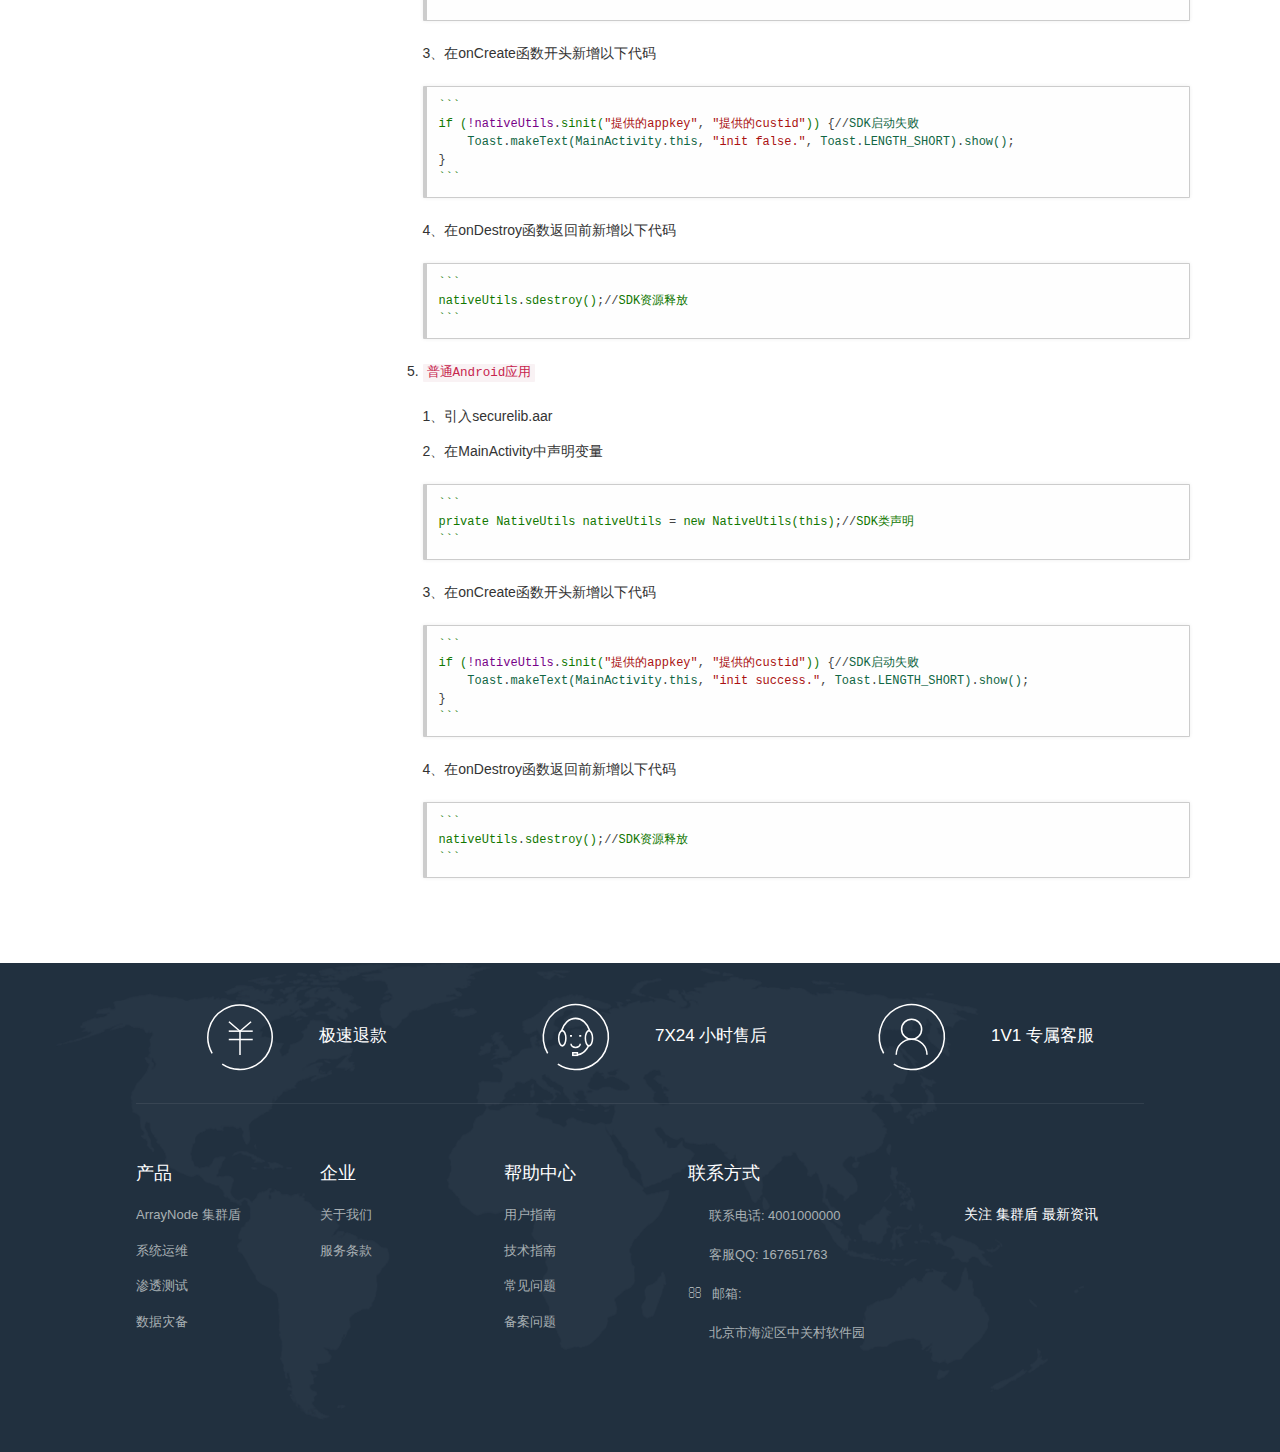
==== commit 83871495: "Add files via upload" ====
--- a/help_how.html
+++ b/help_how.html
@@ -5,9 +5,9 @@
 <meta http-equiv="X-UA-Compatible" content="IE=edge,chrome=1">
 <meta name="renderer" content="webkit">
 <meta name="author" content="" />
-<meta name="description" content="阵防 应用级DDoS防御 高防服务器 高防服务器租用 高防云服务器 防御服务器 服务器防御 游戏高防 棋牌高防 高防游戏服务器 游戏服务器 棋牌服务器 云防护 游戏DDoS防御 应用级DDoS防御 防攻击服务器" />
+<meta name="description" content="集群盾 应用级DDoS防御 高防服务器 高防服务器租用 高防云服务器 防御服务器 服务器防御 游戏高防 棋牌高防 高防游戏服务器 游戏服务器 棋牌服务器 云防护 游戏DDoS防御 应用级DDoS防御 防攻击服务器" />
 <meta name="keywords" content="高防服务器,高防服务器租用,高防云服务器,防御服务器,服务器防御,游戏高防,棋牌高防,高防游戏服务器,游戏服务器,棋牌服务器,云防护,游戏DDoS防御,应用级DDoS防御,防攻击服务器" />
-<title>阵防 - 全新一代抗DDoS产品_无视DDoS攻击_隐藏IP_BGP加速_告别传统高防</title>
+<title>集群盾 - 全新一代抗DDoS产品_无视DDoS攻击_隐藏IP_BGP加速_告别传统高防</title>
 <!--[if IE ]>
         <link rel="stylesheet" type="text/css" href="/static/index/ie.css" />
         <script src="/static/index/jquery.min.js"></script>
@@ -48,10 +48,10 @@
 <div class="collapse navbar-collapse" id="navbar-collapse">
 <ul class="nav navbar-nav navbar-right">
 <li>
-<a href="login">登录</a>
-</li>
-<li>
-<a href="register">注册</a>
+<a href="login.html">登录</a>
+</li>
+<li>
+<a href="register.html">注册</a>
 </li>
 </ul>
 <ul class="nav navbar-nav navbar-right" id="nav">
@@ -116,9 +116,7 @@
 <li>
 <p><a href="help_ios">IOS应用接入</a></p>
 </li>
-<li>
-<p><a href="help_web">Web应用接入</a></p>
-</li>
+
 <li><a href="help_tg.html">推广代理</a></li>
 </ul>
 </li>
@@ -129,44 +127,64 @@
 <div class="support-desc">
 <ol>
 <li>
-<p>首先<a href="register"><code>注册</code></a>一个阵防账号，<a href="login"><code>登陆</code></a>进入管理控制台！
+<p><code>示例appkey和custid分别为"625ad9eae1d9abcb763273ac6d8fe1c6","2"</code>
 </p>
 </li>
 <li>
-<p>点击左侧菜单<code>阵防应用</code>，点击<code>创建应用</code>
-<img src="static/index/userguide1.png" alt="" /><div class="text-center">图1</div></p>
-</li>
-<li>
-<p>选择防护套餐和购买时长，点击<code>创建应用</code>
-<img src="static/index/userguide2.png" alt="" /><div class="text-center">图2</div></p>
-</li>
-<li>
-<p>在<code>阵防应用</code>页面就可以看到刚才创建的应用，此时应用处于未开通状态，需要充值付费后才能开通
- <img src="static/index/userguide3.png" alt="" /><div class="text-center">图3</div></p>
-</li>
-<li>
-<p>充值后，在<code>充值付费</code>-<code>我的订单</code>页面可以看到刚才未支付的订单，点击<code>支付</code>
-<img src="static/index/userguide4.png" alt="" /><div class="text-center">图4</div></p>
-</li>
-<li>
-<p>在<code>阵防应用</code>页面可以看到该应用的状态已经变成了<code>正常</code>，然后我们点击<code>配置</code>进入<code>应用管理</code>页面
-<img src="static/index/userguide10.png" alt="" /><div class="text-center">图5</div></p>
-</li>
-<li>
-<p>首先添加<code>源服务器</code>，填写服务器地址和对外提供服务的端口号（即客户端程序需要连接的端口），如下图
-<img src="static/index/userguide5.png" alt="" /><div class="text-center">图6</div></p>
-<p class="text-center"><img src="static/index/userguide7.png" style="width: 60%;" alt="" /><div class="text-center">图7</div></p>
-<p><img src="static/index/userguide11.png" alt="" /><div class="text-center">图7</div></p>
-</li>
-<li>
-<p>然后我们需要修改应用的客户端和服务端配置，把和客户端连接相关的服务器IP修改为对应的虚拟IP，（也就是应用程序不再直接连接你的真实服务器，而是连接虚拟IP）修改完成后在<code>应用管理</code>页面中点击<code>上传应用程序</code>，
-<img src="static/index/userguide6.png" alt="" /><div class="text-center">图8</div></p>
-<p><img src="static/index/userguide8.png" alt="" /><div class="text-center">图9</div></p>
-</li>
-<li>
-<p>等待1分钟左右，等到应用程序的状态变成<code>处理成功</code>，就可以下载该应用了，下载后的程序就自动具备了<code>阵防</code>的防护和加速效果（如果是apk程序需要重新签名）。
-<img src="static/index/userguide9.png" alt="" /><div class="text-center">图10</div></p>
-</li>
+<p><code> AAR -> Eclipse Library</code>
+
+</li>
+
+<p>1、将 AAR 文件后缀名改为 ZIP 并解压<br/>
+2、在解压得到的目录里创建一个 libs 文件夹，然后将 classes.jar 文件和 jni 文件夹下的所有文件移到 libs 文件夹下<br/>
+3、在解压得到的目录里创建 project.properties 文件，内容如下：<br/>
+<pre style="margin:15px 0;font:100 12px/18px monaco, andale mono, courier new;padding:10px 12px;border:#ccc 1px solid;border-left-width:4px;background-color:#fefefe;box-shadow:0 0 4px #eee;word-break:break-all;word-wrap:break-word;color:#444"><span style="color:#170">`</span><span style="color:#170">`</span><span style="color:#170">`</span><br><span style="color:#170">target</span>=<span style="color:#170">android-22</span><br><span style="color:#170">android</span>.<span style="color:#170">library</span>=<span style="color:#170">true</span><br><span style="color:#170">`</span><span style="color:#170">`</span><span style="color:#170">`</span></pre>
+target 的值随 AAR 里 Android Manifest.xml 文件的 targetSdkVersion 属性值而定<br/>
+4、删除 armeabi 和 jni 文件夹以及 R.txt 文件<br/>
+5、打开 Eclipse 导入项目并在项目中配置引用这个项目</p>
+
+<li>
+<p><code> Unity3D</code>
+ 
+</li>
+
+<p>1、拷贝securelib.aar到Plugins/Android目录下<br/>
+
+2、在应用入口函数开头新增以下代码<br/>
+<pre style="margin:15px 0;font:100 12px/18px monaco, andale mono, courier new;padding:10px 12px;border:#ccc 1px solid;border-left-width:4px;background-color:#fefefe;box-shadow:0 0 4px #eee;word-break:break-all;word-wrap:break-word;color:#444"><span style="color:#219">#if</span> <span style="color:#170">UNITY_ANDROID</span> <span style="color:#170">&amp;</span><span style="color:#170">&amp;</span> <span style="color:#708">!UNITY_EDITOR</span><br>    <span style="color:#170">AndroidJavaObject</span> <span style="color:#170">mContext</span>;<br>    <span style="color:#170">using</span> <span style="color:#170">(AndroidJavaClass</span> <span style="color:#170">cls_UnityPlayer</span> = <span style="color:#170">new</span> <span style="color:#170">AndroidJavaClass</span><span style="color:#170">(</span><span style="color:#a11">"com.unity3d.player.UnityPlayer"</span><span style="color:#170">)</span><span style="color:#170">)</span><br>    {<br>        <span style="color:#000">mContext</span> = <span style="color:#164">cls_UnityPlayer</span>.<span style="color:#164">GetStatic</span><span style="color:#164">&lt;AndroidJavaObject</span>&gt;<span style="color:#164">(</span><span style="color:#a11">"currentActivity"</span><span style="color:#164">)</span>; //<span style="color:#164">获</span><span style="color:#164">取Android</span><span style="color:#164">工</span><span style="color:#164">程</span><span style="color:#164">中</span><span style="color:#164">继</span><span style="color:#164">承UnityPlayer</span><span style="color:#164">的</span><span style="color:#164">类</span><span style="color:#164">的</span><span style="color:#164">实</span><span style="color:#164">例</span><br>    }<br>    <span style="color:#170">androidJavaObject</span> = <span style="color:#170">new</span> <span style="color:#170">AndroidJavaObject</span><span style="color:#170">(</span><span style="color:#a11">"priv.securelib.NativeUtils"</span>, <span style="color:#170">mContext</span><span style="color:#170">)</span>;<br>    <span style="color:#170">androidJavaObject</span>.<span style="color:#170">Call</span><span style="color:#170">&lt;bool</span>&gt;<span style="color:#170">(</span><span style="color:#a11">"sinit"</span>, <span style="color:#a11">"提供的appkey"</span>, <span style="color:#a11">"提供的custid"</span><span style="color:#170">)</span>;<br><span style="color:#219">#endif</span></pre>
+
+3、在退出函数开头新增以下代码
+<pre style="margin:15px 0;font:100 12px/18px monaco, andale mono, courier new;padding:10px 12px;border:#ccc 1px solid;border-left-width:4px;background-color:#fefefe;box-shadow:0 0 4px #eee;word-break:break-all;word-wrap:break-word;color:#444"><span style="color:#170">`</span><span style="color:#170">`</span><span style="color:#170">`</span><br><span style="color:#219">#if</span> <span style="color:#170">UNITY_ANDROID</span> <span style="color:#170">&amp;</span><span style="color:#170">&amp;</span> <span style="color:#708">!UNITY_EDITOR</span><br>    <span style="color:#170">androidJavaObject</span>.<span style="color:#170">Call</span><span style="color:#170">&lt;bool</span>&gt;<span style="color:#170">(</span><span style="color:#a11">"sdestroy"</span><span style="color:#170">)</span>;<br><span style="color:#219">#endif</span><br><span style="color:#170">`</span><span style="color:#170">`</span><span style="color:#170">`</span></pre></p>
+
+<li>
+<p><code>Cocos2dx</code>
+</li>
+
+<p>1、引入securelib.aar<br>
+
+2、在MainActivity（一般是Cocos2dxActivity或者Cocos2dxActivity的派生类）中声明变量<br>
+<pre style="margin:15px 0;font:100 12px/18px monaco, andale mono, courier new;padding:10px 12px;border:#ccc 1px solid;border-left-width:4px;background-color:#fefefe;box-shadow:0 0 4px #eee;word-break:break-all;word-wrap:break-word;color:#444"><span style="color:#170">`</span><span style="color:#170">`</span><span style="color:#170">`</span><br><span style="color:#170">private</span> <span style="color:#170">NativeUtils</span> <span style="color:#170">nativeUtils</span> = <span style="color:#170">new</span> <span style="color:#170">NativeUtils</span><span style="color:#170">(this</span><span style="color:#170">)</span>;//<span style="color:#170">SDK</span><span style="color:#170">类</span><span style="color:#170">声</span><span style="color:#170">明</span><span style="color:#170">&lt;br</span>&gt;<br><span style="color:#170">`</span><span style="color:#170">`</span><span style="color:#170">`</span></pre>
+3、在onCreate函数开头新增以下代码<br>
+<pre style="margin:15px 0;font:100 12px/18px monaco, andale mono, courier new;padding:10px 12px;border:#ccc 1px solid;border-left-width:4px;background-color:#fefefe;box-shadow:0 0 4px #eee;word-break:break-all;word-wrap:break-word;color:#444"><span style="color:#170">`</span><span style="color:#170">`</span><span style="color:#170">`</span><br><span style="color:#170">if</span> <span style="color:#170">(</span><span style="color:#708">!nativeUtils</span>.<span style="color:#170">sinit</span><span style="color:#170">(</span><span style="color:#a11">"提供的appkey"</span>, <span style="color:#a11">"提供的custid"</span><span style="color:#170">)</span><span style="color:#170">)</span> {//<span style="color:#164">SDK</span><span style="color:#164">启</span><span style="color:#164">动</span><span style="color:#164">失</span><span style="color:#164">败</span><br>    <span style="color:#164">Toast</span>.<span style="color:#164">makeText</span><span style="color:#164">(MainActivity</span>.<span style="color:#164">this</span>, <span style="color:#a11">"init false."</span>, <span style="color:#164">Toast</span>.<span style="color:#164">LENGTH_SHORT</span><span style="color:#164">)</span>.<span style="color:#164">show</span><span style="color:#164">(</span><span style="color:#164">)</span>;<br>} <br><span style="color:#170">`</span><span style="color:#170">`</span><span style="color:#170">`</span></pre>
+4、在onDestroy函数返回前新增以下代码<br>
+<pre style="margin:15px 0;font:100 12px/18px monaco, andale mono, courier new;padding:10px 12px;border:#ccc 1px solid;border-left-width:4px;background-color:#fefefe;box-shadow:0 0 4px #eee;word-break:break-all;word-wrap:break-word;color:#444"><span style="color:#170">`</span><span style="color:#170">`</span><span style="color:#170">`</span><br><span style="color:#170">nativeUtils</span>.<span style="color:#170">sdestroy</span><span style="color:#170">(</span><span style="color:#170">)</span>;//<span style="color:#170">SDK</span><span style="color:#170">资</span><span style="color:#170">源</span><span style="color:#170">释</span><span style="color:#170">放</span><br><span style="color:#170">`</span><span style="color:#170">`</span><span style="color:#170">`</span></pre>
+</p>
+
+<li>
+<p><code>普通Android应用</code>
+</p>
+</li>
+
+<p>1、引入securelib.aar<br>
+
+2、在MainActivity中声明变量<br>
+<pre style="margin:15px 0;font:100 12px/18px monaco, andale mono, courier new;padding:10px 12px;border:#ccc 1px solid;border-left-width:4px;background-color:#fefefe;box-shadow:0 0 4px #eee;word-break:break-all;word-wrap:break-word;color:#444"><span style="color:#170">`</span><span style="color:#170">`</span><span style="color:#170">`</span><br><span style="color:#170">private</span> <span style="color:#170">NativeUtils</span> <span style="color:#170">nativeUtils</span> = <span style="color:#170">new</span> <span style="color:#170">NativeUtils</span><span style="color:#170">(this</span><span style="color:#170">)</span>;//<span style="color:#170">SDK</span><span style="color:#170">类</span><span style="color:#170">声</span><span style="color:#170">明</span><br><span style="color:#170">`</span><span style="color:#170">`</span><span style="color:#170">`</span></pre>
+3、在onCreate函数开头新增以下代码<br>
+<pre style="margin:15px 0;font:100 12px/18px monaco, andale mono, courier new;padding:10px 12px;border:#ccc 1px solid;border-left-width:4px;background-color:#fefefe;box-shadow:0 0 4px #eee;word-break:break-all;word-wrap:break-word;color:#444"><span style="color:#170">`</span><span style="color:#170">`</span><span style="color:#170">`</span><br><span style="color:#170">if</span> <span style="color:#170">(</span><span style="color:#708">!nativeUtils</span>.<span style="color:#170">sinit</span><span style="color:#170">(</span><span style="color:#a11">"提供的appkey"</span>, <span style="color:#a11">"提供的custid"</span><span style="color:#170">)</span><span style="color:#170">)</span> {//<span style="color:#164">SDK</span><span style="color:#164">启</span><span style="color:#164">动</span><span style="color:#164">失</span><span style="color:#164">败</span><br>    <span style="color:#164">Toast</span>.<span style="color:#164">makeText</span><span style="color:#164">(MainActivity</span>.<span style="color:#164">this</span>, <span style="color:#a11">"init success."</span>, <span style="color:#164">Toast</span>.<span style="color:#164">LENGTH_SHORT</span><span style="color:#164">)</span>.<span style="color:#164">show</span><span style="color:#164">(</span><span style="color:#164">)</span>;<br>}<br><span style="color:#170">`</span><span style="color:#170">`</span><span style="color:#170">`</span></pre>
+4、在onDestroy函数返回前新增以下代码<br>
+<pre style="margin:15px 0;font:100 12px/18px monaco, andale mono, courier new;padding:10px 12px;border:#ccc 1px solid;border-left-width:4px;background-color:#fefefe;box-shadow:0 0 4px #eee;word-break:break-all;word-wrap:break-word;color:#444"><span style="color:#170">`</span><span style="color:#170">`</span><span style="color:#170">`</span><br><span style="color:#170">nativeUtils</span>.<span style="color:#170">sdestroy</span><span style="color:#170">(</span><span style="color:#170">)</span>;//<span style="color:#170">SDK</span><span style="color:#170">资</span><span style="color:#170">源</span><span style="color:#170">释</span><span style="color:#170">放</span><br><span style="color:#170">`</span><span style="color:#170">`</span><span style="color:#170">`</span></pre>
+</p>
+
 </ol>
 </div>
 </div>
@@ -199,7 +217,7 @@
 <input type="checkbox" id="product">
 <label for="product"><h3 class="footer-title">产品</h3></label>
 <ul class="list-unstyled">
-<li><a href="index.html#">ArrayNode 阵防</a></li>
+<li><a href="index.html#">ArrayNode 集群盾</a></li>
 <li><a href="index.html#">系统运维</a></li>
 <li><a href="index.html#">渗透测试</a></li>
 <li><a href="index.html#">数据灾备</a></li>
@@ -245,7 +263,7 @@
 <label for="qrcode">
 <h3 class="footer-title">&nbsp;</h3></label>
 <ul class="list-unstyled">
-<li>关注 阵防 最新资讯</li>
+<li>关注 集群盾 最新资讯</li>
 <li><i class="fa fa-weibo fa-lg"></i> <i class="fa fa-wechat fa-lg"></i></li>
 </ul>
 </div>
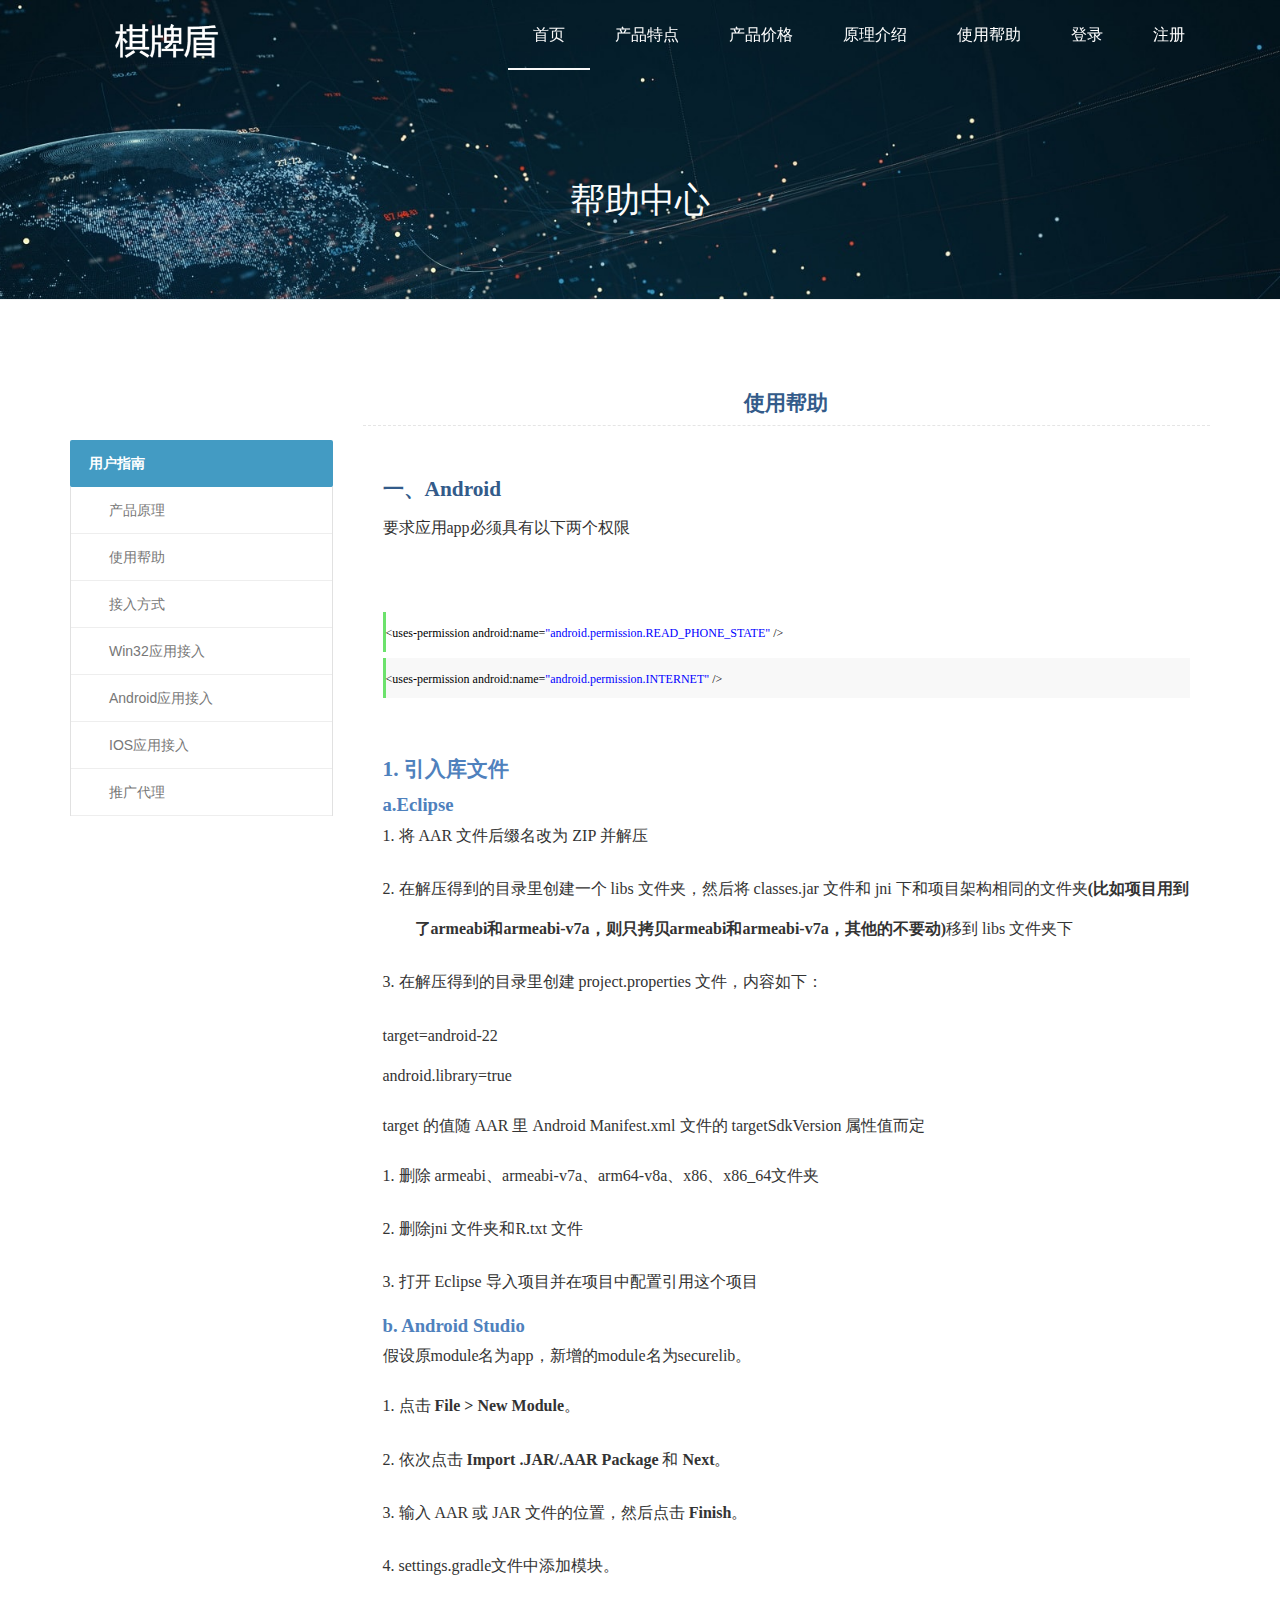
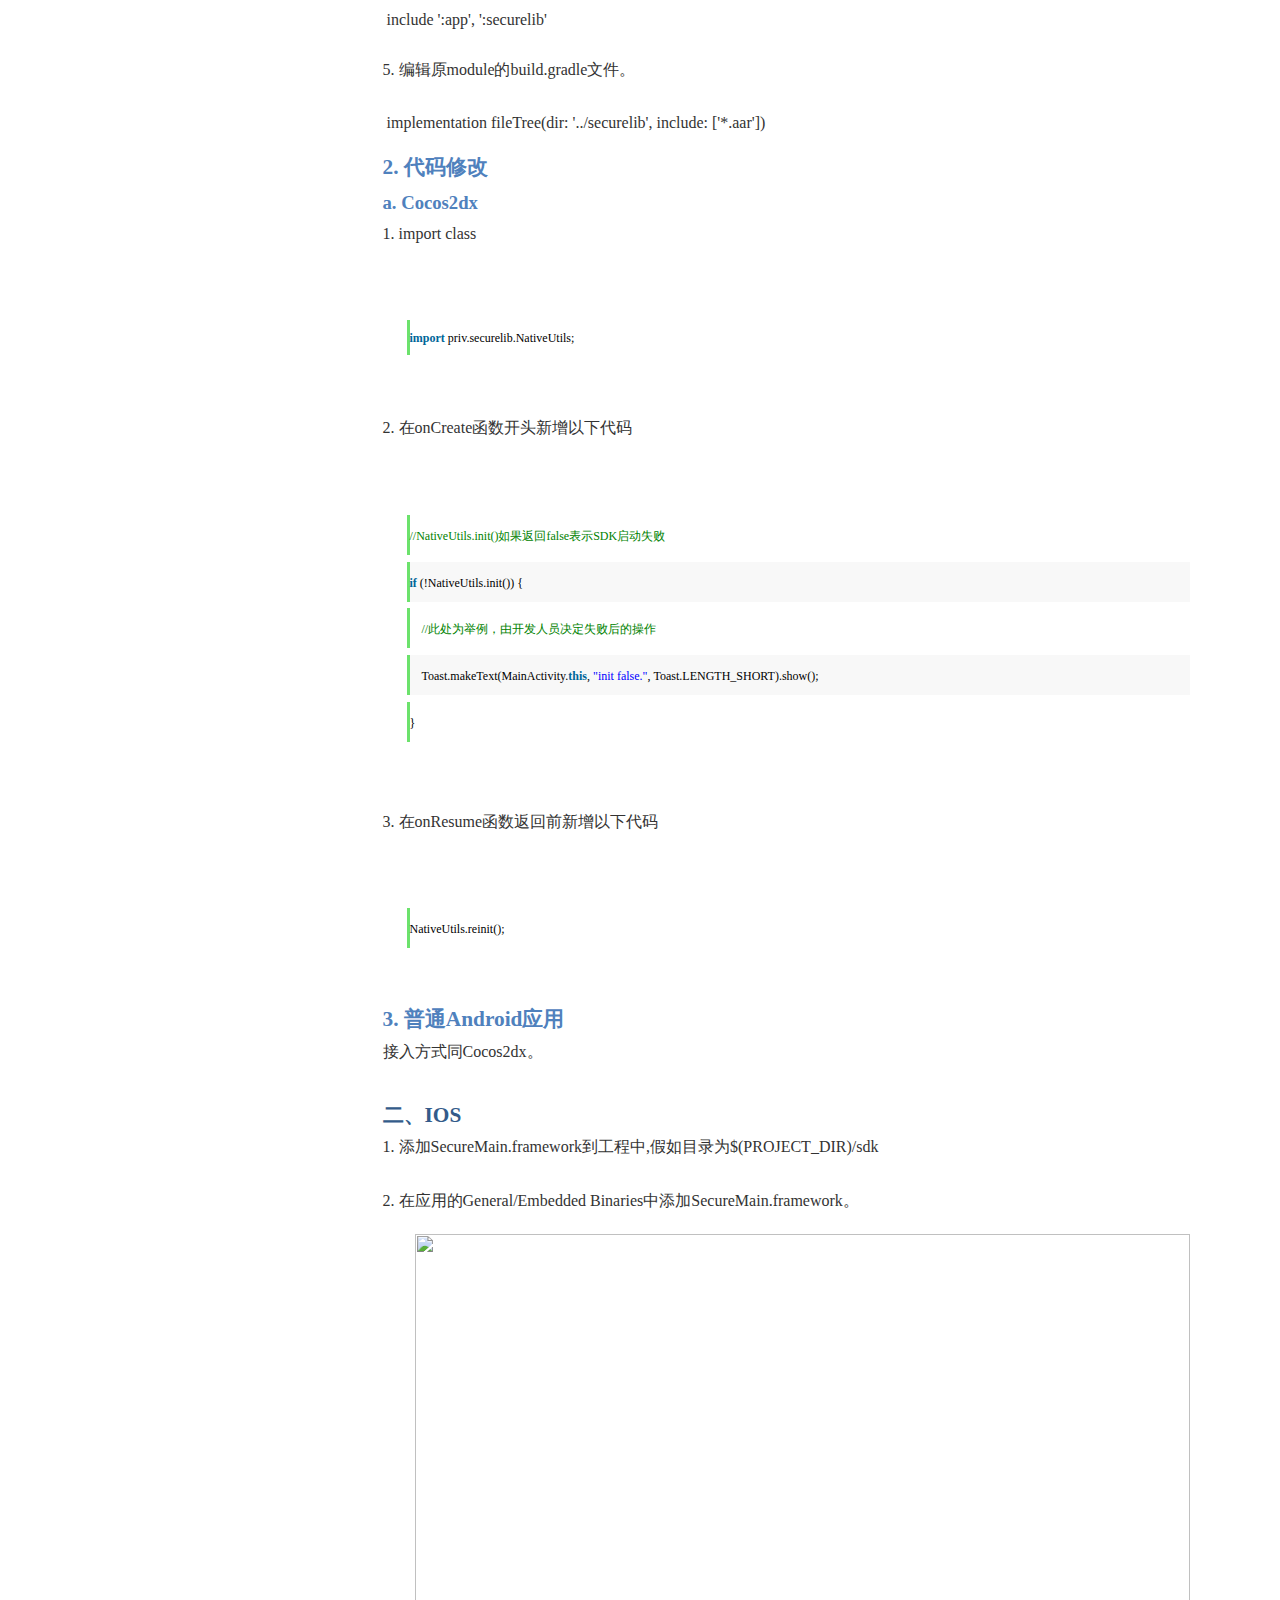
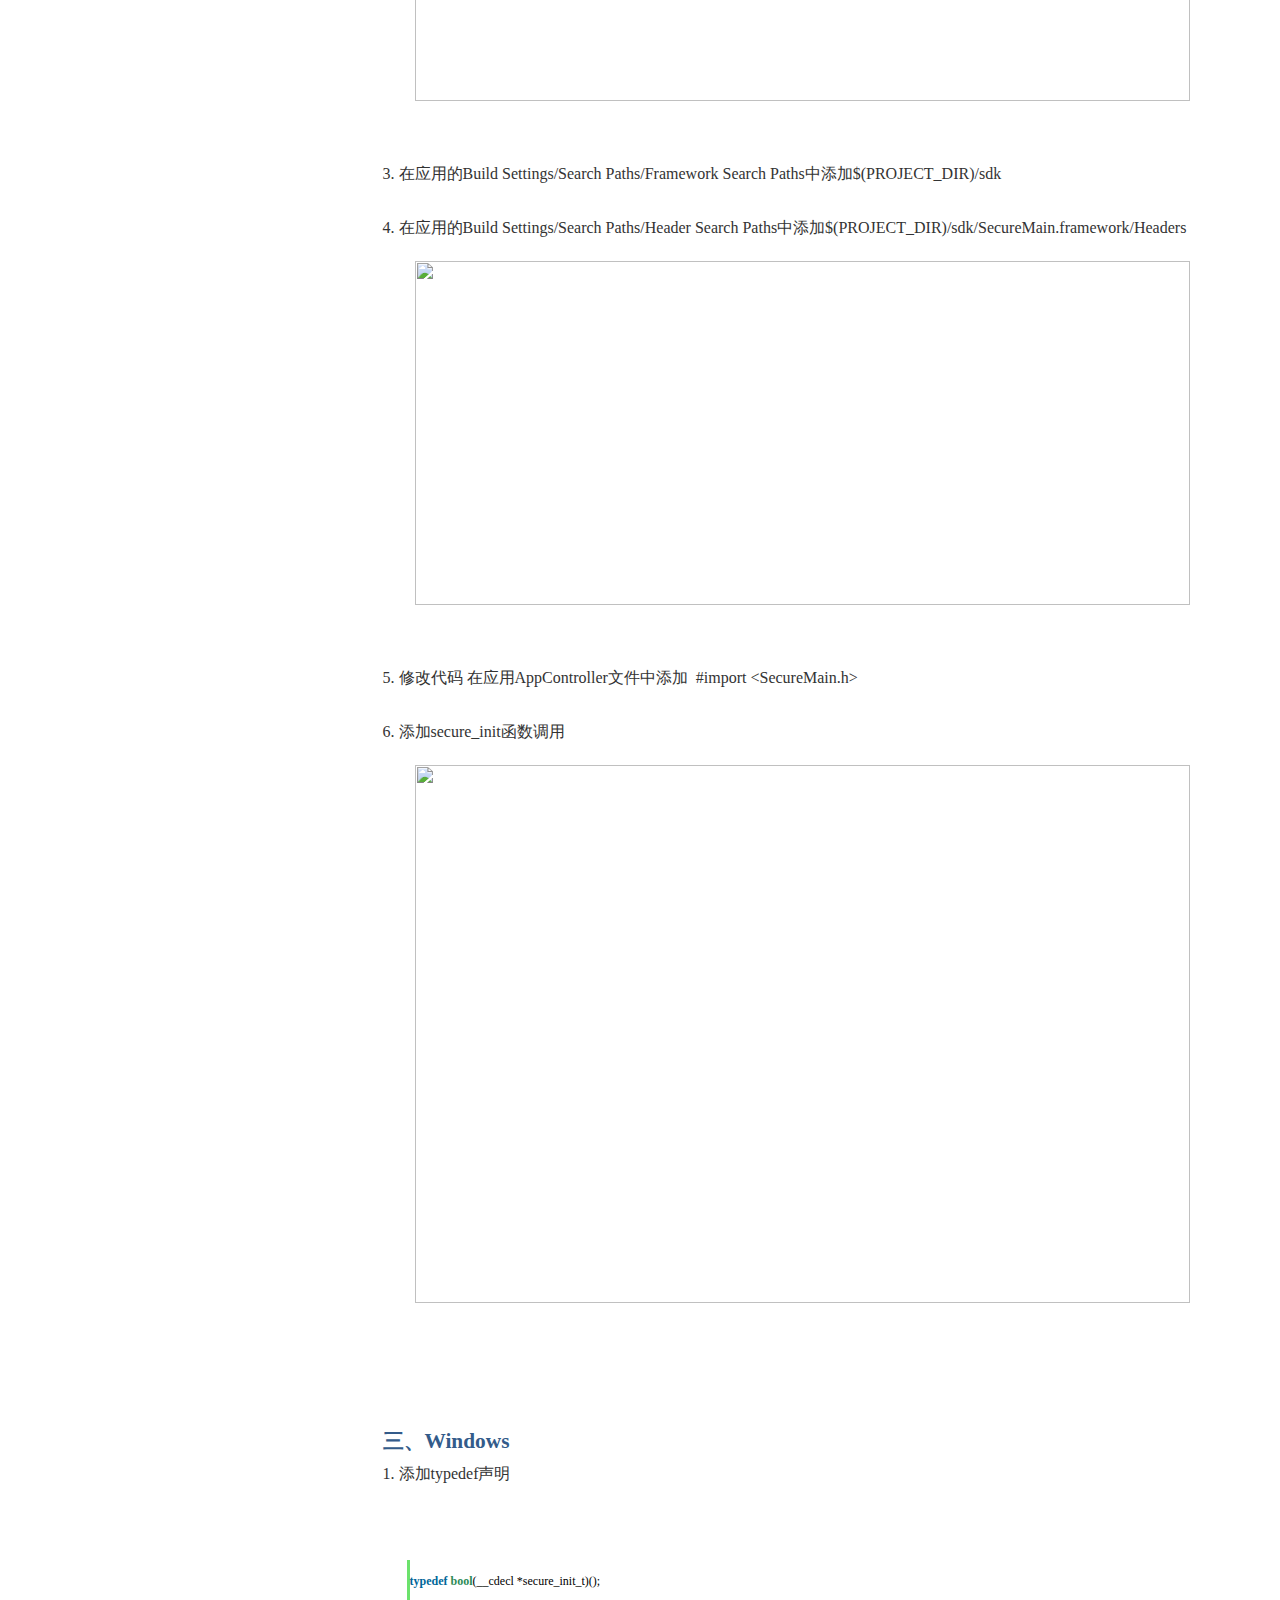
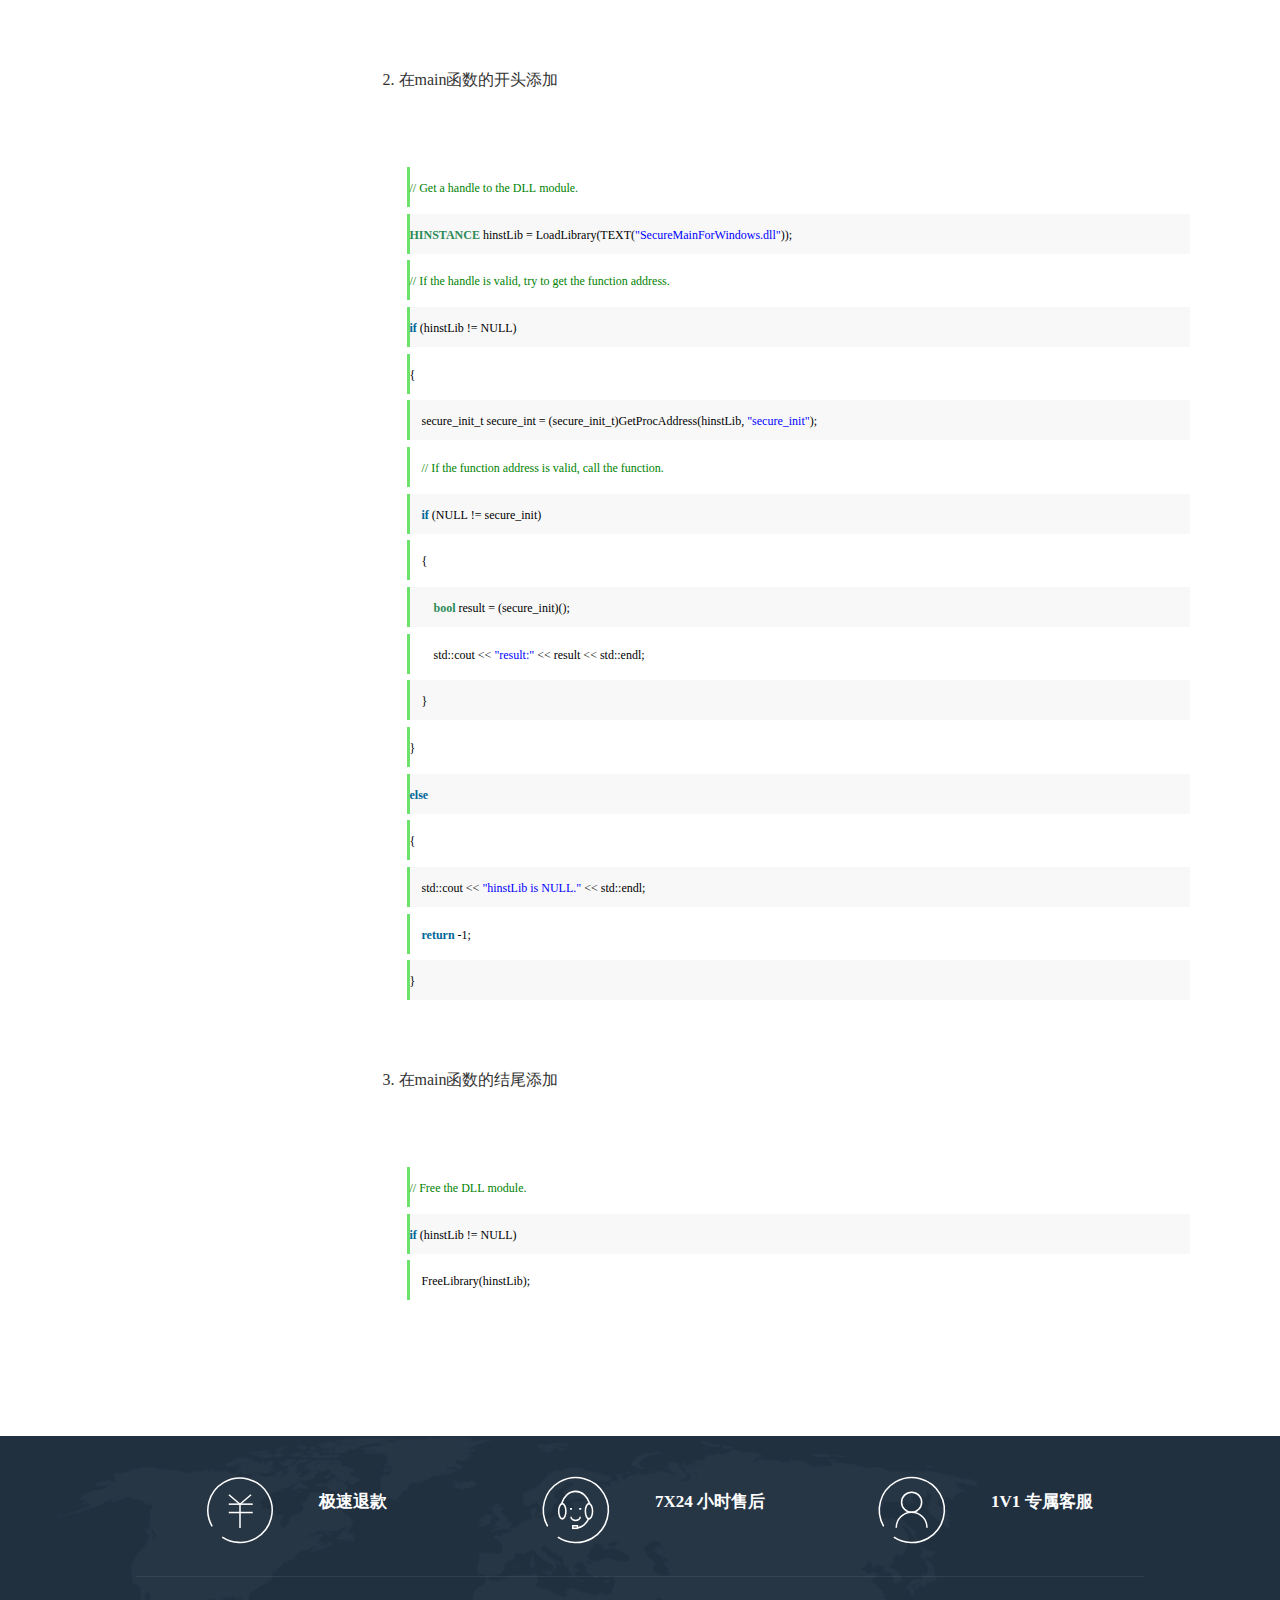
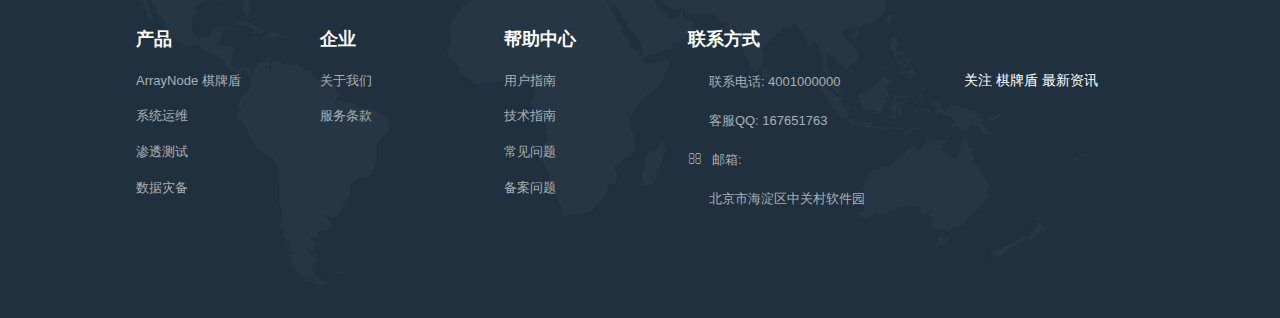
==== commit 2a1df06d: "Update help_how.html" ====
--- a/help_how.html
+++ b/help_how.html
@@ -1,306 +1,1460 @@
-<!doctype html>
-<html lang="zh-Hans">
-<head>
-<meta charset="UTF-8">
-<meta http-equiv="X-UA-Compatible" content="IE=edge,chrome=1">
-<meta name="renderer" content="webkit">
-<meta name="author" content="" />
-<meta name="description" content="集群盾 应用级DDoS防御 高防服务器 高防服务器租用 高防云服务器 防御服务器 服务器防御 游戏高防 棋牌高防 高防游戏服务器 游戏服务器 棋牌服务器 云防护 游戏DDoS防御 应用级DDoS防御 防攻击服务器" />
-<meta name="keywords" content="高防服务器,高防服务器租用,高防云服务器,防御服务器,服务器防御,游戏高防,棋牌高防,高防游戏服务器,游戏服务器,棋牌服务器,云防护,游戏DDoS防御,应用级DDoS防御,防攻击服务器" />
-<title>集群盾 - 全新一代抗DDoS产品_无视DDoS攻击_隐藏IP_BGP加速_告别传统高防</title>
-<!--[if IE ]>
-        <link rel="stylesheet" type="text/css" href="/static/index/ie.css" />
-        <script src="/static/index/jquery.min.js"></script>
-        <script src="/static/index/ie.js"></script>
-        <script>
-        $(document).ready(function() {
-            $("body").iealert();
-        });
-        </script>
-    <![endif]-->
-<link rel="stylesheet" href="static/index/app.min.css">
-<link rel="stylesheet" href="static/index/amazeui.css">
-<style>
-    .product .col-xs-offset-1{
-        margin-left: 8.3333333333%!important;
-    }
-    </style>
-<script src="static/plugins/jquery/jquery-1.9.1.min.js"></script>
-<script language="javascript" src="static/index/swiper-3.4.0.jquery.min.js"></script>
-</head>
-<body class="">
-<header id="header" class="header header-fixed">
-<div class="container">
-<nav class="navbar" role="navigation">
-
-<div class="navbar-header">
-<button type="button" class="navbar-toggle" data-toggle="collapse" data-target="#navbar-collapse">
-<span class="sr-only">Toggle navigation</span>
-<span class="icon-bar"></span>
-<span class="icon-bar"></span>
-<span class="icon-bar"></span>
-</button>
-<a class="navbar-brand" href="index.html">
-<img src="static/index/logo1.png" class="logo-light">
-</a>
-</div>
-
-<div class="collapse navbar-collapse" id="navbar-collapse">
-<ul class="nav navbar-nav navbar-right">
-<li>
-<a href="login.html">登录</a>
-</li>
-<li>
-<a href="register.html">注册</a>
-</li>
-</ul>
-<ul class="nav navbar-nav navbar-right" id="nav">
-<li class=active><a href="index.html">首页</a></li>
-<li><a href="index.html#products" data-click="scroll-to-target">产品特点</a></li>
-<li><a href="index.html#pricing" data-click="scroll-to-target">产品价格</a></li>
-<li> <a href="help_yuanli.html">原理介绍</a></li>
-<li> <a href="help_how.html">使用帮助</a></li>
-<div class="navbar-underline"></div>
-</ul>
-</div>
-</nav>
-</div>
-</header>
-<div id="containersss">
-<style>
-    .waves{
-        position: absolute;
-        display: inline-block;
-        top:100px;
-    }
-    body{
-        overflow-x: hidden;
-    }
-    .menu_list{width:268px;margin:0 auto;}
-
-</style>
-<div class="top-animate-price">
-
-<section class="banner support docs " style="background: url('static/index/helpbg.jpg')fixed no-repeat 50% 53%;background-size: cover;height:300px">
-<div class="search-item">
-<div class="container">
-<h1 class="text-center  title  " style="z-index:1040">帮助中心</h1>
-<a class="btn btn-primary " id="my" data-toggle="modal" data-target=".my" style="display:none">Small modal</a>
-</div>
-</div>
-</section>
-</div>
-<section class="section support docs">
-<div class="container">
-<div class="row">
-<div class="col-xs-3 support-sidebar">
-<ul>
-<li>
-<h3>用户指南</h3>
-<ul>
-<li>
-<p><a href="help_yuanli.html">产品原理</a></p>
-</li>
-<li>
-<p><a href="help_how.html">使用帮助</a></p>
-</li>
-<li>
-<p><a href="help_jr.html">接入方式</a></p>
-</li>
-<li>
-<p><a href="help_win32">Win32应用接入</a></p>
-</li>
-<li>
-<p><a href="help_android">Android应用接入</a></p>
-</li>
-<li>
-<p><a href="help_ios">IOS应用接入</a></p>
-</li>
-
-<li><a href="help_tg.html">推广代理</a></li>
-</ul>
-</li>
-</ul>
-</div>
-<div class="col-xs-9">
-<h1 class="support-title text-center">使用帮助</h1>
-<div class="support-desc">
-<ol>
-<li>
-<p><code>示例appkey和custid分别为"625ad9eae1d9abcb763273ac6d8fe1c6","2"</code>
-</p>
-</li>
-<li>
-<p><code> AAR -> Eclipse Library</code>
-
-</li>
-
-<p>1、将 AAR 文件后缀名改为 ZIP 并解压<br/>
-2、在解压得到的目录里创建一个 libs 文件夹，然后将 classes.jar 文件和 jni 文件夹下的所有文件移到 libs 文件夹下<br/>
-3、在解压得到的目录里创建 project.properties 文件，内容如下：<br/>
-<pre style="margin:15px 0;font:100 12px/18px monaco, andale mono, courier new;padding:10px 12px;border:#ccc 1px solid;border-left-width:4px;background-color:#fefefe;box-shadow:0 0 4px #eee;word-break:break-all;word-wrap:break-word;color:#444"><span style="color:#170">`</span><span style="color:#170">`</span><span style="color:#170">`</span><br><span style="color:#170">target</span>=<span style="color:#170">android-22</span><br><span style="color:#170">android</span>.<span style="color:#170">library</span>=<span style="color:#170">true</span><br><span style="color:#170">`</span><span style="color:#170">`</span><span style="color:#170">`</span></pre>
-target 的值随 AAR 里 Android Manifest.xml 文件的 targetSdkVersion 属性值而定<br/>
-4、删除 armeabi 和 jni 文件夹以及 R.txt 文件<br/>
-5、打开 Eclipse 导入项目并在项目中配置引用这个项目</p>
-
-<li>
-<p><code> Unity3D</code>
- 
-</li>
-
-<p>1、拷贝securelib.aar到Plugins/Android目录下<br/>
-
-2、在应用入口函数开头新增以下代码<br/>
-<pre style="margin:15px 0;font:100 12px/18px monaco, andale mono, courier new;padding:10px 12px;border:#ccc 1px solid;border-left-width:4px;background-color:#fefefe;box-shadow:0 0 4px #eee;word-break:break-all;word-wrap:break-word;color:#444"><span style="color:#219">#if</span> <span style="color:#170">UNITY_ANDROID</span> <span style="color:#170">&amp;</span><span style="color:#170">&amp;</span> <span style="color:#708">!UNITY_EDITOR</span><br>    <span style="color:#170">AndroidJavaObject</span> <span style="color:#170">mContext</span>;<br>    <span style="color:#170">using</span> <span style="color:#170">(AndroidJavaClass</span> <span style="color:#170">cls_UnityPlayer</span> = <span style="color:#170">new</span> <span style="color:#170">AndroidJavaClass</span><span style="color:#170">(</span><span style="color:#a11">"com.unity3d.player.UnityPlayer"</span><span style="color:#170">)</span><span style="color:#170">)</span><br>    {<br>        <span style="color:#000">mContext</span> = <span style="color:#164">cls_UnityPlayer</span>.<span style="color:#164">GetStatic</span><span style="color:#164">&lt;AndroidJavaObject</span>&gt;<span style="color:#164">(</span><span style="color:#a11">"currentActivity"</span><span style="color:#164">)</span>; //<span style="color:#164">获</span><span style="color:#164">取Android</span><span style="color:#164">工</span><span style="color:#164">程</span><span style="color:#164">中</span><span style="color:#164">继</span><span style="color:#164">承UnityPlayer</span><span style="color:#164">的</span><span style="color:#164">类</span><span style="color:#164">的</span><span style="color:#164">实</span><span style="color:#164">例</span><br>    }<br>    <span style="color:#170">androidJavaObject</span> = <span style="color:#170">new</span> <span style="color:#170">AndroidJavaObject</span><span style="color:#170">(</span><span style="color:#a11">"priv.securelib.NativeUtils"</span>, <span style="color:#170">mContext</span><span style="color:#170">)</span>;<br>    <span style="color:#170">androidJavaObject</span>.<span style="color:#170">Call</span><span style="color:#170">&lt;bool</span>&gt;<span style="color:#170">(</span><span style="color:#a11">"sinit"</span>, <span style="color:#a11">"提供的appkey"</span>, <span style="color:#a11">"提供的custid"</span><span style="color:#170">)</span>;<br><span style="color:#219">#endif</span></pre>
-
-3、在退出函数开头新增以下代码
-<pre style="margin:15px 0;font:100 12px/18px monaco, andale mono, courier new;padding:10px 12px;border:#ccc 1px solid;border-left-width:4px;background-color:#fefefe;box-shadow:0 0 4px #eee;word-break:break-all;word-wrap:break-word;color:#444"><span style="color:#170">`</span><span style="color:#170">`</span><span style="color:#170">`</span><br><span style="color:#219">#if</span> <span style="color:#170">UNITY_ANDROID</span> <span style="color:#170">&amp;</span><span style="color:#170">&amp;</span> <span style="color:#708">!UNITY_EDITOR</span><br>    <span style="color:#170">androidJavaObject</span>.<span style="color:#170">Call</span><span style="color:#170">&lt;bool</span>&gt;<span style="color:#170">(</span><span style="color:#a11">"sdestroy"</span><span style="color:#170">)</span>;<br><span style="color:#219">#endif</span><br><span style="color:#170">`</span><span style="color:#170">`</span><span style="color:#170">`</span></pre></p>
-
-<li>
-<p><code>Cocos2dx</code>
-</li>
-
-<p>1、引入securelib.aar<br>
-
-2、在MainActivity（一般是Cocos2dxActivity或者Cocos2dxActivity的派生类）中声明变量<br>
-<pre style="margin:15px 0;font:100 12px/18px monaco, andale mono, courier new;padding:10px 12px;border:#ccc 1px solid;border-left-width:4px;background-color:#fefefe;box-shadow:0 0 4px #eee;word-break:break-all;word-wrap:break-word;color:#444"><span style="color:#170">`</span><span style="color:#170">`</span><span style="color:#170">`</span><br><span style="color:#170">private</span> <span style="color:#170">NativeUtils</span> <span style="color:#170">nativeUtils</span> = <span style="color:#170">new</span> <span style="color:#170">NativeUtils</span><span style="color:#170">(this</span><span style="color:#170">)</span>;//<span style="color:#170">SDK</span><span style="color:#170">类</span><span style="color:#170">声</span><span style="color:#170">明</span><span style="color:#170">&lt;br</span>&gt;<br><span style="color:#170">`</span><span style="color:#170">`</span><span style="color:#170">`</span></pre>
-3、在onCreate函数开头新增以下代码<br>
-<pre style="margin:15px 0;font:100 12px/18px monaco, andale mono, courier new;padding:10px 12px;border:#ccc 1px solid;border-left-width:4px;background-color:#fefefe;box-shadow:0 0 4px #eee;word-break:break-all;word-wrap:break-word;color:#444"><span style="color:#170">`</span><span style="color:#170">`</span><span style="color:#170">`</span><br><span style="color:#170">if</span> <span style="color:#170">(</span><span style="color:#708">!nativeUtils</span>.<span style="color:#170">sinit</span><span style="color:#170">(</span><span style="color:#a11">"提供的appkey"</span>, <span style="color:#a11">"提供的custid"</span><span style="color:#170">)</span><span style="color:#170">)</span> {//<span style="color:#164">SDK</span><span style="color:#164">启</span><span style="color:#164">动</span><span style="color:#164">失</span><span style="color:#164">败</span><br>    <span style="color:#164">Toast</span>.<span style="color:#164">makeText</span><span style="color:#164">(MainActivity</span>.<span style="color:#164">this</span>, <span style="color:#a11">"init false."</span>, <span style="color:#164">Toast</span>.<span style="color:#164">LENGTH_SHORT</span><span style="color:#164">)</span>.<span style="color:#164">show</span><span style="color:#164">(</span><span style="color:#164">)</span>;<br>} <br><span style="color:#170">`</span><span style="color:#170">`</span><span style="color:#170">`</span></pre>
-4、在onDestroy函数返回前新增以下代码<br>
-<pre style="margin:15px 0;font:100 12px/18px monaco, andale mono, courier new;padding:10px 12px;border:#ccc 1px solid;border-left-width:4px;background-color:#fefefe;box-shadow:0 0 4px #eee;word-break:break-all;word-wrap:break-word;color:#444"><span style="color:#170">`</span><span style="color:#170">`</span><span style="color:#170">`</span><br><span style="color:#170">nativeUtils</span>.<span style="color:#170">sdestroy</span><span style="color:#170">(</span><span style="color:#170">)</span>;//<span style="color:#170">SDK</span><span style="color:#170">资</span><span style="color:#170">源</span><span style="color:#170">释</span><span style="color:#170">放</span><br><span style="color:#170">`</span><span style="color:#170">`</span><span style="color:#170">`</span></pre>
-</p>
-
-<li>
-<p><code>普通Android应用</code>
-</p>
-</li>
-
-<p>1、引入securelib.aar<br>
-
-2、在MainActivity中声明变量<br>
-<pre style="margin:15px 0;font:100 12px/18px monaco, andale mono, courier new;padding:10px 12px;border:#ccc 1px solid;border-left-width:4px;background-color:#fefefe;box-shadow:0 0 4px #eee;word-break:break-all;word-wrap:break-word;color:#444"><span style="color:#170">`</span><span style="color:#170">`</span><span style="color:#170">`</span><br><span style="color:#170">private</span> <span style="color:#170">NativeUtils</span> <span style="color:#170">nativeUtils</span> = <span style="color:#170">new</span> <span style="color:#170">NativeUtils</span><span style="color:#170">(this</span><span style="color:#170">)</span>;//<span style="color:#170">SDK</span><span style="color:#170">类</span><span style="color:#170">声</span><span style="color:#170">明</span><br><span style="color:#170">`</span><span style="color:#170">`</span><span style="color:#170">`</span></pre>
-3、在onCreate函数开头新增以下代码<br>
-<pre style="margin:15px 0;font:100 12px/18px monaco, andale mono, courier new;padding:10px 12px;border:#ccc 1px solid;border-left-width:4px;background-color:#fefefe;box-shadow:0 0 4px #eee;word-break:break-all;word-wrap:break-word;color:#444"><span style="color:#170">`</span><span style="color:#170">`</span><span style="color:#170">`</span><br><span style="color:#170">if</span> <span style="color:#170">(</span><span style="color:#708">!nativeUtils</span>.<span style="color:#170">sinit</span><span style="color:#170">(</span><span style="color:#a11">"提供的appkey"</span>, <span style="color:#a11">"提供的custid"</span><span style="color:#170">)</span><span style="color:#170">)</span> {//<span style="color:#164">SDK</span><span style="color:#164">启</span><span style="color:#164">动</span><span style="color:#164">失</span><span style="color:#164">败</span><br>    <span style="color:#164">Toast</span>.<span style="color:#164">makeText</span><span style="color:#164">(MainActivity</span>.<span style="color:#164">this</span>, <span style="color:#a11">"init success."</span>, <span style="color:#164">Toast</span>.<span style="color:#164">LENGTH_SHORT</span><span style="color:#164">)</span>.<span style="color:#164">show</span><span style="color:#164">(</span><span style="color:#164">)</span>;<br>}<br><span style="color:#170">`</span><span style="color:#170">`</span><span style="color:#170">`</span></pre>
-4、在onDestroy函数返回前新增以下代码<br>
-<pre style="margin:15px 0;font:100 12px/18px monaco, andale mono, courier new;padding:10px 12px;border:#ccc 1px solid;border-left-width:4px;background-color:#fefefe;box-shadow:0 0 4px #eee;word-break:break-all;word-wrap:break-word;color:#444"><span style="color:#170">`</span><span style="color:#170">`</span><span style="color:#170">`</span><br><span style="color:#170">nativeUtils</span>.<span style="color:#170">sdestroy</span><span style="color:#170">(</span><span style="color:#170">)</span>;//<span style="color:#170">SDK</span><span style="color:#170">资</span><span style="color:#170">源</span><span style="color:#170">释</span><span style="color:#170">放</span><br><span style="color:#170">`</span><span style="color:#170">`</span><span style="color:#170">`</span></pre>
-</p>
-
-</ol>
-</div>
-</div>
-</div>
-</div>
-</section>
-</div>
-<div class="error-item">
-</div>
-<footer class="footer">
-<div class="container footer-content" style="position:relative">
-<div class="bg"></div>
-<div class=" service row">
-<div class="col-xs-4 service-inner wow rubberBand" data-wow-delay="0.2s">
-<div class="col-xs-5 col-xs-offset-1"> <i class="icon-refund"></i></div>
-<div class="col-xs-6"><h3 class="desc">极速退款</h3></div>
-</div>
-<div class="col-xs-4 service-inner wow rubberBand" data-wow-delay="0.4s">
-<div class="col-xs-5 col-xs-offset-1"><i class="icon-service"></i></div>
-<div class="col-xs-6"><h3 class="desc">7X24 小时售后</h3 ></div>
-</div>
-<div class="col-xs-4 service-inner wow rubberBand" data-wow-delay="0.6s">
-<div class="col-xs-5 col-xs-offset-1"><i class="icon-custom-service"></i></div>
-<div class="col-xs-6"><h3 class="desc">1V1 专属客服</h3 ></div>
-</div>
-</div>
-<div class="row footer-item p-t-40 p-b-30">
-<div class="footer-col col-xs-2">
-<div class="footer-col-inner">
-<input type="checkbox" id="product">
-<label for="product"><h3 class="footer-title">产品</h3></label>
-<ul class="list-unstyled">
-<li><a href="index.html#">ArrayNode 集群盾</a></li>
-<li><a href="index.html#">系统运维</a></li>
-<li><a href="index.html#">渗透测试</a></li>
-<li><a href="index.html#">数据灾备</a></li>
-</ul>
-</div>
-</div>
-<div class="footer-col col-xs-2">
-<div class="footer-col-inner">
-<input type="checkbox" id="about">
-<label for="about"><h3 class="footer-title">企业</h3></label>
-<ul class="list-unstyled">
-<li><a href="help_how.html#">关于我们</a></li>
-<li><a href="help_how.html#">服务条款</a></li>
-</ul>
-</div>
-</div>
-<div class="footer-col col-xs-2">
-<div class="footer-col-inner">
-<input type="checkbox" id="document">
-<label for="document"><h3 class="footer-title">帮助中心</h3></label>
-<ul class="list-unstyled">
-<li><a href="help_how.html#">用户指南</a></li>
-<li><a href="help_how.html#">技术指南</a></li>
-<li><a href="help_how.html#">常见问题</a></li>
-<li><a href="help_how.html#">备案问题</a></li>
-</ul>
-</div>
-</div>
-<div class="footer-col col-xs-3">
-<div class="footer-col-inner">
-<input type="checkbox" id="contact">
-<label for="contact"><h3 class="footer-title">联系方式</h3></label>
-<ul class="list-unstyled">
-<li><i class="fa fa-1x fa-phone"></i><a href="help_how.html#">联系电话: 4001000000</a></li>
-<li><i class="fa fa-1x fa-qq"></i><a href="help_how.html#" target="_blank">客服QQ: 167651763</a></li>
-<li><i class="fa fa-1x fa-envelope-o"></i><a href="help_how.html#">邮箱: </a></li>
-<li><i class="fa fa-1x fa-location-arrow"></i><a href="help_how.html#">北京市海淀区中关村软件园</a></li>
-</ul>
-</div>
-</div>
-<div class="footer-col col-xs-3">
-<div class="footer-col-inner">
-<label for="qrcode">
-<h3 class="footer-title">&nbsp;</h3></label>
-<ul class="list-unstyled">
-<li>关注 集群盾 最新资讯</li>
-<li><i class="fa fa-weibo fa-lg"></i> <i class="fa fa-wechat fa-lg"></i></li>
-</ul>
-</div>
-</div>
-</div>
-<div class="map hide"></div>
-</div>
-<div class="copyright text-center ">
-<div class="container p-l-70">
-<div class="copyright-item row">
-<div class="col-xs-9 copyright-description text-left">
-
-</div>
-<div class="col-xs-3 info text-left">
-<span>
-</span>
-</div>
-</div>
-</div>
-</div>
-</footer>
-<script src="static/index/app.js"></script>
-<script>
-$(document).ready(function(){
-
-$(".support-sidebar h3:nth-of-type(0)").siblings('ul').show();
-$(".support-sidebar h3").click(function(){
-    $(this).addClass("current").next("ul").slideToggle(300).parents('li').siblings('li').find("ul").slideUp("slow");
-    $(this).parents('li').siblings('li').find('h3').removeClass("current");
-});
-$("#secondpane .menu_body:eq(0)").show();
-$("#secondpane h3.menu_head").mouseover(function(){
-    $(this).addClass("current").next("div.menu_body").slideDown(500).siblings("div.menu_body").slideUp("slow");
-    $(this).siblings().removeClass("current");
-});
-});
-</script>
-<script type="text/javascript"  src="http://idm-su.baidu.com/su.js"></script>
-</body>
-</html>
+<!doctype html>
+<html lang="zh-Hans">
+<head>
+<meta charset="UTF-8">
+<meta http-equiv="X-UA-Compatible" content="IE=edge,chrome=1">
+<meta name="renderer" content="webkit">
+<meta name="author" content="" />
+<meta name="description" content="棋牌盾 应用级DDoS防御 高防服务器 高防服务器租用 高防云服务器 防御服务器 服务器防御 游戏高防 棋牌高防 高防游戏服务器 游戏服务器 棋牌服务器 云防护 游戏DDoS防御 应用级DDoS防御 防攻击服务器" />
+<meta name="keywords" content="高防服务器,高防服务器租用,高防云服务器,防御服务器,服务器防御,游戏高防,棋牌高防,高防游戏服务器,游戏服务器,棋牌服务器,云防护,游戏DDoS防御,应用级DDoS防御,防攻击服务器" />
+<title>棋牌盾 - 全新一代抗DDoS产品_无视DDoS攻击_隐藏IP_BGP加速_告别传统高防</title>
+<!--[if IE ]>
+        <link rel="stylesheet" type="text/css" href="/static/index/ie.css" />
+        <script src="/static/index/jquery.min.js"></script>
+        <script src="/static/index/ie.js"></script>
+        <script>
+        $(document).ready(function() {
+            $("body").iealert();
+        });
+        </script>
+    <![endif]-->
+<link rel="stylesheet" href="static/index/app.min.css">
+<link rel="stylesheet" href="static/index/amazeui.css">
+<style>
+    .product .col-xs-offset-1{
+        margin-left: 8.3333333333%!important;
+    }
+    </style>
+<script src="static/plugins/jquery/jquery-1.9.1.min.js"></script>
+<script language="javascript" src="static/index/swiper-3.4.0.jquery.min.js"></script>
+</head>
+<body class="">
+<header id="header" class="header header-fixed">
+<div class="container">
+<nav class="navbar" role="navigation">
+
+<div class="navbar-header">
+<button type="button" class="navbar-toggle" data-toggle="collapse" data-target="#navbar-collapse">
+<span class="sr-only">Toggle navigation</span>
+<span class="icon-bar"></span>
+<span class="icon-bar"></span>
+<span class="icon-bar"></span>
+</button>
+<a class="navbar-brand" href="index.html">
+<img src="static/index/logo1.png" class="logo-light">
+</a>
+</div>
+
+<div class="collapse navbar-collapse" id="navbar-collapse">
+<ul class="nav navbar-nav navbar-right">
+<li>
+<a href="login.html">登录</a>
+</li>
+<li>
+<a href="register.html">注册</a>
+</li>
+</ul>
+<ul class="nav navbar-nav navbar-right" id="nav">
+<li class=active><a href="index.html">首页</a></li>
+<li><a href="index.html#products" data-click="scroll-to-target">产品特点</a></li>
+<li><a href="index.html#pricing" data-click="scroll-to-target">产品价格</a></li>
+<li> <a href="help_yuanli.html">原理介绍</a></li>
+<li> <a href="help_how.html">使用帮助</a></li>
+<div class="navbar-underline"></div>
+</ul>
+</div>
+</nav>
+</div>
+</header>
+<div id="containersss">
+<style>
+    .waves{
+        position: absolute;
+        display: inline-block;
+        top:100px;
+    }
+    body{
+        overflow-x: hidden;
+    }
+    .menu_list{width:268px;margin:0 auto;}
+
+</style>
+<div class="top-animate-price">
+
+<section class="banner support docs " style="background: url('static/index/helpbg.jpg')fixed no-repeat 50% 53%;background-size: cover;height:300px">
+<div class="search-item">
+<div class="container">
+<h1 class="text-center  title  " style="z-index:1040">帮助中心</h1>
+<a class="btn btn-primary " id="my" data-toggle="modal" data-target=".my" style="display:none">Small modal</a>
+</div>
+</div>
+</section>
+</div>
+<section class="section support docs">
+<div class="container">
+<div class="row">
+<div class="col-xs-3 support-sidebar">
+<ul>
+<li>
+<h3>用户指南</h3>
+<ul>
+<li>
+<p><a href="help_yuanli.html">产品原理</a></p>
+</li>
+<li>
+<p><a href="help_how.html">使用帮助</a></p>
+</li>
+<li>
+<p><a href="help_jr.html">接入方式</a></p>
+</li>
+<li>
+<p><a href="help_win32">Win32应用接入</a></p>
+</li>
+<li>
+<p><a href="help_android">Android应用接入</a></p>
+</li>
+<li>
+<p><a href="help_ios">IOS应用接入</a></p>
+</li>
+
+<li><a href="help_tg.html">推广代理</a></li>
+</ul>
+</li>
+</ul>
+</div>
+<div class="col-xs-9">
+<h1 class="support-title text-center">使用帮助</h1>
+<div class="support-desc">
+<html xmlns:o="urn:schemas-microsoft-com:office:office" xmlns:w="urn:schemas-microsoft-com:office:word" xmlns:dt="uuid:C2F41010-65B3-11d1-A29F-00AA00C14882" xmlns="http://www.w3.org/TR/REC-html40"><head><meta http-equiv=Content-Type  content="text/html; charset=gb2312" ><meta name=ProgId  content=Word.Document ><meta name=Generator  content="Microsoft Word 14" ><meta name=Originator  content="Microsoft Word 14" ><title></title><!--[if gte mso 9]><xml><o:DocumentProperties><o:Author>z.</o:Author><o:LastAuthor>z.</o:LastAuthor><o:Revision>1</o:Revision><o:Pages>5</o:Pages><o:Characters>1997</o:Characters><o:Lines>16</o:Lines><o:Paragraphs>4</o:Paragraphs></o:DocumentProperties><o:CustomDocumentProperties><o:KSOProductBuildVer dt:dt="string" >2052-11.1.0.7764</o:KSOProductBuildVer></o:CustomDocumentProperties></xml><![endif]--><!--[if gte mso 9]><xml><o:OfficeDocumentSettings></o:OfficeDocumentSettings></xml><![endif]--><!--[if gte mso 9]><xml><w:WordDocument><w:BrowserLevel>MicrosoftInternetExplorer4</w:BrowserLevel><w:DisplayHorizontalDrawingGridEvery>0</w:DisplayHorizontalDrawingGridEvery><w:DisplayVerticalDrawingGridEvery>2</w:DisplayVerticalDrawingGridEvery><w:DocumentKind>DocumentNotSpecified</w:DocumentKind><w:DrawingGridVerticalSpacing>7.8 磅</w:DrawingGridVerticalSpacing><w:PunctuationKerning></w:PunctuationKerning><w:View>Web</w:View><w:Compatibility><w:DontGrowAutofit/><w:UseFELayout/></w:Compatibility><w:Zoom>0</w:Zoom></w:WordDocument></xml><![endif]--><!--[if gte mso 9]><xml><w:LatentStyles DefLockedState="false"  DefUnhideWhenUsed="true"  DefSemiHidden="true"  DefQFormat="false"  DefPriority="99"  LatentStyleCount="260" >
+<w:LsdException Locked="false"  Priority="0"  SemiHidden="false"  UnhideWhenUsed="false"  QFormat="true"  Name="Normal" ></w:LsdException>
+<w:LsdException Locked="false"  Priority="9"  SemiHidden="false"  UnhideWhenUsed="false"  QFormat="true"  Name="heading 1" ></w:LsdException>
+<w:LsdException Locked="false"  Priority="9"  SemiHidden="false"  QFormat="true"  Name="heading 2" ></w:LsdException>
+<w:LsdException Locked="false"  Priority="9"  SemiHidden="false"  QFormat="true"  Name="heading 3" ></w:LsdException>
+<w:LsdException Locked="false"  Priority="9"  SemiHidden="false"  QFormat="true"  Name="heading 4" ></w:LsdException>
+<w:LsdException Locked="false"  Priority="9"  SemiHidden="false"  QFormat="true"  Name="heading 5" ></w:LsdException>
+<w:LsdException Locked="false"  Priority="9"  SemiHidden="false"  QFormat="true"  Name="heading 6" ></w:LsdException>
+<w:LsdException Locked="false"  Priority="9"  SemiHidden="false"  QFormat="true"  Name="heading 7" ></w:LsdException>
+<w:LsdException Locked="false"  Priority="9"  SemiHidden="false"  QFormat="true"  Name="heading 8" ></w:LsdException>
+<w:LsdException Locked="false"  Priority="9"  SemiHidden="false"  QFormat="true"  Name="heading 9" ></w:LsdException>
+<w:LsdException Locked="false"  Priority="0"  SemiHidden="false"  UnhideWhenUsed="false"  Name="index 1" ></w:LsdException>
+<w:LsdException Locked="false"  Priority="0"  SemiHidden="false"  UnhideWhenUsed="false"  Name="index 2" ></w:LsdException>
+<w:LsdException Locked="false"  Priority="0"  SemiHidden="false"  Name="index 3" ></w:LsdException>
+<w:LsdException Locked="false"  Priority="0"  SemiHidden="false"  Name="index 4" ></w:LsdException>
+<w:LsdException Locked="false"  Priority="0"  SemiHidden="false"  Name="index 5" ></w:LsdException>
+<w:LsdException Locked="false"  Priority="0"  SemiHidden="false"  Name="index 6" ></w:LsdException>
+<w:LsdException Locked="false"  Priority="0"  SemiHidden="false"  Name="index 7" ></w:LsdException>
+<w:LsdException Locked="false"  Priority="0"  SemiHidden="false"  Name="index 8" ></w:LsdException>
+<w:LsdException Locked="false"  Priority="0"  SemiHidden="false"  Name="index 9" ></w:LsdException>
+<w:LsdException Locked="false"  Priority="0"  SemiHidden="false"  Name="toc 1" ></w:LsdException>
+<w:LsdException Locked="false"  Priority="0"  SemiHidden="false"  Name="toc 2" ></w:LsdException>
+<w:LsdException Locked="false"  Priority="0"  SemiHidden="false"  Name="toc 3" ></w:LsdException>
+<w:LsdException Locked="false"  Priority="0"  SemiHidden="false"  Name="toc 4" ></w:LsdException>
+<w:LsdException Locked="false"  Priority="0"  SemiHidden="false"  Name="toc 5" ></w:LsdException>
+<w:LsdException Locked="false"  Priority="0"  SemiHidden="false"  Name="toc 6" ></w:LsdException>
+<w:LsdException Locked="false"  Priority="0"  SemiHidden="false"  Name="toc 7" ></w:LsdException>
+<w:LsdException Locked="false"  Priority="0"  SemiHidden="false"  Name="toc 8" ></w:LsdException>
+<w:LsdException Locked="false"  Priority="0"  SemiHidden="false"  Name="toc 9" ></w:LsdException>
+<w:LsdException Locked="false"  Priority="0"  SemiHidden="false"  Name="Normal Indent" ></w:LsdException>
+<w:LsdException Locked="false"  Priority="9"  SemiHidden="false"  QFormat="true"  Name="footnote text" ></w:LsdException>
+<w:LsdException Locked="false"  Priority="0"  SemiHidden="false"  Name="annotation text" ></w:LsdException>
+<w:LsdException Locked="false"  Priority="0"  SemiHidden="false"  Name="header" ></w:LsdException>
+<w:LsdException Locked="false"  Priority="0"  SemiHidden="false"  Name="footer" ></w:LsdException>
+<w:LsdException Locked="false"  Priority="0"  SemiHidden="false"  Name="index heading" ></w:LsdException>
+<w:LsdException Locked="false"  Priority="0"  SemiHidden="false"  UnhideWhenUsed="false"  Name="caption" ></w:LsdException>
+<w:LsdException Locked="false"  Priority="0"  SemiHidden="false"  Name="table of figures" ></w:LsdException>
+<w:LsdException Locked="false"  Priority="0"  SemiHidden="false"  Name="envelope address" ></w:LsdException>
+<w:LsdException Locked="false"  Priority="0"  SemiHidden="false"  Name="envelope return" ></w:LsdException>
+<w:LsdException Locked="false"  Priority="0"  SemiHidden="false"  UnhideWhenUsed="false"  Name="footnote reference" ></w:LsdException>
+<w:LsdException Locked="false"  Priority="0"  SemiHidden="false"  Name="annotation reference" ></w:LsdException>
+<w:LsdException Locked="false"  Priority="0"  SemiHidden="false"  Name="line number" ></w:LsdException>
+<w:LsdException Locked="false"  Priority="0"  SemiHidden="false"  Name="page number" ></w:LsdException>
+<w:LsdException Locked="false"  Priority="0"  SemiHidden="false"  Name="endnote reference" ></w:LsdException>
+<w:LsdException Locked="false"  Priority="0"  SemiHidden="false"  Name="endnote text" ></w:LsdException>
+<w:LsdException Locked="false"  Priority="0"  SemiHidden="false"  Name="table of authorities" ></w:LsdException>
+<w:LsdException Locked="false"  Priority="0"  SemiHidden="false"  Name="macro" ></w:LsdException>
+<w:LsdException Locked="false"  Priority="0"  SemiHidden="false"  Name="toa heading" ></w:LsdException>
+<w:LsdException Locked="false"  Priority="0"  SemiHidden="false"  Name="List" ></w:LsdException>
+<w:LsdException Locked="false"  Priority="0"  SemiHidden="false"  Name="List Bullet" ></w:LsdException>
+<w:LsdException Locked="false"  Priority="0"  SemiHidden="false"  Name="List Number" ></w:LsdException>
+<w:LsdException Locked="false"  Priority="0"  SemiHidden="false"  Name="List 2" ></w:LsdException>
+<w:LsdException Locked="false"  Priority="0"  SemiHidden="false"  Name="List 3" ></w:LsdException>
+<w:LsdException Locked="false"  Priority="0"  SemiHidden="false"  Name="List 4" ></w:LsdException>
+<w:LsdException Locked="false"  Priority="0"  SemiHidden="false"  Name="List 5" ></w:LsdException>
+<w:LsdException Locked="false"  Priority="0"  SemiHidden="false"  UnhideWhenUsed="false"  Name="List Bullet 2" ></w:LsdException>
+<w:LsdException Locked="false"  Priority="0"  SemiHidden="false"  Name="List Bullet 3" ></w:LsdException>
+<w:LsdException Locked="false"  Priority="0"  SemiHidden="false"  Name="List Bullet 4" ></w:LsdException>
+<w:LsdException Locked="false"  Priority="0"  SemiHidden="false"  UnhideWhenUsed="false"  Name="List Bullet 5" ></w:LsdException>
+<w:LsdException Locked="false"  Priority="0"  SemiHidden="false"  UnhideWhenUsed="false"  Name="List Number 2" ></w:LsdException>
+<w:LsdException Locked="false"  Priority="0"  SemiHidden="false"  Name="List Number 3" ></w:LsdException>
+<w:LsdException Locked="false"  Priority="0"  SemiHidden="false"  Name="List Number 4" ></w:LsdException>
+<w:LsdException Locked="false"  Priority="0"  SemiHidden="false"  Name="List Number 5" ></w:LsdException>
+<w:LsdException Locked="false"  Priority="0"  SemiHidden="false"  UnhideWhenUsed="false"  QFormat="true"  Name="Title" ></w:LsdException>
+<w:LsdException Locked="false"  Priority="0"  SemiHidden="false"  Name="Closing" ></w:LsdException>
+<w:LsdException Locked="false"  Priority="0"  SemiHidden="false"  Name="Signature" ></w:LsdException>
+<w:LsdException Locked="false"  Priority="1"  SemiHidden="false"  Name="Default Paragraph Font" ></w:LsdException>
+<w:LsdException Locked="false"  Priority="0"  SemiHidden="false"  UnhideWhenUsed="false"  QFormat="true"  Name="Body Text" ></w:LsdException>
+<w:LsdException Locked="false"  Priority="0"  SemiHidden="false"  Name="Body Text Indent" ></w:LsdException>
+<w:LsdException Locked="false"  Priority="0"  SemiHidden="false"  Name="List Continue" ></w:LsdException>
+<w:LsdException Locked="false"  Priority="0"  SemiHidden="false"  Name="List Continue 2" ></w:LsdException>
+<w:LsdException Locked="false"  Priority="0"  SemiHidden="false"  Name="List Continue 3" ></w:LsdException>
+<w:LsdException Locked="false"  Priority="0"  SemiHidden="false"  Name="List Continue 4" ></w:LsdException>
+<w:LsdException Locked="false"  Priority="0"  SemiHidden="false"  Name="List Continue 5" ></w:LsdException>
+<w:LsdException Locked="false"  Priority="0"  SemiHidden="false"  Name="Message Header" ></w:LsdException>
+<w:LsdException Locked="false"  Priority="0"  SemiHidden="false"  UnhideWhenUsed="false"  QFormat="true"  Name="Subtitle" ></w:LsdException>
+<w:LsdException Locked="false"  Priority="0"  SemiHidden="false"  Name="Salutation" ></w:LsdException>
+<w:LsdException Locked="false"  Priority="0"  SemiHidden="false"  UnhideWhenUsed="false"  QFormat="true"  Name="Date" ></w:LsdException>
+<w:LsdException Locked="false"  Priority="0"  SemiHidden="false"  Name="Body Text First Indent" ></w:LsdException>
+<w:LsdException Locked="false"  Priority="0"  SemiHidden="false"  Name="Body Text First Indent 2" ></w:LsdException>
+<w:LsdException Locked="false"  Priority="0"  SemiHidden="false"  UnhideWhenUsed="false"  Name="Note Heading" ></w:LsdException>
+<w:LsdException Locked="false"  Priority="0"  SemiHidden="false"  UnhideWhenUsed="false"  Name="Body Text 2" ></w:LsdException>
+<w:LsdException Locked="false"  Priority="0"  SemiHidden="false"  UnhideWhenUsed="false"  Name="Body Text 3" ></w:LsdException>
+<w:LsdException Locked="false"  Priority="0"  SemiHidden="false"  UnhideWhenUsed="false"  Name="Body Text Indent 2" ></w:LsdException>
+<w:LsdException Locked="false"  Priority="0"  SemiHidden="false"  Name="Body Text Indent 3" ></w:LsdException>
+<w:LsdException Locked="false"  Priority="9"  SemiHidden="false"  QFormat="true"  Name="Block Text" ></w:LsdException>
+<w:LsdException Locked="false"  Priority="0"  SemiHidden="false"  UnhideWhenUsed="false"  Name="Hyperlink" ></w:LsdException>
+<w:LsdException Locked="false"  Priority="0"  SemiHidden="false"  Name="FollowedHyperlink" ></w:LsdException>
+<w:LsdException Locked="false"  Priority="0"  SemiHidden="false"  UnhideWhenUsed="false"  Name="Strong" ></w:LsdException>
+<w:LsdException Locked="false"  Priority="0"  SemiHidden="false"  UnhideWhenUsed="false"  Name="Emphasis" ></w:LsdException>
+<w:LsdException Locked="false"  Priority="0"  SemiHidden="false"  Name="Document Map" ></w:LsdException>
+<w:LsdException Locked="false"  Priority="0"  SemiHidden="false"  Name="Plain Text" ></w:LsdException>
+<w:LsdException Locked="false"  Priority="0"  SemiHidden="false"  Name="E-mail Signature" ></w:LsdException>
+<w:LsdException Locked="false"  Priority="0"  SemiHidden="false"  Name="Normal (Web)" ></w:LsdException>
+<w:LsdException Locked="false"  Priority="0"  SemiHidden="false"  Name="HTML Acronym" ></w:LsdException>
+<w:LsdException Locked="false"  Priority="0"  SemiHidden="false"  Name="HTML Address" ></w:LsdException>
+<w:LsdException Locked="false"  Priority="0"  SemiHidden="false"  Name="HTML Cite" ></w:LsdException>
+<w:LsdException Locked="false"  Priority="0"  SemiHidden="false"  Name="HTML Code" ></w:LsdException>
+<w:LsdException Locked="false"  Priority="0"  SemiHidden="false"  Name="HTML Definition" ></w:LsdException>
+<w:LsdException Locked="false"  Priority="0"  SemiHidden="false"  Name="HTML Keyboard" ></w:LsdException>
+<w:LsdException Locked="false"  Priority="0"  SemiHidden="false"  Name="HTML Preformatted" ></w:LsdException>
+<w:LsdException Locked="false"  Priority="0"  SemiHidden="false"  Name="HTML Sample" ></w:LsdException>
+<w:LsdException Locked="false"  Priority="0"  SemiHidden="false"  Name="HTML Typewriter" ></w:LsdException>
+<w:LsdException Locked="false"  Priority="0"  SemiHidden="false"  Name="HTML Variable" ></w:LsdException>
+<w:LsdException Locked="false"  Priority="99"  SemiHidden="false"  Name="Normal Table" ></w:LsdException>
+<w:LsdException Locked="false"  Priority="0"  SemiHidden="false"  Name="annotation subject" ></w:LsdException>
+<w:LsdException Locked="false"  Priority="99"  SemiHidden="false"  Name="No List" ></w:LsdException>
+<w:LsdException Locked="false"  Priority="99"  SemiHidden="false"  Name="1 / a / i" ></w:LsdException>
+<w:LsdException Locked="false"  Priority="99"  SemiHidden="false"  Name="1 / 1.1 / 1.1.1" ></w:LsdException>
+<w:LsdException Locked="false"  Priority="99"  SemiHidden="false"  Name="Article / Section" ></w:LsdException>
+<w:LsdException Locked="false"  Priority="0"  SemiHidden="false"  Name="Table Simple 1" ></w:LsdException>
+<w:LsdException Locked="false"  Priority="0"  SemiHidden="false"  Name="Table Simple 2" ></w:LsdException>
+<w:LsdException Locked="false"  Priority="0"  SemiHidden="false"  Name="Table Simple 3" ></w:LsdException>
+<w:LsdException Locked="false"  Priority="0"  SemiHidden="false"  Name="Table Classic 1" ></w:LsdException>
+<w:LsdException Locked="false"  Priority="0"  SemiHidden="false"  Name="Table Classic 2" ></w:LsdException>
+<w:LsdException Locked="false"  Priority="0"  SemiHidden="false"  Name="Table Classic 3" ></w:LsdException>
+<w:LsdException Locked="false"  Priority="0"  SemiHidden="false"  Name="Table Classic 4" ></w:LsdException>
+<w:LsdException Locked="false"  Priority="0"  SemiHidden="false"  Name="Table Colorful 1" ></w:LsdException>
+<w:LsdException Locked="false"  Priority="0"  SemiHidden="false"  Name="Table Colorful 2" ></w:LsdException>
+<w:LsdException Locked="false"  Priority="0"  SemiHidden="false"  Name="Table Colorful 3" ></w:LsdException>
+<w:LsdException Locked="false"  Priority="0"  SemiHidden="false"  Name="Table Columns 1" ></w:LsdException>
+<w:LsdException Locked="false"  Priority="0"  SemiHidden="false"  Name="Table Columns 2" ></w:LsdException>
+<w:LsdException Locked="false"  Priority="0"  SemiHidden="false"  Name="Table Columns 3" ></w:LsdException>
+<w:LsdException Locked="false"  Priority="0"  SemiHidden="false"  Name="Table Columns 4" ></w:LsdException>
+<w:LsdException Locked="false"  Priority="0"  SemiHidden="false"  Name="Table Columns 5" ></w:LsdException>
+<w:LsdException Locked="false"  Priority="0"  SemiHidden="false"  Name="Table Grid 1" ></w:LsdException>
+<w:LsdException Locked="false"  Priority="0"  SemiHidden="false"  Name="Table Grid 2" ></w:LsdException>
+<w:LsdException Locked="false"  Priority="0"  SemiHidden="false"  Name="Table Grid 3" ></w:LsdException>
+<w:LsdException Locked="false"  Priority="0"  SemiHidden="false"  Name="Table Grid 4" ></w:LsdException>
+<w:LsdException Locked="false"  Priority="0"  SemiHidden="false"  Name="Table Grid 5" ></w:LsdException>
+<w:LsdException Locked="false"  Priority="0"  SemiHidden="false"  Name="Table Grid 6" ></w:LsdException>
+<w:LsdException Locked="false"  Priority="0"  SemiHidden="false"  Name="Table Grid 7" ></w:LsdException>
+<w:LsdException Locked="false"  Priority="0"  SemiHidden="false"  Name="Table Grid 8" ></w:LsdException>
+<w:LsdException Locked="false"  Priority="0"  SemiHidden="false"  Name="Table List 1" ></w:LsdException>
+<w:LsdException Locked="false"  Priority="0"  SemiHidden="false"  Name="Table List 2" ></w:LsdException>
+<w:LsdException Locked="false"  Priority="0"  SemiHidden="false"  Name="Table List 3" ></w:LsdException>
+<w:LsdException Locked="false"  Priority="0"  SemiHidden="false"  Name="Table List 4" ></w:LsdException>
+<w:LsdException Locked="false"  Priority="0"  SemiHidden="false"  Name="Table List 5" ></w:LsdException>
+<w:LsdException Locked="false"  Priority="0"  SemiHidden="false"  Name="Table List 6" ></w:LsdException>
+<w:LsdException Locked="false"  Priority="0"  SemiHidden="false"  Name="Table List 7" ></w:LsdException>
+<w:LsdException Locked="false"  Priority="0"  SemiHidden="false"  Name="Table List 8" ></w:LsdException>
+<w:LsdException Locked="false"  Priority="0"  SemiHidden="false"  Name="Table 3D effects 1" ></w:LsdException>
+<w:LsdException Locked="false"  Priority="0"  SemiHidden="false"  Name="Table 3D effects 2" ></w:LsdException>
+<w:LsdException Locked="false"  Priority="0"  SemiHidden="false"  Name="Table 3D effects 3" ></w:LsdException>
+<w:LsdException Locked="false"  Priority="0"  SemiHidden="false"  Name="Table Contemporary" ></w:LsdException>
+<w:LsdException Locked="false"  Priority="0"  SemiHidden="false"  Name="Table Elegant" ></w:LsdException>
+<w:LsdException Locked="false"  Priority="0"  SemiHidden="false"  Name="Table Professional" ></w:LsdException>
+<w:LsdException Locked="false"  Priority="0"  SemiHidden="false"  Name="Table Subtle 1" ></w:LsdException>
+<w:LsdException Locked="false"  Priority="0"  SemiHidden="false"  Name="Table Subtle 2" ></w:LsdException>
+<w:LsdException Locked="false"  Priority="0"  SemiHidden="false"  Name="Table Web 1" ></w:LsdException>
+<w:LsdException Locked="false"  Priority="0"  SemiHidden="false"  Name="Table Web 2" ></w:LsdException>
+<w:LsdException Locked="false"  Priority="0"  SemiHidden="false"  Name="Table Web 3" ></w:LsdException>
+<w:LsdException Locked="false"  Priority="0"  SemiHidden="false"  Name="Balloon Text" ></w:LsdException>
+<w:LsdException Locked="false"  Priority="0"  SemiHidden="false"  UnhideWhenUsed="false"  Name="Table Grid" ></w:LsdException>
+<w:LsdException Locked="false"  Priority="0"  SemiHidden="false"  Name="Table Theme" ></w:LsdException>
+<w:LsdException Locked="false"  Priority="99"  SemiHidden="false"  Name="Placeholder Text" ></w:LsdException>
+<w:LsdException Locked="false"  Priority="99"  SemiHidden="false"  Name="No Spacing" ></w:LsdException>
+<w:LsdException Locked="false"  Priority="60"  SemiHidden="false"  UnhideWhenUsed="false"  Name="Light Shading" ></w:LsdException>
+<w:LsdException Locked="false"  Priority="61"  SemiHidden="false"  UnhideWhenUsed="false"  Name="Light List" ></w:LsdException>
+<w:LsdException Locked="false"  Priority="62"  SemiHidden="false"  UnhideWhenUsed="false"  Name="Light Grid" ></w:LsdException>
+<w:LsdException Locked="false"  Priority="63"  SemiHidden="false"  UnhideWhenUsed="false"  Name="Medium Shading 1" ></w:LsdException>
+<w:LsdException Locked="false"  Priority="64"  SemiHidden="false"  UnhideWhenUsed="false"  Name="Medium Shading 2" ></w:LsdException>
+<w:LsdException Locked="false"  Priority="65"  SemiHidden="false"  UnhideWhenUsed="false"  Name="Medium List 1" ></w:LsdException>
+<w:LsdException Locked="false"  Priority="66"  SemiHidden="false"  UnhideWhenUsed="false"  Name="Medium List 2" ></w:LsdException>
+<w:LsdException Locked="false"  Priority="67"  SemiHidden="false"  UnhideWhenUsed="false"  Name="Medium Grid 1" ></w:LsdException>
+<w:LsdException Locked="false"  Priority="68"  SemiHidden="false"  UnhideWhenUsed="false"  Name="Medium Grid 2" ></w:LsdException>
+<w:LsdException Locked="false"  Priority="69"  SemiHidden="false"  UnhideWhenUsed="false"  Name="Medium Grid 3" ></w:LsdException>
+<w:LsdException Locked="false"  Priority="70"  SemiHidden="false"  UnhideWhenUsed="false"  Name="Dark List" ></w:LsdException>
+<w:LsdException Locked="false"  Priority="71"  SemiHidden="false"  UnhideWhenUsed="false"  Name="Colorful Shading" ></w:LsdException>
+<w:LsdException Locked="false"  Priority="72"  SemiHidden="false"  UnhideWhenUsed="false"  Name="Colorful List" ></w:LsdException>
+<w:LsdException Locked="false"  Priority="73"  SemiHidden="false"  UnhideWhenUsed="false"  Name="Colorful Grid" ></w:LsdException>
+<w:LsdException Locked="false"  Priority="60"  SemiHidden="false"  UnhideWhenUsed="false"  Name="Light Shading Accent 1" ></w:LsdException>
+<w:LsdException Locked="false"  Priority="61"  SemiHidden="false"  UnhideWhenUsed="false"  Name="Light List Accent 1" ></w:LsdException>
+<w:LsdException Locked="false"  Priority="62"  SemiHidden="false"  UnhideWhenUsed="false"  Name="Light Grid Accent 1" ></w:LsdException>
+<w:LsdException Locked="false"  Priority="63"  SemiHidden="false"  UnhideWhenUsed="false"  Name="Medium Shading 1 Accent 1" ></w:LsdException>
+<w:LsdException Locked="false"  Priority="64"  SemiHidden="false"  UnhideWhenUsed="false"  Name="Medium Shading 2 Accent 1" ></w:LsdException>
+<w:LsdException Locked="false"  Priority="65"  SemiHidden="false"  UnhideWhenUsed="false"  Name="Medium List 1 Accent 1" ></w:LsdException>
+<w:LsdException Locked="false"  Priority="99"  SemiHidden="false"  Name="List Paragraph" ></w:LsdException>
+<w:LsdException Locked="false"  Priority="99"  SemiHidden="false"  Name="Quote" ></w:LsdException>
+<w:LsdException Locked="false"  Priority="99"  SemiHidden="false"  Name="Intense Quote" ></w:LsdException>
+<w:LsdException Locked="false"  Priority="66"  SemiHidden="false"  UnhideWhenUsed="false"  Name="Medium List 2 Accent 1" ></w:LsdException>
+<w:LsdException Locked="false"  Priority="67"  SemiHidden="false"  UnhideWhenUsed="false"  Name="Medium Grid 1 Accent 1" ></w:LsdException>
+<w:LsdException Locked="false"  Priority="68"  SemiHidden="false"  UnhideWhenUsed="false"  Name="Medium Grid 2 Accent 1" ></w:LsdException>
+<w:LsdException Locked="false"  Priority="69"  SemiHidden="false"  UnhideWhenUsed="false"  Name="Medium Grid 3 Accent 1" ></w:LsdException>
+<w:LsdException Locked="false"  Priority="70"  SemiHidden="false"  UnhideWhenUsed="false"  Name="Dark List Accent 1" ></w:LsdException>
+<w:LsdException Locked="false"  Priority="71"  SemiHidden="false"  UnhideWhenUsed="false"  Name="Colorful Shading Accent 1" ></w:LsdException>
+<w:LsdException Locked="false"  Priority="72"  SemiHidden="false"  UnhideWhenUsed="false"  Name="Colorful List Accent 1" ></w:LsdException>
+<w:LsdException Locked="false"  Priority="73"  SemiHidden="false"  UnhideWhenUsed="false"  Name="Colorful Grid Accent 1" ></w:LsdException>
+<w:LsdException Locked="false"  Priority="60"  SemiHidden="false"  UnhideWhenUsed="false"  Name="Light Shading Accent 2" ></w:LsdException>
+<w:LsdException Locked="false"  Priority="61"  SemiHidden="false"  UnhideWhenUsed="false"  Name="Light List Accent 2" ></w:LsdException>
+<w:LsdException Locked="false"  Priority="62"  SemiHidden="false"  UnhideWhenUsed="false"  Name="Light Grid Accent 2" ></w:LsdException>
+<w:LsdException Locked="false"  Priority="63"  SemiHidden="false"  UnhideWhenUsed="false"  Name="Medium Shading 1 Accent 2" ></w:LsdException>
+<w:LsdException Locked="false"  Priority="64"  SemiHidden="false"  UnhideWhenUsed="false"  Name="Medium Shading 2 Accent 2" ></w:LsdException>
+<w:LsdException Locked="false"  Priority="65"  SemiHidden="false"  UnhideWhenUsed="false"  Name="Medium List 1 Accent 2" ></w:LsdException>
+<w:LsdException Locked="false"  Priority="66"  SemiHidden="false"  UnhideWhenUsed="false"  Name="Medium List 2 Accent 2" ></w:LsdException>
+<w:LsdException Locked="false"  Priority="67"  SemiHidden="false"  UnhideWhenUsed="false"  Name="Medium Grid 1 Accent 2" ></w:LsdException>
+<w:LsdException Locked="false"  Priority="68"  SemiHidden="false"  UnhideWhenUsed="false"  Name="Medium Grid 2 Accent 2" ></w:LsdException>
+<w:LsdException Locked="false"  Priority="69"  SemiHidden="false"  UnhideWhenUsed="false"  Name="Medium Grid 3 Accent 2" ></w:LsdException>
+<w:LsdException Locked="false"  Priority="70"  SemiHidden="false"  UnhideWhenUsed="false"  Name="Dark List Accent 2" ></w:LsdException>
+<w:LsdException Locked="false"  Priority="71"  SemiHidden="false"  UnhideWhenUsed="false"  Name="Colorful Shading Accent 2" ></w:LsdException>
+<w:LsdException Locked="false"  Priority="72"  SemiHidden="false"  UnhideWhenUsed="false"  Name="Colorful List Accent 2" ></w:LsdException>
+<w:LsdException Locked="false"  Priority="73"  SemiHidden="false"  UnhideWhenUsed="false"  Name="Colorful Grid Accent 2" ></w:LsdException>
+<w:LsdException Locked="false"  Priority="60"  SemiHidden="false"  UnhideWhenUsed="false"  Name="Light Shading Accent 3" ></w:LsdException>
+<w:LsdException Locked="false"  Priority="61"  SemiHidden="false"  UnhideWhenUsed="false"  Name="Light List Accent 3" ></w:LsdException>
+<w:LsdException Locked="false"  Priority="62"  SemiHidden="false"  UnhideWhenUsed="false"  Name="Light Grid Accent 3" ></w:LsdException>
+<w:LsdException Locked="false"  Priority="63"  SemiHidden="false"  UnhideWhenUsed="false"  Name="Medium Shading 1 Accent 3" ></w:LsdException>
+<w:LsdException Locked="false"  Priority="64"  SemiHidden="false"  UnhideWhenUsed="false"  Name="Medium Shading 2 Accent 3" ></w:LsdException>
+<w:LsdException Locked="false"  Priority="65"  SemiHidden="false"  UnhideWhenUsed="false"  Name="Medium List 1 Accent 3" ></w:LsdException>
+<w:LsdException Locked="false"  Priority="66"  SemiHidden="false"  UnhideWhenUsed="false"  Name="Medium List 2 Accent 3" ></w:LsdException>
+<w:LsdException Locked="false"  Priority="67"  SemiHidden="false"  UnhideWhenUsed="false"  Name="Medium Grid 1 Accent 3" ></w:LsdException>
+<w:LsdException Locked="false"  Priority="68"  SemiHidden="false"  UnhideWhenUsed="false"  Name="Medium Grid 2 Accent 3" ></w:LsdException>
+<w:LsdException Locked="false"  Priority="69"  SemiHidden="false"  UnhideWhenUsed="false"  Name="Medium Grid 3 Accent 3" ></w:LsdException>
+<w:LsdException Locked="false"  Priority="70"  SemiHidden="false"  UnhideWhenUsed="false"  Name="Dark List Accent 3" ></w:LsdException>
+<w:LsdException Locked="false"  Priority="71"  SemiHidden="false"  UnhideWhenUsed="false"  Name="Colorful Shading Accent 3" ></w:LsdException>
+<w:LsdException Locked="false"  Priority="72"  SemiHidden="false"  UnhideWhenUsed="false"  Name="Colorful List Accent 3" ></w:LsdException>
+<w:LsdException Locked="false"  Priority="73"  SemiHidden="false"  UnhideWhenUsed="false"  Name="Colorful Grid Accent 3" ></w:LsdException>
+<w:LsdException Locked="false"  Priority="60"  SemiHidden="false"  UnhideWhenUsed="false"  Name="Light Shading Accent 4" ></w:LsdException>
+<w:LsdException Locked="false"  Priority="61"  SemiHidden="false"  UnhideWhenUsed="false"  Name="Light List Accent 4" ></w:LsdException>
+<w:LsdException Locked="false"  Priority="62"  SemiHidden="false"  UnhideWhenUsed="false"  Name="Light Grid Accent 4" ></w:LsdException>
+<w:LsdException Locked="false"  Priority="63"  SemiHidden="false"  UnhideWhenUsed="false"  Name="Medium Shading 1 Accent 4" ></w:LsdException>
+<w:LsdException Locked="false"  Priority="64"  SemiHidden="false"  UnhideWhenUsed="false"  Name="Medium Shading 2 Accent 4" ></w:LsdException>
+<w:LsdException Locked="false"  Priority="65"  SemiHidden="false"  UnhideWhenUsed="false"  Name="Medium List 1 Accent 4" ></w:LsdException>
+<w:LsdException Locked="false"  Priority="66"  SemiHidden="false"  UnhideWhenUsed="false"  Name="Medium List 2 Accent 4" ></w:LsdException>
+<w:LsdException Locked="false"  Priority="67"  SemiHidden="false"  UnhideWhenUsed="false"  Name="Medium Grid 1 Accent 4" ></w:LsdException>
+<w:LsdException Locked="false"  Priority="68"  SemiHidden="false"  UnhideWhenUsed="false"  Name="Medium Grid 2 Accent 4" ></w:LsdException>
+<w:LsdException Locked="false"  Priority="69"  SemiHidden="false"  UnhideWhenUsed="false"  Name="Medium Grid 3 Accent 4" ></w:LsdException>
+<w:LsdException Locked="false"  Priority="70"  SemiHidden="false"  UnhideWhenUsed="false"  Name="Dark List Accent 4" ></w:LsdException>
+<w:LsdException Locked="false"  Priority="71"  SemiHidden="false"  UnhideWhenUsed="false"  Name="Colorful Shading Accent 4" ></w:LsdException>
+<w:LsdException Locked="false"  Priority="72"  SemiHidden="false"  UnhideWhenUsed="false"  Name="Colorful List Accent 4" ></w:LsdException>
+<w:LsdException Locked="false"  Priority="73"  SemiHidden="false"  UnhideWhenUsed="false"  Name="Colorful Grid Accent 4" ></w:LsdException>
+<w:LsdException Locked="false"  Priority="60"  SemiHidden="false"  UnhideWhenUsed="false"  Name="Light Shading Accent 5" ></w:LsdException>
+<w:LsdException Locked="false"  Priority="61"  SemiHidden="false"  UnhideWhenUsed="false"  Name="Light List Accent 5" ></w:LsdException>
+<w:LsdException Locked="false"  Priority="62"  SemiHidden="false"  UnhideWhenUsed="false"  Name="Light Grid Accent 5" ></w:LsdException>
+<w:LsdException Locked="false"  Priority="63"  SemiHidden="false"  UnhideWhenUsed="false"  Name="Medium Shading 1 Accent 5" ></w:LsdException>
+<w:LsdException Locked="false"  Priority="64"  SemiHidden="false"  UnhideWhenUsed="false"  Name="Medium Shading 2 Accent 5" ></w:LsdException>
+<w:LsdException Locked="false"  Priority="65"  SemiHidden="false"  UnhideWhenUsed="false"  Name="Medium List 1 Accent 5" ></w:LsdException>
+<w:LsdException Locked="false"  Priority="66"  SemiHidden="false"  UnhideWhenUsed="false"  Name="Medium List 2 Accent 5" ></w:LsdException>
+<w:LsdException Locked="false"  Priority="67"  SemiHidden="false"  UnhideWhenUsed="false"  Name="Medium Grid 1 Accent 5" ></w:LsdException>
+<w:LsdException Locked="false"  Priority="68"  SemiHidden="false"  UnhideWhenUsed="false"  Name="Medium Grid 2 Accent 5" ></w:LsdException>
+<w:LsdException Locked="false"  Priority="69"  SemiHidden="false"  UnhideWhenUsed="false"  Name="Medium Grid 3 Accent 5" ></w:LsdException>
+<w:LsdException Locked="false"  Priority="70"  SemiHidden="false"  UnhideWhenUsed="false"  Name="Dark List Accent 5" ></w:LsdException>
+<w:LsdException Locked="false"  Priority="71"  SemiHidden="false"  UnhideWhenUsed="false"  Name="Colorful Shading Accent 5" ></w:LsdException>
+<w:LsdException Locked="false"  Priority="72"  SemiHidden="false"  UnhideWhenUsed="false"  Name="Colorful List Accent 5" ></w:LsdException>
+<w:LsdException Locked="false"  Priority="73"  SemiHidden="false"  UnhideWhenUsed="false"  Name="Colorful Grid Accent 5" ></w:LsdException>
+<w:LsdException Locked="false"  Priority="60"  SemiHidden="false"  UnhideWhenUsed="false"  Name="Light Shading Accent 6" ></w:LsdException>
+<w:LsdException Locked="false"  Priority="61"  SemiHidden="false"  UnhideWhenUsed="false"  Name="Light List Accent 6" ></w:LsdException>
+<w:LsdException Locked="false"  Priority="62"  SemiHidden="false"  UnhideWhenUsed="false"  Name="Light Grid Accent 6" ></w:LsdException>
+<w:LsdException Locked="false"  Priority="63"  SemiHidden="false"  UnhideWhenUsed="false"  Name="Medium Shading 1 Accent 6" ></w:LsdException>
+<w:LsdException Locked="false"  Priority="64"  SemiHidden="false"  UnhideWhenUsed="false"  Name="Medium Shading 2 Accent 6" ></w:LsdException>
+<w:LsdException Locked="false"  Priority="65"  SemiHidden="false"  UnhideWhenUsed="false"  Name="Medium List 1 Accent 6" ></w:LsdException>
+<w:LsdException Locked="false"  Priority="66"  SemiHidden="false"  UnhideWhenUsed="false"  Name="Medium List 2 Accent 6" ></w:LsdException>
+<w:LsdException Locked="false"  Priority="67"  SemiHidden="false"  UnhideWhenUsed="false"  Name="Medium Grid 1 Accent 6" ></w:LsdException>
+<w:LsdException Locked="false"  Priority="68"  SemiHidden="false"  UnhideWhenUsed="false"  Name="Medium Grid 2 Accent 6" ></w:LsdException>
+<w:LsdException Locked="false"  Priority="69"  SemiHidden="false"  UnhideWhenUsed="false"  Name="Medium Grid 3 Accent 6" ></w:LsdException>
+<w:LsdException Locked="false"  Priority="70"  SemiHidden="false"  UnhideWhenUsed="false"  Name="Dark List Accent 6" ></w:LsdException>
+<w:LsdException Locked="false"  Priority="71"  SemiHidden="false"  UnhideWhenUsed="false"  Name="Colorful Shading Accent 6" ></w:LsdException>
+<w:LsdException Locked="false"  Priority="72"  SemiHidden="false"  UnhideWhenUsed="false"  Name="Colorful List Accent 6" ></w:LsdException>
+<w:LsdException Locked="false"  Priority="73"  SemiHidden="false"  UnhideWhenUsed="false"  Name="Colorful Grid Accent 6" ></w:LsdException>
+</w:LatentStyles></xml><![endif]--><style>
+@font-face{
+font-family:"Times New Roman";
+}
+
+@font-face{
+font-family:"宋体";
+}
+
+@font-face{
+font-family:"Cambria";
+}
+
+@font-face{
+font-family:"Wingdings";
+}
+
+@font-face{
+font-family:"Consolas";
+}
+
+@font-face{
+font-family:"Calibri";
+}
+
+@font-face{
+font-family:"微软雅黑";
+}
+
+@list l0:level1{
+mso-level-number-format:decimal;
+mso-level-suffix:tab;
+mso-level-text:"%1.";
+mso-level-tab-stop:0.0000pt;
+mso-level-number-position:left;
+margin-left:24.0000pt;text-indent:-24.0000pt;font-family:'Times New Roman';}
+
+@list l0:level2{
+mso-level-number-format:decimal;
+mso-level-suffix:tab;
+mso-level-text:"%2.";
+mso-level-tab-stop:36.0000pt;
+mso-level-number-position:left;
+margin-left:60.0000pt;text-indent:-24.0000pt;font-family:'Times New Roman';}
+
+@list l0:level3{
+mso-level-number-format:decimal;
+mso-level-suffix:tab;
+mso-level-text:"%3.";
+mso-level-tab-stop:72.0000pt;
+mso-level-number-position:left;
+margin-left:96.0000pt;text-indent:-24.0000pt;font-family:'Times New Roman';}
+
+@list l0:level4{
+mso-level-number-format:decimal;
+mso-level-suffix:tab;
+mso-level-text:"%4.";
+mso-level-tab-stop:108.0000pt;
+mso-level-number-position:left;
+margin-left:132.0000pt;text-indent:-24.0000pt;font-family:'Times New Roman';}
+
+@list l0:level5{
+mso-level-number-format:decimal;
+mso-level-suffix:tab;
+mso-level-text:"%5.";
+mso-level-tab-stop:144.0000pt;
+mso-level-number-position:left;
+margin-left:168.0000pt;text-indent:-24.0000pt;font-family:'Times New Roman';}
+
+@list l0:level6{
+mso-level-number-format:decimal;
+mso-level-suffix:tab;
+mso-level-text:"%6.";
+mso-level-tab-stop:180.0000pt;
+mso-level-number-position:left;
+margin-left:204.0000pt;text-indent:-24.0000pt;font-family:'Times New Roman';}
+
+@list l0:level7{
+mso-level-number-format:decimal;
+mso-level-suffix:tab;
+mso-level-text:"%7.";
+mso-level-tab-stop:216.0000pt;
+mso-level-number-position:left;
+margin-left:240.0000pt;text-indent:-24.0000pt;font-family:'Times New Roman';}
+
+@list l0:level8{
+mso-level-number-format:decimal;
+mso-level-suffix:tab;
+mso-level-text:"%8.";
+mso-level-tab-stop:252.0000pt;
+mso-level-number-position:left;
+margin-left:276.0000pt;text-indent:-24.0000pt;font-family:'Times New Roman';}
+
+@list l0:level9{
+mso-level-number-format:decimal;
+mso-level-suffix:tab;
+mso-level-text:"%9.";
+mso-level-tab-stop:288.0000pt;
+mso-level-number-position:left;
+margin-left:312.0000pt;text-indent:-24.0000pt;font-family:'Times New Roman';}
+
+@list l1:level1{
+mso-level-start-at:0;
+mso-level-number-format:bullet;
+mso-level-suffix:tab;
+mso-level-text:\20;
+mso-level-tab-stop:0.0000pt;
+mso-level-number-position:left;
+margin-left:24.0000pt;text-indent:-24.0000pt;font-family:'Times New Roman';}
+
+@list l1:level2{
+mso-level-start-at:0;
+mso-level-number-format:bullet;
+mso-level-suffix:tab;
+mso-level-text:\20;
+mso-level-tab-stop:36.0000pt;
+mso-level-number-position:left;
+margin-left:60.0000pt;text-indent:-24.0000pt;font-family:'Times New Roman';}
+
+@list l1:level3{
+mso-level-start-at:0;
+mso-level-number-format:bullet;
+mso-level-suffix:tab;
+mso-level-text:\20;
+mso-level-tab-stop:72.0000pt;
+mso-level-number-position:left;
+margin-left:96.0000pt;text-indent:-24.0000pt;font-family:'Times New Roman';}
+
+@list l1:level4{
+mso-level-start-at:0;
+mso-level-number-format:bullet;
+mso-level-suffix:tab;
+mso-level-text:\20;
+mso-level-tab-stop:108.0000pt;
+mso-level-number-position:left;
+margin-left:132.0000pt;text-indent:-24.0000pt;font-family:'Times New Roman';}
+
+@list l1:level5{
+mso-level-start-at:0;
+mso-level-number-format:bullet;
+mso-level-suffix:tab;
+mso-level-text:\20;
+mso-level-tab-stop:144.0000pt;
+mso-level-number-position:left;
+margin-left:168.0000pt;text-indent:-24.0000pt;font-family:'Times New Roman';}
+
+@list l1:level6{
+mso-level-start-at:0;
+mso-level-number-format:bullet;
+mso-level-suffix:tab;
+mso-level-text:\20;
+mso-level-tab-stop:180.0000pt;
+mso-level-number-position:left;
+margin-left:204.0000pt;text-indent:-24.0000pt;font-family:'Times New Roman';}
+
+@list l1:level7{
+mso-level-start-at:0;
+mso-level-number-format:bullet;
+mso-level-suffix:tab;
+mso-level-text:\20;
+mso-level-tab-stop:216.0000pt;
+mso-level-number-position:left;
+margin-left:240.0000pt;text-indent:-24.0000pt;font-family:'Times New Roman';}
+
+@list l1:level8{
+mso-level-start-at:0;
+mso-level-number-format:bullet;
+mso-level-suffix:tab;
+mso-level-text:\20;
+mso-level-tab-stop:252.0000pt;
+mso-level-number-position:left;
+margin-left:276.0000pt;text-indent:-24.0000pt;font-family:'Times New Roman';}
+
+@list l1:level9{
+mso-level-start-at:0;
+mso-level-number-format:bullet;
+mso-level-suffix:tab;
+mso-level-text:\20;
+mso-level-tab-stop:288.0000pt;
+mso-level-number-position:left;
+margin-left:312.0000pt;text-indent:-24.0000pt;font-family:'Times New Roman';}
+
+@list l2:level1{
+mso-level-number-format:decimal;
+mso-level-suffix:tab;
+mso-level-text:"%1.";
+mso-level-tab-stop:0.0000pt;
+mso-level-number-position:left;
+margin-left:24.0000pt;text-indent:-24.0000pt;font-family:'Times New Roman';}
+
+@list l2:level2{
+mso-level-number-format:decimal;
+mso-level-suffix:tab;
+mso-level-text:"%2.";
+mso-level-tab-stop:36.0000pt;
+mso-level-number-position:left;
+margin-left:60.0000pt;text-indent:-24.0000pt;font-family:'Times New Roman';}
+
+@list l2:level3{
+mso-level-number-format:decimal;
+mso-level-suffix:tab;
+mso-level-text:"%3.";
+mso-level-tab-stop:72.0000pt;
+mso-level-number-position:left;
+margin-left:96.0000pt;text-indent:-24.0000pt;font-family:'Times New Roman';}
+
+@list l2:level4{
+mso-level-number-format:decimal;
+mso-level-suffix:tab;
+mso-level-text:"%4.";
+mso-level-tab-stop:108.0000pt;
+mso-level-number-position:left;
+margin-left:132.0000pt;text-indent:-24.0000pt;font-family:'Times New Roman';}
+
+@list l2:level5{
+mso-level-number-format:decimal;
+mso-level-suffix:tab;
+mso-level-text:"%5.";
+mso-level-tab-stop:144.0000pt;
+mso-level-number-position:left;
+margin-left:168.0000pt;text-indent:-24.0000pt;font-family:'Times New Roman';}
+
+@list l2:level6{
+mso-level-number-format:decimal;
+mso-level-suffix:tab;
+mso-level-text:"%6.";
+mso-level-tab-stop:180.0000pt;
+mso-level-number-position:left;
+margin-left:204.0000pt;text-indent:-24.0000pt;font-family:'Times New Roman';}
+
+@list l2:level7{
+mso-level-number-format:decimal;
+mso-level-suffix:tab;
+mso-level-text:"%7.";
+mso-level-tab-stop:216.0000pt;
+mso-level-number-position:left;
+margin-left:240.0000pt;text-indent:-24.0000pt;font-family:'Times New Roman';}
+
+@list l2:level8{
+mso-level-number-format:decimal;
+mso-level-suffix:tab;
+mso-level-text:"%8.";
+mso-level-tab-stop:252.0000pt;
+mso-level-number-position:left;
+margin-left:276.0000pt;text-indent:-24.0000pt;font-family:'Times New Roman';}
+
+@list l2:level9{
+mso-level-number-format:decimal;
+mso-level-suffix:tab;
+mso-level-text:"%9.";
+mso-level-tab-stop:288.0000pt;
+mso-level-number-position:left;
+margin-left:312.0000pt;text-indent:-24.0000pt;font-family:'Times New Roman';}
+
+p.MsoNormal{
+mso-style-name:正文;
+mso-style-parent:"";
+margin-bottom:10.0000pt;
+font-family:Cambria;
+mso-fareast-font-family:宋体;
+mso-bidi-font-family:'Times New Roman';
+font-size:12.0000pt;
+}
+
+h1{
+mso-style-name:"标题 1";
+mso-style-next:正文文本;
+margin-top:24.0000pt;
+margin-bottom:0.0000pt;
+page-break-after:avoid;
+mso-pagination:lines-together;
+mso-outline-level:1;
+font-family:Calibri;
+mso-fareast-font-family:宋体;
+mso-bidi-font-family:'Times New Roman';
+color:rgb(51,91,138);
+font-weight:bold;
+font-size:16.0000pt;
+}
+
+h2{
+mso-style-name:"标题 2";
+mso-style-noshow:yes;
+mso-style-next:正文文本;
+margin-top:10.0000pt;
+margin-bottom:0.0000pt;
+page-break-after:avoid;
+mso-pagination:lines-together;
+mso-outline-level:2;
+font-family:Calibri;
+mso-fareast-font-family:宋体;
+mso-bidi-font-family:'Times New Roman';
+color:rgb(79,129,189);
+font-weight:bold;
+font-size:16.0000pt;
+}
+
+h3{
+mso-style-name:"标题 3";
+mso-style-noshow:yes;
+mso-style-next:正文文本;
+margin-top:10.0000pt;
+margin-bottom:0.0000pt;
+page-break-after:avoid;
+mso-pagination:lines-together;
+mso-outline-level:3;
+font-family:Calibri;
+mso-fareast-font-family:宋体;
+mso-bidi-font-family:'Times New Roman';
+color:rgb(79,129,189);
+font-weight:bold;
+font-size:14.0000pt;
+}
+
+h4{
+mso-style-name:"标题 4";
+mso-style-noshow:yes;
+mso-style-next:正文文本;
+margin-top:10.0000pt;
+margin-bottom:0.0000pt;
+page-break-after:avoid;
+mso-pagination:lines-together;
+mso-outline-level:4;
+font-family:Calibri;
+mso-fareast-font-family:宋体;
+mso-bidi-font-family:'Times New Roman';
+color:rgb(79,129,189);
+font-weight:bold;
+font-size:12.0000pt;
+}
+
+h5{
+mso-style-name:"标题 5";
+mso-style-noshow:yes;
+mso-style-next:正文文本;
+margin-top:10.0000pt;
+margin-bottom:0.0000pt;
+page-break-after:avoid;
+mso-pagination:lines-together;
+mso-outline-level:5;
+font-family:Calibri;
+mso-fareast-font-family:宋体;
+mso-bidi-font-family:'Times New Roman';
+color:rgb(79,129,189);
+font-style:italic;
+font-size:12.0000pt;
+}
+
+h6{
+mso-style-name:"标题 6";
+mso-style-noshow:yes;
+mso-style-next:正文文本;
+margin-top:10.0000pt;
+margin-bottom:0.0000pt;
+page-break-after:avoid;
+mso-pagination:lines-together;
+mso-outline-level:6;
+font-family:Calibri;
+mso-fareast-font-family:宋体;
+mso-bidi-font-family:'Times New Roman';
+color:rgb(79,129,189);
+font-size:12.0000pt;
+}
+
+p.MsoHeading7{
+mso-style-name:"标题 7";
+mso-style-noshow:yes;
+mso-style-next:正文文本;
+margin-top:10.0000pt;
+margin-bottom:0.0000pt;
+page-break-after:avoid;
+mso-pagination:lines-together;
+mso-outline-level:7;
+font-family:Calibri;
+mso-fareast-font-family:宋体;
+mso-bidi-font-family:'Times New Roman';
+color:rgb(79,129,189);
+font-size:12.0000pt;
+}
+
+p.MsoHeading8{
+mso-style-name:"标题 8";
+mso-style-noshow:yes;
+mso-style-next:正文文本;
+margin-top:10.0000pt;
+margin-bottom:0.0000pt;
+page-break-after:avoid;
+mso-pagination:lines-together;
+mso-outline-level:8;
+font-family:Calibri;
+mso-fareast-font-family:宋体;
+mso-bidi-font-family:'Times New Roman';
+color:rgb(79,129,189);
+font-size:12.0000pt;
+}
+
+p.Msoheading9{
+mso-style-name:"标题 9";
+mso-style-noshow:yes;
+mso-style-next:正文文本;
+margin-top:10.0000pt;
+margin-bottom:0.0000pt;
+page-break-after:avoid;
+mso-pagination:lines-together;
+mso-outline-level:9;
+font-family:Calibri;
+mso-fareast-font-family:宋体;
+mso-bidi-font-family:'Times New Roman';
+color:rgb(79,129,189);
+font-size:12.0000pt;
+}
+
+span.10{
+font-family:Cambria;
+}
+
+span.15{
+font-family:Consolas;
+color:rgb(96,160,176);
+font-weight:bold;
+font-style:italic;
+font-size:11.0000pt;
+}
+
+span.16{
+font-family:Consolas;
+color:rgb(102,102,102);
+font-size:11.0000pt;
+}
+
+span.17{
+font-family:Consolas;
+color:rgb(64,112,160);
+font-size:11.0000pt;
+}
+
+span.18{
+font-family:Consolas;
+color:rgb(64,160,112);
+font-size:11.0000pt;
+}
+
+span.19{
+font-family:Consolas;
+font-size:11.0000pt;
+}
+
+span.20{
+font-family:Consolas;
+color:rgb(0,112,32);
+font-size:11.0000pt;
+}
+
+span.21{
+font-family:Consolas;
+color:rgb(64,112,160);
+font-size:11.0000pt;
+}
+
+span.22{
+font-family:Consolas;
+color:rgb(64,160,112);
+font-size:11.0000pt;
+}
+
+span.23{
+font-family:Consolas;
+color:rgb(188,122,0);
+font-size:11.0000pt;
+}
+
+span.24{
+font-family:Consolas;
+font-size:11.0000pt;
+}
+
+span.25{
+font-family:Consolas;
+color:rgb(64,112,160);
+font-size:11.0000pt;
+}
+
+span.26{
+font-family:Cambria;
+}
+
+span.27{
+font-family:Consolas;
+font-size:11.0000pt;
+}
+
+span.28{
+font-family:Consolas;
+color:rgb(0,112,32);
+font-weight:bold;
+font-size:11.0000pt;
+}
+
+span.29{
+font-family:Consolas;
+color:rgb(25,23,124);
+font-size:11.0000pt;
+}
+
+span.30{
+font-family:Consolas;
+color:rgb(96,160,176);
+font-weight:bold;
+font-style:italic;
+font-size:11.0000pt;
+}
+
+span.31{
+font-family:Consolas;
+color:rgb(125,144,41);
+font-size:11.0000pt;
+}
+
+span.32{
+font-family:Consolas;
+font-size:11.0000pt;
+}
+
+span.33{
+font-family:Consolas;
+color:rgb(0,112,32);
+font-weight:bold;
+font-size:11.0000pt;
+}
+
+span.34{
+font-family:Cambria;
+color:rgb(79,129,189);
+}
+
+span.35{
+font-family:Consolas;
+font-size:11.0000pt;
+}
+
+span.36{
+font-family:Consolas;
+color:rgb(136,0,0);
+font-size:11.0000pt;
+}
+
+span.37{
+font-family:Consolas;
+color:rgb(144,32,0);
+font-size:11.0000pt;
+}
+
+span.38{
+font-family:Cambria;
+}
+
+span.39{
+font-family:Consolas;
+color:rgb(6,40,126);
+font-size:11.0000pt;
+}
+
+span.40{
+font-family:Consolas;
+color:rgb(186,33,33);
+font-style:italic;
+font-size:11.0000pt;
+}
+
+span.41{
+font-family:Consolas;
+color:rgb(96,160,176);
+font-style:italic;
+font-size:11.0000pt;
+}
+
+span.42{
+font-family:Consolas;
+color:rgb(64,160,112);
+font-size:11.0000pt;
+}
+
+span.43{
+font-family:Consolas;
+font-size:11.0000pt;
+}
+
+span.44{
+font-family:Consolas;
+color:rgb(96,160,176);
+font-weight:bold;
+font-style:italic;
+font-size:11.0000pt;
+}
+
+span.45{
+font-family:Cambria;
+vertical-align:super;
+}
+
+span.46{
+font-family:Consolas;
+color:rgb(96,160,176);
+font-weight:bold;
+font-style:italic;
+font-size:11.0000pt;
+}
+
+span.47{
+font-family:Consolas;
+color:rgb(187,102,136);
+font-size:11.0000pt;
+}
+
+span.48{
+font-family:Consolas;
+color:rgb(64,112,160);
+font-size:11.0000pt;
+}
+
+span.49{
+font-family:Consolas;
+color:rgb(255,0,0);
+font-weight:bold;
+font-size:11.0000pt;
+}
+
+span.50{
+font-family:Consolas;
+color:rgb(255,0,0);
+font-weight:bold;
+font-size:11.0000pt;
+}
+
+span.51{
+font-family:Cambria;
+}
+
+span.52{
+font-family:Cambria;
+}
+
+span.53{
+font-family:Cambria;
+}
+
+p.54{
+mso-style-name:"Captioned Figure";
+mso-style-parent:Figure;
+margin-bottom:10.0000pt;
+page-break-after:avoid;
+font-family:Cambria;
+mso-fareast-font-family:宋体;
+mso-bidi-font-family:'Times New Roman';
+font-size:12.0000pt;
+}
+
+p.55{
+mso-style-name:"Definition Term";
+mso-style-next:Definition;
+margin-bottom:0.0000pt;
+page-break-after:avoid;
+mso-pagination:lines-together;
+font-family:Cambria;
+mso-fareast-font-family:宋体;
+mso-bidi-font-family:'Times New Roman';
+font-weight:bold;
+font-size:12.0000pt;
+}
+
+p.56{
+mso-style-name:Bibliography;
+margin-bottom:10.0000pt;
+font-family:Cambria;
+mso-fareast-font-family:宋体;
+mso-bidi-font-family:'Times New Roman';
+font-size:12.0000pt;
+}
+
+p.57{
+mso-style-name:Abstract;
+mso-style-next:正文文本;
+margin-top:15.0000pt;
+margin-bottom:15.0000pt;
+page-break-after:avoid;
+mso-pagination:lines-together;
+font-family:Cambria;
+mso-fareast-font-family:宋体;
+mso-bidi-font-family:'Times New Roman';
+font-size:10.0000pt;
+}
+
+p.MsoCaption{
+mso-style-name:题注;
+mso-style-next:正文;
+margin-bottom:6.0000pt;
+font-family:Cambria;
+mso-fareast-font-family:宋体;
+mso-bidi-font-family:'Times New Roman';
+font-style:italic;
+font-size:12.0000pt;
+}
+
+p.59{
+mso-style-name:"Source Code";
+margin-bottom:10.0000pt;
+word-break:break-all;
+font-family:Cambria;
+mso-fareast-font-family:宋体;
+mso-bidi-font-family:'Times New Roman';
+font-size:12.0000pt;
+}
+
+p.60{
+mso-style-name:"Table Caption";
+mso-style-parent:题注;
+margin-bottom:6.0000pt;
+page-break-after:avoid;
+font-family:Cambria;
+mso-fareast-font-family:宋体;
+mso-bidi-font-family:'Times New Roman';
+font-style:italic;
+font-size:12.0000pt;
+}
+
+p.61{
+mso-style-name:"First Paragraph";
+mso-style-parent:正文文本;
+mso-style-next:正文文本;
+margin-top:9.0000pt;
+margin-bottom:9.0000pt;
+font-family:Cambria;
+mso-fareast-font-family:宋体;
+mso-bidi-font-family:'Times New Roman';
+font-size:12.0000pt;
+}
+
+p.62{
+mso-style-name:"TOC Heading";
+mso-style-noshow:yes;
+mso-style-parent:"标题 1";
+mso-style-next:正文文本;
+margin-top:12.0000pt;
+margin-bottom:0.0000pt;
+page-break-after:avoid;
+mso-pagination:lines-together;
+line-height:107%;
+font-family:Calibri;
+mso-fareast-font-family:宋体;
+mso-bidi-font-family:'Times New Roman';
+color:rgb(54,96,145);
+font-weight:normal;
+font-size:16.0000pt;
+}
+
+p.63{
+mso-style-name:"Image Caption";
+mso-style-parent:题注;
+margin-bottom:6.0000pt;
+font-family:Cambria;
+mso-fareast-font-family:宋体;
+mso-bidi-font-family:'Times New Roman';
+font-style:italic;
+font-size:12.0000pt;
+}
+
+p.MsoBodyText{
+mso-style-name:正文文本;
+margin-top:9.0000pt;
+margin-bottom:9.0000pt;
+font-family:Cambria;
+mso-fareast-font-family:宋体;
+mso-bidi-font-family:'Times New Roman';
+font-size:12.0000pt;
+}
+
+p.MsoTitle{
+mso-style-name:标题;
+mso-style-next:正文文本;
+margin-top:24.0000pt;
+margin-bottom:12.0000pt;
+page-break-after:avoid;
+mso-pagination:lines-together;
+text-align:center;
+font-family:Calibri;
+mso-fareast-font-family:宋体;
+mso-bidi-font-family:'Times New Roman';
+color:rgb(51,91,138);
+font-weight:bold;
+font-size:18.0000pt;
+}
+
+p.66{
+mso-style-name:Compact;
+mso-style-parent:正文文本;
+margin-top:1.8000pt;
+margin-bottom:1.8000pt;
+font-family:Cambria;
+mso-fareast-font-family:宋体;
+mso-bidi-font-family:'Times New Roman';
+font-size:12.0000pt;
+}
+
+p.MsoFootnoteText{
+mso-style-name:脚注文本;
+mso-style-noshow:yes;
+margin-bottom:10.0000pt;
+font-family:Cambria;
+mso-fareast-font-family:宋体;
+mso-bidi-font-family:'Times New Roman';
+font-size:12.0000pt;
+}
+
+p.68{
+mso-style-name:Figure;
+margin-bottom:10.0000pt;
+font-family:Cambria;
+mso-fareast-font-family:宋体;
+mso-bidi-font-family:'Times New Roman';
+font-size:12.0000pt;
+}
+
+p.69{
+mso-style-name:Definition;
+margin-bottom:10.0000pt;
+font-family:Cambria;
+mso-fareast-font-family:宋体;
+mso-bidi-font-family:'Times New Roman';
+font-size:12.0000pt;
+}
+
+p.MsoSubtitle{
+mso-style-name:副标题;
+mso-style-parent:标题;
+mso-style-next:正文文本;
+margin-top:12.0000pt;
+margin-bottom:12.0000pt;
+page-break-after:avoid;
+mso-pagination:lines-together;
+text-align:center;
+font-family:Calibri;
+mso-fareast-font-family:宋体;
+mso-bidi-font-family:'Times New Roman';
+color:rgb(51,91,138);
+font-weight:bold;
+font-size:15.0000pt;
+}
+
+p.MsoDate{
+mso-style-name:日期;
+mso-style-next:正文文本;
+margin-bottom:10.0000pt;
+page-break-after:avoid;
+mso-pagination:lines-together;
+text-align:center;
+font-family:Cambria;
+mso-fareast-font-family:宋体;
+mso-bidi-font-family:'Times New Roman';
+font-size:12.0000pt;
+}
+
+p.MsoBlockText{
+mso-style-name:文本块;
+mso-style-noshow:yes;
+mso-style-parent:正文文本;
+mso-style-next:正文文本;
+margin-top:5.0000pt;
+margin-bottom:5.0000pt;
+font-family:Calibri;
+mso-fareast-font-family:宋体;
+mso-bidi-font-family:'Times New Roman';
+font-size:10.0000pt;
+}
+
+p.73{
+mso-style-name:Author;
+mso-style-next:正文文本;
+margin-bottom:10.0000pt;
+page-break-after:avoid;
+mso-pagination:lines-together;
+text-align:center;
+font-family:Cambria;
+mso-fareast-font-family:宋体;
+mso-bidi-font-family:'Times New Roman';
+font-size:12.0000pt;
+}
+
+p.74{
+mso-style-name:alt;
+margin-top:5.0000pt;
+margin-bottom:5.0000pt;
+mso-margin-top-alt:auto;
+mso-margin-bottom-alt:auto;
+font-family:宋体;
+font-size:12.0000pt;
+}
+
+span.msoIns{
+mso-style-type:export-only;
+mso-style-name:"";
+text-decoration:underline;
+text-underline:single;
+color:blue;
+}
+
+span.msoDel{
+mso-style-type:export-only;
+mso-style-name:"";
+text-decoration:line-through;
+color:red;
+}
+
+table.MsoNormalTable{
+mso-style-name:普通表格;
+mso-style-parent:"";
+mso-style-noshow:yes;
+mso-tstyle-rowband-size:0;
+mso-tstyle-colband-size:0;
+mso-padding-alt:0.0000pt 5.4000pt 0.0000pt 5.4000pt;
+mso-para-margin:0pt;
+mso-para-margin-bottom:.0001pt;
+mso-pagination:widow-orphan;
+font-family:'Times New Roman';
+font-size:10.0000pt;
+mso-ansi-language:#0400;
+mso-fareast-language:#0400;
+mso-bidi-language:#0400;
+}
+
+table.75{
+mso-style-name:Table;
+mso-tstyle-rowband-size:0;
+mso-tstyle-colband-size:0;
+mso-padding-alt:0.0000pt 5.4000pt 0.0000pt 5.4000pt;
+mso-para-margin:0pt;
+mso-para-margin-bottom:.0001pt;
+mso-pagination:widow-orphan;
+font-family:'Times New Roman';
+font-size:10.0000pt;
+mso-ansi-language:#0400;
+mso-fareast-language:#0400;
+mso-bidi-language:#0400;
+}
+@page{mso-page-border-surround-header:no;
+	mso-page-border-surround-footer:no;}@page Section0{
+margin-top:72.0000pt;
+margin-bottom:72.0000pt;
+margin-left:90.0000pt;
+margin-right:90.0000pt;
+size:612.0000pt 792.0000pt;
+}
+div.Section0{page:Section0;}</style></head><body style="tab-interval:36pt;" ><!--StartFragment--><div class="Section0" ><h1><b><span style="mso-spacerun:'yes';font-family:微软雅黑;color:rgb(51,91,138);font-weight:bold;font-size:16.0000pt;" ><font face="微软雅黑" >一、</font>Android</span></b><b><span style="mso-spacerun:'yes';font-family:微软雅黑;color:rgb(51,91,138);font-weight:bold;font-size:16.0000pt;" ><o:p></o:p></span></b></h1><p class=MsoBlockText ><span style="mso-spacerun:'yes';font-family:微软雅黑;font-size:12.0000pt;" ><font face="微软雅黑" >要求应用</font>app必须具有以下两个权限</span><span style="mso-spacerun:'yes';font-family:微软雅黑;font-size:12.0000pt;" ><o:p></o:p></span></p><p class=MsoBodyText ><span style="mso-spacerun:'yes';font-family:微软雅黑;font-size:12.0000pt;" ><o:p>&nbsp;</o:p></span></p><p class=MsoNormal  style="margin-bottom:5.0000pt;mso-margin-top-alt:auto;mso-margin-bottom-alt:auto;border-left:2.2500pt solid rgb(108,226,108);mso-border-left-alt:2.2500pt solid rgb(108,226,108);padding:0pt 0pt 0pt 0pt ;mso-line-height-alt:12pt;background:rgb(255,255,255);" ><span style="mso-spacerun:'yes';font-family:微软雅黑;color:rgb(0,0,0);font-size:9.0000pt;" >&#60;uses-permission&#160;android:name=</span><span style="mso-spacerun:'yes';font-family:微软雅黑;color:rgb(0,0,255);font-size:9.0000pt;" >"android.permission.READ_PHONE_STATE"</span><span style="mso-spacerun:'yes';font-family:微软雅黑;color:rgb(0,0,0);font-size:9.0000pt;" >&#160;/&#62;&#160;&#160;&#160;</span><span style="mso-spacerun:'yes';font-family:微软雅黑;color:rgb(92,92,92);font-size:9.0000pt;" ><o:p></o:p></span></p><p class=MsoNormal  style="margin-bottom:5.0000pt;mso-margin-top-alt:auto;mso-margin-bottom-alt:auto;border-left:2.2500pt solid rgb(108,226,108);mso-border-left-alt:2.2500pt solid rgb(108,226,108);padding:0pt 0pt 0pt 0pt ;mso-line-height-alt:12pt;background:rgb(248,248,248);" ><span style="mso-spacerun:'yes';font-family:微软雅黑;color:rgb(0,0,0);font-size:9.0000pt;" >&#60;uses-permission&#160;android:name=</span><span style="mso-spacerun:'yes';font-family:微软雅黑;color:rgb(0,0,255);font-size:9.0000pt;" >"android.permission.INTERNET"</span><span style="mso-spacerun:'yes';font-family:微软雅黑;color:rgb(0,0,0);font-size:9.0000pt;" >&#160;/&#62;&#160;&#160;&#160;</span><span style="mso-spacerun:'yes';font-family:微软雅黑;color:rgb(92,92,92);font-size:9.0000pt;" ><o:p></o:p></span></p><p class=MsoNormal ><span style="mso-spacerun:'yes';font-family:微软雅黑;font-size:10.5000pt;" ><o:p>&nbsp;</o:p></span></p><h2><b><span style="mso-spacerun:'yes';font-family:微软雅黑;color:rgb(79,129,189);font-weight:bold;font-size:16.0000pt;" >1. 引入库文件</span></b><b><span style="mso-spacerun:'yes';font-family:微软雅黑;color:rgb(79,129,189);font-weight:bold;font-size:16.0000pt;" ><o:p></o:p></span></b></h2><h3><b><span style="mso-spacerun:'yes';font-family:微软雅黑;color:rgb(79,129,189);font-weight:bold;font-size:14.0000pt;" >a.Eclipse</span></b><b><span style="mso-spacerun:'yes';font-family:微软雅黑;color:rgb(79,129,189);font-weight:bold;font-size:14.0000pt;" ><o:p></o:p></span></b></h3><p class=MsoNormal  style="margin-left:24.0000pt;text-indent:-24.0000pt;mso-list:l0 level1 lfo1;" ><![if !supportLists]><span style="font-family:微软雅黑;font-size:12.0000pt;" ><span style='mso-list:Ignore;' >1.<span>&nbsp;</span></span></span><![endif]><span style="mso-spacerun:'yes';font-family:微软雅黑;font-size:12.0000pt;" ><font face="微软雅黑" >将</font> AAR 文件后缀名改为 ZIP 并解压</span><span style="mso-spacerun:'yes';font-family:微软雅黑;font-size:12.0000pt;" ><o:p></o:p></span></p><p class=MsoNormal  style="margin-left:24.0000pt;text-indent:-24.0000pt;mso-list:l0 level1 lfo1;" ><![if !supportLists]><span style="font-family:微软雅黑;font-size:12.0000pt;" ><span style='mso-list:Ignore;' >2.<span>&nbsp;</span></span></span><![endif]><span style="mso-spacerun:'yes';font-family:微软雅黑;font-size:12.0000pt;" ><font face="微软雅黑" >在解压得到的目录里创建一个</font> libs 文件夹，然后将 classes.jar 文件和 jni 下和项目架构相同的文件夹</span><b><span style="mso-spacerun:'yes';font-family:微软雅黑;font-weight:bold;font-size:12.0000pt;" >(比如项目用到了armeabi和armeabi-v7a，则只拷贝armeabi和armeabi-v7a，其他的不要动)</span></b><span style="mso-spacerun:'yes';font-family:微软雅黑;font-size:12.0000pt;" ><font face="微软雅黑" >移到</font> libs 文件夹下</span><span style="mso-spacerun:'yes';font-family:微软雅黑;font-size:12.0000pt;" ><o:p></o:p></span></p><p class=MsoNormal  style="margin-left:24.0000pt;text-indent:-24.0000pt;mso-list:l0 level1 lfo1;" ><![if !supportLists]><span style="font-family:微软雅黑;font-size:12.0000pt;" ><span style='mso-list:Ignore;' >3.<span>&nbsp;</span></span></span><![endif]><span style="mso-spacerun:'yes';font-family:微软雅黑;font-size:12.0000pt;" ><font face="微软雅黑" >在解压得到的目录里创建</font> project.properties 文件，内容如下：</span><span style="mso-spacerun:'yes';font-family:微软雅黑;font-size:12.0000pt;" ><o:p></o:p></span></p><p class=59 ><span class="19"  style="mso-spacerun:'yes';font-family:微软雅黑;font-size:12.0000pt;" >target=android-22</span><span style="mso-spacerun:'yes';font-family:微软雅黑;font-size:12.0000pt;" ><br></span><span class="19"  style="mso-spacerun:'yes';font-family:微软雅黑;font-size:12.0000pt;" >android.library=true</span><span style="mso-spacerun:'yes';font-family:微软雅黑;font-size:12.0000pt;" ><o:p></o:p></span></p><p class=61 ><span style="mso-spacerun:'yes';font-family:微软雅黑;font-size:12.0000pt;" >target 的值随 AAR 里 Android Manifest.xml 文件的 targetSdkVersion 属性值而定</span><span style="mso-spacerun:'yes';font-family:微软雅黑;font-size:12.0000pt;" ><o:p></o:p></span></p><p class=MsoNormal  style="margin-left:24.0000pt;text-indent:-24.0000pt;mso-list:l0 level1 lfo2;" ><![if !supportLists]><span style="font-family:微软雅黑;font-size:12.0000pt;" ><span style='mso-list:Ignore;' >1.<span>&nbsp;</span></span></span><![endif]><span style="mso-spacerun:'yes';font-family:微软雅黑;font-size:12.0000pt;" ><font face="微软雅黑" >删除</font> armeabi、armeabi-v7a、arm64-v8a、x86、x86_64文件夹</span><span style="mso-spacerun:'yes';font-family:微软雅黑;font-size:12.0000pt;" ><o:p></o:p></span></p><p class=MsoNormal  style="margin-left:24.0000pt;text-indent:-24.0000pt;mso-list:l0 level1 lfo2;" ><![if !supportLists]><span style="font-family:微软雅黑;font-size:12.0000pt;" ><span style='mso-list:Ignore;' >2.<span>&nbsp;</span></span></span><![endif]><span style="mso-spacerun:'yes';font-family:微软雅黑;font-size:12.0000pt;" ><font face="微软雅黑" >删除</font>jni 文件夹和R.txt 文件</span><span style="mso-spacerun:'yes';font-family:微软雅黑;font-size:12.0000pt;" ><o:p></o:p></span></p><p class=MsoNormal  style="margin-left:24.0000pt;text-indent:-24.0000pt;mso-list:l0 level1 lfo2;" ><![if !supportLists]><span style="font-family:微软雅黑;font-size:12.0000pt;" ><span style='mso-list:Ignore;' >3.<span>&nbsp;</span></span></span><![endif]><span style="mso-spacerun:'yes';font-family:微软雅黑;font-size:12.0000pt;" ><font face="微软雅黑" >打开</font> Eclipse 导入项目并在项目中配置引用这个项目</span><span style="mso-spacerun:'yes';font-family:微软雅黑;font-size:12.0000pt;" ><o:p></o:p></span></p><h3><b><span style="mso-spacerun:'yes';font-family:微软雅黑;color:rgb(79,129,189);font-weight:bold;font-size:14.0000pt;" >b. Android Studio</span></b><b><span style="mso-spacerun:'yes';font-family:微软雅黑;color:rgb(79,129,189);font-weight:bold;font-size:14.0000pt;" ><o:p></o:p></span></b></h3><p class=61 ><span style="mso-spacerun:'yes';font-family:微软雅黑;font-size:12.0000pt;" ><font face="微软雅黑" >假设原</font>module名为app，新增的module名为securelib。</span><span style="mso-spacerun:'yes';font-family:微软雅黑;font-size:12.0000pt;" ><o:p></o:p></span></p><p class=MsoNormal  style="margin-left:24.0000pt;text-indent:-24.0000pt;mso-list:l0 level1 lfo3;" ><![if !supportLists]><span style="font-family:微软雅黑;font-size:12.0000pt;" ><span style='mso-list:Ignore;' >1.<span>&nbsp;</span></span></span><![endif]><span style="mso-spacerun:'yes';font-family:微软雅黑;font-size:12.0000pt;" ><font face="微软雅黑" >点击</font> </span><b><span style="mso-spacerun:'yes';font-family:微软雅黑;font-weight:bold;font-size:12.0000pt;" >File &#62; New Module</span></b><span style="mso-spacerun:'yes';font-family:微软雅黑;font-size:12.0000pt;" ><font face="微软雅黑" >。</font></span><span style="mso-spacerun:'yes';font-family:微软雅黑;font-size:12.0000pt;" ><o:p></o:p></span></p><p class=MsoNormal  style="margin-left:24.0000pt;text-indent:-24.0000pt;mso-list:l0 level1 lfo3;" ><![if !supportLists]><span style="font-family:微软雅黑;font-size:12.0000pt;" ><span style='mso-list:Ignore;' >2.<span>&nbsp;</span></span></span><![endif]><span style="mso-spacerun:'yes';font-family:微软雅黑;font-size:12.0000pt;" ><font face="微软雅黑" >依次点击</font> </span><b><span style="mso-spacerun:'yes';font-family:微软雅黑;font-weight:bold;font-size:12.0000pt;" >Import .JAR/.AAR Package</span></b><span style="mso-spacerun:'yes';font-family:微软雅黑;font-size:12.0000pt;" >&nbsp;<font face="微软雅黑" >和</font> </span><b><span style="mso-spacerun:'yes';font-family:微软雅黑;font-weight:bold;font-size:12.0000pt;" >Next</span></b><span style="mso-spacerun:'yes';font-family:微软雅黑;font-size:12.0000pt;" ><font face="微软雅黑" >。</font></span><span style="mso-spacerun:'yes';font-family:微软雅黑;font-size:12.0000pt;" ><o:p></o:p></span></p><p class=MsoNormal  style="margin-left:24.0000pt;text-indent:-24.0000pt;mso-list:l0 level1 lfo3;" ><![if !supportLists]><span style="font-family:微软雅黑;font-size:12.0000pt;" ><span style='mso-list:Ignore;' >3.<span>&nbsp;</span></span></span><![endif]><span style="mso-spacerun:'yes';font-family:微软雅黑;font-size:12.0000pt;" ><font face="微软雅黑" >输入</font> AAR 或 JAR 文件的位置，然后点击 </span><b><span style="mso-spacerun:'yes';font-family:微软雅黑;font-weight:bold;font-size:12.0000pt;" >Finish</span></b><span style="mso-spacerun:'yes';font-family:微软雅黑;font-size:12.0000pt;" ><font face="微软雅黑" >。</font></span><span style="mso-spacerun:'yes';font-family:微软雅黑;font-size:12.0000pt;" ><o:p></o:p></span></p><p class=MsoNormal  style="margin-left:24.0000pt;text-indent:-24.0000pt;mso-list:l0 level1 lfo3;" ><![if !supportLists]><span style="font-family:微软雅黑;font-size:12.0000pt;" ><span style='mso-list:Ignore;' >4.<span>&nbsp;</span></span></span><![endif]><span style="mso-spacerun:'yes';font-family:微软雅黑;font-size:12.0000pt;" >settings.gradle文件中添加模块。</span><span style="mso-spacerun:'yes';font-family:微软雅黑;font-size:12.0000pt;" ><o:p></o:p></span></p><p class=59  style="margin-left:24.0000pt;text-indent:-24.0000pt;mso-list:l1 level1 lfo4;" ><![if !supportLists]><span style="font-family:微软雅黑;font-size:12.0000pt;" ><span style='mso-list:Ignore;' > <span>&nbsp;</span></span></span><![endif]><span class="19"  style="mso-spacerun:'yes';font-family:微软雅黑;font-size:12.0000pt;" >include ':app', ':securelib'</span><span style="mso-spacerun:'yes';font-family:微软雅黑;font-size:12.0000pt;" ><o:p></o:p></span></p><p class=MsoNormal  style="margin-left:24.0000pt;text-indent:-24.0000pt;mso-list:l0 level1 lfo3;" ><![if !supportLists]><span style="font-family:微软雅黑;font-size:12.0000pt;" ><span style='mso-list:Ignore;' >5.<span>&nbsp;</span></span></span><![endif]><span style="mso-spacerun:'yes';font-family:微软雅黑;font-size:12.0000pt;" ><font face="微软雅黑" >编辑原</font>module的build.gradle文件。</span><span style="mso-spacerun:'yes';font-family:微软雅黑;font-size:12.0000pt;" ><o:p></o:p></span></p><p class=59  style="margin-left:24.0000pt;text-indent:-24.0000pt;mso-list:l1 level1 lfo4;" ><![if !supportLists]><span style="font-family:微软雅黑;font-size:12.0000pt;" ><span style='mso-list:Ignore;' > <span>&nbsp;</span></span></span><![endif]><span class="19"  style="mso-spacerun:'yes';font-family:微软雅黑;font-size:12.0000pt;" >implementation fileTree(dir: '../securelib', include: ['*.aar'])</span><span style="mso-spacerun:'yes';font-family:微软雅黑;font-size:12.0000pt;" ><o:p></o:p></span></p><h2><b><span style="mso-spacerun:'yes';font-family:微软雅黑;color:rgb(79,129,189);font-weight:bold;font-size:16.0000pt;" >2. 代码修改</span></b><b><span style="mso-spacerun:'yes';font-family:微软雅黑;color:rgb(79,129,189);font-weight:bold;font-size:16.0000pt;" ><o:p></o:p></span></b></h2><h3><b><span style="mso-spacerun:'yes';font-family:微软雅黑;color:rgb(79,129,189);font-weight:bold;font-size:14.0000pt;" >a. Cocos2dx</span></b><b><span style="mso-spacerun:'yes';font-family:微软雅黑;color:rgb(79,129,189);font-weight:bold;font-size:14.0000pt;" ><o:p></o:p></span></b></h3><p class=MsoNormal  style="margin-left:24.0000pt;text-indent:-24.0000pt;mso-list:l0 level1 lfo5;" ><![if !supportLists]><span style="font-family:微软雅黑;font-size:12.0000pt;" ><span style='mso-list:Ignore;' >1.<span>&nbsp;</span></span></span><![endif]><span style="mso-spacerun:'yes';font-family:微软雅黑;font-size:12.0000pt;" >import class</span><span style="mso-spacerun:'yes';font-family:微软雅黑;font-size:12.0000pt;" ><o:p></o:p></span></p><p class=MsoNormal  style="margin-left:24.0000pt;" ><span style="mso-spacerun:'yes';font-family:微软雅黑;font-size:12.0000pt;" ><o:p>&nbsp;</o:p></span></p><p class=74  style="margin-top:0.0000pt;margin-bottom:0.0000pt;margin-left:18.0000pt;border-left:2.2500pt solid rgb(108,226,108);mso-border-left-alt:2.2500pt solid rgb(108,226,108);padding:0pt 0pt 0pt 0pt ;mso-line-height-alt:12pt;background:rgb(255,255,255);" ><b><span class="53"  style="mso-spacerun:'yes';font-family:微软雅黑;color:rgb(0,102,153);font-weight:bold;font-size:9.0000pt;" >import</span></b><span style="mso-spacerun:'yes';font-family:微软雅黑;color:rgb(0,0,0);font-size:9.0000pt;" >&#160;priv.securelib.NativeUtils;&#160;&#160;</span><span style="mso-spacerun:'yes';font-family:微软雅黑;color:rgb(0,0,0);font-size:9.0000pt;" ><o:p></o:p></span></p><p class=MsoNormal  style="margin-left:24.0000pt;" ><span style="mso-spacerun:'yes';font-family:微软雅黑;font-size:12.0000pt;" ><o:p>&nbsp;</o:p></span></p><p class=MsoNormal  style="margin-left:24.0000pt;text-indent:-24.0000pt;mso-list:l0 level1 lfo5;" ><![if !supportLists]><span style="font-family:微软雅黑;font-size:12.0000pt;" ><span style='mso-list:Ignore;' >2.<span>&nbsp;</span></span></span><![endif]><span style="mso-spacerun:'yes';font-family:微软雅黑;font-size:12.0000pt;" ><font face="微软雅黑" >在</font>onCreate函数开头新增以下代码</span><span style="mso-spacerun:'yes';font-family:微软雅黑;font-size:12.0000pt;" ><o:p></o:p></span></p><p class=MsoNormal  style="margin-left:24.0000pt;" ><span style="mso-spacerun:'yes';font-family:微软雅黑;font-size:12.0000pt;" ><o:p>&nbsp;</o:p></span></p><p class=MsoNormal  style="margin-bottom:5.0000pt;margin-left:18.0000pt;mso-margin-top-alt:auto;mso-margin-bottom-alt:auto;border-left:2.2500pt solid rgb(108,226,108);mso-border-left-alt:2.2500pt solid rgb(108,226,108);padding:0pt 0pt 0pt 0pt ;mso-line-height-alt:12pt;background:rgb(255,255,255);" ><span style="mso-spacerun:'yes';font-family:微软雅黑;color:rgb(0,130,0);font-size:9.0000pt;" >//NativeUtils.init()如果返回false表示SDK启动失败</span><span style="mso-spacerun:'yes';font-family:微软雅黑;color:rgb(0,0,0);font-size:9.0000pt;" >&#160;&#160;</span><span style="mso-spacerun:'yes';font-family:微软雅黑;color:rgb(92,92,92);font-size:9.0000pt;" ><o:p></o:p></span></p><p class=MsoNormal  style="margin-bottom:5.0000pt;margin-left:18.0000pt;mso-margin-top-alt:auto;mso-margin-bottom-alt:auto;border-left:2.2500pt solid rgb(108,226,108);mso-border-left-alt:2.2500pt solid rgb(108,226,108);padding:0pt 0pt 0pt 0pt ;mso-line-height-alt:12pt;background:rgb(248,248,248);" ><b><span style="mso-spacerun:'yes';font-family:微软雅黑;color:rgb(0,102,153);font-weight:bold;font-size:9.0000pt;" >if</span></b><span style="mso-spacerun:'yes';font-family:微软雅黑;color:rgb(0,0,0);font-size:9.0000pt;" >&#160;(!NativeUtils.init())&#160;{&#160;&#160;</span><span style="mso-spacerun:'yes';font-family:微软雅黑;color:rgb(92,92,92);font-size:9.0000pt;" ><o:p></o:p></span></p><p class=MsoNormal  style="margin-bottom:5.0000pt;margin-left:18.0000pt;mso-margin-top-alt:auto;mso-margin-bottom-alt:auto;border-left:2.2500pt solid rgb(108,226,108);mso-border-left-alt:2.2500pt solid rgb(108,226,108);padding:0pt 0pt 0pt 0pt ;mso-line-height-alt:12pt;background:rgb(255,255,255);" ><span style="mso-spacerun:'yes';font-family:微软雅黑;color:rgb(0,0,0);font-size:9.0000pt;" >&#160;&#160;&#160;&#160;</span><span style="mso-spacerun:'yes';font-family:微软雅黑;color:rgb(0,130,0);font-size:9.0000pt;" >//此处为举例，由开发人员决定失败后的操作</span><span style="mso-spacerun:'yes';font-family:微软雅黑;color:rgb(0,0,0);font-size:9.0000pt;" >&#160;&#160;</span><span style="mso-spacerun:'yes';font-family:微软雅黑;color:rgb(92,92,92);font-size:9.0000pt;" ><o:p></o:p></span></p><p class=MsoNormal  style="margin-bottom:5.0000pt;margin-left:18.0000pt;mso-margin-top-alt:auto;mso-margin-bottom-alt:auto;border-left:2.2500pt solid rgb(108,226,108);mso-border-left-alt:2.2500pt solid rgb(108,226,108);padding:0pt 0pt 0pt 0pt ;mso-line-height-alt:12pt;background:rgb(248,248,248);" ><span style="mso-spacerun:'yes';font-family:微软雅黑;color:rgb(0,0,0);font-size:9.0000pt;" >&#160;&#160;&#160;&#160;Toast.makeText(MainActivity.</span><b><span style="mso-spacerun:'yes';font-family:微软雅黑;color:rgb(0,102,153);font-weight:bold;font-size:9.0000pt;" >this</span></b><span style="mso-spacerun:'yes';font-family:微软雅黑;color:rgb(0,0,0);font-size:9.0000pt;" >,&#160;</span><span style="mso-spacerun:'yes';font-family:微软雅黑;color:rgb(0,0,255);font-size:9.0000pt;" >"init&#160;false."</span><span style="mso-spacerun:'yes';font-family:微软雅黑;color:rgb(0,0,0);font-size:9.0000pt;" >,&#160;Toast.LENGTH_SHORT).show();</span><span style="mso-spacerun:'yes';font-family:微软雅黑;color:rgb(92,92,92);font-size:9.0000pt;" ><o:p></o:p></span></p><p class=MsoNormal  style="margin-bottom:5.0000pt;margin-left:18.0000pt;mso-margin-top-alt:auto;mso-margin-bottom-alt:auto;border-left:2.2500pt solid rgb(108,226,108);mso-border-left-alt:2.2500pt solid rgb(108,226,108);padding:0pt 0pt 0pt 0pt ;mso-line-height-alt:12pt;background:rgb(255,255,255);" ><span style="mso-spacerun:'yes';font-family:微软雅黑;color:rgb(0,0,0);font-size:9.0000pt;" >}&#160;&#160;</span><span style="mso-spacerun:'yes';font-family:微软雅黑;color:rgb(92,92,92);font-size:9.0000pt;" ><o:p></o:p></span></p><p class=MsoNormal  style="margin-left:24.0000pt;" ><span style="mso-spacerun:'yes';font-family:微软雅黑;font-size:12.0000pt;" ><o:p>&nbsp;</o:p></span></p><p class=MsoNormal  style="margin-left:24.0000pt;text-indent:-24.0000pt;mso-list:l0 level1 lfo5;" ><![if !supportLists]><span style="font-family:微软雅黑;font-size:12.0000pt;" ><span style='mso-list:Ignore;' >3.<span>&nbsp;</span></span></span><![endif]><span style="mso-spacerun:'yes';font-family:微软雅黑;font-size:12.0000pt;" ><font face="微软雅黑" >在</font>onResume函数返回前新增以下代码</span><span style="mso-spacerun:'yes';font-family:微软雅黑;font-size:12.0000pt;" ><o:p></o:p></span></p><p class=MsoNormal ><span style="mso-spacerun:'yes';font-family:微软雅黑;font-size:12.0000pt;" ><o:p>&nbsp;</o:p></span></p><p class=MsoNormal  style="margin-bottom:5.0000pt;margin-left:18.0000pt;mso-margin-top-alt:auto;mso-margin-bottom-alt:auto;border-left:2.2500pt solid rgb(108,226,108);mso-border-left-alt:2.2500pt solid rgb(108,226,108);padding:0pt 0pt 0pt 0pt ;mso-line-height-alt:12pt;background:rgb(255,255,255);" ><span style="mso-spacerun:'yes';font-family:微软雅黑;color:rgb(0,0,0);font-size:9.0000pt;" >NativeUtils.reinit();&#160;&#160;</span><span style="mso-spacerun:'yes';font-family:微软雅黑;color:rgb(92,92,92);font-size:9.0000pt;" ><o:p></o:p></span></p><p class=MsoNormal ><span style="mso-spacerun:'yes';font-family:微软雅黑;font-size:12.0000pt;" ><o:p>&nbsp;</o:p></span></p><h2><b><span style="mso-spacerun:'yes';font-family:微软雅黑;color:rgb(79,129,189);font-weight:bold;font-size:16.0000pt;" >3. 普通Android应用</span></b><b><span style="mso-spacerun:'yes';font-family:微软雅黑;color:rgb(79,129,189);font-weight:bold;font-size:16.0000pt;" ><o:p></o:p></span></b></h2><p class=61 ><span style="mso-spacerun:'yes';font-family:微软雅黑;font-size:12.0000pt;" ><font face="微软雅黑" >接入方式同</font>Cocos2dx。</span><span style="mso-spacerun:'yes';font-family:微软雅黑;font-size:12.0000pt;" ><o:p></o:p></span></p><h1><b><span style="mso-spacerun:'yes';font-family:微软雅黑;color:rgb(51,91,138);font-weight:bold;font-size:16.0000pt;" ><font face="微软雅黑" >二、</font>IOS</span></b><b><span style="mso-spacerun:'yes';font-family:微软雅黑;color:rgb(51,91,138);font-weight:bold;font-size:16.0000pt;" ><o:p></o:p></span></b></h1><p class=MsoNormal  style="margin-left:24.0000pt;text-indent:-24.0000pt;mso-list:l0 level1 lfo6;" ><![if !supportLists]><span style="font-family:微软雅黑;font-size:12.0000pt;" ><span style='mso-list:Ignore;' >1.<span>&nbsp;</span></span></span><![endif]><span style="mso-spacerun:'yes';font-family:微软雅黑;font-size:12.0000pt;" ><font face="微软雅黑" >添加</font>SecureMain.framework到工程中,假如目录为$(PROJECT_DIR)/sdk</span><span style="mso-spacerun:'yes';font-family:微软雅黑;font-size:12.0000pt;" ><o:p></o:p></span></p><p class=MsoNormal  style="margin-left:24.0000pt;text-indent:-24.0000pt;mso-list:l0 level1 lfo6;" ><![if !supportLists]><span style="font-family:微软雅黑;font-size:12.0000pt;" ><span style='mso-list:Ignore;' >2.<span>&nbsp;</span></span></span><![endif]><span style="mso-spacerun:'yes';font-family:微软雅黑;font-size:12.0000pt;" ><font face="微软雅黑" >在应用的</font>General/Embedde</span><span style="mso-spacerun:'yes';font-family:微软雅黑;font-size:12.0000pt;" >d</span><span style="mso-spacerun:'yes';font-family:微软雅黑;font-size:12.0000pt;" >&nbsp;Binaries</span><span style="mso-spacerun:'yes';font-family:微软雅黑;font-size:12.0000pt;" ><font face="微软雅黑" >中添加</font>SecureMain.framework</span><span style="mso-spacerun:'yes';font-family:微软雅黑;font-size:12.0000pt;" ><font face="微软雅黑" >。</font></span><span style="mso-spacerun:'yes';font-family:微软雅黑;font-size:12.0000pt;" ><o:p></o:p></span></p><p class=MsoNormal  style="margin-left:24.0000pt;" ><img width="864"  height="467"  src="README.files/README1337.png" ><span style="mso-spacerun:'yes';font-family:微软雅黑;font-size:12.0000pt;" ><o:p>&nbsp;</o:p></span></p><p class=MsoNormal  style="margin-left:24.0000pt;text-indent:-24.0000pt;mso-list:l0 level1 lfo6;" ><![if !supportLists]><span style="font-family:微软雅黑;font-size:12.0000pt;" ><span style='mso-list:Ignore;' >3.<span>&nbsp;</span></span></span><![endif]><span style="mso-spacerun:'yes';font-family:微软雅黑;font-size:12.0000pt;" ><font face="微软雅黑" >在应用的</font>Build Settings/Search Paths/Framework Search Paths中添加$(PROJECT_DIR)/sdk</span><span style="mso-spacerun:'yes';font-family:微软雅黑;font-size:12.0000pt;" ><o:p></o:p></span></p><p class=MsoNormal  style="margin-left:24.0000pt;text-indent:-24.0000pt;mso-list:l0 level1 lfo6;" ><![if !supportLists]><span style="font-family:微软雅黑;font-size:12.0000pt;" ><span style='mso-list:Ignore;' >4.<span>&nbsp;</span></span></span><![endif]><span style="mso-spacerun:'yes';font-family:微软雅黑;font-size:12.0000pt;" ><font face="微软雅黑" >在应用的</font>Build Settings/Search Paths/Header Search Paths中添加$(PROJECT_DIR)/sdk/SecureMain.framework/Headers</span><span style="mso-spacerun:'yes';font-family:微软雅黑;font-size:12.0000pt;" ><o:p></o:p></span></p><p class=MsoNormal  style="margin-left:24.0000pt;" ><img width="864"  height="344"  src="README.files/README1517.png" ><span style="mso-spacerun:'yes';font-family:微软雅黑;font-size:12.0000pt;" ><o:p>&nbsp;</o:p></span></p><p class=MsoNormal  style="margin-left:24.0000pt;text-indent:-24.0000pt;mso-list:l0 level1 lfo6;" ><![if !supportLists]><span style="font-family:微软雅黑;font-size:12.0000pt;" ><span style='mso-list:Ignore;' >5.<span>&nbsp;</span></span></span><![endif]><span style="mso-spacerun:'yes';font-family:微软雅黑;font-size:12.0000pt;" ><font face="微软雅黑" >修改代码</font> <font face="微软雅黑" >在应用</font>AppController文件中添加 &nbsp;#import &#60;SecureMain.h&#62;</span><span style="mso-spacerun:'yes';font-family:微软雅黑;font-size:12.0000pt;" ><o:p></o:p></span></p><p class=MsoNormal  style="margin-left:24.0000pt;text-indent:-24.0000pt;mso-list:l0 level1 lfo6;" ><![if !supportLists]><span style="font-family:微软雅黑;font-size:12.0000pt;" ><span style='mso-list:Ignore;' >6.<span>&nbsp;</span></span></span><![endif]><span style="mso-spacerun:'yes';font-family:微软雅黑;font-size:12.0000pt;" ><font face="微软雅黑" >添加</font>secure_init函数调用</span><span style="mso-spacerun:'yes';font-family:微软雅黑;font-size:12.0000pt;" ><o:p></o:p></span></p><p class=MsoNormal  style="margin-left:24.0000pt;" ><img width="864"  height="538"  src="README.files/README1588.png" ><span style="mso-spacerun:'yes';font-family:微软雅黑;font-size:12.0000pt;" ><o:p>&nbsp;</o:p></span></p><h1><b><span style="mso-spacerun:'yes';font-family:微软雅黑;color:rgb(51,91,138);font-weight:bold;font-size:16.0000pt;" ><o:p>&nbsp;</o:p></span></b></h1><h1><b><span style="mso-spacerun:'yes';font-family:微软雅黑;color:rgb(51,91,138);font-weight:bold;font-size:16.0000pt;" ><font face="微软雅黑" >三、</font>Windows</span></b><b><span style="mso-spacerun:'yes';font-family:微软雅黑;color:rgb(51,91,138);font-weight:bold;font-size:16.0000pt;" ><o:p></o:p></span></b></h1><p class=MsoNormal  style="margin-left:24.0000pt;text-indent:-24.0000pt;mso-list:l2 level1 lfo7;" ><![if !supportLists]><span style="font-family:微软雅黑;font-size:12.0000pt;" ><span style='mso-list:Ignore;' >1.<span>&nbsp;</span></span></span><![endif]><span style="mso-spacerun:'yes';font-family:微软雅黑;font-size:12.0000pt;" ><font face="微软雅黑" >添加</font>typedef声明</span><span style="mso-spacerun:'yes';font-family:微软雅黑;font-size:12.0000pt;" ><o:p></o:p></span></p><p class=MsoNormal ><span style="mso-spacerun:'yes';font-family:微软雅黑;font-size:12.0000pt;" ><o:p>&nbsp;</o:p></span></p><p class=MsoNormal  style="margin-bottom:5.0000pt;margin-left:18.0000pt;mso-margin-top-alt:auto;mso-margin-bottom-alt:auto;border-left:2.2500pt solid rgb(108,226,108);mso-border-left-alt:2.2500pt solid rgb(108,226,108);padding:0pt 0pt 0pt 0pt ;mso-line-height-alt:12pt;background:rgb(255,255,255);" ><b><span style="mso-spacerun:'yes';font-family:微软雅黑;color:rgb(0,102,153);font-weight:bold;font-size:9.0000pt;" >typedef</span></b><span style="mso-spacerun:'yes';font-family:微软雅黑;color:rgb(0,0,0);font-size:9.0000pt;" >&#160;</span><b><span style="mso-spacerun:'yes';font-family:微软雅黑;color:rgb(46,139,87);font-weight:bold;font-size:9.0000pt;" >bool</span></b><span style="mso-spacerun:'yes';font-family:微软雅黑;color:rgb(0,0,0);font-size:9.0000pt;" >(__cdecl&#160;*secure_init_t)();&#160;&#160;</span><span style="mso-spacerun:'yes';font-family:微软雅黑;color:rgb(92,92,92);font-size:9.0000pt;" ><o:p></o:p></span></p><p class=MsoNormal  style="margin-left:24.0000pt;" ><span style="mso-spacerun:'yes';font-family:微软雅黑;font-size:12.0000pt;" ><o:p>&nbsp;</o:p></span></p><p class=MsoNormal  style="margin-left:24.0000pt;text-indent:-24.0000pt;mso-list:l2 level1 lfo7;" ><![if !supportLists]><span style="font-family:微软雅黑;font-size:12.0000pt;" ><span style='mso-list:Ignore;' >2.<span>&nbsp;</span></span></span><![endif]><span style="mso-spacerun:'yes';font-family:微软雅黑;font-size:12.0000pt;" ><font face="微软雅黑" >在</font>main函数的开头添加</span><span style="mso-spacerun:'yes';font-family:微软雅黑;font-size:12.0000pt;" ><o:p></o:p></span></p><p class=MsoNormal  style="margin-left:24.0000pt;" ><span style="mso-spacerun:'yes';font-family:微软雅黑;font-size:12.0000pt;" ><o:p>&nbsp;</o:p></span></p><p class=MsoNormal  style="margin-bottom:5.0000pt;margin-left:18.0000pt;mso-margin-top-alt:auto;mso-margin-bottom-alt:auto;border-left:2.2500pt solid rgb(108,226,108);mso-border-left-alt:2.2500pt solid rgb(108,226,108);padding:0pt 0pt 0pt 0pt ;mso-line-height-alt:12pt;background:rgb(255,255,255);" ><span style="mso-spacerun:'yes';font-family:微软雅黑;color:rgb(0,130,0);font-size:9.0000pt;" >//&#160;Get&#160;a&#160;handle&#160;to&#160;the&#160;DLL&#160;module.</span><span style="mso-spacerun:'yes';font-family:微软雅黑;color:rgb(0,0,0);font-size:9.0000pt;" >&#160;&#160;</span><span style="mso-spacerun:'yes';font-family:微软雅黑;color:rgb(92,92,92);font-size:9.0000pt;" ><o:p></o:p></span></p><p class=MsoNormal  style="margin-bottom:5.0000pt;margin-left:18.0000pt;mso-margin-top-alt:auto;mso-margin-bottom-alt:auto;border-left:2.2500pt solid rgb(108,226,108);mso-border-left-alt:2.2500pt solid rgb(108,226,108);padding:0pt 0pt 0pt 0pt ;mso-line-height-alt:12pt;background:rgb(248,248,248);" ><b><span style="mso-spacerun:'yes';font-family:微软雅黑;color:rgb(46,139,87);font-weight:bold;font-size:9.0000pt;" >HINSTANCE</span></b><span style="mso-spacerun:'yes';font-family:微软雅黑;color:rgb(0,0,0);font-size:9.0000pt;" >&#160;hinstLib&#160;=&#160;LoadLibrary(TEXT(</span><span style="mso-spacerun:'yes';font-family:微软雅黑;color:rgb(0,0,255);font-size:9.0000pt;" >"SecureMainForWindows.dll"</span><span style="mso-spacerun:'yes';font-family:微软雅黑;color:rgb(0,0,0);font-size:9.0000pt;" >));&#160;&#160;</span><span style="mso-spacerun:'yes';font-family:微软雅黑;color:rgb(92,92,92);font-size:9.0000pt;" ><o:p></o:p></span></p><p class=MsoNormal  style="margin-bottom:5.0000pt;margin-left:18.0000pt;mso-margin-top-alt:auto;mso-margin-bottom-alt:auto;border-left:2.2500pt solid rgb(108,226,108);mso-border-left-alt:2.2500pt solid rgb(108,226,108);padding:0pt 0pt 0pt 0pt ;mso-line-height-alt:12pt;background:rgb(255,255,255);" ><span style="mso-spacerun:'yes';font-family:微软雅黑;color:rgb(0,130,0);font-size:9.0000pt;" >//&#160;If&#160;the&#160;handle&#160;is&#160;valid,&#160;try&#160;to&#160;get&#160;the&#160;function&#160;address.</span><span style="mso-spacerun:'yes';font-family:微软雅黑;color:rgb(0,0,0);font-size:9.0000pt;" >&#160;&#160;</span><span style="mso-spacerun:'yes';font-family:微软雅黑;color:rgb(92,92,92);font-size:9.0000pt;" ><o:p></o:p></span></p><p class=MsoNormal  style="margin-bottom:5.0000pt;margin-left:18.0000pt;mso-margin-top-alt:auto;mso-margin-bottom-alt:auto;border-left:2.2500pt solid rgb(108,226,108);mso-border-left-alt:2.2500pt solid rgb(108,226,108);padding:0pt 0pt 0pt 0pt ;mso-line-height-alt:12pt;background:rgb(248,248,248);" ><b><span style="mso-spacerun:'yes';font-family:微软雅黑;color:rgb(0,102,153);font-weight:bold;font-size:9.0000pt;" >if</span></b><span style="mso-spacerun:'yes';font-family:微软雅黑;color:rgb(0,0,0);font-size:9.0000pt;" >&#160;(hinstLib&#160;!=&#160;NULL)&#160;&#160;</span><span style="mso-spacerun:'yes';font-family:微软雅黑;color:rgb(92,92,92);font-size:9.0000pt;" ><o:p></o:p></span></p><p class=MsoNormal  style="margin-bottom:5.0000pt;margin-left:18.0000pt;mso-margin-top-alt:auto;mso-margin-bottom-alt:auto;border-left:2.2500pt solid rgb(108,226,108);mso-border-left-alt:2.2500pt solid rgb(108,226,108);padding:0pt 0pt 0pt 0pt ;mso-line-height-alt:12pt;background:rgb(255,255,255);" ><span style="mso-spacerun:'yes';font-family:微软雅黑;color:rgb(0,0,0);font-size:9.0000pt;" >{&#160;&#160;</span><span style="mso-spacerun:'yes';font-family:微软雅黑;color:rgb(92,92,92);font-size:9.0000pt;" ><o:p></o:p></span></p><p class=MsoNormal  style="margin-bottom:5.0000pt;margin-left:18.0000pt;mso-margin-top-alt:auto;mso-margin-bottom-alt:auto;border-left:2.2500pt solid rgb(108,226,108);mso-border-left-alt:2.2500pt solid rgb(108,226,108);padding:0pt 0pt 0pt 0pt ;mso-line-height-alt:12pt;background:rgb(248,248,248);" ><span style="mso-spacerun:'yes';font-family:微软雅黑;color:rgb(0,0,0);font-size:9.0000pt;" >&#160;&#160;&#160;&#160;secure_init_t&#160;secure_int&#160;=&#160;(secure_init_t)GetProcAddress(hinstLib,&#160;</span><span style="mso-spacerun:'yes';font-family:微软雅黑;color:rgb(0,0,255);font-size:9.0000pt;" >"secure_init"</span><span style="mso-spacerun:'yes';font-family:微软雅黑;color:rgb(0,0,0);font-size:9.0000pt;" >);&#160;&#160;</span><span style="mso-spacerun:'yes';font-family:微软雅黑;color:rgb(92,92,92);font-size:9.0000pt;" ><o:p></o:p></span></p><p class=MsoNormal  style="margin-bottom:5.0000pt;margin-left:18.0000pt;mso-margin-top-alt:auto;mso-margin-bottom-alt:auto;border-left:2.2500pt solid rgb(108,226,108);mso-border-left-alt:2.2500pt solid rgb(108,226,108);padding:0pt 0pt 0pt 0pt ;mso-line-height-alt:12pt;background:rgb(255,255,255);" ><span style="mso-spacerun:'yes';font-family:微软雅黑;color:rgb(0,0,0);font-size:9.0000pt;" >&#160;&#160;&#160;&#160;</span><span style="mso-spacerun:'yes';font-family:微软雅黑;color:rgb(0,130,0);font-size:9.0000pt;" >//&#160;If&#160;the&#160;function&#160;address&#160;is&#160;valid,&#160;call&#160;the&#160;function.</span><span style="mso-spacerun:'yes';font-family:微软雅黑;color:rgb(0,0,0);font-size:9.0000pt;" >&#160;&#160;</span><span style="mso-spacerun:'yes';font-family:微软雅黑;color:rgb(92,92,92);font-size:9.0000pt;" ><o:p></o:p></span></p><p class=MsoNormal  style="margin-bottom:5.0000pt;margin-left:18.0000pt;mso-margin-top-alt:auto;mso-margin-bottom-alt:auto;border-left:2.2500pt solid rgb(108,226,108);mso-border-left-alt:2.2500pt solid rgb(108,226,108);padding:0pt 0pt 0pt 0pt ;mso-line-height-alt:12pt;background:rgb(248,248,248);" ><span style="mso-spacerun:'yes';font-family:微软雅黑;color:rgb(0,0,0);font-size:9.0000pt;" >&#160;&#160;&#160;&#160;</span><b><span style="mso-spacerun:'yes';font-family:微软雅黑;color:rgb(0,102,153);font-weight:bold;font-size:9.0000pt;" >if</span></b><span style="mso-spacerun:'yes';font-family:微软雅黑;color:rgb(0,0,0);font-size:9.0000pt;" >&#160;(NULL&#160;!=&#160;secure_init)&#160;&#160;</span><span style="mso-spacerun:'yes';font-family:微软雅黑;color:rgb(92,92,92);font-size:9.0000pt;" ><o:p></o:p></span></p><p class=MsoNormal  style="margin-bottom:5.0000pt;margin-left:18.0000pt;mso-margin-top-alt:auto;mso-margin-bottom-alt:auto;border-left:2.2500pt solid rgb(108,226,108);mso-border-left-alt:2.2500pt solid rgb(108,226,108);padding:0pt 0pt 0pt 0pt ;mso-line-height-alt:12pt;background:rgb(255,255,255);" ><span style="mso-spacerun:'yes';font-family:微软雅黑;color:rgb(0,0,0);font-size:9.0000pt;" >&#160;&#160;&#160;&#160;{&#160;&#160;</span><span style="mso-spacerun:'yes';font-family:微软雅黑;color:rgb(92,92,92);font-size:9.0000pt;" ><o:p></o:p></span></p><p class=MsoNormal  style="margin-bottom:5.0000pt;margin-left:18.0000pt;mso-margin-top-alt:auto;mso-margin-bottom-alt:auto;border-left:2.2500pt solid rgb(108,226,108);mso-border-left-alt:2.2500pt solid rgb(108,226,108);padding:0pt 0pt 0pt 0pt ;mso-line-height-alt:12pt;background:rgb(248,248,248);" ><span style="mso-spacerun:'yes';font-family:微软雅黑;color:rgb(0,0,0);font-size:9.0000pt;" >&#160;&#160;&#160;&#160;&#160;&#160;&#160;&#160;</span><b><span style="mso-spacerun:'yes';font-family:微软雅黑;color:rgb(46,139,87);font-weight:bold;font-size:9.0000pt;" >bool</span></b><span style="mso-spacerun:'yes';font-family:微软雅黑;color:rgb(0,0,0);font-size:9.0000pt;" >&#160;result&#160;=&#160;(secure_init)();&#160;&#160;</span><span style="mso-spacerun:'yes';font-family:微软雅黑;color:rgb(92,92,92);font-size:9.0000pt;" ><o:p></o:p></span></p><p class=MsoNormal  style="margin-bottom:5.0000pt;margin-left:18.0000pt;mso-margin-top-alt:auto;mso-margin-bottom-alt:auto;border-left:2.2500pt solid rgb(108,226,108);mso-border-left-alt:2.2500pt solid rgb(108,226,108);padding:0pt 0pt 0pt 0pt ;mso-line-height-alt:12pt;background:rgb(255,255,255);" ><span style="mso-spacerun:'yes';font-family:微软雅黑;color:rgb(0,0,0);font-size:9.0000pt;" >&#160;&#160;&#160;&#160;&#160;&#160;&#160;&#160;std::cout&#160;&#60;&#60;&#160;</span><span style="mso-spacerun:'yes';font-family:微软雅黑;color:rgb(0,0,255);font-size:9.0000pt;" >"result:"</span><span style="mso-spacerun:'yes';font-family:微软雅黑;color:rgb(0,0,0);font-size:9.0000pt;" >&#160;&#60;&#60;&#160;result&#160;&#60;&#60;&#160;std::endl;&#160;&#160;</span><span style="mso-spacerun:'yes';font-family:微软雅黑;color:rgb(92,92,92);font-size:9.0000pt;" ><o:p></o:p></span></p><p class=MsoNormal  style="margin-bottom:5.0000pt;margin-left:18.0000pt;mso-margin-top-alt:auto;mso-margin-bottom-alt:auto;border-left:2.2500pt solid rgb(108,226,108);mso-border-left-alt:2.2500pt solid rgb(108,226,108);padding:0pt 0pt 0pt 0pt ;mso-line-height-alt:12pt;background:rgb(248,248,248);" ><span style="mso-spacerun:'yes';font-family:微软雅黑;color:rgb(0,0,0);font-size:9.0000pt;" >&#160;&#160;&#160;&#160;}&#160;&#160;</span><span style="mso-spacerun:'yes';font-family:微软雅黑;color:rgb(92,92,92);font-size:9.0000pt;" ><o:p></o:p></span></p><p class=MsoNormal  style="margin-bottom:5.0000pt;margin-left:18.0000pt;mso-margin-top-alt:auto;mso-margin-bottom-alt:auto;border-left:2.2500pt solid rgb(108,226,108);mso-border-left-alt:2.2500pt solid rgb(108,226,108);padding:0pt 0pt 0pt 0pt ;mso-line-height-alt:12pt;background:rgb(255,255,255);" ><span style="mso-spacerun:'yes';font-family:微软雅黑;color:rgb(0,0,0);font-size:9.0000pt;" >}&#160;&#160;</span><span style="mso-spacerun:'yes';font-family:微软雅黑;color:rgb(92,92,92);font-size:9.0000pt;" ><o:p></o:p></span></p><p class=MsoNormal  style="margin-bottom:5.0000pt;margin-left:18.0000pt;mso-margin-top-alt:auto;mso-margin-bottom-alt:auto;border-left:2.2500pt solid rgb(108,226,108);mso-border-left-alt:2.2500pt solid rgb(108,226,108);padding:0pt 0pt 0pt 0pt ;mso-line-height-alt:12pt;background:rgb(248,248,248);" ><b><span style="mso-spacerun:'yes';font-family:微软雅黑;color:rgb(0,102,153);font-weight:bold;font-size:9.0000pt;" >else</span></b><span style="mso-spacerun:'yes';font-family:微软雅黑;color:rgb(0,0,0);font-size:9.0000pt;" >&#160;&#160;</span><span style="mso-spacerun:'yes';font-family:微软雅黑;color:rgb(92,92,92);font-size:9.0000pt;" ><o:p></o:p></span></p><p class=MsoNormal  style="margin-bottom:5.0000pt;margin-left:18.0000pt;mso-margin-top-alt:auto;mso-margin-bottom-alt:auto;border-left:2.2500pt solid rgb(108,226,108);mso-border-left-alt:2.2500pt solid rgb(108,226,108);padding:0pt 0pt 0pt 0pt ;mso-line-height-alt:12pt;background:rgb(255,255,255);" ><span style="mso-spacerun:'yes';font-family:微软雅黑;color:rgb(0,0,0);font-size:9.0000pt;" >{&#160;&#160;</span><span style="mso-spacerun:'yes';font-family:微软雅黑;color:rgb(92,92,92);font-size:9.0000pt;" ><o:p></o:p></span></p><p class=MsoNormal  style="margin-bottom:5.0000pt;margin-left:18.0000pt;mso-margin-top-alt:auto;mso-margin-bottom-alt:auto;border-left:2.2500pt solid rgb(108,226,108);mso-border-left-alt:2.2500pt solid rgb(108,226,108);padding:0pt 0pt 0pt 0pt ;mso-line-height-alt:12pt;background:rgb(248,248,248);" ><span style="mso-spacerun:'yes';font-family:微软雅黑;color:rgb(0,0,0);font-size:9.0000pt;" >&#160;&#160;&#160;&#160;std::cout&#160;&#60;&#60;&#160;</span><span style="mso-spacerun:'yes';font-family:微软雅黑;color:rgb(0,0,255);font-size:9.0000pt;" >"hinstLib&#160;is&#160;NULL."</span><span style="mso-spacerun:'yes';font-family:微软雅黑;color:rgb(0,0,0);font-size:9.0000pt;" >&#160;&#60;&#60;&#160;std::endl;&#160;&#160;</span><span style="mso-spacerun:'yes';font-family:微软雅黑;color:rgb(92,92,92);font-size:9.0000pt;" ><o:p></o:p></span></p><p class=MsoNormal  style="margin-bottom:5.0000pt;margin-left:18.0000pt;mso-margin-top-alt:auto;mso-margin-bottom-alt:auto;border-left:2.2500pt solid rgb(108,226,108);mso-border-left-alt:2.2500pt solid rgb(108,226,108);padding:0pt 0pt 0pt 0pt ;mso-line-height-alt:12pt;background:rgb(255,255,255);" ><span style="mso-spacerun:'yes';font-family:微软雅黑;color:rgb(0,0,0);font-size:9.0000pt;" >&#160;&#160;&#160;&#160;</span><b><span style="mso-spacerun:'yes';font-family:微软雅黑;color:rgb(0,102,153);font-weight:bold;font-size:9.0000pt;" >return</span></b><span style="mso-spacerun:'yes';font-family:微软雅黑;color:rgb(0,0,0);font-size:9.0000pt;" >&#160;-1;&#160;&#160;</span><span style="mso-spacerun:'yes';font-family:微软雅黑;color:rgb(92,92,92);font-size:9.0000pt;" ><o:p></o:p></span></p><p class=MsoNormal  style="margin-bottom:5.0000pt;margin-left:18.0000pt;mso-margin-top-alt:auto;mso-margin-bottom-alt:auto;border-left:2.2500pt solid rgb(108,226,108);mso-border-left-alt:2.2500pt solid rgb(108,226,108);padding:0pt 0pt 0pt 0pt ;mso-line-height-alt:12pt;background:rgb(248,248,248);" ><span style="mso-spacerun:'yes';font-family:微软雅黑;color:rgb(0,0,0);font-size:9.0000pt;" >}&#160;&#160;</span><span style="mso-spacerun:'yes';font-family:微软雅黑;color:rgb(92,92,92);font-size:9.0000pt;" ><o:p></o:p></span></p><p class=MsoNormal  style="margin-left:24.0000pt;" ><span style="mso-spacerun:'yes';font-family:微软雅黑;font-size:12.0000pt;" ><o:p>&nbsp;</o:p></span></p><p class=MsoNormal  style="margin-left:24.0000pt;text-indent:-24.0000pt;mso-list:l2 level1 lfo7;" ><![if !supportLists]><span style="font-family:微软雅黑;font-size:12.0000pt;" ><span style='mso-list:Ignore;' >3.<span>&nbsp;</span></span></span><![endif]><span style="mso-spacerun:'yes';font-family:微软雅黑;font-size:12.0000pt;" ><font face="微软雅黑" >在</font>main函数的结尾添加</span><span style="mso-spacerun:'yes';font-family:微软雅黑;font-size:12.0000pt;" ><o:p></o:p></span></p><p class=MsoNormal  style="margin-left:24.0000pt;" ><span style="mso-spacerun:'yes';font-family:微软雅黑;font-size:12.0000pt;" ><o:p>&nbsp;</o:p></span></p><p class=MsoNormal  style="margin-bottom:5.0000pt;margin-left:18.0000pt;mso-margin-top-alt:auto;mso-margin-bottom-alt:auto;border-left:2.2500pt solid rgb(108,226,108);mso-border-left-alt:2.2500pt solid rgb(108,226,108);padding:0pt 0pt 0pt 0pt ;mso-line-height-alt:12pt;background:rgb(255,255,255);" ><span style="mso-spacerun:'yes';font-family:微软雅黑;color:rgb(0,130,0);font-size:9.0000pt;" >//&#160;Free&#160;the&#160;DLL&#160;module.</span><span style="mso-spacerun:'yes';font-family:微软雅黑;color:rgb(0,0,0);font-size:9.0000pt;" >&#160;&#160;</span><span style="mso-spacerun:'yes';font-family:微软雅黑;color:rgb(92,92,92);font-size:9.0000pt;" ><o:p></o:p></span></p><p class=MsoNormal  style="margin-bottom:5.0000pt;margin-left:18.0000pt;mso-margin-top-alt:auto;mso-margin-bottom-alt:auto;border-left:2.2500pt solid rgb(108,226,108);mso-border-left-alt:2.2500pt solid rgb(108,226,108);padding:0pt 0pt 0pt 0pt ;mso-line-height-alt:12pt;background:rgb(248,248,248);" ><b><span style="mso-spacerun:'yes';font-family:微软雅黑;color:rgb(0,102,153);font-weight:bold;font-size:9.0000pt;" >if</span></b><span style="mso-spacerun:'yes';font-family:微软雅黑;color:rgb(0,0,0);font-size:9.0000pt;" >&#160;(hinstLib&#160;!=&#160;NULL)&#160;&#160;</span><span style="mso-spacerun:'yes';font-family:微软雅黑;color:rgb(92,92,92);font-size:9.0000pt;" ><o:p></o:p></span></p><p class=MsoNormal  style="margin-bottom:5.0000pt;margin-left:18.0000pt;mso-margin-top-alt:auto;mso-margin-bottom-alt:auto;border-left:2.2500pt solid rgb(108,226,108);mso-border-left-alt:2.2500pt solid rgb(108,226,108);padding:0pt 0pt 0pt 0pt ;mso-line-height-alt:12pt;background:rgb(255,255,255);" ><span style="mso-spacerun:'yes';font-family:微软雅黑;color:rgb(0,0,0);font-size:9.0000pt;" >&#160;&#160;&#160;&#160;FreeLibrary(hinstLib);&#160;&#160;</span><span style="mso-spacerun:'yes';font-family:微软雅黑;color:rgb(92,92,92);font-size:9.0000pt;" ><o:p></o:p></span></p></div><!--EndFragment--></body></html>
+<ol>
+
+  <h1>&nbsp;</h1>
+
+</ol>
+</div>
+</div>
+</div>
+</div>
+</section>
+</div>
+<div class="error-item">
+</div>
+<footer class="footer">
+<div class="container footer-content" style="position:relative">
+<div class="bg"></div>
+<div class=" service row">
+<div class="col-xs-4 service-inner wow rubberBand" data-wow-delay="0.2s">
+<div class="col-xs-5 col-xs-offset-1"> <i class="icon-refund"></i></div>
+<div class="col-xs-6"><h3 class="desc">极速退款</h3></div>
+</div>
+<div class="col-xs-4 service-inner wow rubberBand" data-wow-delay="0.4s">
+<div class="col-xs-5 col-xs-offset-1"><i class="icon-service"></i></div>
+<div class="col-xs-6"><h3 class="desc">7X24 小时售后</h3 ></div>
+</div>
+<div class="col-xs-4 service-inner wow rubberBand" data-wow-delay="0.6s">
+<div class="col-xs-5 col-xs-offset-1"><i class="icon-custom-service"></i></div>
+<div class="col-xs-6"><h3 class="desc">1V1 专属客服</h3 ></div>
+</div>
+</div>
+<div class="row footer-item p-t-40 p-b-30">
+<div class="footer-col col-xs-2">
+<div class="footer-col-inner">
+<input type="checkbox" id="product">
+<label for="product"><h3 class="footer-title">产品</h3></label>
+<ul class="list-unstyled">
+<li><a href="index.html#">ArrayNode 棋牌盾</a></li>
+<li><a href="index.html#">系统运维</a></li>
+<li><a href="index.html#">渗透测试</a></li>
+<li><a href="index.html#">数据灾备</a></li>
+</ul>
+</div>
+</div>
+<div class="footer-col col-xs-2">
+<div class="footer-col-inner">
+<input type="checkbox" id="about">
+<label for="about"><h3 class="footer-title">企业</h3></label>
+<ul class="list-unstyled">
+<li><a href="help_how.html#">关于我们</a></li>
+<li><a href="help_how.html#">服务条款</a></li>
+</ul>
+</div>
+</div>
+<div class="footer-col col-xs-2">
+<div class="footer-col-inner">
+<input type="checkbox" id="document">
+<label for="document"><h3 class="footer-title">帮助中心</h3></label>
+<ul class="list-unstyled">
+<li><a href="help_how.html#">用户指南</a></li>
+<li><a href="help_how.html#">技术指南</a></li>
+<li><a href="help_how.html#">常见问题</a></li>
+<li><a href="help_how.html#">备案问题</a></li>
+</ul>
+</div>
+</div>
+<div class="footer-col col-xs-3">
+<div class="footer-col-inner">
+<input type="checkbox" id="contact">
+<label for="contact"><h3 class="footer-title">联系方式</h3></label>
+<ul class="list-unstyled">
+<li><i class="fa fa-1x fa-phone"></i><a href="help_how.html#">联系电话: 4001000000</a></li>
+<li><i class="fa fa-1x fa-qq"></i><a href="help_how.html#" target="_blank">客服QQ: 167651763</a></li>
+<li><i class="fa fa-1x fa-envelope-o"></i><a href="help_how.html#">邮箱: </a></li>
+<li><i class="fa fa-1x fa-location-arrow"></i><a href="help_how.html#">北京市海淀区中关村软件园</a></li>
+</ul>
+</div>
+</div>
+<div class="footer-col col-xs-3">
+<div class="footer-col-inner">
+<label for="qrcode">
+<h3 class="footer-title">&nbsp;</h3></label>
+<ul class="list-unstyled">
+<li>关注 棋牌盾 最新资讯</li>
+<li><i class="fa fa-weibo fa-lg"></i> <i class="fa fa-wechat fa-lg"></i></li>
+</ul>
+</div>
+</div>
+</div>
+<div class="map hide"></div>
+</div>
+<div class="copyright text-center ">
+<div class="container p-l-70">
+<div class="copyright-item row">
+<div class="col-xs-9 copyright-description text-left">
+
+</div>
+<div class="col-xs-3 info text-left">
+<span>
+</span>
+</div>
+</div>
+</div>
+</div>
+</footer>
+<script src="static/index/app.js"></script>
+<script>
+$(document).ready(function(){
+
+$(".support-sidebar h3:nth-of-type(0)").siblings('ul').show();
+$(".support-sidebar h3").click(function(){
+    $(this).addClass("current").next("ul").slideToggle(300).parents('li').siblings('li').find("ul").slideUp("slow");
+    $(this).parents('li').siblings('li').find('h3').removeClass("current");
+});
+$("#secondpane .menu_body:eq(0)").show();
+$("#secondpane h3.menu_head").mouseover(function(){
+    $(this).addClass("current").next("div.menu_body").slideDown(500).siblings("div.menu_body").slideUp("slow");
+    $(this).siblings().removeClass("current");
+});
+});
+</script>
+<script type="text/javascript"  src="http://idm-su.baidu.com/su.js"></script>
+</body>
+</html>
